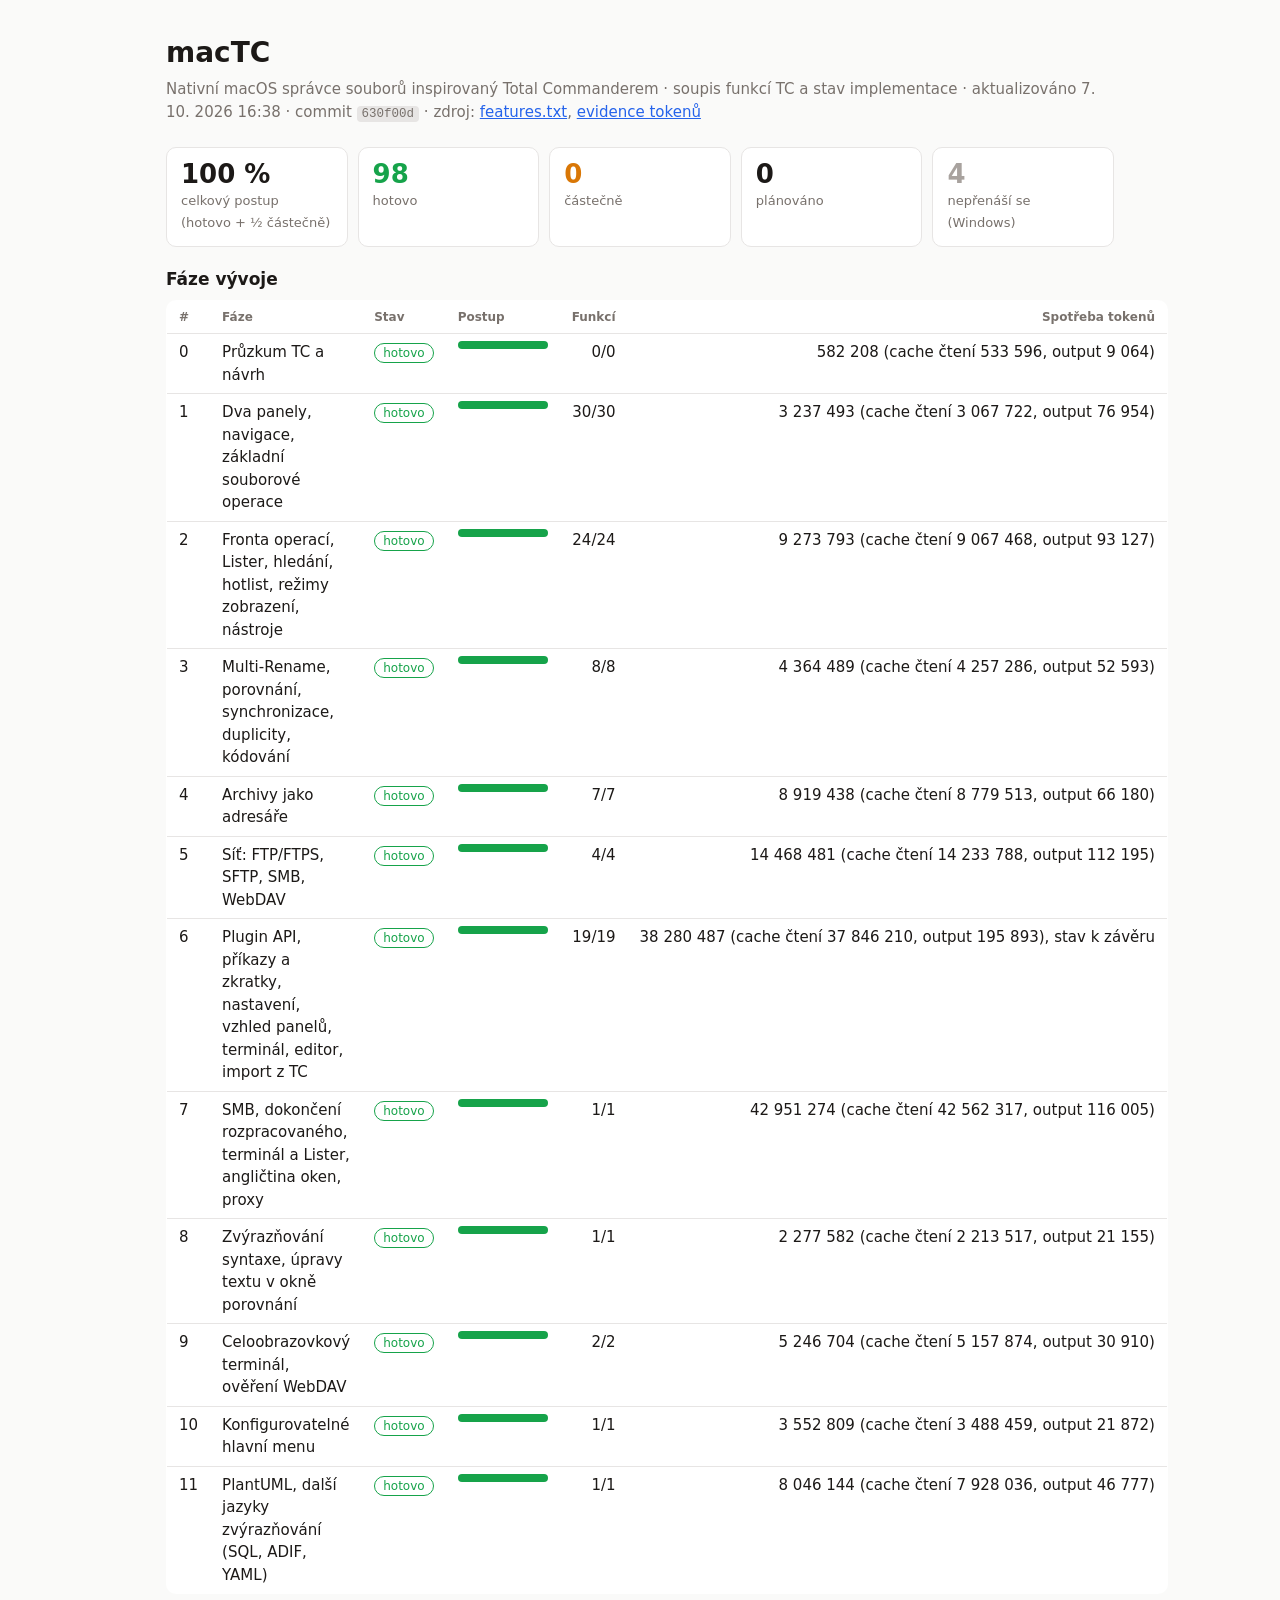
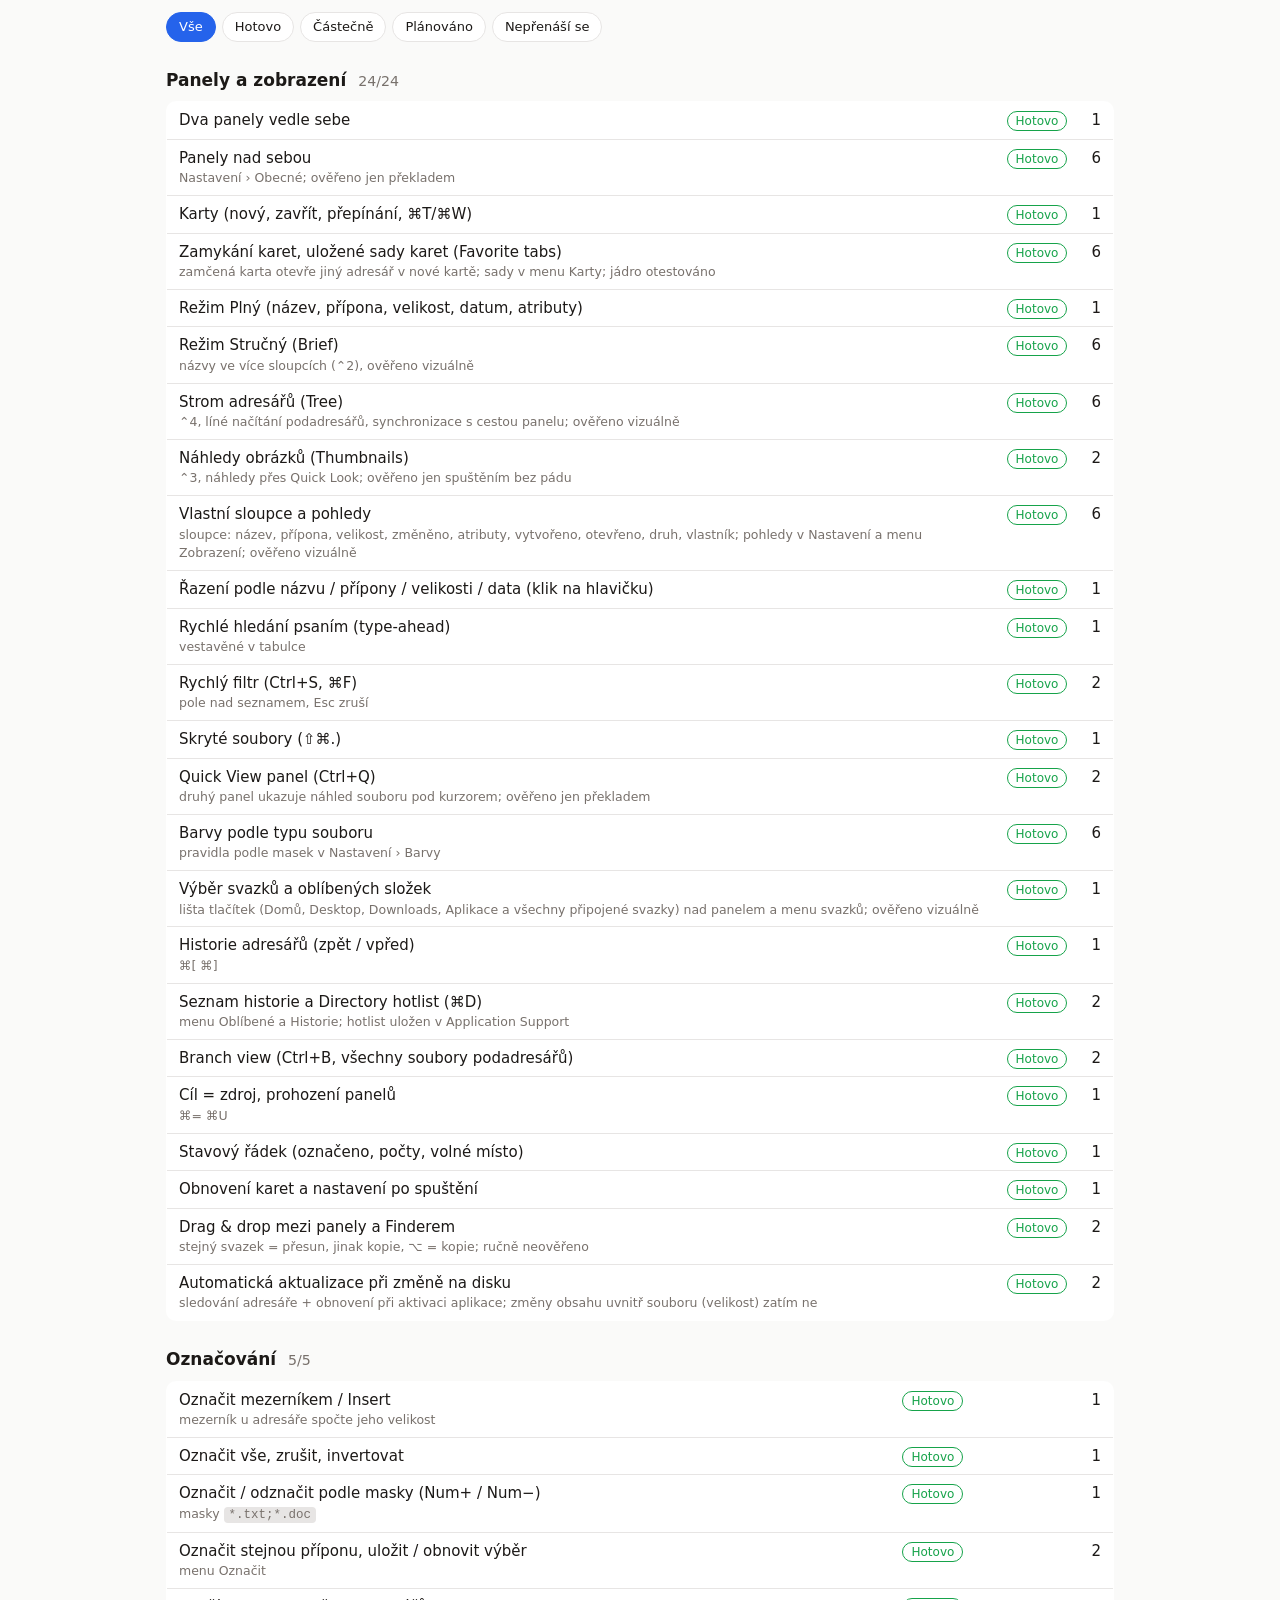
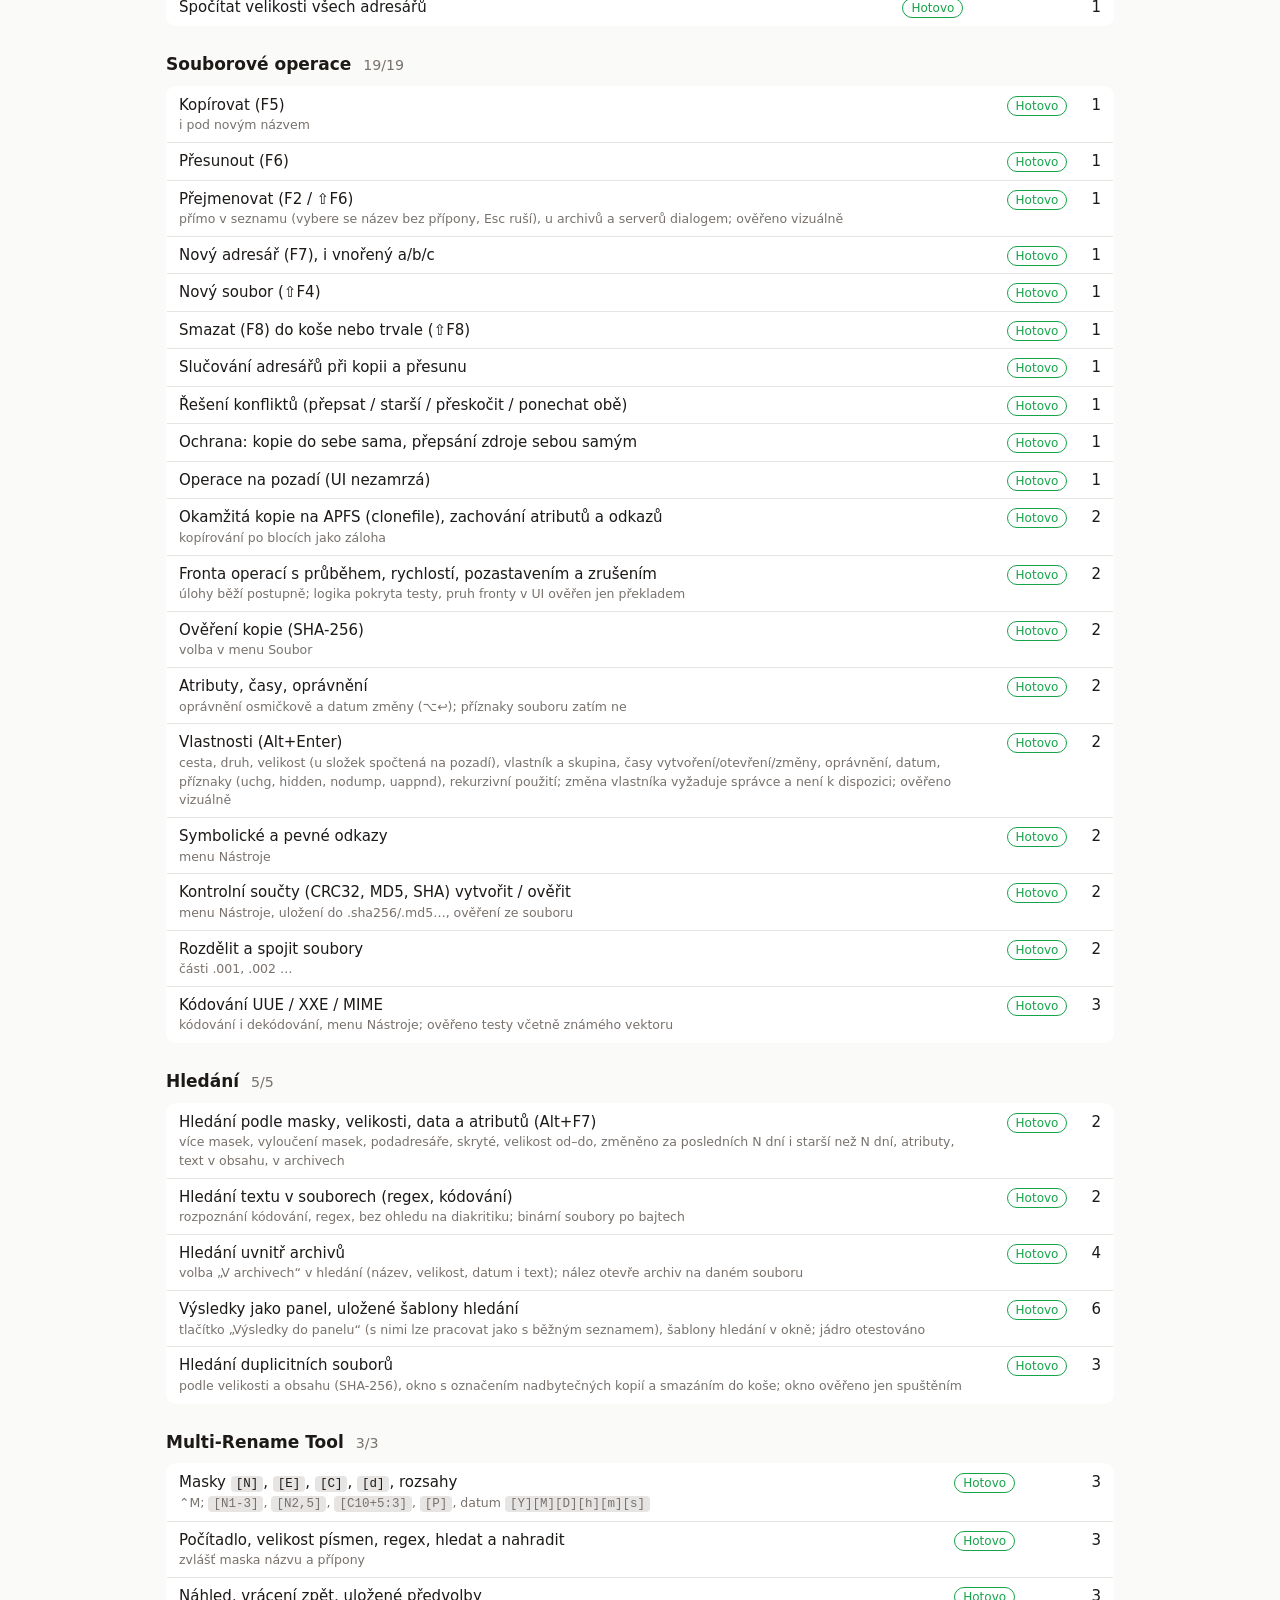
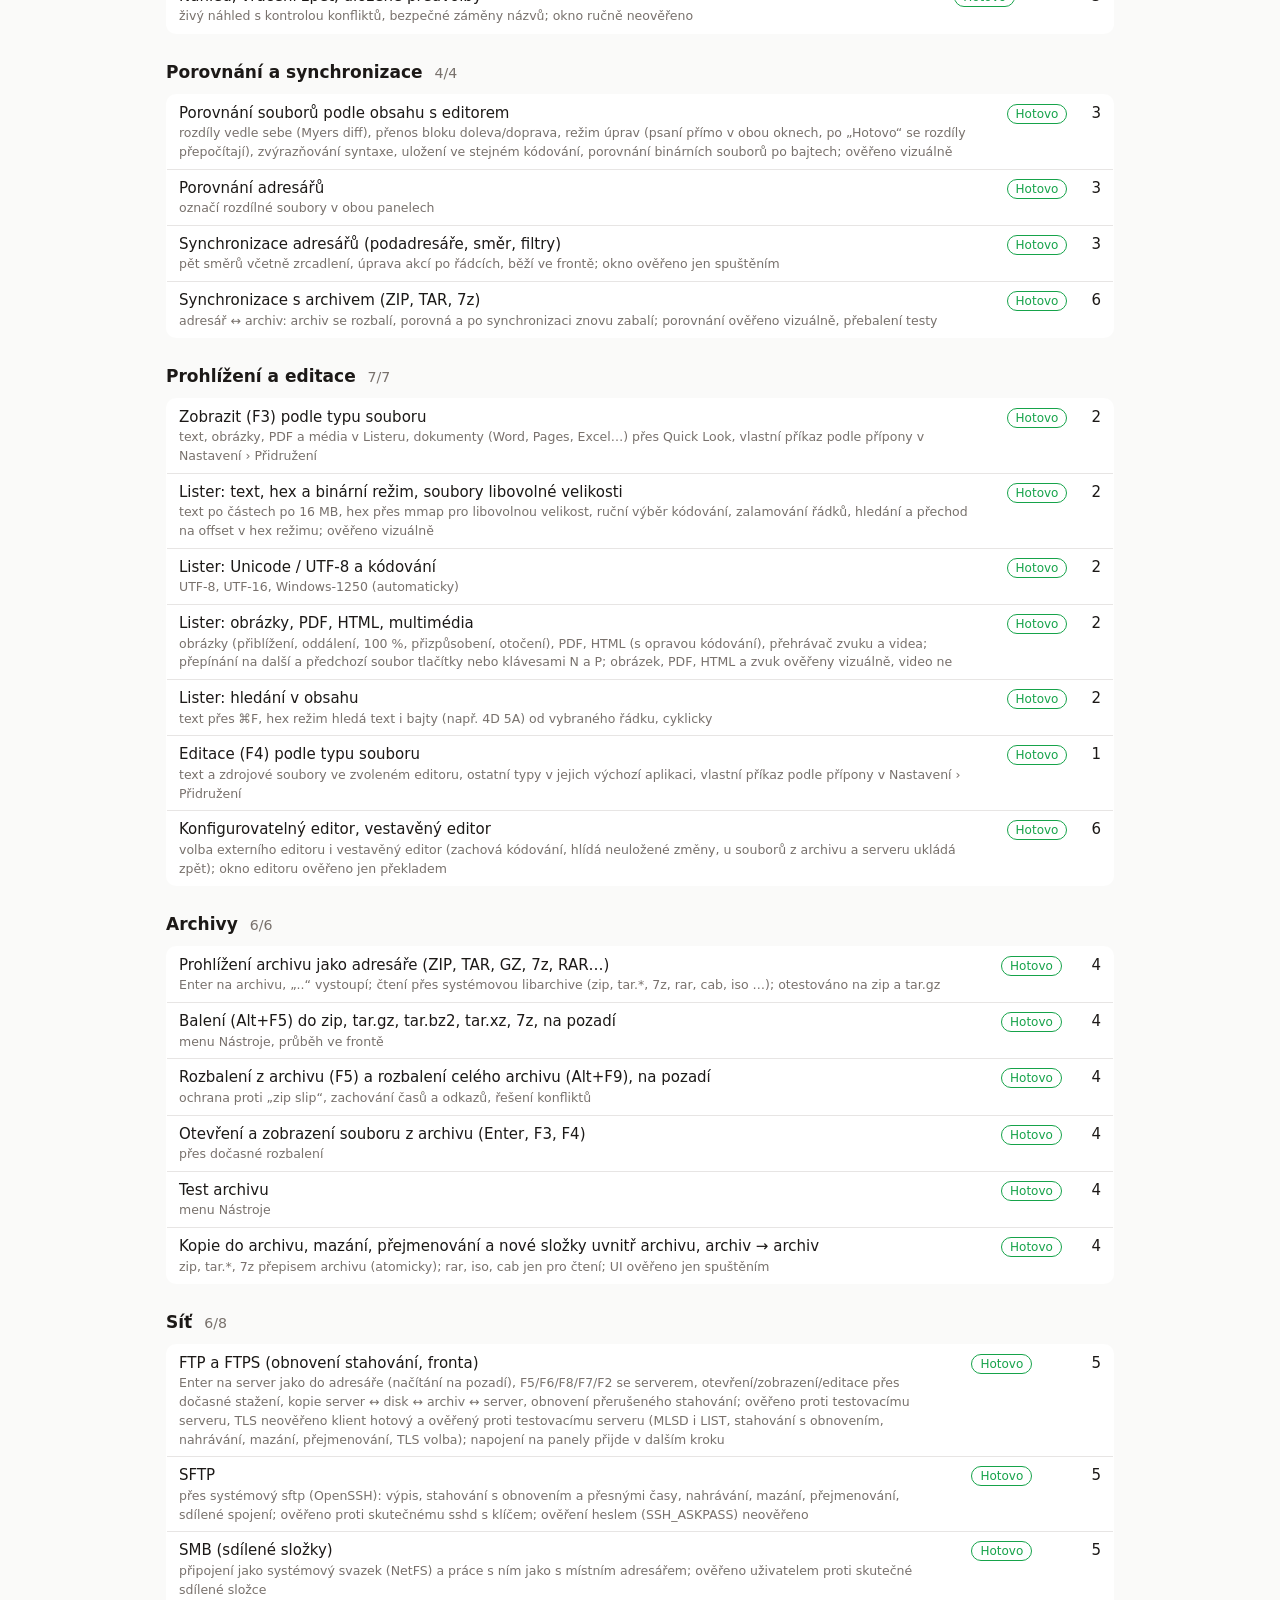
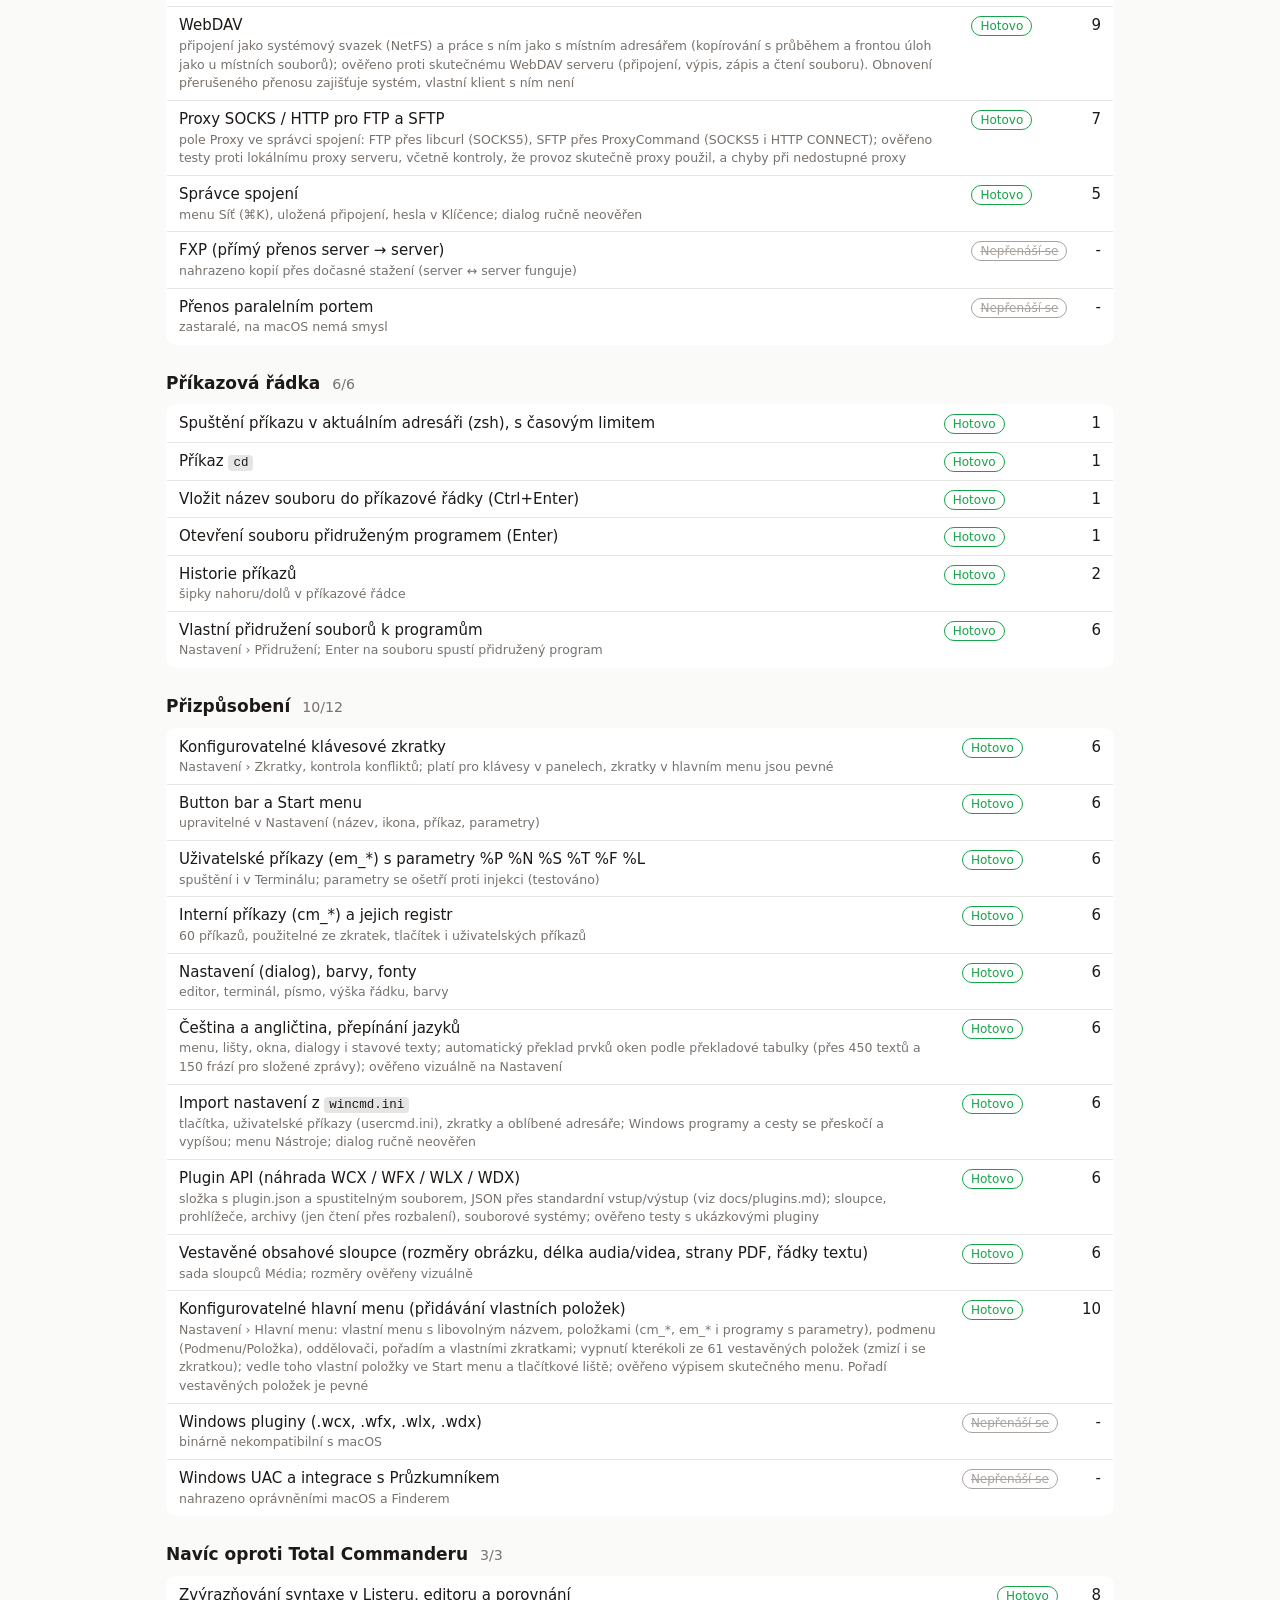
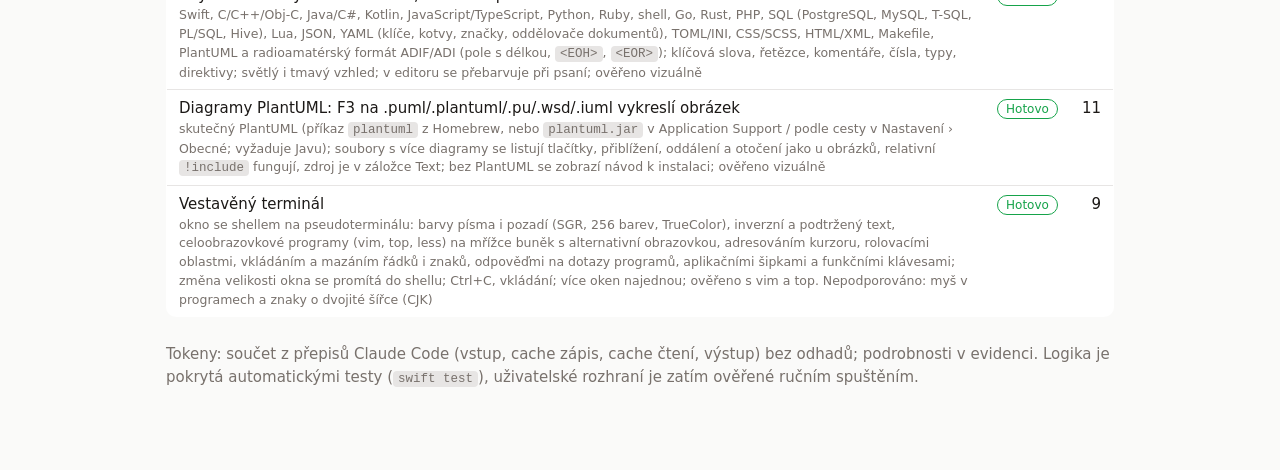
==== docs/index.html @ fba2b9b3 "Token ledger for phase 11; sync phases 7-11 into the features page Co-Authored-By: Claude Sonnet 5.5" ====
<!doctype html>
<html lang="cs"><head><meta charset="utf-8"><meta name="viewport" content="width=device-width,initial-scale=1">
<title>macTC – funkce a stav</title>
<style>
:root{--bg:#fafaf9;--fg:#1c1917;--mut:#78716c;--card:#fff;--line:#e7e5e4;--acc:#2563eb;--d:#16a34a;--p:#d97706;--t:#78716c;--x:#a8a29e}
@media(prefers-color-scheme:dark){:root{--bg:#141413;--fg:#f5f5f4;--mut:#a8a29e;--card:#1c1b1a;--line:#2e2c2a;--acc:#60a5fa;--d:#4ade80;--p:#fbbf24;--t:#a8a29e;--x:#78716c}}
*{box-sizing:border-box}body{margin:0;background:var(--bg);color:var(--fg);font:15px/1.5 -apple-system,system-ui,sans-serif}
main{max-width:980px;margin:0 auto;padding:32px 16px 64px}
h1{font-size:28px;margin:0 0 4px}h2{font-size:17px;margin:0 0 8px}h2 small{color:var(--mut);font-weight:400;margin-left:6px}
.sub{color:var(--mut);margin:0 0 24px}.sub a{color:var(--acc)}
.cards{display:grid;grid-template-columns:repeat(auto-fit,minmax(150px,1fr));gap:10px;margin-bottom:20px}
.card{background:var(--card);border:1px solid var(--line);border-radius:10px;padding:12px 14px}
.card b{display:block;font-size:26px;line-height:1.1}.card span{color:var(--mut);font-size:13px}
.bar{height:8px;background:var(--line);border-radius:4px;overflow:hidden;min-width:90px}.bar i{display:block;height:100%;background:var(--d)}
table{width:100%;border-collapse:collapse;background:var(--card);border:1px solid var(--line);border-radius:10px;overflow:hidden}
td,th{padding:7px 12px;border-bottom:1px solid var(--line);text-align:left;vertical-align:top}tr:last-child td{border-bottom:0}
th{font-size:12px;color:var(--mut);font-weight:600}.num{text-align:right;white-space:nowrap;font-variant-numeric:tabular-nums}
.note{color:var(--mut);font-size:12.5px}.note.ok b{color:var(--d)}.note.miss b{color:var(--p)}code{background:var(--line);padding:1px 5px;border-radius:4px;font-size:12.5px}
.tag,.pill{font-size:12px;padding:2px 8px;border-radius:99px;border:1px solid currentColor;white-space:nowrap}
.tag.D,.pill.hotovo{color:var(--d)}.tag.P,.pill.probíhá{color:var(--p)}.tag.T,.pill.plán{color:var(--t)}.tag.X{color:var(--x);text-decoration:line-through}
section{margin:26px 0}.filters{display:flex;gap:6px;flex-wrap:wrap;margin:18px 0 0}
button{font:inherit;font-size:13px;padding:4px 12px;border-radius:99px;border:1px solid var(--line);background:var(--card);color:var(--fg);cursor:pointer}
button[aria-pressed=true]{background:var(--acc);border-color:var(--acc);color:#fff}
@media(max-width:600px){td:nth-child(3),th:nth-child(3){display:none}}
</style></head><body><main>
<h1>macTC</h1>
<p class="sub">Nativní macOS správce souborů inspirovaný Total Commanderem · soupis funkcí TC a stav implementace ·
aktualizováno 7. 10. 2026 16:38 · commit <code>630f00d</code> · zdroj: <a href="features.txt">features.txt</a>, <a href="token-ledger.md">evidence tokenů</a></p>
<div class="cards">
<div class="card"><b>100 %</b><span>celkový postup (hotovo + ½ částečně)</span></div>
<div class="card"><b style="color:var(--d)">98</b><span>hotovo</span></div>
<div class="card"><b style="color:var(--p)">0</b><span>částečně</span></div>
<div class="card"><b>0</b><span>plánováno</span></div>
<div class="card"><b style="color:var(--x)">4</b><span>nepřenáší se (Windows)</span></div>
</div>
<h2>Fáze vývoje</h2>
<table><tr><th>#</th><th>Fáze</th><th>Stav</th><th>Postup</th><th class="num">Funkcí</th><th class="num">Spotřeba tokenů</th></tr><tr><td>0</td><td>Průzkum TC a návrh</td><td><span class="pill hotovo">hotovo</span></td><td><div class="bar"><i style="width:100%"></i></div></td><td class="num">0/0</td><td class="num">582 208 (cache čtení 533 596, output 9 064)</td></tr><tr><td>1</td><td>Dva panely, navigace, základní souborové operace</td><td><span class="pill hotovo">hotovo</span></td><td><div class="bar"><i style="width:100%"></i></div></td><td class="num">30/30</td><td class="num">3 237 493 (cache čtení 3 067 722, output 76 954)</td></tr><tr><td>2</td><td>Fronta operací, Lister, hledání, hotlist, režimy zobrazení, nástroje</td><td><span class="pill hotovo">hotovo</span></td><td><div class="bar"><i style="width:100%"></i></div></td><td class="num">24/24</td><td class="num">9 273 793 (cache čtení 9 067 468, output 93 127)</td></tr><tr><td>3</td><td>Multi-Rename, porovnání, synchronizace, duplicity, kódování</td><td><span class="pill hotovo">hotovo</span></td><td><div class="bar"><i style="width:100%"></i></div></td><td class="num">8/8</td><td class="num">4 364 489 (cache čtení 4 257 286, output 52 593)</td></tr><tr><td>4</td><td>Archivy jako adresáře</td><td><span class="pill hotovo">hotovo</span></td><td><div class="bar"><i style="width:100%"></i></div></td><td class="num">7/7</td><td class="num">8 919 438 (cache čtení 8 779 513, output 66 180)</td></tr><tr><td>5</td><td>Síť: FTP/FTPS, SFTP, SMB, WebDAV</td><td><span class="pill hotovo">hotovo</span></td><td><div class="bar"><i style="width:100%"></i></div></td><td class="num">4/4</td><td class="num">14 468 481 (cache čtení 14 233 788, output 112 195)</td></tr><tr><td>6</td><td>Plugin API, příkazy a zkratky, nastavení, vzhled panelů, terminál, editor, import z TC</td><td><span class="pill hotovo">hotovo</span></td><td><div class="bar"><i style="width:100%"></i></div></td><td class="num">19/19</td><td class="num">38 280 487 (cache čtení 37 846 210, output 195 893), stav k závěru</td></tr><tr><td>7</td><td>SMB, dokončení rozpracovaného, terminál a Lister, angličtina oken, proxy</td><td><span class="pill hotovo">hotovo</span></td><td><div class="bar"><i style="width:100%"></i></div></td><td class="num">1/1</td><td class="num">42 951 274 (cache čtení 42 562 317, output 116 005)</td></tr><tr><td>8</td><td>Zvýrazňování syntaxe, úpravy textu v okně porovnání</td><td><span class="pill hotovo">hotovo</span></td><td><div class="bar"><i style="width:100%"></i></div></td><td class="num">1/1</td><td class="num">2 277 582 (cache čtení 2 213 517, output 21 155)</td></tr><tr><td>9</td><td>Celoobrazovkový terminál, ověření WebDAV</td><td><span class="pill hotovo">hotovo</span></td><td><div class="bar"><i style="width:100%"></i></div></td><td class="num">2/2</td><td class="num">5 246 704 (cache čtení 5 157 874, output 30 910)</td></tr><tr><td>10</td><td>Konfigurovatelné hlavní menu</td><td><span class="pill hotovo">hotovo</span></td><td><div class="bar"><i style="width:100%"></i></div></td><td class="num">1/1</td><td class="num">3 552 809 (cache čtení 3 488 459, output 21 872)</td></tr><tr><td>11</td><td>PlantUML, další jazyky zvýrazňování (SQL, ADIF, YAML)</td><td><span class="pill hotovo">hotovo</span></td><td><div class="bar"><i style="width:100%"></i></div></td><td class="num">1/1</td><td class="num">8 046 144 (cache čtení 7 928 036, output 46 777)</td></tr></table>
<div class="filters" id="f"><button data-f="" aria-pressed="true">Vše</button>
<button data-f="D" aria-pressed="false">Hotovo</button><button data-f="P" aria-pressed="false">Částečně</button>
<button data-f="T" aria-pressed="false">Plánováno</button><button data-f="X" aria-pressed="false">Nepřenáší se</button></div>
<section><h2>Panely a zobrazení <small>24/24</small></h2><table><tr data-st="D"><td>Dva panely vedle sebe</td><td><span class="tag D">Hotovo</span></td><td class="num">1</td></tr><tr data-st="D"><td>Panely nad sebou<div class=note>Nastavení › Obecné; ověřeno jen překladem</div></td><td><span class="tag D">Hotovo</span></td><td class="num">6</td></tr><tr data-st="D"><td>Karty (nový, zavřít, přepínání, ⌘T/⌘W)</td><td><span class="tag D">Hotovo</span></td><td class="num">1</td></tr><tr data-st="D"><td>Zamykání karet, uložené sady karet (Favorite tabs)<div class=note>zamčená karta otevře jiný adresář v nové kartě; sady v menu Karty; jádro otestováno</div></td><td><span class="tag D">Hotovo</span></td><td class="num">6</td></tr><tr data-st="D"><td>Režim Plný (název, přípona, velikost, datum, atributy)</td><td><span class="tag D">Hotovo</span></td><td class="num">1</td></tr><tr data-st="D"><td>Režim Stručný (Brief)<div class=note>názvy ve více sloupcích (⌃2), ověřeno vizuálně</div></td><td><span class="tag D">Hotovo</span></td><td class="num">6</td></tr><tr data-st="D"><td>Strom adresářů (Tree)<div class=note>⌃4, líné načítání podadresářů, synchronizace s cestou panelu; ověřeno vizuálně</div></td><td><span class="tag D">Hotovo</span></td><td class="num">6</td></tr><tr data-st="D"><td>Náhledy obrázků (Thumbnails)<div class=note>⌃3, náhledy přes Quick Look; ověřeno jen spuštěním bez pádu</div></td><td><span class="tag D">Hotovo</span></td><td class="num">2</td></tr><tr data-st="D"><td>Vlastní sloupce a pohledy<div class=note>sloupce: název, přípona, velikost, změněno, atributy, vytvořeno, otevřeno, druh, vlastník; pohledy v Nastavení a menu Zobrazení; ověřeno vizuálně</div></td><td><span class="tag D">Hotovo</span></td><td class="num">6</td></tr><tr data-st="D"><td>Řazení podle názvu / přípony / velikosti / data (klik na hlavičku)</td><td><span class="tag D">Hotovo</span></td><td class="num">1</td></tr><tr data-st="D"><td>Rychlé hledání psaním (type-ahead)<div class=note>vestavěné v tabulce</div></td><td><span class="tag D">Hotovo</span></td><td class="num">1</td></tr><tr data-st="D"><td>Rychlý filtr (Ctrl+S, ⌘F)<div class=note>pole nad seznamem, Esc zruší</div></td><td><span class="tag D">Hotovo</span></td><td class="num">2</td></tr><tr data-st="D"><td>Skryté soubory (⇧⌘.)</td><td><span class="tag D">Hotovo</span></td><td class="num">1</td></tr><tr data-st="D"><td>Quick View panel (Ctrl+Q)<div class=note>druhý panel ukazuje náhled souboru pod kurzorem; ověřeno jen překladem</div></td><td><span class="tag D">Hotovo</span></td><td class="num">2</td></tr><tr data-st="D"><td>Barvy podle typu souboru<div class=note>pravidla podle masek v Nastavení › Barvy</div></td><td><span class="tag D">Hotovo</span></td><td class="num">6</td></tr><tr data-st="D"><td>Výběr svazků a oblíbených složek<div class=note>lišta tlačítek (Domů, Desktop, Downloads, Aplikace a všechny připojené svazky) nad panelem a menu svazků; ověřeno vizuálně</div></td><td><span class="tag D">Hotovo</span></td><td class="num">1</td></tr><tr data-st="D"><td>Historie adresářů (zpět / vpřed)<div class=note>⌘[ ⌘]</div></td><td><span class="tag D">Hotovo</span></td><td class="num">1</td></tr><tr data-st="D"><td>Seznam historie a Directory hotlist (⌘D)<div class=note>menu Oblíbené a Historie; hotlist uložen v Application Support</div></td><td><span class="tag D">Hotovo</span></td><td class="num">2</td></tr><tr data-st="D"><td>Branch view (Ctrl+B, všechny soubory podadresářů)</td><td><span class="tag D">Hotovo</span></td><td class="num">2</td></tr><tr data-st="D"><td>Cíl = zdroj, prohození panelů<div class=note>⌘=  ⌘U</div></td><td><span class="tag D">Hotovo</span></td><td class="num">1</td></tr><tr data-st="D"><td>Stavový řádek (označeno, počty, volné místo)</td><td><span class="tag D">Hotovo</span></td><td class="num">1</td></tr><tr data-st="D"><td>Obnovení karet a nastavení po spuštění</td><td><span class="tag D">Hotovo</span></td><td class="num">1</td></tr><tr data-st="D"><td>Drag &amp; drop mezi panely a Finderem<div class=note>stejný svazek = přesun, jinak kopie, ⌥ = kopie; ručně neověřeno</div></td><td><span class="tag D">Hotovo</span></td><td class="num">2</td></tr><tr data-st="D"><td>Automatická aktualizace při změně na disku<div class=note>sledování adresáře + obnovení při aktivaci aplikace; změny obsahu uvnitř souboru (velikost) zatím ne</div></td><td><span class="tag D">Hotovo</span></td><td class="num">2</td></tr></table></section><section><h2>Označování <small>5/5</small></h2><table><tr data-st="D"><td>Označit mezerníkem / Insert<div class=note>mezerník u adresáře spočte jeho velikost</div></td><td><span class="tag D">Hotovo</span></td><td class="num">1</td></tr><tr data-st="D"><td>Označit vše, zrušit, invertovat</td><td><span class="tag D">Hotovo</span></td><td class="num">1</td></tr><tr data-st="D"><td>Označit / odznačit podle masky (Num+ / Num−)<div class=note>masky <code>*.txt;*.doc</code></div></td><td><span class="tag D">Hotovo</span></td><td class="num">1</td></tr><tr data-st="D"><td>Označit stejnou příponu, uložit / obnovit výběr<div class=note>menu Označit</div></td><td><span class="tag D">Hotovo</span></td><td class="num">2</td></tr><tr data-st="D"><td>Spočítat velikosti všech adresářů</td><td><span class="tag D">Hotovo</span></td><td class="num">1</td></tr></table></section><section><h2>Souborové operace <small>19/19</small></h2><table><tr data-st="D"><td>Kopírovat (F5)<div class=note>i pod novým názvem</div></td><td><span class="tag D">Hotovo</span></td><td class="num">1</td></tr><tr data-st="D"><td>Přesunout (F6)</td><td><span class="tag D">Hotovo</span></td><td class="num">1</td></tr><tr data-st="D"><td>Přejmenovat (F2 / ⇧F6)<div class=note>přímo v seznamu (vybere se název bez přípony, Esc ruší), u archivů a serverů dialogem; ověřeno vizuálně</div></td><td><span class="tag D">Hotovo</span></td><td class="num">1</td></tr><tr data-st="D"><td>Nový adresář (F7), i vnořený a/b/c</td><td><span class="tag D">Hotovo</span></td><td class="num">1</td></tr><tr data-st="D"><td>Nový soubor (⇧F4)</td><td><span class="tag D">Hotovo</span></td><td class="num">1</td></tr><tr data-st="D"><td>Smazat (F8) do koše nebo trvale (⇧F8)</td><td><span class="tag D">Hotovo</span></td><td class="num">1</td></tr><tr data-st="D"><td>Slučování adresářů při kopii a přesunu</td><td><span class="tag D">Hotovo</span></td><td class="num">1</td></tr><tr data-st="D"><td>Řešení konfliktů (přepsat / starší / přeskočit / ponechat obě)</td><td><span class="tag D">Hotovo</span></td><td class="num">1</td></tr><tr data-st="D"><td>Ochrana: kopie do sebe sama, přepsání zdroje sebou samým</td><td><span class="tag D">Hotovo</span></td><td class="num">1</td></tr><tr data-st="D"><td>Operace na pozadí (UI nezamrzá)</td><td><span class="tag D">Hotovo</span></td><td class="num">1</td></tr><tr data-st="D"><td>Okamžitá kopie na APFS (clonefile), zachování atributů a odkazů<div class=note>kopírování po blocích jako záloha</div></td><td><span class="tag D">Hotovo</span></td><td class="num">2</td></tr><tr data-st="D"><td>Fronta operací s průběhem, rychlostí, pozastavením a zrušením<div class=note>úlohy běží postupně; logika pokryta testy, pruh fronty v UI ověřen jen překladem</div></td><td><span class="tag D">Hotovo</span></td><td class="num">2</td></tr><tr data-st="D"><td>Ověření kopie (SHA-256)<div class=note>volba v menu Soubor</div></td><td><span class="tag D">Hotovo</span></td><td class="num">2</td></tr><tr data-st="D"><td>Atributy, časy, oprávnění<div class=note>oprávnění osmičkově a datum změny (⌥↩); příznaky souboru zatím ne</div></td><td><span class="tag D">Hotovo</span></td><td class="num">2</td></tr><tr data-st="D"><td>Vlastnosti (Alt+Enter)<div class=note>cesta, druh, velikost (u složek spočtená na pozadí), vlastník a skupina, časy vytvoření/otevření/změny, oprávnění, datum, příznaky (uchg, hidden, nodump, uappnd), rekurzivní použití; změna vlastníka vyžaduje správce a není k dispozici; ověřeno vizuálně</div></td><td><span class="tag D">Hotovo</span></td><td class="num">2</td></tr><tr data-st="D"><td>Symbolické a pevné odkazy<div class=note>menu Nástroje</div></td><td><span class="tag D">Hotovo</span></td><td class="num">2</td></tr><tr data-st="D"><td>Kontrolní součty (CRC32, MD5, SHA) vytvořit / ověřit<div class=note>menu Nástroje, uložení do .sha256/.md5…, ověření ze souboru</div></td><td><span class="tag D">Hotovo</span></td><td class="num">2</td></tr><tr data-st="D"><td>Rozdělit a spojit soubory<div class=note>části .001, .002 …</div></td><td><span class="tag D">Hotovo</span></td><td class="num">2</td></tr><tr data-st="D"><td>Kódování UUE / XXE / MIME<div class=note>kódování i dekódování, menu Nástroje; ověřeno testy včetně známého vektoru</div></td><td><span class="tag D">Hotovo</span></td><td class="num">3</td></tr></table></section><section><h2>Hledání <small>5/5</small></h2><table><tr data-st="D"><td>Hledání podle masky, velikosti, data a atributů (Alt+F7)<div class=note>více masek, vyloučení masek, podadresáře, skryté, velikost od–do, změněno za posledních N dní i starší než N dní, atributy, text v obsahu, v archivech</div></td><td><span class="tag D">Hotovo</span></td><td class="num">2</td></tr><tr data-st="D"><td>Hledání textu v souborech (regex, kódování)<div class=note>rozpoznání kódování, regex, bez ohledu na diakritiku; binární soubory po bajtech</div></td><td><span class="tag D">Hotovo</span></td><td class="num">2</td></tr><tr data-st="D"><td>Hledání uvnitř archivů<div class=note>volba „V archivech“ v hledání (název, velikost, datum i text); nález otevře archiv na daném souboru</div></td><td><span class="tag D">Hotovo</span></td><td class="num">4</td></tr><tr data-st="D"><td>Výsledky jako panel, uložené šablony hledání<div class=note>tlačítko „Výsledky do panelu“ (s nimi lze pracovat jako s běžným seznamem), šablony hledání v okně; jádro otestováno</div></td><td><span class="tag D">Hotovo</span></td><td class="num">6</td></tr><tr data-st="D"><td>Hledání duplicitních souborů<div class=note>podle velikosti a obsahu (SHA-256), okno s označením nadbytečných kopií a smazáním do koše; okno ověřeno jen spuštěním</div></td><td><span class="tag D">Hotovo</span></td><td class="num">3</td></tr></table></section><section><h2>Multi-Rename Tool <small>3/3</small></h2><table><tr data-st="D"><td>Masky <code>[N]</code>, <code>[E]</code>, <code>[C]</code>, <code>[d]</code>, rozsahy<div class=note>⌃M; <code>[N1-3]</code>, <code>[N2,5]</code>, <code>[C10+5:3]</code>, <code>[P]</code>, datum <code>[Y][M][D][h][m][s]</code></div></td><td><span class="tag D">Hotovo</span></td><td class="num">3</td></tr><tr data-st="D"><td>Počítadlo, velikost písmen, regex, hledat a nahradit<div class=note>zvlášť maska názvu a přípony</div></td><td><span class="tag D">Hotovo</span></td><td class="num">3</td></tr><tr data-st="D"><td>Náhled, vrácení zpět, uložené předvolby<div class=note>živý náhled s kontrolou konfliktů, bezpečné záměny názvů; okno ručně neověřeno</div></td><td><span class="tag D">Hotovo</span></td><td class="num">3</td></tr></table></section><section><h2>Porovnání a synchronizace <small>4/4</small></h2><table><tr data-st="D"><td>Porovnání souborů podle obsahu s editorem<div class=note>rozdíly vedle sebe (Myers diff), přenos bloku doleva/doprava, režim úprav (psaní přímo v obou oknech, po „Hotovo“ se rozdíly přepočítají), zvýrazňování syntaxe, uložení ve stejném kódování, porovnání binárních souborů po bajtech; ověřeno vizuálně</div></td><td><span class="tag D">Hotovo</span></td><td class="num">3</td></tr><tr data-st="D"><td>Porovnání adresářů<div class=note>označí rozdílné soubory v obou panelech</div></td><td><span class="tag D">Hotovo</span></td><td class="num">3</td></tr><tr data-st="D"><td>Synchronizace adresářů (podadresáře, směr, filtry)<div class=note>pět směrů včetně zrcadlení, úprava akcí po řádcích, běží ve frontě; okno ověřeno jen spuštěním</div></td><td><span class="tag D">Hotovo</span></td><td class="num">3</td></tr><tr data-st="D"><td>Synchronizace s archivem (ZIP, TAR, 7z)<div class=note>adresář ↔ archiv: archiv se rozbalí, porovná a po synchronizaci znovu zabalí; porovnání ověřeno vizuálně, přebalení testy</div></td><td><span class="tag D">Hotovo</span></td><td class="num">6</td></tr></table></section><section><h2>Prohlížení a editace <small>7/7</small></h2><table><tr data-st="D"><td>Zobrazit (F3) podle typu souboru<div class=note>text, obrázky, PDF a média v Listeru, dokumenty (Word, Pages, Excel…) přes Quick Look, vlastní příkaz podle přípony v Nastavení › Přidružení</div></td><td><span class="tag D">Hotovo</span></td><td class="num">2</td></tr><tr data-st="D"><td>Lister: text, hex a binární režim, soubory libovolné velikosti<div class=note>text po částech po 16 MB, hex přes mmap pro libovolnou velikost, ruční výběr kódování, zalamování řádků, hledání a přechod na offset v hex režimu; ověřeno vizuálně</div></td><td><span class="tag D">Hotovo</span></td><td class="num">2</td></tr><tr data-st="D"><td>Lister: Unicode / UTF-8 a kódování<div class=note>UTF-8, UTF-16, Windows-1250 (automaticky)</div></td><td><span class="tag D">Hotovo</span></td><td class="num">2</td></tr><tr data-st="D"><td>Lister: obrázky, PDF, HTML, multimédia<div class=note>obrázky (přiblížení, oddálení, 100 %, přizpůsobení, otočení), PDF, HTML (s opravou kódování), přehrávač zvuku a videa; přepínání na další a předchozí soubor tlačítky nebo klávesami N a P; obrázek, PDF, HTML a zvuk ověřeny vizuálně, video ne</div></td><td><span class="tag D">Hotovo</span></td><td class="num">2</td></tr><tr data-st="D"><td>Lister: hledání v obsahu<div class=note>text přes ⌘F, hex režim hledá text i bajty (např. 4D 5A) od vybraného řádku, cyklicky</div></td><td><span class="tag D">Hotovo</span></td><td class="num">2</td></tr><tr data-st="D"><td>Editace (F4) podle typu souboru<div class=note>text a zdrojové soubory ve zvoleném editoru, ostatní typy v jejich výchozí aplikaci, vlastní příkaz podle přípony v Nastavení › Přidružení</div></td><td><span class="tag D">Hotovo</span></td><td class="num">1</td></tr><tr data-st="D"><td>Konfigurovatelný editor, vestavěný editor<div class=note>volba externího editoru i vestavěný editor (zachová kódování, hlídá neuložené změny, u souborů z archivu a serveru ukládá zpět); okno editoru ověřeno jen překladem</div></td><td><span class="tag D">Hotovo</span></td><td class="num">6</td></tr></table></section><section><h2>Archivy <small>6/6</small></h2><table><tr data-st="D"><td>Prohlížení archivu jako adresáře (ZIP, TAR, GZ, 7z, RAR…)<div class=note>Enter na archivu, „..“ vystoupí; čtení přes systémovou libarchive (zip, tar.*, 7z, rar, cab, iso …); otestováno na zip a tar.gz</div></td><td><span class="tag D">Hotovo</span></td><td class="num">4</td></tr><tr data-st="D"><td>Balení (Alt+F5) do zip, tar.gz, tar.bz2, tar.xz, 7z, na pozadí<div class=note>menu Nástroje, průběh ve frontě</div></td><td><span class="tag D">Hotovo</span></td><td class="num">4</td></tr><tr data-st="D"><td>Rozbalení z archivu (F5) a rozbalení celého archivu (Alt+F9), na pozadí<div class=note>ochrana proti „zip slip“, zachování časů a odkazů, řešení konfliktů</div></td><td><span class="tag D">Hotovo</span></td><td class="num">4</td></tr><tr data-st="D"><td>Otevření a zobrazení souboru z archivu (Enter, F3, F4)<div class=note>přes dočasné rozbalení</div></td><td><span class="tag D">Hotovo</span></td><td class="num">4</td></tr><tr data-st="D"><td>Test archivu<div class=note>menu Nástroje</div></td><td><span class="tag D">Hotovo</span></td><td class="num">4</td></tr><tr data-st="D"><td>Kopie do archivu, mazání, přejmenování a nové složky uvnitř archivu, archiv → archiv<div class=note>zip, tar.*, 7z přepisem archivu (atomicky); rar, iso, cab jen pro čtení; UI ověřeno jen spuštěním</div></td><td><span class="tag D">Hotovo</span></td><td class="num">4</td></tr></table></section><section><h2>Síť <small>6/8</small></h2><table><tr data-st="D"><td>FTP a FTPS (obnovení stahování, fronta)<div class=note>Enter na server jako do adresáře (načítání na pozadí), F5/F6/F8/F7/F2 se serverem, otevření/zobrazení/editace přes dočasné stažení, kopie server ↔ disk ↔ archiv ↔ server, obnovení přerušeného stahování; ověřeno proti testovacímu serveru, TLS neověřeno klient hotový a ověřený proti testovacímu serveru (MLSD i LIST, stahování s obnovením, nahrávání, mazání, přejmenování, TLS volba); napojení na panely přijde v dalším kroku</div></td><td><span class="tag D">Hotovo</span></td><td class="num">5</td></tr><tr data-st="D"><td>SFTP<div class=note>přes systémový sftp (OpenSSH): výpis, stahování s obnovením a přesnými časy, nahrávání, mazání, přejmenování, sdílené spojení; ověřeno proti skutečnému sshd s klíčem; ověření heslem (SSH_ASKPASS) neověřeno</div></td><td><span class="tag D">Hotovo</span></td><td class="num">5</td></tr><tr data-st="D"><td>SMB (sdílené složky)<div class=note>připojení jako systémový svazek (NetFS) a práce s ním jako s místním adresářem; ověřeno uživatelem proti skutečné sdílené složce</div></td><td><span class="tag D">Hotovo</span></td><td class="num">5</td></tr><tr data-st="D"><td>WebDAV<div class=note>připojení jako systémový svazek (NetFS) a práce s ním jako s místním adresářem (kopírování s průběhem a frontou úloh jako u místních souborů); ověřeno proti skutečnému WebDAV serveru (připojení, výpis, zápis a čtení souboru). Obnovení přerušeného přenosu zajišťuje systém, vlastní klient s ním není</div></td><td><span class="tag D">Hotovo</span></td><td class="num">9</td></tr><tr data-st="D"><td>Proxy SOCKS / HTTP pro FTP a SFTP<div class=note>pole Proxy ve správci spojení: FTP přes libcurl (SOCKS5), SFTP přes ProxyCommand (SOCKS5 i HTTP CONNECT); ověřeno testy proti lokálnímu proxy serveru, včetně kontroly, že provoz skutečně proxy použil, a chyby při nedostupné proxy</div></td><td><span class="tag D">Hotovo</span></td><td class="num">7</td></tr><tr data-st="D"><td>Správce spojení<div class=note>menu Síť (⌘K), uložená připojení, hesla v Klíčence; dialog ručně neověřen</div></td><td><span class="tag D">Hotovo</span></td><td class="num">5</td></tr><tr data-st="X"><td>FXP (přímý přenos server → server)<div class=note>nahrazeno kopií přes dočasné stažení (server ↔ server funguje)</div></td><td><span class="tag X">Nepřenáší se</span></td><td class="num">-</td></tr><tr data-st="X"><td>Přenos paralelním portem<div class=note>zastaralé, na macOS nemá smysl</div></td><td><span class="tag X">Nepřenáší se</span></td><td class="num">-</td></tr></table></section><section><h2>Příkazová řádka <small>6/6</small></h2><table><tr data-st="D"><td>Spuštění příkazu v aktuálním adresáři (zsh), s časovým limitem</td><td><span class="tag D">Hotovo</span></td><td class="num">1</td></tr><tr data-st="D"><td>Příkaz <code>cd</code></td><td><span class="tag D">Hotovo</span></td><td class="num">1</td></tr><tr data-st="D"><td>Vložit název souboru do příkazové řádky (Ctrl+Enter)</td><td><span class="tag D">Hotovo</span></td><td class="num">1</td></tr><tr data-st="D"><td>Otevření souboru přidruženým programem (Enter)</td><td><span class="tag D">Hotovo</span></td><td class="num">1</td></tr><tr data-st="D"><td>Historie příkazů<div class=note>šipky nahoru/dolů v příkazové řádce</div></td><td><span class="tag D">Hotovo</span></td><td class="num">2</td></tr><tr data-st="D"><td>Vlastní přidružení souborů k programům<div class=note>Nastavení › Přidružení; Enter na souboru spustí přidružený program</div></td><td><span class="tag D">Hotovo</span></td><td class="num">6</td></tr></table></section><section><h2>Přizpůsobení <small>10/12</small></h2><table><tr data-st="D"><td>Konfigurovatelné klávesové zkratky<div class=note>Nastavení › Zkratky, kontrola konfliktů; platí pro klávesy v panelech, zkratky v hlavním menu jsou pevné</div></td><td><span class="tag D">Hotovo</span></td><td class="num">6</td></tr><tr data-st="D"><td>Button bar a Start menu<div class=note>upravitelné v Nastavení (název, ikona, příkaz, parametry)</div></td><td><span class="tag D">Hotovo</span></td><td class="num">6</td></tr><tr data-st="D"><td>Uživatelské příkazy (em_*) s parametry %P %N %S %T %F %L<div class=note>spuštění i v Terminálu; parametry se ošetří proti injekci (testováno)</div></td><td><span class="tag D">Hotovo</span></td><td class="num">6</td></tr><tr data-st="D"><td>Interní příkazy (cm_*) a jejich registr<div class=note>60 příkazů, použitelné ze zkratek, tlačítek i uživatelských příkazů</div></td><td><span class="tag D">Hotovo</span></td><td class="num">6</td></tr><tr data-st="D"><td>Nastavení (dialog), barvy, fonty<div class=note>editor, terminál, písmo, výška řádku, barvy</div></td><td><span class="tag D">Hotovo</span></td><td class="num">6</td></tr><tr data-st="D"><td>Čeština a angličtina, přepínání jazyků<div class=note>menu, lišty, okna, dialogy i stavové texty; automatický překlad prvků oken podle překladové tabulky (přes 450 textů a 150 frází pro složené zprávy); ověřeno vizuálně na Nastavení</div></td><td><span class="tag D">Hotovo</span></td><td class="num">6</td></tr><tr data-st="D"><td>Import nastavení z <code>wincmd.ini</code><div class=note>tlačítka, uživatelské příkazy (usercmd.ini), zkratky a oblíbené adresáře; Windows programy a cesty se přeskočí a vypíšou; menu Nástroje; dialog ručně neověřen</div></td><td><span class="tag D">Hotovo</span></td><td class="num">6</td></tr><tr data-st="D"><td>Plugin API (náhrada WCX / WFX / WLX / WDX)<div class=note>složka s plugin.json a spustitelným souborem, JSON přes standardní vstup/výstup (viz docs/plugins.md); sloupce, prohlížeče, archivy (jen čtení přes rozbalení), souborové systémy; ověřeno testy s ukázkovými pluginy</div></td><td><span class="tag D">Hotovo</span></td><td class="num">6</td></tr><tr data-st="D"><td>Vestavěné obsahové sloupce (rozměry obrázku, délka audia/videa, strany PDF, řádky textu)<div class=note>sada sloupců Média; rozměry ověřeny vizuálně</div></td><td><span class="tag D">Hotovo</span></td><td class="num">6</td></tr><tr data-st="D"><td>Konfigurovatelné hlavní menu (přidávání vlastních položek)<div class=note>Nastavení › Hlavní menu: vlastní menu s libovolným názvem, položkami (cm_*, em_* i programy s parametry), podmenu (Podmenu/Položka), oddělovači, pořadím a vlastními zkratkami; vypnutí kterékoli ze 61 vestavěných položek (zmizí i se zkratkou); vedle toho vlastní položky ve Start menu a tlačítkové liště; ověřeno výpisem skutečného menu. Pořadí vestavěných položek je pevné</div></td><td><span class="tag D">Hotovo</span></td><td class="num">10</td></tr><tr data-st="X"><td>Windows pluginy (.wcx, .wfx, .wlx, .wdx)<div class=note>binárně nekompatibilní s macOS</div></td><td><span class="tag X">Nepřenáší se</span></td><td class="num">-</td></tr><tr data-st="X"><td>Windows UAC a integrace s Průzkumníkem<div class=note>nahrazeno oprávněními macOS a Finderem</div></td><td><span class="tag X">Nepřenáší se</span></td><td class="num">-</td></tr></table></section><section><h2>Navíc oproti Total Commanderu <small>3/3</small></h2><table><tr data-st="D"><td>Zvýrazňování syntaxe v Listeru, editoru a porovnání<div class=note>Swift, C/C++/Obj-C, Java/C#, Kotlin, JavaScript/TypeScript, Python, Ruby, shell, Go, Rust, PHP, SQL (PostgreSQL, MySQL, T-SQL, PL/SQL, Hive), Lua, JSON, YAML (klíče, kotvy, značky, oddělovače dokumentů), TOML/INI, CSS/SCSS, HTML/XML, Makefile, PlantUML a radioamatérský formát ADIF/ADI (pole s délkou, <code>&lt;EOH&gt;</code>, <code>&lt;EOR&gt;</code>); klíčová slova, řetězce, komentáře, čísla, typy, direktivy; světlý i tmavý vzhled; v editoru se přebarvuje při psaní; ověřeno vizuálně</div></td><td><span class="tag D">Hotovo</span></td><td class="num">8</td></tr><tr data-st="D"><td>Diagramy PlantUML: F3 na .puml/.plantuml/.pu/.wsd/.iuml vykreslí obrázek<div class=note>skutečný PlantUML (příkaz <code>plantuml</code> z Homebrew, nebo <code>plantuml.jar</code> v Application Support / podle cesty v Nastavení › Obecné; vyžaduje Javu); soubory s více diagramy se listují tlačítky, přiblížení, oddálení a otočení jako u obrázků, relativní <code>!include</code> fungují, zdroj je v záložce Text; bez PlantUML se zobrazí návod k instalaci; ověřeno vizuálně</div></td><td><span class="tag D">Hotovo</span></td><td class="num">11</td></tr><tr data-st="D"><td>Vestavěný terminál<div class=note>okno se shellem na pseudoterminálu: barvy písma i pozadí (SGR, 256 barev, TrueColor), inverzní a podtržený text, celoobrazovkové programy (vim, top, less) na mřížce buněk s alternativní obrazovkou, adresováním kurzoru, rolovacími oblastmi, vkládáním a mazáním řádků i znaků, odpověďmi na dotazy programů, aplikačními šipkami a funkčními klávesami; změna velikosti okna se promítá do shellu; Ctrl+C, vkládání; více oken najednou; ověřeno s vim a top. Nepodporováno: myš v programech a znaky o dvojité šířce (CJK)</div></td><td><span class="tag D">Hotovo</span></td><td class="num">9</td></tr></table></section>
<p class="sub">Tokeny: součet z přepisů Claude Code (vstup, cache zápis, cache čtení, výstup) bez odhadů; podrobnosti v evidenci.
Logika je pokrytá automatickými testy (<code>swift test</code>), uživatelské rozhraní je zatím ověřené ručním spuštěním.</p>
</main><script>
document.getElementById('f').onclick=e=>{const b=e.target.closest('button');if(!b)return;
document.querySelectorAll('#f button').forEach(x=>x.setAttribute('aria-pressed',x===b));
document.querySelectorAll('tr[data-st]').forEach(r=>r.style.display=!b.dataset.f||r.dataset.st===b.dataset.f?'':'none');
document.querySelectorAll('section').forEach(s=>s.style.display=[...s.querySelectorAll('tr[data-st]')].some(r=>r.style.display!=='none')?'':'none')};
</script></body></html>
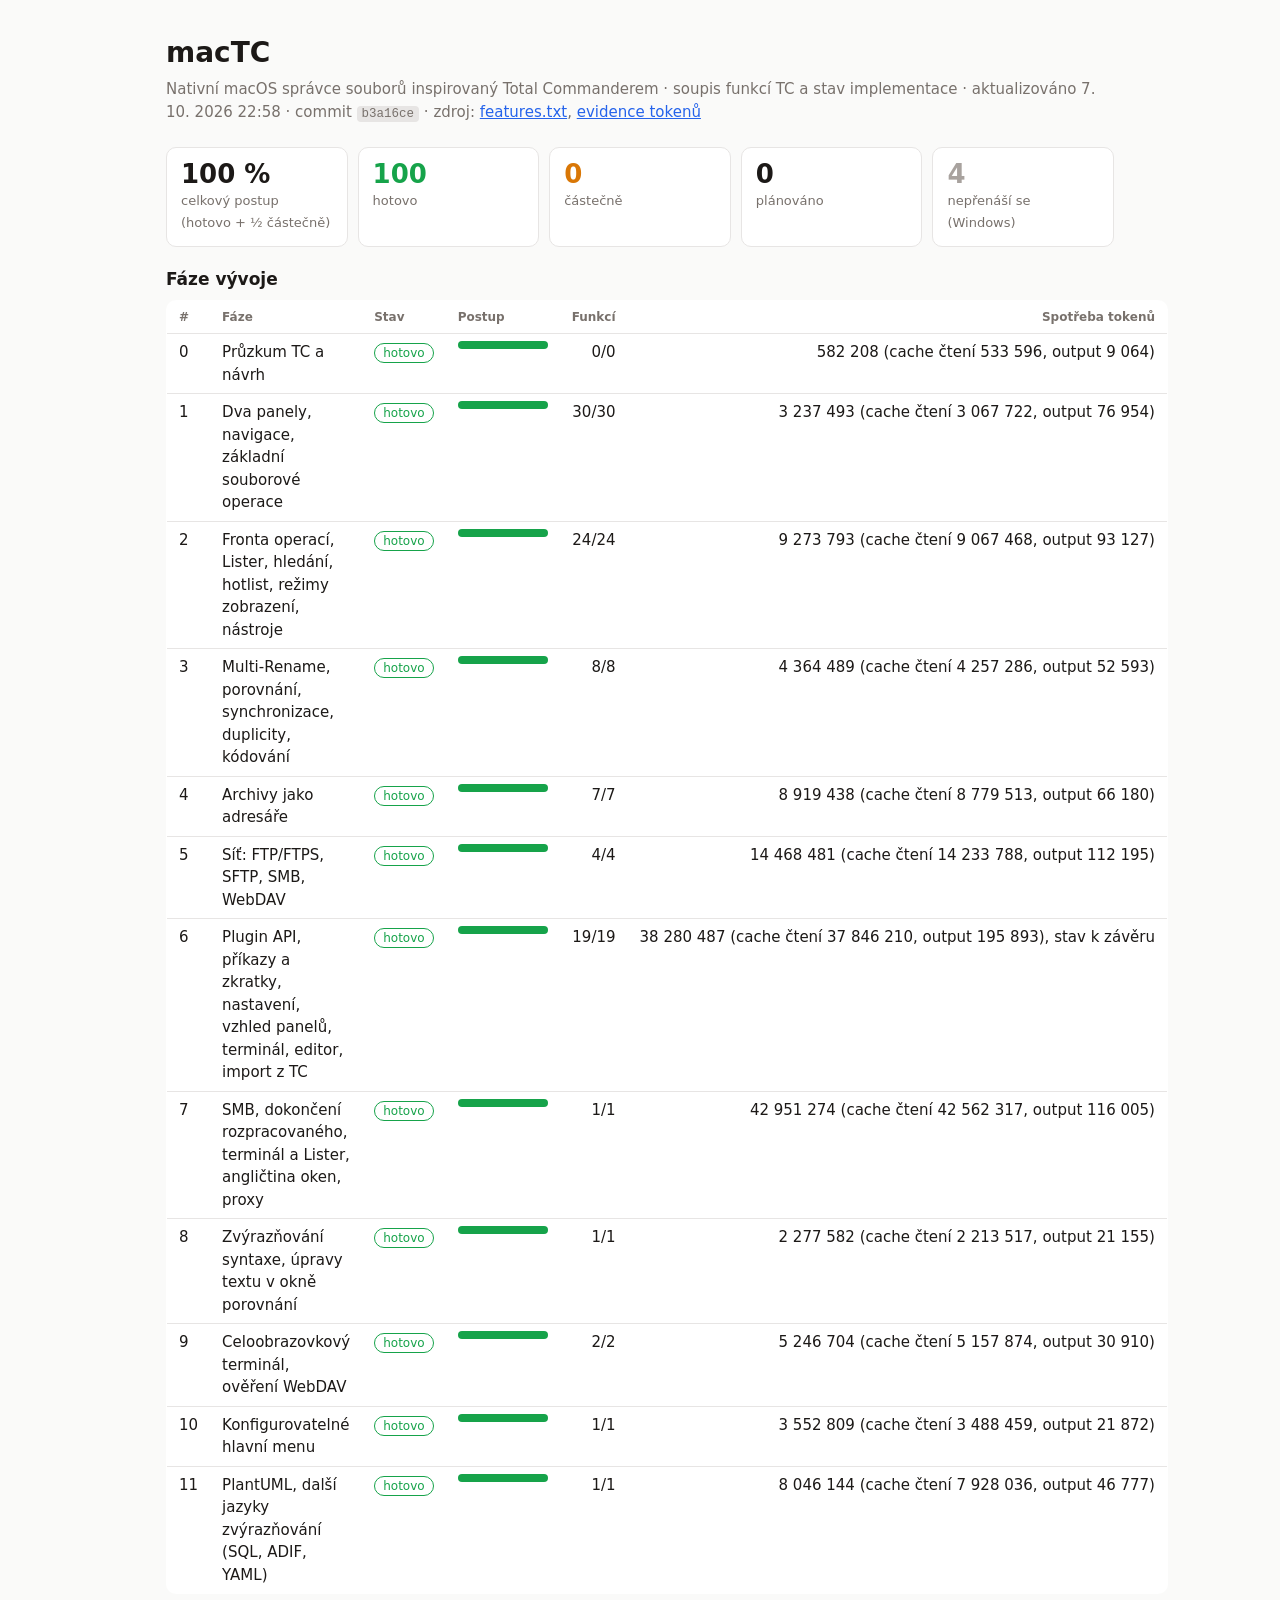
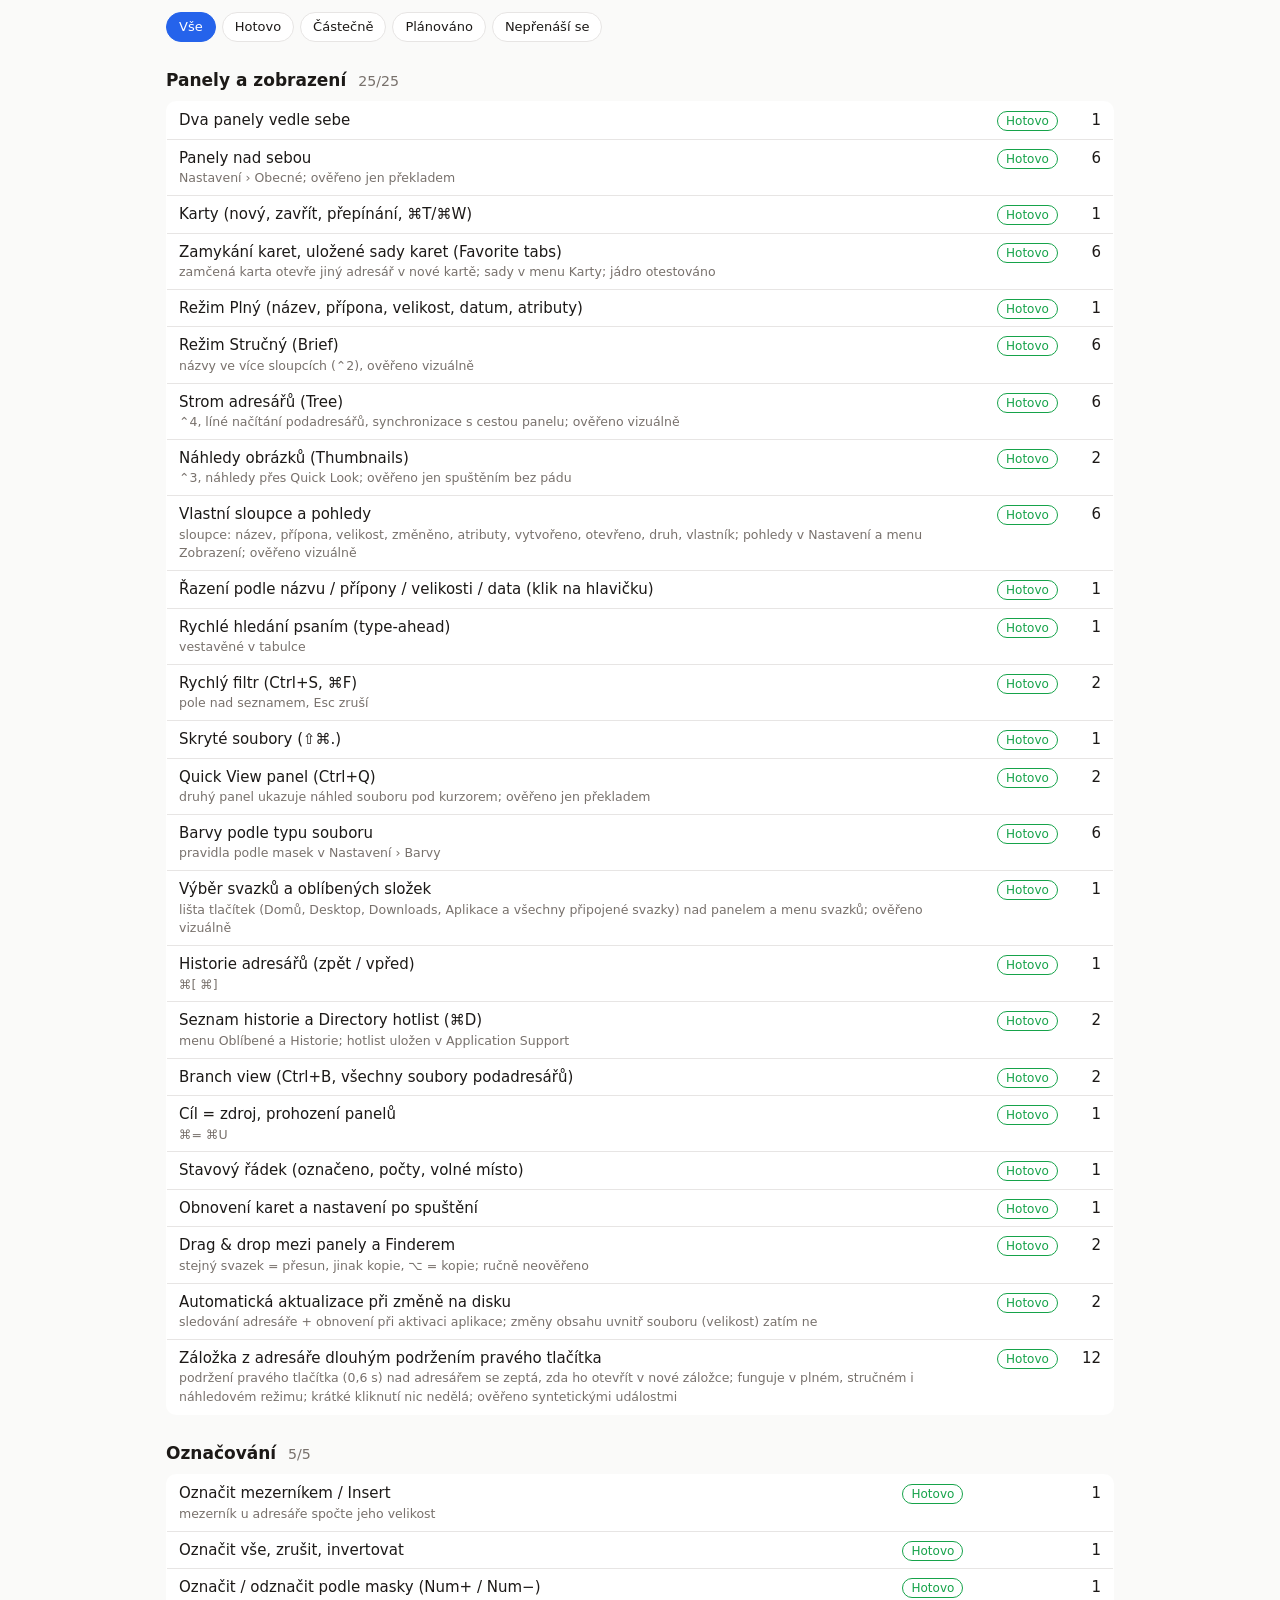
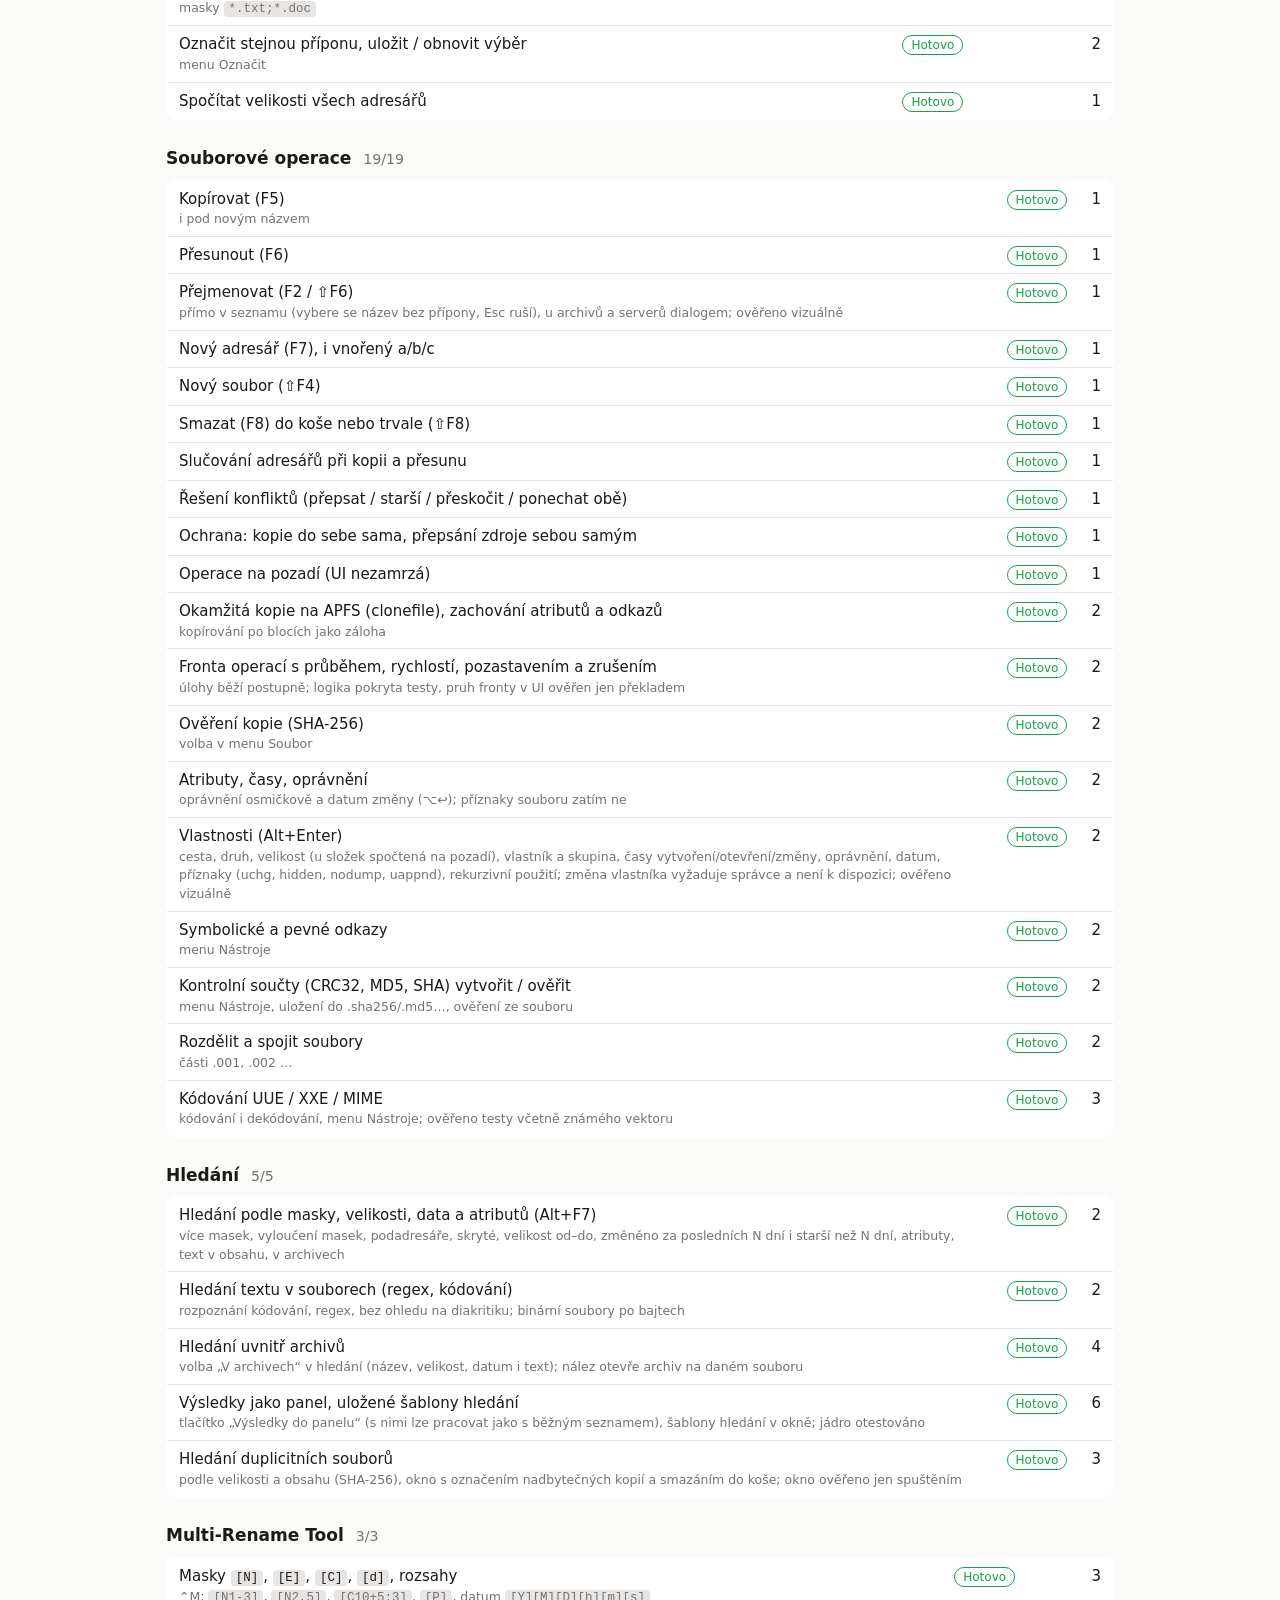
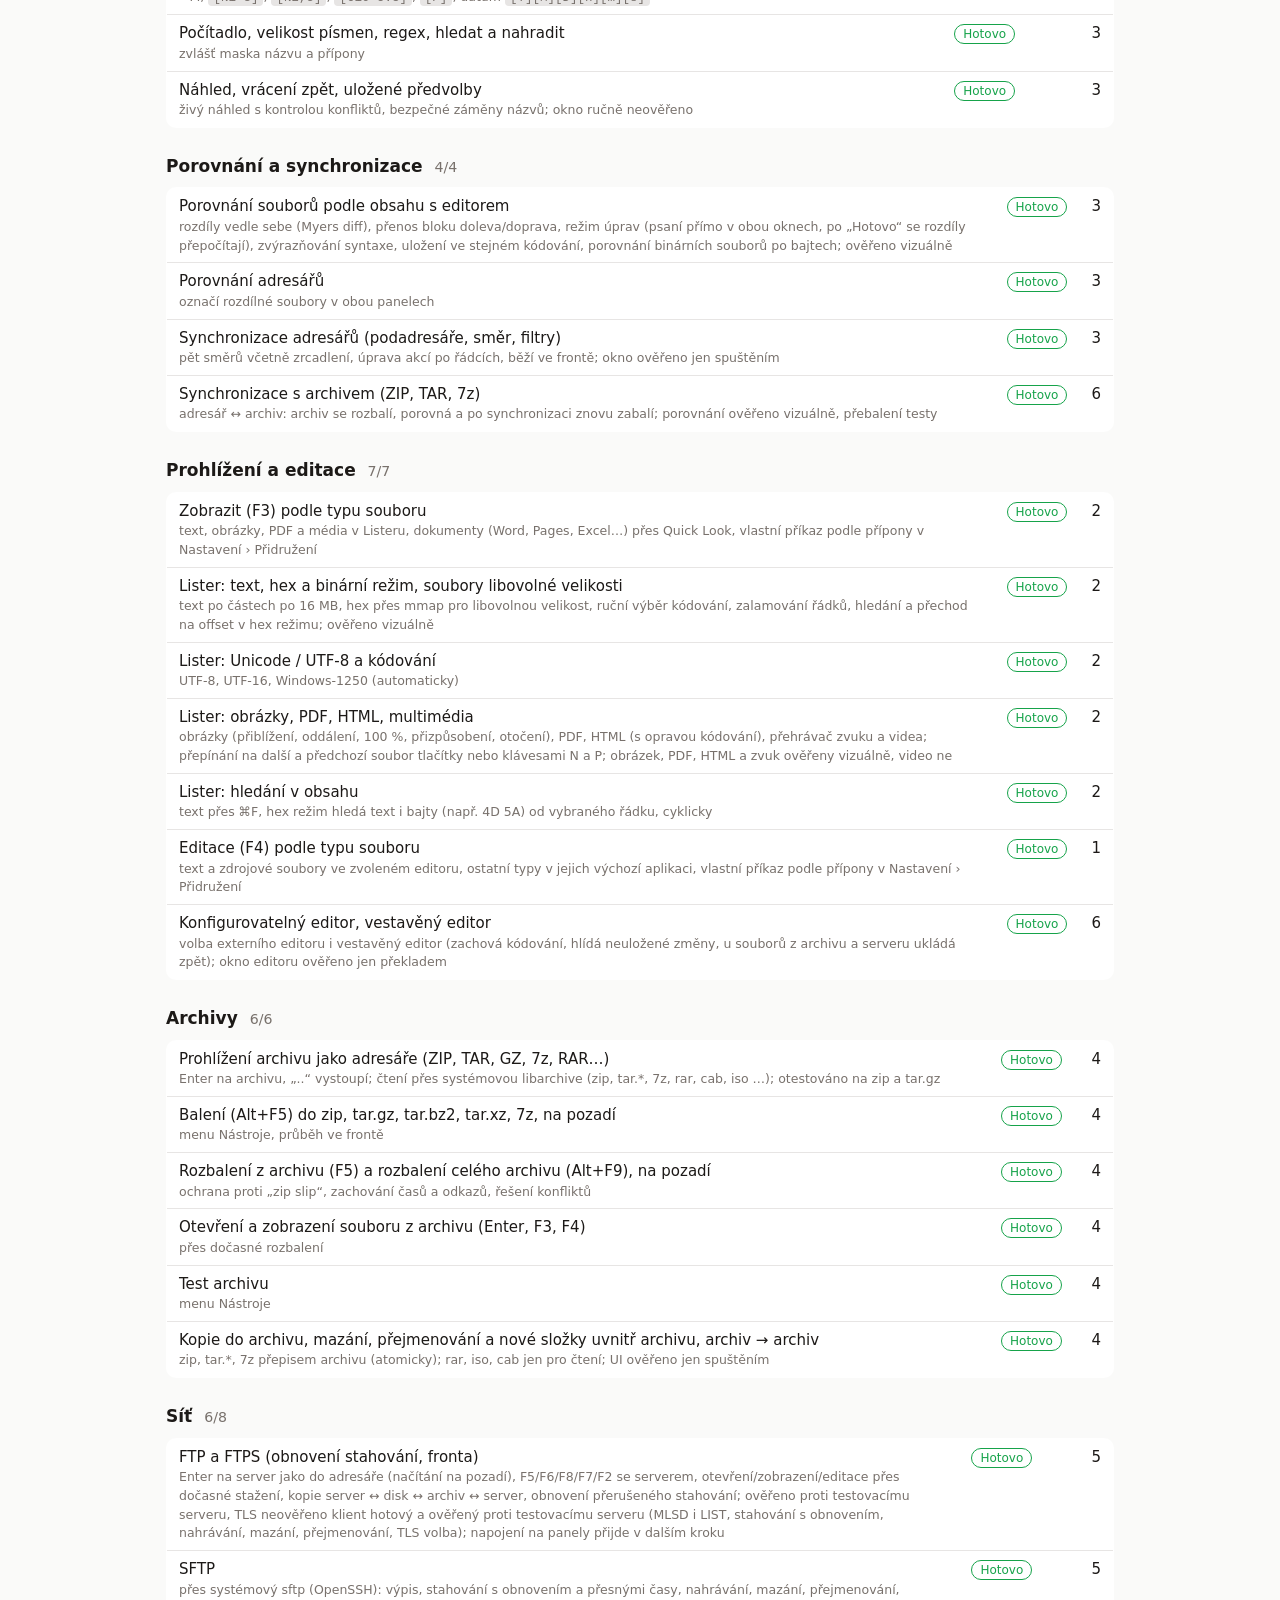
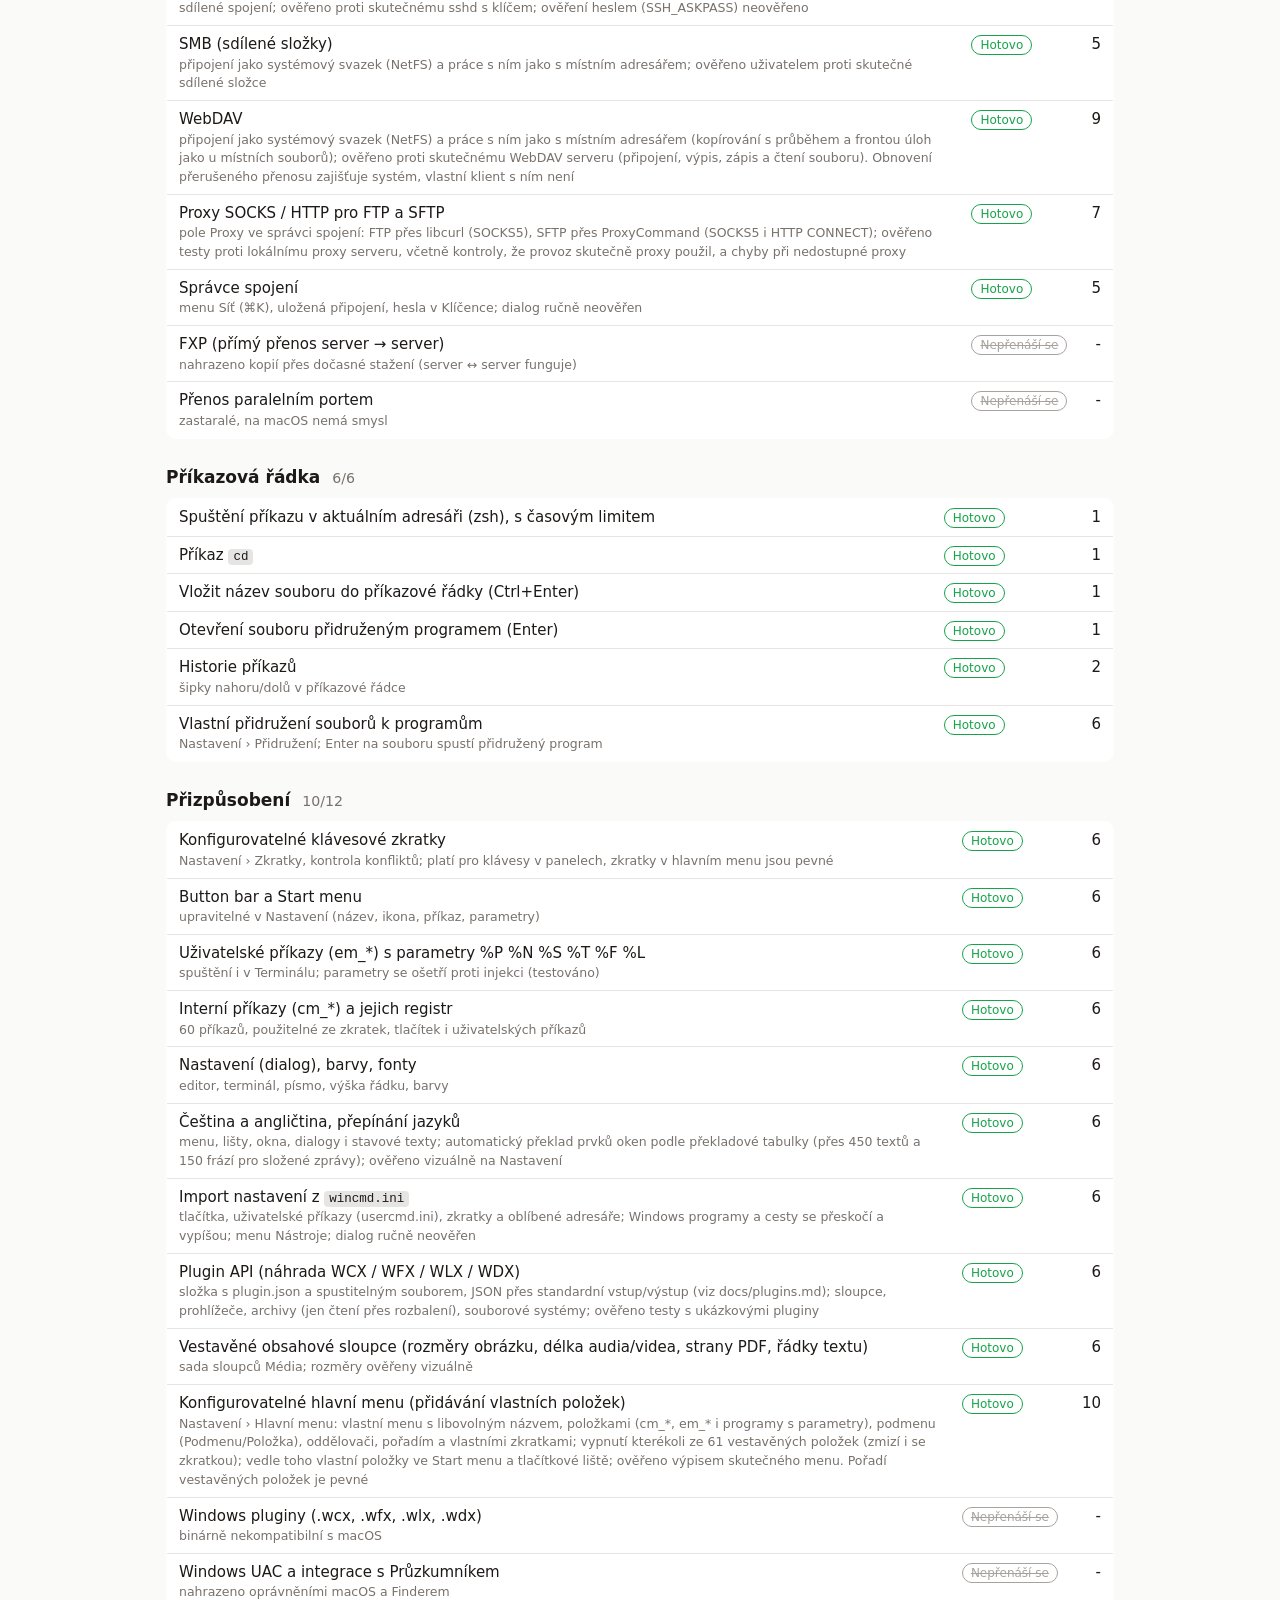
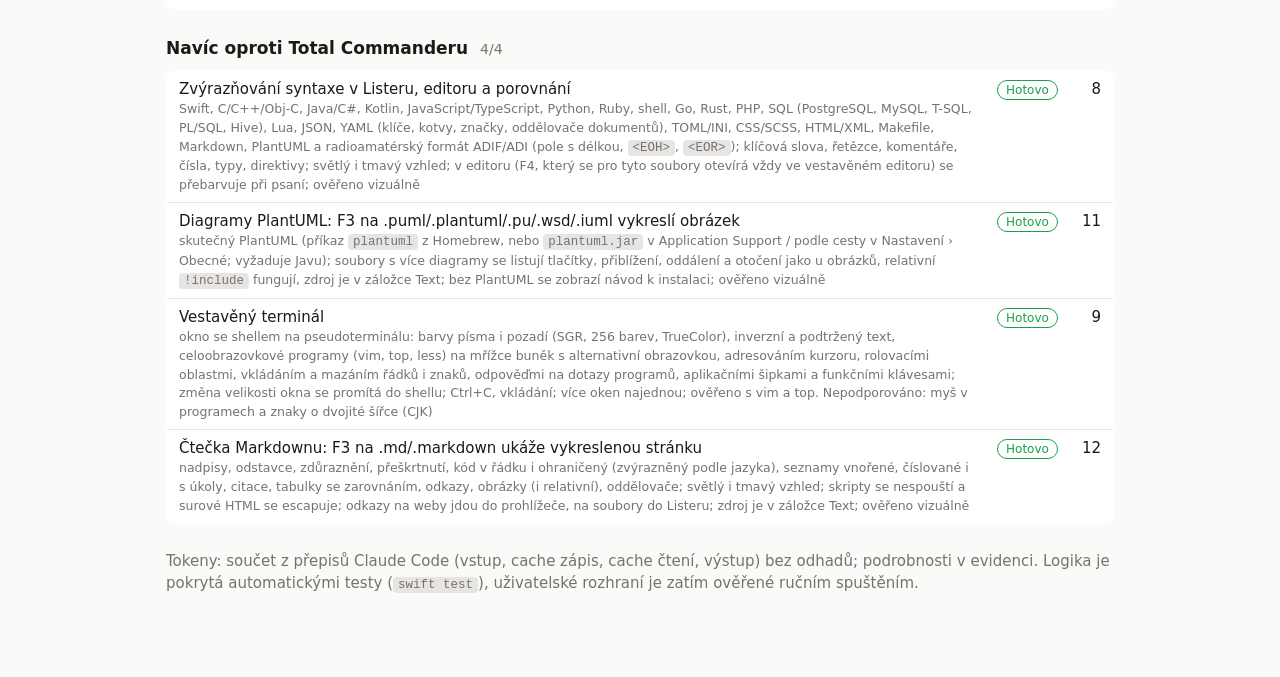
==== commit 3fdca804: "Phase 12: Markdown reader in Lister, Markdown syntax highlighting, F4 opens highlighted files in the" ====
--- a/docs/index.html
+++ b/docs/index.html
@@ -25,10 +25,10 @@
 </style></head><body><main>
 <h1>macTC</h1>
 <p class="sub">Nativní macOS správce souborů inspirovaný Total Commanderem · soupis funkcí TC a stav implementace ·
-aktualizováno 7. 10. 2026 16:38 · commit <code>630f00d</code> · zdroj: <a href="features.txt">features.txt</a>, <a href="token-ledger.md">evidence tokenů</a></p>
+aktualizováno 7. 10. 2026 22:58 · commit <code>b3a16ce</code> · zdroj: <a href="features.txt">features.txt</a>, <a href="token-ledger.md">evidence tokenů</a></p>
 <div class="cards">
 <div class="card"><b>100 %</b><span>celkový postup (hotovo + ½ částečně)</span></div>
-<div class="card"><b style="color:var(--d)">98</b><span>hotovo</span></div>
+<div class="card"><b style="color:var(--d)">100</b><span>hotovo</span></div>
 <div class="card"><b style="color:var(--p)">0</b><span>částečně</span></div>
 <div class="card"><b>0</b><span>plánováno</span></div>
 <div class="card"><b style="color:var(--x)">4</b><span>nepřenáší se (Windows)</span></div>
@@ -38,7 +38,7 @@
 <div class="filters" id="f"><button data-f="" aria-pressed="true">Vše</button>
 <button data-f="D" aria-pressed="false">Hotovo</button><button data-f="P" aria-pressed="false">Částečně</button>
 <button data-f="T" aria-pressed="false">Plánováno</button><button data-f="X" aria-pressed="false">Nepřenáší se</button></div>
-<section><h2>Panely a zobrazení <small>24/24</small></h2><table><tr data-st="D"><td>Dva panely vedle sebe</td><td><span class="tag D">Hotovo</span></td><td class="num">1</td></tr><tr data-st="D"><td>Panely nad sebou<div class=note>Nastavení › Obecné; ověřeno jen překladem</div></td><td><span class="tag D">Hotovo</span></td><td class="num">6</td></tr><tr data-st="D"><td>Karty (nový, zavřít, přepínání, ⌘T/⌘W)</td><td><span class="tag D">Hotovo</span></td><td class="num">1</td></tr><tr data-st="D"><td>Zamykání karet, uložené sady karet (Favorite tabs)<div class=note>zamčená karta otevře jiný adresář v nové kartě; sady v menu Karty; jádro otestováno</div></td><td><span class="tag D">Hotovo</span></td><td class="num">6</td></tr><tr data-st="D"><td>Režim Plný (název, přípona, velikost, datum, atributy)</td><td><span class="tag D">Hotovo</span></td><td class="num">1</td></tr><tr data-st="D"><td>Režim Stručný (Brief)<div class=note>názvy ve více sloupcích (⌃2), ověřeno vizuálně</div></td><td><span class="tag D">Hotovo</span></td><td class="num">6</td></tr><tr data-st="D"><td>Strom adresářů (Tree)<div class=note>⌃4, líné načítání podadresářů, synchronizace s cestou panelu; ověřeno vizuálně</div></td><td><span class="tag D">Hotovo</span></td><td class="num">6</td></tr><tr data-st="D"><td>Náhledy obrázků (Thumbnails)<div class=note>⌃3, náhledy přes Quick Look; ověřeno jen spuštěním bez pádu</div></td><td><span class="tag D">Hotovo</span></td><td class="num">2</td></tr><tr data-st="D"><td>Vlastní sloupce a pohledy<div class=note>sloupce: název, přípona, velikost, změněno, atributy, vytvořeno, otevřeno, druh, vlastník; pohledy v Nastavení a menu Zobrazení; ověřeno vizuálně</div></td><td><span class="tag D">Hotovo</span></td><td class="num">6</td></tr><tr data-st="D"><td>Řazení podle názvu / přípony / velikosti / data (klik na hlavičku)</td><td><span class="tag D">Hotovo</span></td><td class="num">1</td></tr><tr data-st="D"><td>Rychlé hledání psaním (type-ahead)<div class=note>vestavěné v tabulce</div></td><td><span class="tag D">Hotovo</span></td><td class="num">1</td></tr><tr data-st="D"><td>Rychlý filtr (Ctrl+S, ⌘F)<div class=note>pole nad seznamem, Esc zruší</div></td><td><span class="tag D">Hotovo</span></td><td class="num">2</td></tr><tr data-st="D"><td>Skryté soubory (⇧⌘.)</td><td><span class="tag D">Hotovo</span></td><td class="num">1</td></tr><tr data-st="D"><td>Quick View panel (Ctrl+Q)<div class=note>druhý panel ukazuje náhled souboru pod kurzorem; ověřeno jen překladem</div></td><td><span class="tag D">Hotovo</span></td><td class="num">2</td></tr><tr data-st="D"><td>Barvy podle typu souboru<div class=note>pravidla podle masek v Nastavení › Barvy</div></td><td><span class="tag D">Hotovo</span></td><td class="num">6</td></tr><tr data-st="D"><td>Výběr svazků a oblíbených složek<div class=note>lišta tlačítek (Domů, Desktop, Downloads, Aplikace a všechny připojené svazky) nad panelem a menu svazků; ověřeno vizuálně</div></td><td><span class="tag D">Hotovo</span></td><td class="num">1</td></tr><tr data-st="D"><td>Historie adresářů (zpět / vpřed)<div class=note>⌘[ ⌘]</div></td><td><span class="tag D">Hotovo</span></td><td class="num">1</td></tr><tr data-st="D"><td>Seznam historie a Directory hotlist (⌘D)<div class=note>menu Oblíbené a Historie; hotlist uložen v Application Support</div></td><td><span class="tag D">Hotovo</span></td><td class="num">2</td></tr><tr data-st="D"><td>Branch view (Ctrl+B, všechny soubory podadresářů)</td><td><span class="tag D">Hotovo</span></td><td class="num">2</td></tr><tr data-st="D"><td>Cíl = zdroj, prohození panelů<div class=note>⌘=  ⌘U</div></td><td><span class="tag D">Hotovo</span></td><td class="num">1</td></tr><tr data-st="D"><td>Stavový řádek (označeno, počty, volné místo)</td><td><span class="tag D">Hotovo</span></td><td class="num">1</td></tr><tr data-st="D"><td>Obnovení karet a nastavení po spuštění</td><td><span class="tag D">Hotovo</span></td><td class="num">1</td></tr><tr data-st="D"><td>Drag &amp; drop mezi panely a Finderem<div class=note>stejný svazek = přesun, jinak kopie, ⌥ = kopie; ručně neověřeno</div></td><td><span class="tag D">Hotovo</span></td><td class="num">2</td></tr><tr data-st="D"><td>Automatická aktualizace při změně na disku<div class=note>sledování adresáře + obnovení při aktivaci aplikace; změny obsahu uvnitř souboru (velikost) zatím ne</div></td><td><span class="tag D">Hotovo</span></td><td class="num">2</td></tr></table></section><section><h2>Označování <small>5/5</small></h2><table><tr data-st="D"><td>Označit mezerníkem / Insert<div class=note>mezerník u adresáře spočte jeho velikost</div></td><td><span class="tag D">Hotovo</span></td><td class="num">1</td></tr><tr data-st="D"><td>Označit vše, zrušit, invertovat</td><td><span class="tag D">Hotovo</span></td><td class="num">1</td></tr><tr data-st="D"><td>Označit / odznačit podle masky (Num+ / Num−)<div class=note>masky <code>*.txt;*.doc</code></div></td><td><span class="tag D">Hotovo</span></td><td class="num">1</td></tr><tr data-st="D"><td>Označit stejnou příponu, uložit / obnovit výběr<div class=note>menu Označit</div></td><td><span class="tag D">Hotovo</span></td><td class="num">2</td></tr><tr data-st="D"><td>Spočítat velikosti všech adresářů</td><td><span class="tag D">Hotovo</span></td><td class="num">1</td></tr></table></section><section><h2>Souborové operace <small>19/19</small></h2><table><tr data-st="D"><td>Kopírovat (F5)<div class=note>i pod novým názvem</div></td><td><span class="tag D">Hotovo</span></td><td class="num">1</td></tr><tr data-st="D"><td>Přesunout (F6)</td><td><span class="tag D">Hotovo</span></td><td class="num">1</td></tr><tr data-st="D"><td>Přejmenovat (F2 / ⇧F6)<div class=note>přímo v seznamu (vybere se název bez přípony, Esc ruší), u archivů a serverů dialogem; ověřeno vizuálně</div></td><td><span class="tag D">Hotovo</span></td><td class="num">1</td></tr><tr data-st="D"><td>Nový adresář (F7), i vnořený a/b/c</td><td><span class="tag D">Hotovo</span></td><td class="num">1</td></tr><tr data-st="D"><td>Nový soubor (⇧F4)</td><td><span class="tag D">Hotovo</span></td><td class="num">1</td></tr><tr data-st="D"><td>Smazat (F8) do koše nebo trvale (⇧F8)</td><td><span class="tag D">Hotovo</span></td><td class="num">1</td></tr><tr data-st="D"><td>Slučování adresářů při kopii a přesunu</td><td><span class="tag D">Hotovo</span></td><td class="num">1</td></tr><tr data-st="D"><td>Řešení konfliktů (přepsat / starší / přeskočit / ponechat obě)</td><td><span class="tag D">Hotovo</span></td><td class="num">1</td></tr><tr data-st="D"><td>Ochrana: kopie do sebe sama, přepsání zdroje sebou samým</td><td><span class="tag D">Hotovo</span></td><td class="num">1</td></tr><tr data-st="D"><td>Operace na pozadí (UI nezamrzá)</td><td><span class="tag D">Hotovo</span></td><td class="num">1</td></tr><tr data-st="D"><td>Okamžitá kopie na APFS (clonefile), zachování atributů a odkazů<div class=note>kopírování po blocích jako záloha</div></td><td><span class="tag D">Hotovo</span></td><td class="num">2</td></tr><tr data-st="D"><td>Fronta operací s průběhem, rychlostí, pozastavením a zrušením<div class=note>úlohy běží postupně; logika pokryta testy, pruh fronty v UI ověřen jen překladem</div></td><td><span class="tag D">Hotovo</span></td><td class="num">2</td></tr><tr data-st="D"><td>Ověření kopie (SHA-256)<div class=note>volba v menu Soubor</div></td><td><span class="tag D">Hotovo</span></td><td class="num">2</td></tr><tr data-st="D"><td>Atributy, časy, oprávnění<div class=note>oprávnění osmičkově a datum změny (⌥↩); příznaky souboru zatím ne</div></td><td><span class="tag D">Hotovo</span></td><td class="num">2</td></tr><tr data-st="D"><td>Vlastnosti (Alt+Enter)<div class=note>cesta, druh, velikost (u složek spočtená na pozadí), vlastník a skupina, časy vytvoření/otevření/změny, oprávnění, datum, příznaky (uchg, hidden, nodump, uappnd), rekurzivní použití; změna vlastníka vyžaduje správce a není k dispozici; ověřeno vizuálně</div></td><td><span class="tag D">Hotovo</span></td><td class="num">2</td></tr><tr data-st="D"><td>Symbolické a pevné odkazy<div class=note>menu Nástroje</div></td><td><span class="tag D">Hotovo</span></td><td class="num">2</td></tr><tr data-st="D"><td>Kontrolní součty (CRC32, MD5, SHA) vytvořit / ověřit<div class=note>menu Nástroje, uložení do .sha256/.md5…, ověření ze souboru</div></td><td><span class="tag D">Hotovo</span></td><td class="num">2</td></tr><tr data-st="D"><td>Rozdělit a spojit soubory<div class=note>části .001, .002 …</div></td><td><span class="tag D">Hotovo</span></td><td class="num">2</td></tr><tr data-st="D"><td>Kódování UUE / XXE / MIME<div class=note>kódování i dekódování, menu Nástroje; ověřeno testy včetně známého vektoru</div></td><td><span class="tag D">Hotovo</span></td><td class="num">3</td></tr></table></section><section><h2>Hledání <small>5/5</small></h2><table><tr data-st="D"><td>Hledání podle masky, velikosti, data a atributů (Alt+F7)<div class=note>více masek, vyloučení masek, podadresáře, skryté, velikost od–do, změněno za posledních N dní i starší než N dní, atributy, text v obsahu, v archivech</div></td><td><span class="tag D">Hotovo</span></td><td class="num">2</td></tr><tr data-st="D"><td>Hledání textu v souborech (regex, kódování)<div class=note>rozpoznání kódování, regex, bez ohledu na diakritiku; binární soubory po bajtech</div></td><td><span class="tag D">Hotovo</span></td><td class="num">2</td></tr><tr data-st="D"><td>Hledání uvnitř archivů<div class=note>volba „V archivech“ v hledání (název, velikost, datum i text); nález otevře archiv na daném souboru</div></td><td><span class="tag D">Hotovo</span></td><td class="num">4</td></tr><tr data-st="D"><td>Výsledky jako panel, uložené šablony hledání<div class=note>tlačítko „Výsledky do panelu“ (s nimi lze pracovat jako s běžným seznamem), šablony hledání v okně; jádro otestováno</div></td><td><span class="tag D">Hotovo</span></td><td class="num">6</td></tr><tr data-st="D"><td>Hledání duplicitních souborů<div class=note>podle velikosti a obsahu (SHA-256), okno s označením nadbytečných kopií a smazáním do koše; okno ověřeno jen spuštěním</div></td><td><span class="tag D">Hotovo</span></td><td class="num">3</td></tr></table></section><section><h2>Multi-Rename Tool <small>3/3</small></h2><table><tr data-st="D"><td>Masky <code>[N]</code>, <code>[E]</code>, <code>[C]</code>, <code>[d]</code>, rozsahy<div class=note>⌃M; <code>[N1-3]</code>, <code>[N2,5]</code>, <code>[C10+5:3]</code>, <code>[P]</code>, datum <code>[Y][M][D][h][m][s]</code></div></td><td><span class="tag D">Hotovo</span></td><td class="num">3</td></tr><tr data-st="D"><td>Počítadlo, velikost písmen, regex, hledat a nahradit<div class=note>zvlášť maska názvu a přípony</div></td><td><span class="tag D">Hotovo</span></td><td class="num">3</td></tr><tr data-st="D"><td>Náhled, vrácení zpět, uložené předvolby<div class=note>živý náhled s kontrolou konfliktů, bezpečné záměny názvů; okno ručně neověřeno</div></td><td><span class="tag D">Hotovo</span></td><td class="num">3</td></tr></table></section><section><h2>Porovnání a synchronizace <small>4/4</small></h2><table><tr data-st="D"><td>Porovnání souborů podle obsahu s editorem<div class=note>rozdíly vedle sebe (Myers diff), přenos bloku doleva/doprava, režim úprav (psaní přímo v obou oknech, po „Hotovo“ se rozdíly přepočítají), zvýrazňování syntaxe, uložení ve stejném kódování, porovnání binárních souborů po bajtech; ověřeno vizuálně</div></td><td><span class="tag D">Hotovo</span></td><td class="num">3</td></tr><tr data-st="D"><td>Porovnání adresářů<div class=note>označí rozdílné soubory v obou panelech</div></td><td><span class="tag D">Hotovo</span></td><td class="num">3</td></tr><tr data-st="D"><td>Synchronizace adresářů (podadresáře, směr, filtry)<div class=note>pět směrů včetně zrcadlení, úprava akcí po řádcích, běží ve frontě; okno ověřeno jen spuštěním</div></td><td><span class="tag D">Hotovo</span></td><td class="num">3</td></tr><tr data-st="D"><td>Synchronizace s archivem (ZIP, TAR, 7z)<div class=note>adresář ↔ archiv: archiv se rozbalí, porovná a po synchronizaci znovu zabalí; porovnání ověřeno vizuálně, přebalení testy</div></td><td><span class="tag D">Hotovo</span></td><td class="num">6</td></tr></table></section><section><h2>Prohlížení a editace <small>7/7</small></h2><table><tr data-st="D"><td>Zobrazit (F3) podle typu souboru<div class=note>text, obrázky, PDF a média v Listeru, dokumenty (Word, Pages, Excel…) přes Quick Look, vlastní příkaz podle přípony v Nastavení › Přidružení</div></td><td><span class="tag D">Hotovo</span></td><td class="num">2</td></tr><tr data-st="D"><td>Lister: text, hex a binární režim, soubory libovolné velikosti<div class=note>text po částech po 16 MB, hex přes mmap pro libovolnou velikost, ruční výběr kódování, zalamování řádků, hledání a přechod na offset v hex režimu; ověřeno vizuálně</div></td><td><span class="tag D">Hotovo</span></td><td class="num">2</td></tr><tr data-st="D"><td>Lister: Unicode / UTF-8 a kódování<div class=note>UTF-8, UTF-16, Windows-1250 (automaticky)</div></td><td><span class="tag D">Hotovo</span></td><td class="num">2</td></tr><tr data-st="D"><td>Lister: obrázky, PDF, HTML, multimédia<div class=note>obrázky (přiblížení, oddálení, 100 %, přizpůsobení, otočení), PDF, HTML (s opravou kódování), přehrávač zvuku a videa; přepínání na další a předchozí soubor tlačítky nebo klávesami N a P; obrázek, PDF, HTML a zvuk ověřeny vizuálně, video ne</div></td><td><span class="tag D">Hotovo</span></td><td class="num">2</td></tr><tr data-st="D"><td>Lister: hledání v obsahu<div class=note>text přes ⌘F, hex režim hledá text i bajty (např. 4D 5A) od vybraného řádku, cyklicky</div></td><td><span class="tag D">Hotovo</span></td><td class="num">2</td></tr><tr data-st="D"><td>Editace (F4) podle typu souboru<div class=note>text a zdrojové soubory ve zvoleném editoru, ostatní typy v jejich výchozí aplikaci, vlastní příkaz podle přípony v Nastavení › Přidružení</div></td><td><span class="tag D">Hotovo</span></td><td class="num">1</td></tr><tr data-st="D"><td>Konfigurovatelný editor, vestavěný editor<div class=note>volba externího editoru i vestavěný editor (zachová kódování, hlídá neuložené změny, u souborů z archivu a serveru ukládá zpět); okno editoru ověřeno jen překladem</div></td><td><span class="tag D">Hotovo</span></td><td class="num">6</td></tr></table></section><section><h2>Archivy <small>6/6</small></h2><table><tr data-st="D"><td>Prohlížení archivu jako adresáře (ZIP, TAR, GZ, 7z, RAR…)<div class=note>Enter na archivu, „..“ vystoupí; čtení přes systémovou libarchive (zip, tar.*, 7z, rar, cab, iso …); otestováno na zip a tar.gz</div></td><td><span class="tag D">Hotovo</span></td><td class="num">4</td></tr><tr data-st="D"><td>Balení (Alt+F5) do zip, tar.gz, tar.bz2, tar.xz, 7z, na pozadí<div class=note>menu Nástroje, průběh ve frontě</div></td><td><span class="tag D">Hotovo</span></td><td class="num">4</td></tr><tr data-st="D"><td>Rozbalení z archivu (F5) a rozbalení celého archivu (Alt+F9), na pozadí<div class=note>ochrana proti „zip slip“, zachování časů a odkazů, řešení konfliktů</div></td><td><span class="tag D">Hotovo</span></td><td class="num">4</td></tr><tr data-st="D"><td>Otevření a zobrazení souboru z archivu (Enter, F3, F4)<div class=note>přes dočasné rozbalení</div></td><td><span class="tag D">Hotovo</span></td><td class="num">4</td></tr><tr data-st="D"><td>Test archivu<div class=note>menu Nástroje</div></td><td><span class="tag D">Hotovo</span></td><td class="num">4</td></tr><tr data-st="D"><td>Kopie do archivu, mazání, přejmenování a nové složky uvnitř archivu, archiv → archiv<div class=note>zip, tar.*, 7z přepisem archivu (atomicky); rar, iso, cab jen pro čtení; UI ověřeno jen spuštěním</div></td><td><span class="tag D">Hotovo</span></td><td class="num">4</td></tr></table></section><section><h2>Síť <small>6/8</small></h2><table><tr data-st="D"><td>FTP a FTPS (obnovení stahování, fronta)<div class=note>Enter na server jako do adresáře (načítání na pozadí), F5/F6/F8/F7/F2 se serverem, otevření/zobrazení/editace přes dočasné stažení, kopie server ↔ disk ↔ archiv ↔ server, obnovení přerušeného stahování; ověřeno proti testovacímu serveru, TLS neověřeno klient hotový a ověřený proti testovacímu serveru (MLSD i LIST, stahování s obnovením, nahrávání, mazání, přejmenování, TLS volba); napojení na panely přijde v dalším kroku</div></td><td><span class="tag D">Hotovo</span></td><td class="num">5</td></tr><tr data-st="D"><td>SFTP<div class=note>přes systémový sftp (OpenSSH): výpis, stahování s obnovením a přesnými časy, nahrávání, mazání, přejmenování, sdílené spojení; ověřeno proti skutečnému sshd s klíčem; ověření heslem (SSH_ASKPASS) neověřeno</div></td><td><span class="tag D">Hotovo</span></td><td class="num">5</td></tr><tr data-st="D"><td>SMB (sdílené složky)<div class=note>připojení jako systémový svazek (NetFS) a práce s ním jako s místním adresářem; ověřeno uživatelem proti skutečné sdílené složce</div></td><td><span class="tag D">Hotovo</span></td><td class="num">5</td></tr><tr data-st="D"><td>WebDAV<div class=note>připojení jako systémový svazek (NetFS) a práce s ním jako s místním adresářem (kopírování s průběhem a frontou úloh jako u místních souborů); ověřeno proti skutečnému WebDAV serveru (připojení, výpis, zápis a čtení souboru). Obnovení přerušeného přenosu zajišťuje systém, vlastní klient s ním není</div></td><td><span class="tag D">Hotovo</span></td><td class="num">9</td></tr><tr data-st="D"><td>Proxy SOCKS / HTTP pro FTP a SFTP<div class=note>pole Proxy ve správci spojení: FTP přes libcurl (SOCKS5), SFTP přes ProxyCommand (SOCKS5 i HTTP CONNECT); ověřeno testy proti lokálnímu proxy serveru, včetně kontroly, že provoz skutečně proxy použil, a chyby při nedostupné proxy</div></td><td><span class="tag D">Hotovo</span></td><td class="num">7</td></tr><tr data-st="D"><td>Správce spojení<div class=note>menu Síť (⌘K), uložená připojení, hesla v Klíčence; dialog ručně neověřen</div></td><td><span class="tag D">Hotovo</span></td><td class="num">5</td></tr><tr data-st="X"><td>FXP (přímý přenos server → server)<div class=note>nahrazeno kopií přes dočasné stažení (server ↔ server funguje)</div></td><td><span class="tag X">Nepřenáší se</span></td><td class="num">-</td></tr><tr data-st="X"><td>Přenos paralelním portem<div class=note>zastaralé, na macOS nemá smysl</div></td><td><span class="tag X">Nepřenáší se</span></td><td class="num">-</td></tr></table></section><section><h2>Příkazová řádka <small>6/6</small></h2><table><tr data-st="D"><td>Spuštění příkazu v aktuálním adresáři (zsh), s časovým limitem</td><td><span class="tag D">Hotovo</span></td><td class="num">1</td></tr><tr data-st="D"><td>Příkaz <code>cd</code></td><td><span class="tag D">Hotovo</span></td><td class="num">1</td></tr><tr data-st="D"><td>Vložit název souboru do příkazové řádky (Ctrl+Enter)</td><td><span class="tag D">Hotovo</span></td><td class="num">1</td></tr><tr data-st="D"><td>Otevření souboru přidruženým programem (Enter)</td><td><span class="tag D">Hotovo</span></td><td class="num">1</td></tr><tr data-st="D"><td>Historie příkazů<div class=note>šipky nahoru/dolů v příkazové řádce</div></td><td><span class="tag D">Hotovo</span></td><td class="num">2</td></tr><tr data-st="D"><td>Vlastní přidružení souborů k programům<div class=note>Nastavení › Přidružení; Enter na souboru spustí přidružený program</div></td><td><span class="tag D">Hotovo</span></td><td class="num">6</td></tr></table></section><section><h2>Přizpůsobení <small>10/12</small></h2><table><tr data-st="D"><td>Konfigurovatelné klávesové zkratky<div class=note>Nastavení › Zkratky, kontrola konfliktů; platí pro klávesy v panelech, zkratky v hlavním menu jsou pevné</div></td><td><span class="tag D">Hotovo</span></td><td class="num">6</td></tr><tr data-st="D"><td>Button bar a Start menu<div class=note>upravitelné v Nastavení (název, ikona, příkaz, parametry)</div></td><td><span class="tag D">Hotovo</span></td><td class="num">6</td></tr><tr data-st="D"><td>Uživatelské příkazy (em_*) s parametry %P %N %S %T %F %L<div class=note>spuštění i v Terminálu; parametry se ošetří proti injekci (testováno)</div></td><td><span class="tag D">Hotovo</span></td><td class="num">6</td></tr><tr data-st="D"><td>Interní příkazy (cm_*) a jejich registr<div class=note>60 příkazů, použitelné ze zkratek, tlačítek i uživatelských příkazů</div></td><td><span class="tag D">Hotovo</span></td><td class="num">6</td></tr><tr data-st="D"><td>Nastavení (dialog), barvy, fonty<div class=note>editor, terminál, písmo, výška řádku, barvy</div></td><td><span class="tag D">Hotovo</span></td><td class="num">6</td></tr><tr data-st="D"><td>Čeština a angličtina, přepínání jazyků<div class=note>menu, lišty, okna, dialogy i stavové texty; automatický překlad prvků oken podle překladové tabulky (přes 450 textů a 150 frází pro složené zprávy); ověřeno vizuálně na Nastavení</div></td><td><span class="tag D">Hotovo</span></td><td class="num">6</td></tr><tr data-st="D"><td>Import nastavení z <code>wincmd.ini</code><div class=note>tlačítka, uživatelské příkazy (usercmd.ini), zkratky a oblíbené adresáře; Windows programy a cesty se přeskočí a vypíšou; menu Nástroje; dialog ručně neověřen</div></td><td><span class="tag D">Hotovo</span></td><td class="num">6</td></tr><tr data-st="D"><td>Plugin API (náhrada WCX / WFX / WLX / WDX)<div class=note>složka s plugin.json a spustitelným souborem, JSON přes standardní vstup/výstup (viz docs/plugins.md); sloupce, prohlížeče, archivy (jen čtení přes rozbalení), souborové systémy; ověřeno testy s ukázkovými pluginy</div></td><td><span class="tag D">Hotovo</span></td><td class="num">6</td></tr><tr data-st="D"><td>Vestavěné obsahové sloupce (rozměry obrázku, délka audia/videa, strany PDF, řádky textu)<div class=note>sada sloupců Média; rozměry ověřeny vizuálně</div></td><td><span class="tag D">Hotovo</span></td><td class="num">6</td></tr><tr data-st="D"><td>Konfigurovatelné hlavní menu (přidávání vlastních položek)<div class=note>Nastavení › Hlavní menu: vlastní menu s libovolným názvem, položkami (cm_*, em_* i programy s parametry), podmenu (Podmenu/Položka), oddělovači, pořadím a vlastními zkratkami; vypnutí kterékoli ze 61 vestavěných položek (zmizí i se zkratkou); vedle toho vlastní položky ve Start menu a tlačítkové liště; ověřeno výpisem skutečného menu. Pořadí vestavěných položek je pevné</div></td><td><span class="tag D">Hotovo</span></td><td class="num">10</td></tr><tr data-st="X"><td>Windows pluginy (.wcx, .wfx, .wlx, .wdx)<div class=note>binárně nekompatibilní s macOS</div></td><td><span class="tag X">Nepřenáší se</span></td><td class="num">-</td></tr><tr data-st="X"><td>Windows UAC a integrace s Průzkumníkem<div class=note>nahrazeno oprávněními macOS a Finderem</div></td><td><span class="tag X">Nepřenáší se</span></td><td class="num">-</td></tr></table></section><section><h2>Navíc oproti Total Commanderu <small>3/3</small></h2><table><tr data-st="D"><td>Zvýrazňování syntaxe v Listeru, editoru a porovnání<div class=note>Swift, C/C++/Obj-C, Java/C#, Kotlin, JavaScript/TypeScript, Python, Ruby, shell, Go, Rust, PHP, SQL (PostgreSQL, MySQL, T-SQL, PL/SQL, Hive), Lua, JSON, YAML (klíče, kotvy, značky, oddělovače dokumentů), TOML/INI, CSS/SCSS, HTML/XML, Makefile, PlantUML a radioamatérský formát ADIF/ADI (pole s délkou, <code>&lt;EOH&gt;</code>, <code>&lt;EOR&gt;</code>); klíčová slova, řetězce, komentáře, čísla, typy, direktivy; světlý i tmavý vzhled; v editoru se přebarvuje při psaní; ověřeno vizuálně</div></td><td><span class="tag D">Hotovo</span></td><td class="num">8</td></tr><tr data-st="D"><td>Diagramy PlantUML: F3 na .puml/.plantuml/.pu/.wsd/.iuml vykreslí obrázek<div class=note>skutečný PlantUML (příkaz <code>plantuml</code> z Homebrew, nebo <code>plantuml.jar</code> v Application Support / podle cesty v Nastavení › Obecné; vyžaduje Javu); soubory s více diagramy se listují tlačítky, přiblížení, oddálení a otočení jako u obrázků, relativní <code>!include</code> fungují, zdroj je v záložce Text; bez PlantUML se zobrazí návod k instalaci; ověřeno vizuálně</div></td><td><span class="tag D">Hotovo</span></td><td class="num">11</td></tr><tr data-st="D"><td>Vestavěný terminál<div class=note>okno se shellem na pseudoterminálu: barvy písma i pozadí (SGR, 256 barev, TrueColor), inverzní a podtržený text, celoobrazovkové programy (vim, top, less) na mřížce buněk s alternativní obrazovkou, adresováním kurzoru, rolovacími oblastmi, vkládáním a mazáním řádků i znaků, odpověďmi na dotazy programů, aplikačními šipkami a funkčními klávesami; změna velikosti okna se promítá do shellu; Ctrl+C, vkládání; více oken najednou; ověřeno s vim a top. Nepodporováno: myš v programech a znaky o dvojité šířce (CJK)</div></td><td><span class="tag D">Hotovo</span></td><td class="num">9</td></tr></table></section>
+<section><h2>Panely a zobrazení <small>25/25</small></h2><table><tr data-st="D"><td>Dva panely vedle sebe</td><td><span class="tag D">Hotovo</span></td><td class="num">1</td></tr><tr data-st="D"><td>Panely nad sebou<div class=note>Nastavení › Obecné; ověřeno jen překladem</div></td><td><span class="tag D">Hotovo</span></td><td class="num">6</td></tr><tr data-st="D"><td>Karty (nový, zavřít, přepínání, ⌘T/⌘W)</td><td><span class="tag D">Hotovo</span></td><td class="num">1</td></tr><tr data-st="D"><td>Zamykání karet, uložené sady karet (Favorite tabs)<div class=note>zamčená karta otevře jiný adresář v nové kartě; sady v menu Karty; jádro otestováno</div></td><td><span class="tag D">Hotovo</span></td><td class="num">6</td></tr><tr data-st="D"><td>Režim Plný (název, přípona, velikost, datum, atributy)</td><td><span class="tag D">Hotovo</span></td><td class="num">1</td></tr><tr data-st="D"><td>Režim Stručný (Brief)<div class=note>názvy ve více sloupcích (⌃2), ověřeno vizuálně</div></td><td><span class="tag D">Hotovo</span></td><td class="num">6</td></tr><tr data-st="D"><td>Strom adresářů (Tree)<div class=note>⌃4, líné načítání podadresářů, synchronizace s cestou panelu; ověřeno vizuálně</div></td><td><span class="tag D">Hotovo</span></td><td class="num">6</td></tr><tr data-st="D"><td>Náhledy obrázků (Thumbnails)<div class=note>⌃3, náhledy přes Quick Look; ověřeno jen spuštěním bez pádu</div></td><td><span class="tag D">Hotovo</span></td><td class="num">2</td></tr><tr data-st="D"><td>Vlastní sloupce a pohledy<div class=note>sloupce: název, přípona, velikost, změněno, atributy, vytvořeno, otevřeno, druh, vlastník; pohledy v Nastavení a menu Zobrazení; ověřeno vizuálně</div></td><td><span class="tag D">Hotovo</span></td><td class="num">6</td></tr><tr data-st="D"><td>Řazení podle názvu / přípony / velikosti / data (klik na hlavičku)</td><td><span class="tag D">Hotovo</span></td><td class="num">1</td></tr><tr data-st="D"><td>Rychlé hledání psaním (type-ahead)<div class=note>vestavěné v tabulce</div></td><td><span class="tag D">Hotovo</span></td><td class="num">1</td></tr><tr data-st="D"><td>Rychlý filtr (Ctrl+S, ⌘F)<div class=note>pole nad seznamem, Esc zruší</div></td><td><span class="tag D">Hotovo</span></td><td class="num">2</td></tr><tr data-st="D"><td>Skryté soubory (⇧⌘.)</td><td><span class="tag D">Hotovo</span></td><td class="num">1</td></tr><tr data-st="D"><td>Quick View panel (Ctrl+Q)<div class=note>druhý panel ukazuje náhled souboru pod kurzorem; ověřeno jen překladem</div></td><td><span class="tag D">Hotovo</span></td><td class="num">2</td></tr><tr data-st="D"><td>Barvy podle typu souboru<div class=note>pravidla podle masek v Nastavení › Barvy</div></td><td><span class="tag D">Hotovo</span></td><td class="num">6</td></tr><tr data-st="D"><td>Výběr svazků a oblíbených složek<div class=note>lišta tlačítek (Domů, Desktop, Downloads, Aplikace a všechny připojené svazky) nad panelem a menu svazků; ověřeno vizuálně</div></td><td><span class="tag D">Hotovo</span></td><td class="num">1</td></tr><tr data-st="D"><td>Historie adresářů (zpět / vpřed)<div class=note>⌘[ ⌘]</div></td><td><span class="tag D">Hotovo</span></td><td class="num">1</td></tr><tr data-st="D"><td>Seznam historie a Directory hotlist (⌘D)<div class=note>menu Oblíbené a Historie; hotlist uložen v Application Support</div></td><td><span class="tag D">Hotovo</span></td><td class="num">2</td></tr><tr data-st="D"><td>Branch view (Ctrl+B, všechny soubory podadresářů)</td><td><span class="tag D">Hotovo</span></td><td class="num">2</td></tr><tr data-st="D"><td>Cíl = zdroj, prohození panelů<div class=note>⌘=  ⌘U</div></td><td><span class="tag D">Hotovo</span></td><td class="num">1</td></tr><tr data-st="D"><td>Stavový řádek (označeno, počty, volné místo)</td><td><span class="tag D">Hotovo</span></td><td class="num">1</td></tr><tr data-st="D"><td>Obnovení karet a nastavení po spuštění</td><td><span class="tag D">Hotovo</span></td><td class="num">1</td></tr><tr data-st="D"><td>Drag &amp; drop mezi panely a Finderem<div class=note>stejný svazek = přesun, jinak kopie, ⌥ = kopie; ručně neověřeno</div></td><td><span class="tag D">Hotovo</span></td><td class="num">2</td></tr><tr data-st="D"><td>Automatická aktualizace při změně na disku<div class=note>sledování adresáře + obnovení při aktivaci aplikace; změny obsahu uvnitř souboru (velikost) zatím ne</div></td><td><span class="tag D">Hotovo</span></td><td class="num">2</td></tr><tr data-st="D"><td>Záložka z adresáře dlouhým podržením pravého tlačítka<div class=note>podržení pravého tlačítka (0,6 s) nad adresářem se zeptá, zda ho otevřít v nové záložce; funguje v plném, stručném i náhledovém režimu; krátké kliknutí nic nedělá; ověřeno syntetickými událostmi</div></td><td><span class="tag D">Hotovo</span></td><td class="num">12</td></tr></table></section><section><h2>Označování <small>5/5</small></h2><table><tr data-st="D"><td>Označit mezerníkem / Insert<div class=note>mezerník u adresáře spočte jeho velikost</div></td><td><span class="tag D">Hotovo</span></td><td class="num">1</td></tr><tr data-st="D"><td>Označit vše, zrušit, invertovat</td><td><span class="tag D">Hotovo</span></td><td class="num">1</td></tr><tr data-st="D"><td>Označit / odznačit podle masky (Num+ / Num−)<div class=note>masky <code>*.txt;*.doc</code></div></td><td><span class="tag D">Hotovo</span></td><td class="num">1</td></tr><tr data-st="D"><td>Označit stejnou příponu, uložit / obnovit výběr<div class=note>menu Označit</div></td><td><span class="tag D">Hotovo</span></td><td class="num">2</td></tr><tr data-st="D"><td>Spočítat velikosti všech adresářů</td><td><span class="tag D">Hotovo</span></td><td class="num">1</td></tr></table></section><section><h2>Souborové operace <small>19/19</small></h2><table><tr data-st="D"><td>Kopírovat (F5)<div class=note>i pod novým názvem</div></td><td><span class="tag D">Hotovo</span></td><td class="num">1</td></tr><tr data-st="D"><td>Přesunout (F6)</td><td><span class="tag D">Hotovo</span></td><td class="num">1</td></tr><tr data-st="D"><td>Přejmenovat (F2 / ⇧F6)<div class=note>přímo v seznamu (vybere se název bez přípony, Esc ruší), u archivů a serverů dialogem; ověřeno vizuálně</div></td><td><span class="tag D">Hotovo</span></td><td class="num">1</td></tr><tr data-st="D"><td>Nový adresář (F7), i vnořený a/b/c</td><td><span class="tag D">Hotovo</span></td><td class="num">1</td></tr><tr data-st="D"><td>Nový soubor (⇧F4)</td><td><span class="tag D">Hotovo</span></td><td class="num">1</td></tr><tr data-st="D"><td>Smazat (F8) do koše nebo trvale (⇧F8)</td><td><span class="tag D">Hotovo</span></td><td class="num">1</td></tr><tr data-st="D"><td>Slučování adresářů při kopii a přesunu</td><td><span class="tag D">Hotovo</span></td><td class="num">1</td></tr><tr data-st="D"><td>Řešení konfliktů (přepsat / starší / přeskočit / ponechat obě)</td><td><span class="tag D">Hotovo</span></td><td class="num">1</td></tr><tr data-st="D"><td>Ochrana: kopie do sebe sama, přepsání zdroje sebou samým</td><td><span class="tag D">Hotovo</span></td><td class="num">1</td></tr><tr data-st="D"><td>Operace na pozadí (UI nezamrzá)</td><td><span class="tag D">Hotovo</span></td><td class="num">1</td></tr><tr data-st="D"><td>Okamžitá kopie na APFS (clonefile), zachování atributů a odkazů<div class=note>kopírování po blocích jako záloha</div></td><td><span class="tag D">Hotovo</span></td><td class="num">2</td></tr><tr data-st="D"><td>Fronta operací s průběhem, rychlostí, pozastavením a zrušením<div class=note>úlohy běží postupně; logika pokryta testy, pruh fronty v UI ověřen jen překladem</div></td><td><span class="tag D">Hotovo</span></td><td class="num">2</td></tr><tr data-st="D"><td>Ověření kopie (SHA-256)<div class=note>volba v menu Soubor</div></td><td><span class="tag D">Hotovo</span></td><td class="num">2</td></tr><tr data-st="D"><td>Atributy, časy, oprávnění<div class=note>oprávnění osmičkově a datum změny (⌥↩); příznaky souboru zatím ne</div></td><td><span class="tag D">Hotovo</span></td><td class="num">2</td></tr><tr data-st="D"><td>Vlastnosti (Alt+Enter)<div class=note>cesta, druh, velikost (u složek spočtená na pozadí), vlastník a skupina, časy vytvoření/otevření/změny, oprávnění, datum, příznaky (uchg, hidden, nodump, uappnd), rekurzivní použití; změna vlastníka vyžaduje správce a není k dispozici; ověřeno vizuálně</div></td><td><span class="tag D">Hotovo</span></td><td class="num">2</td></tr><tr data-st="D"><td>Symbolické a pevné odkazy<div class=note>menu Nástroje</div></td><td><span class="tag D">Hotovo</span></td><td class="num">2</td></tr><tr data-st="D"><td>Kontrolní součty (CRC32, MD5, SHA) vytvořit / ověřit<div class=note>menu Nástroje, uložení do .sha256/.md5…, ověření ze souboru</div></td><td><span class="tag D">Hotovo</span></td><td class="num">2</td></tr><tr data-st="D"><td>Rozdělit a spojit soubory<div class=note>části .001, .002 …</div></td><td><span class="tag D">Hotovo</span></td><td class="num">2</td></tr><tr data-st="D"><td>Kódování UUE / XXE / MIME<div class=note>kódování i dekódování, menu Nástroje; ověřeno testy včetně známého vektoru</div></td><td><span class="tag D">Hotovo</span></td><td class="num">3</td></tr></table></section><section><h2>Hledání <small>5/5</small></h2><table><tr data-st="D"><td>Hledání podle masky, velikosti, data a atributů (Alt+F7)<div class=note>více masek, vyloučení masek, podadresáře, skryté, velikost od–do, změněno za posledních N dní i starší než N dní, atributy, text v obsahu, v archivech</div></td><td><span class="tag D">Hotovo</span></td><td class="num">2</td></tr><tr data-st="D"><td>Hledání textu v souborech (regex, kódování)<div class=note>rozpoznání kódování, regex, bez ohledu na diakritiku; binární soubory po bajtech</div></td><td><span class="tag D">Hotovo</span></td><td class="num">2</td></tr><tr data-st="D"><td>Hledání uvnitř archivů<div class=note>volba „V archivech“ v hledání (název, velikost, datum i text); nález otevře archiv na daném souboru</div></td><td><span class="tag D">Hotovo</span></td><td class="num">4</td></tr><tr data-st="D"><td>Výsledky jako panel, uložené šablony hledání<div class=note>tlačítko „Výsledky do panelu“ (s nimi lze pracovat jako s běžným seznamem), šablony hledání v okně; jádro otestováno</div></td><td><span class="tag D">Hotovo</span></td><td class="num">6</td></tr><tr data-st="D"><td>Hledání duplicitních souborů<div class=note>podle velikosti a obsahu (SHA-256), okno s označením nadbytečných kopií a smazáním do koše; okno ověřeno jen spuštěním</div></td><td><span class="tag D">Hotovo</span></td><td class="num">3</td></tr></table></section><section><h2>Multi-Rename Tool <small>3/3</small></h2><table><tr data-st="D"><td>Masky <code>[N]</code>, <code>[E]</code>, <code>[C]</code>, <code>[d]</code>, rozsahy<div class=note>⌃M; <code>[N1-3]</code>, <code>[N2,5]</code>, <code>[C10+5:3]</code>, <code>[P]</code>, datum <code>[Y][M][D][h][m][s]</code></div></td><td><span class="tag D">Hotovo</span></td><td class="num">3</td></tr><tr data-st="D"><td>Počítadlo, velikost písmen, regex, hledat a nahradit<div class=note>zvlášť maska názvu a přípony</div></td><td><span class="tag D">Hotovo</span></td><td class="num">3</td></tr><tr data-st="D"><td>Náhled, vrácení zpět, uložené předvolby<div class=note>živý náhled s kontrolou konfliktů, bezpečné záměny názvů; okno ručně neověřeno</div></td><td><span class="tag D">Hotovo</span></td><td class="num">3</td></tr></table></section><section><h2>Porovnání a synchronizace <small>4/4</small></h2><table><tr data-st="D"><td>Porovnání souborů podle obsahu s editorem<div class=note>rozdíly vedle sebe (Myers diff), přenos bloku doleva/doprava, režim úprav (psaní přímo v obou oknech, po „Hotovo“ se rozdíly přepočítají), zvýrazňování syntaxe, uložení ve stejném kódování, porovnání binárních souborů po bajtech; ověřeno vizuálně</div></td><td><span class="tag D">Hotovo</span></td><td class="num">3</td></tr><tr data-st="D"><td>Porovnání adresářů<div class=note>označí rozdílné soubory v obou panelech</div></td><td><span class="tag D">Hotovo</span></td><td class="num">3</td></tr><tr data-st="D"><td>Synchronizace adresářů (podadresáře, směr, filtry)<div class=note>pět směrů včetně zrcadlení, úprava akcí po řádcích, běží ve frontě; okno ověřeno jen spuštěním</div></td><td><span class="tag D">Hotovo</span></td><td class="num">3</td></tr><tr data-st="D"><td>Synchronizace s archivem (ZIP, TAR, 7z)<div class=note>adresář ↔ archiv: archiv se rozbalí, porovná a po synchronizaci znovu zabalí; porovnání ověřeno vizuálně, přebalení testy</div></td><td><span class="tag D">Hotovo</span></td><td class="num">6</td></tr></table></section><section><h2>Prohlížení a editace <small>7/7</small></h2><table><tr data-st="D"><td>Zobrazit (F3) podle typu souboru<div class=note>text, obrázky, PDF a média v Listeru, dokumenty (Word, Pages, Excel…) přes Quick Look, vlastní příkaz podle přípony v Nastavení › Přidružení</div></td><td><span class="tag D">Hotovo</span></td><td class="num">2</td></tr><tr data-st="D"><td>Lister: text, hex a binární režim, soubory libovolné velikosti<div class=note>text po částech po 16 MB, hex přes mmap pro libovolnou velikost, ruční výběr kódování, zalamování řádků, hledání a přechod na offset v hex režimu; ověřeno vizuálně</div></td><td><span class="tag D">Hotovo</span></td><td class="num">2</td></tr><tr data-st="D"><td>Lister: Unicode / UTF-8 a kódování<div class=note>UTF-8, UTF-16, Windows-1250 (automaticky)</div></td><td><span class="tag D">Hotovo</span></td><td class="num">2</td></tr><tr data-st="D"><td>Lister: obrázky, PDF, HTML, multimédia<div class=note>obrázky (přiblížení, oddálení, 100 %, přizpůsobení, otočení), PDF, HTML (s opravou kódování), přehrávač zvuku a videa; přepínání na další a předchozí soubor tlačítky nebo klávesami N a P; obrázek, PDF, HTML a zvuk ověřeny vizuálně, video ne</div></td><td><span class="tag D">Hotovo</span></td><td class="num">2</td></tr><tr data-st="D"><td>Lister: hledání v obsahu<div class=note>text přes ⌘F, hex režim hledá text i bajty (např. 4D 5A) od vybraného řádku, cyklicky</div></td><td><span class="tag D">Hotovo</span></td><td class="num">2</td></tr><tr data-st="D"><td>Editace (F4) podle typu souboru<div class=note>text a zdrojové soubory ve zvoleném editoru, ostatní typy v jejich výchozí aplikaci, vlastní příkaz podle přípony v Nastavení › Přidružení</div></td><td><span class="tag D">Hotovo</span></td><td class="num">1</td></tr><tr data-st="D"><td>Konfigurovatelný editor, vestavěný editor<div class=note>volba externího editoru i vestavěný editor (zachová kódování, hlídá neuložené změny, u souborů z archivu a serveru ukládá zpět); okno editoru ověřeno jen překladem</div></td><td><span class="tag D">Hotovo</span></td><td class="num">6</td></tr></table></section><section><h2>Archivy <small>6/6</small></h2><table><tr data-st="D"><td>Prohlížení archivu jako adresáře (ZIP, TAR, GZ, 7z, RAR…)<div class=note>Enter na archivu, „..“ vystoupí; čtení přes systémovou libarchive (zip, tar.*, 7z, rar, cab, iso …); otestováno na zip a tar.gz</div></td><td><span class="tag D">Hotovo</span></td><td class="num">4</td></tr><tr data-st="D"><td>Balení (Alt+F5) do zip, tar.gz, tar.bz2, tar.xz, 7z, na pozadí<div class=note>menu Nástroje, průběh ve frontě</div></td><td><span class="tag D">Hotovo</span></td><td class="num">4</td></tr><tr data-st="D"><td>Rozbalení z archivu (F5) a rozbalení celého archivu (Alt+F9), na pozadí<div class=note>ochrana proti „zip slip“, zachování časů a odkazů, řešení konfliktů</div></td><td><span class="tag D">Hotovo</span></td><td class="num">4</td></tr><tr data-st="D"><td>Otevření a zobrazení souboru z archivu (Enter, F3, F4)<div class=note>přes dočasné rozbalení</div></td><td><span class="tag D">Hotovo</span></td><td class="num">4</td></tr><tr data-st="D"><td>Test archivu<div class=note>menu Nástroje</div></td><td><span class="tag D">Hotovo</span></td><td class="num">4</td></tr><tr data-st="D"><td>Kopie do archivu, mazání, přejmenování a nové složky uvnitř archivu, archiv → archiv<div class=note>zip, tar.*, 7z přepisem archivu (atomicky); rar, iso, cab jen pro čtení; UI ověřeno jen spuštěním</div></td><td><span class="tag D">Hotovo</span></td><td class="num">4</td></tr></table></section><section><h2>Síť <small>6/8</small></h2><table><tr data-st="D"><td>FTP a FTPS (obnovení stahování, fronta)<div class=note>Enter na server jako do adresáře (načítání na pozadí), F5/F6/F8/F7/F2 se serverem, otevření/zobrazení/editace přes dočasné stažení, kopie server ↔ disk ↔ archiv ↔ server, obnovení přerušeného stahování; ověřeno proti testovacímu serveru, TLS neověřeno klient hotový a ověřený proti testovacímu serveru (MLSD i LIST, stahování s obnovením, nahrávání, mazání, přejmenování, TLS volba); napojení na panely přijde v dalším kroku</div></td><td><span class="tag D">Hotovo</span></td><td class="num">5</td></tr><tr data-st="D"><td>SFTP<div class=note>přes systémový sftp (OpenSSH): výpis, stahování s obnovením a přesnými časy, nahrávání, mazání, přejmenování, sdílené spojení; ověřeno proti skutečnému sshd s klíčem; ověření heslem (SSH_ASKPASS) neověřeno</div></td><td><span class="tag D">Hotovo</span></td><td class="num">5</td></tr><tr data-st="D"><td>SMB (sdílené složky)<div class=note>připojení jako systémový svazek (NetFS) a práce s ním jako s místním adresářem; ověřeno uživatelem proti skutečné sdílené složce</div></td><td><span class="tag D">Hotovo</span></td><td class="num">5</td></tr><tr data-st="D"><td>WebDAV<div class=note>připojení jako systémový svazek (NetFS) a práce s ním jako s místním adresářem (kopírování s průběhem a frontou úloh jako u místních souborů); ověřeno proti skutečnému WebDAV serveru (připojení, výpis, zápis a čtení souboru). Obnovení přerušeného přenosu zajišťuje systém, vlastní klient s ním není</div></td><td><span class="tag D">Hotovo</span></td><td class="num">9</td></tr><tr data-st="D"><td>Proxy SOCKS / HTTP pro FTP a SFTP<div class=note>pole Proxy ve správci spojení: FTP přes libcurl (SOCKS5), SFTP přes ProxyCommand (SOCKS5 i HTTP CONNECT); ověřeno testy proti lokálnímu proxy serveru, včetně kontroly, že provoz skutečně proxy použil, a chyby při nedostupné proxy</div></td><td><span class="tag D">Hotovo</span></td><td class="num">7</td></tr><tr data-st="D"><td>Správce spojení<div class=note>menu Síť (⌘K), uložená připojení, hesla v Klíčence; dialog ručně neověřen</div></td><td><span class="tag D">Hotovo</span></td><td class="num">5</td></tr><tr data-st="X"><td>FXP (přímý přenos server → server)<div class=note>nahrazeno kopií přes dočasné stažení (server ↔ server funguje)</div></td><td><span class="tag X">Nepřenáší se</span></td><td class="num">-</td></tr><tr data-st="X"><td>Přenos paralelním portem<div class=note>zastaralé, na macOS nemá smysl</div></td><td><span class="tag X">Nepřenáší se</span></td><td class="num">-</td></tr></table></section><section><h2>Příkazová řádka <small>6/6</small></h2><table><tr data-st="D"><td>Spuštění příkazu v aktuálním adresáři (zsh), s časovým limitem</td><td><span class="tag D">Hotovo</span></td><td class="num">1</td></tr><tr data-st="D"><td>Příkaz <code>cd</code></td><td><span class="tag D">Hotovo</span></td><td class="num">1</td></tr><tr data-st="D"><td>Vložit název souboru do příkazové řádky (Ctrl+Enter)</td><td><span class="tag D">Hotovo</span></td><td class="num">1</td></tr><tr data-st="D"><td>Otevření souboru přidruženým programem (Enter)</td><td><span class="tag D">Hotovo</span></td><td class="num">1</td></tr><tr data-st="D"><td>Historie příkazů<div class=note>šipky nahoru/dolů v příkazové řádce</div></td><td><span class="tag D">Hotovo</span></td><td class="num">2</td></tr><tr data-st="D"><td>Vlastní přidružení souborů k programům<div class=note>Nastavení › Přidružení; Enter na souboru spustí přidružený program</div></td><td><span class="tag D">Hotovo</span></td><td class="num">6</td></tr></table></section><section><h2>Přizpůsobení <small>10/12</small></h2><table><tr data-st="D"><td>Konfigurovatelné klávesové zkratky<div class=note>Nastavení › Zkratky, kontrola konfliktů; platí pro klávesy v panelech, zkratky v hlavním menu jsou pevné</div></td><td><span class="tag D">Hotovo</span></td><td class="num">6</td></tr><tr data-st="D"><td>Button bar a Start menu<div class=note>upravitelné v Nastavení (název, ikona, příkaz, parametry)</div></td><td><span class="tag D">Hotovo</span></td><td class="num">6</td></tr><tr data-st="D"><td>Uživatelské příkazy (em_*) s parametry %P %N %S %T %F %L<div class=note>spuštění i v Terminálu; parametry se ošetří proti injekci (testováno)</div></td><td><span class="tag D">Hotovo</span></td><td class="num">6</td></tr><tr data-st="D"><td>Interní příkazy (cm_*) a jejich registr<div class=note>60 příkazů, použitelné ze zkratek, tlačítek i uživatelských příkazů</div></td><td><span class="tag D">Hotovo</span></td><td class="num">6</td></tr><tr data-st="D"><td>Nastavení (dialog), barvy, fonty<div class=note>editor, terminál, písmo, výška řádku, barvy</div></td><td><span class="tag D">Hotovo</span></td><td class="num">6</td></tr><tr data-st="D"><td>Čeština a angličtina, přepínání jazyků<div class=note>menu, lišty, okna, dialogy i stavové texty; automatický překlad prvků oken podle překladové tabulky (přes 450 textů a 150 frází pro složené zprávy); ověřeno vizuálně na Nastavení</div></td><td><span class="tag D">Hotovo</span></td><td class="num">6</td></tr><tr data-st="D"><td>Import nastavení z <code>wincmd.ini</code><div class=note>tlačítka, uživatelské příkazy (usercmd.ini), zkratky a oblíbené adresáře; Windows programy a cesty se přeskočí a vypíšou; menu Nástroje; dialog ručně neověřen</div></td><td><span class="tag D">Hotovo</span></td><td class="num">6</td></tr><tr data-st="D"><td>Plugin API (náhrada WCX / WFX / WLX / WDX)<div class=note>složka s plugin.json a spustitelným souborem, JSON přes standardní vstup/výstup (viz docs/plugins.md); sloupce, prohlížeče, archivy (jen čtení přes rozbalení), souborové systémy; ověřeno testy s ukázkovými pluginy</div></td><td><span class="tag D">Hotovo</span></td><td class="num">6</td></tr><tr data-st="D"><td>Vestavěné obsahové sloupce (rozměry obrázku, délka audia/videa, strany PDF, řádky textu)<div class=note>sada sloupců Média; rozměry ověřeny vizuálně</div></td><td><span class="tag D">Hotovo</span></td><td class="num">6</td></tr><tr data-st="D"><td>Konfigurovatelné hlavní menu (přidávání vlastních položek)<div class=note>Nastavení › Hlavní menu: vlastní menu s libovolným názvem, položkami (cm_*, em_* i programy s parametry), podmenu (Podmenu/Položka), oddělovači, pořadím a vlastními zkratkami; vypnutí kterékoli ze 61 vestavěných položek (zmizí i se zkratkou); vedle toho vlastní položky ve Start menu a tlačítkové liště; ověřeno výpisem skutečného menu. Pořadí vestavěných položek je pevné</div></td><td><span class="tag D">Hotovo</span></td><td class="num">10</td></tr><tr data-st="X"><td>Windows pluginy (.wcx, .wfx, .wlx, .wdx)<div class=note>binárně nekompatibilní s macOS</div></td><td><span class="tag X">Nepřenáší se</span></td><td class="num">-</td></tr><tr data-st="X"><td>Windows UAC a integrace s Průzkumníkem<div class=note>nahrazeno oprávněními macOS a Finderem</div></td><td><span class="tag X">Nepřenáší se</span></td><td class="num">-</td></tr></table></section><section><h2>Navíc oproti Total Commanderu <small>4/4</small></h2><table><tr data-st="D"><td>Zvýrazňování syntaxe v Listeru, editoru a porovnání<div class=note>Swift, C/C++/Obj-C, Java/C#, Kotlin, JavaScript/TypeScript, Python, Ruby, shell, Go, Rust, PHP, SQL (PostgreSQL, MySQL, T-SQL, PL/SQL, Hive), Lua, JSON, YAML (klíče, kotvy, značky, oddělovače dokumentů), TOML/INI, CSS/SCSS, HTML/XML, Makefile, Markdown, PlantUML a radioamatérský formát ADIF/ADI (pole s délkou, <code>&lt;EOH&gt;</code>, <code>&lt;EOR&gt;</code>); klíčová slova, řetězce, komentáře, čísla, typy, direktivy; světlý i tmavý vzhled; v editoru (F4, který se pro tyto soubory otevírá vždy ve vestavěném editoru) se přebarvuje při psaní; ověřeno vizuálně</div></td><td><span class="tag D">Hotovo</span></td><td class="num">8</td></tr><tr data-st="D"><td>Diagramy PlantUML: F3 na .puml/.plantuml/.pu/.wsd/.iuml vykreslí obrázek<div class=note>skutečný PlantUML (příkaz <code>plantuml</code> z Homebrew, nebo <code>plantuml.jar</code> v Application Support / podle cesty v Nastavení › Obecné; vyžaduje Javu); soubory s více diagramy se listují tlačítky, přiblížení, oddálení a otočení jako u obrázků, relativní <code>!include</code> fungují, zdroj je v záložce Text; bez PlantUML se zobrazí návod k instalaci; ověřeno vizuálně</div></td><td><span class="tag D">Hotovo</span></td><td class="num">11</td></tr><tr data-st="D"><td>Vestavěný terminál<div class=note>okno se shellem na pseudoterminálu: barvy písma i pozadí (SGR, 256 barev, TrueColor), inverzní a podtržený text, celoobrazovkové programy (vim, top, less) na mřížce buněk s alternativní obrazovkou, adresováním kurzoru, rolovacími oblastmi, vkládáním a mazáním řádků i znaků, odpověďmi na dotazy programů, aplikačními šipkami a funkčními klávesami; změna velikosti okna se promítá do shellu; Ctrl+C, vkládání; více oken najednou; ověřeno s vim a top. Nepodporováno: myš v programech a znaky o dvojité šířce (CJK)</div></td><td><span class="tag D">Hotovo</span></td><td class="num">9</td></tr><tr data-st="D"><td>Čtečka Markdownu: F3 na .md/.markdown ukáže vykreslenou stránku<div class=note>nadpisy, odstavce, zdůraznění, přeškrtnutí, kód v řádku i ohraničený (zvýrazněný podle jazyka), seznamy vnořené, číslované i s úkoly, citace, tabulky se zarovnáním, odkazy, obrázky (i relativní), oddělovače; světlý i tmavý vzhled; skripty se nespouští a surové HTML se escapuje; odkazy na weby jdou do prohlížeče, na soubory do Listeru; zdroj je v záložce Text; ověřeno vizuálně</div></td><td><span class="tag D">Hotovo</span></td><td class="num">12</td></tr></table></section>
 <p class="sub">Tokeny: součet z přepisů Claude Code (vstup, cache zápis, cache čtení, výstup) bez odhadů; podrobnosti v evidenci.
 Logika je pokrytá automatickými testy (<code>swift test</code>), uživatelské rozhraní je zatím ověřené ručním spuštěním.</p>
 </main><script>
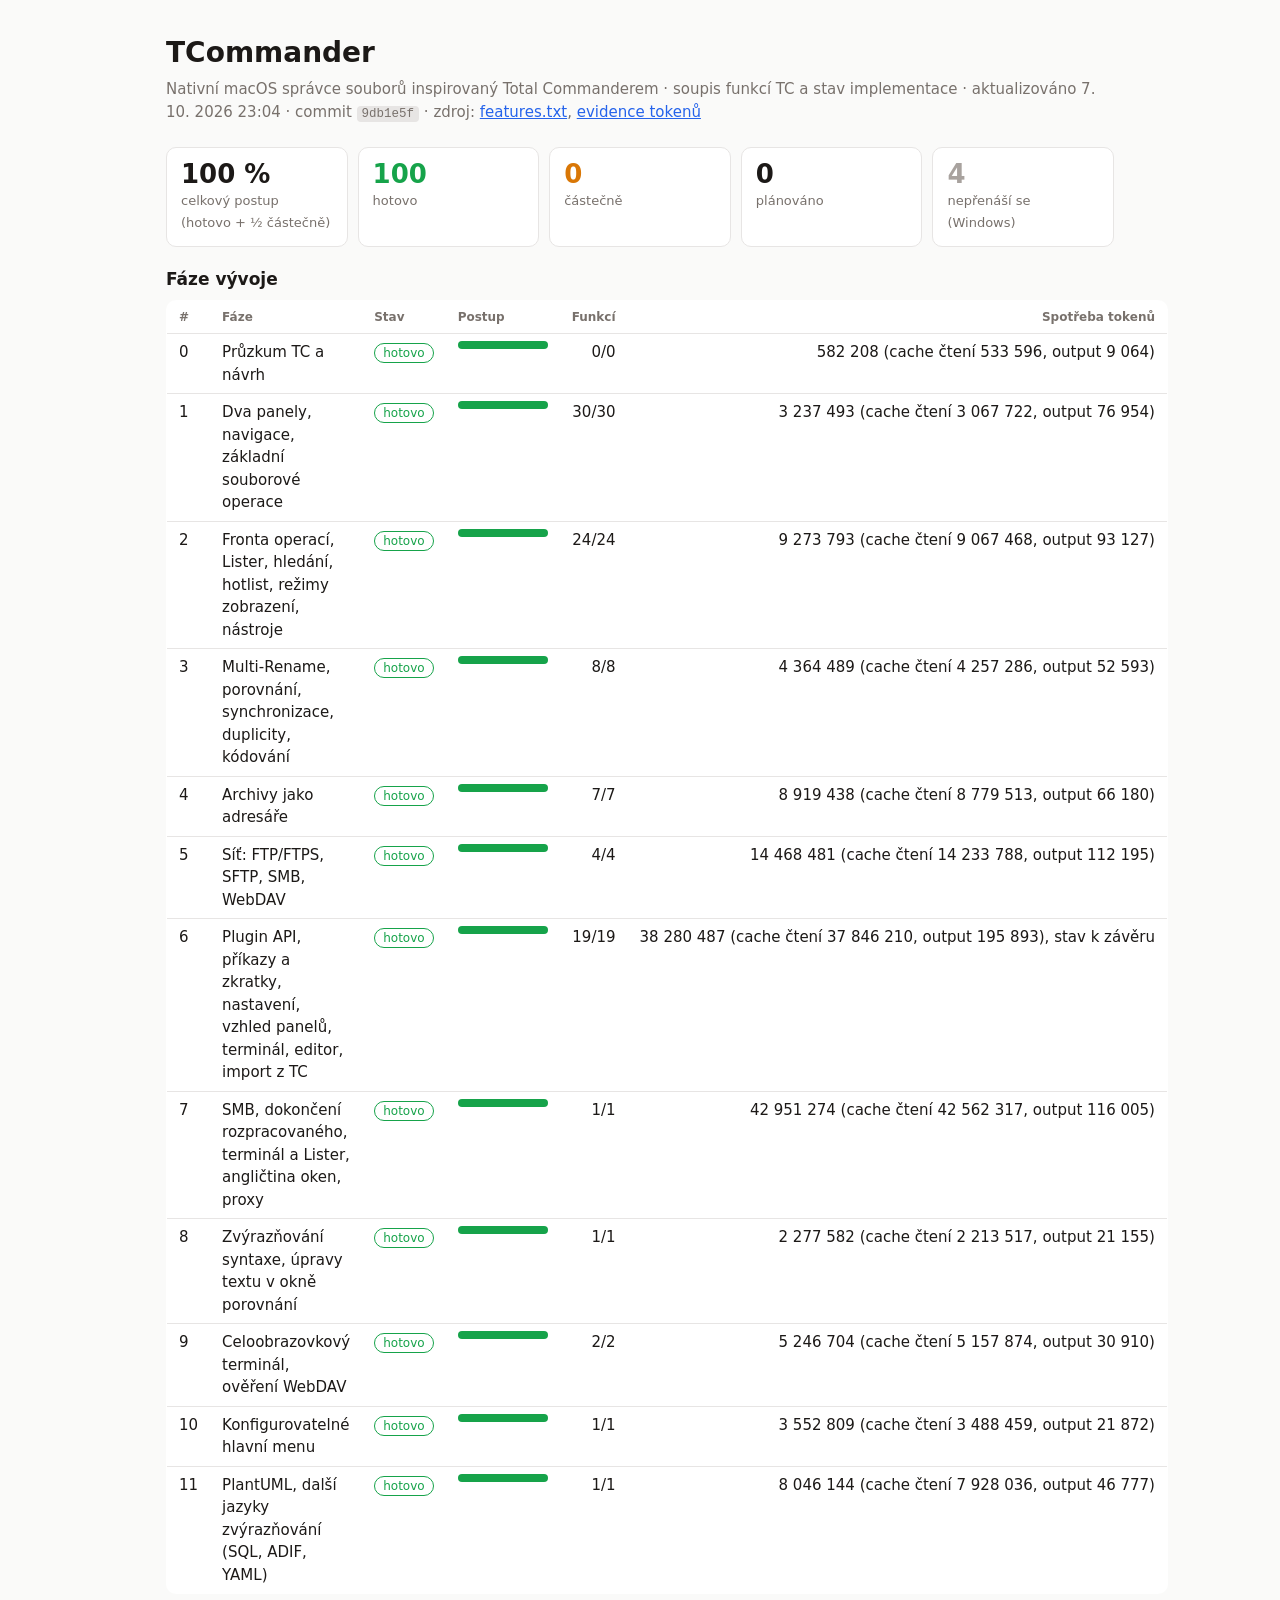
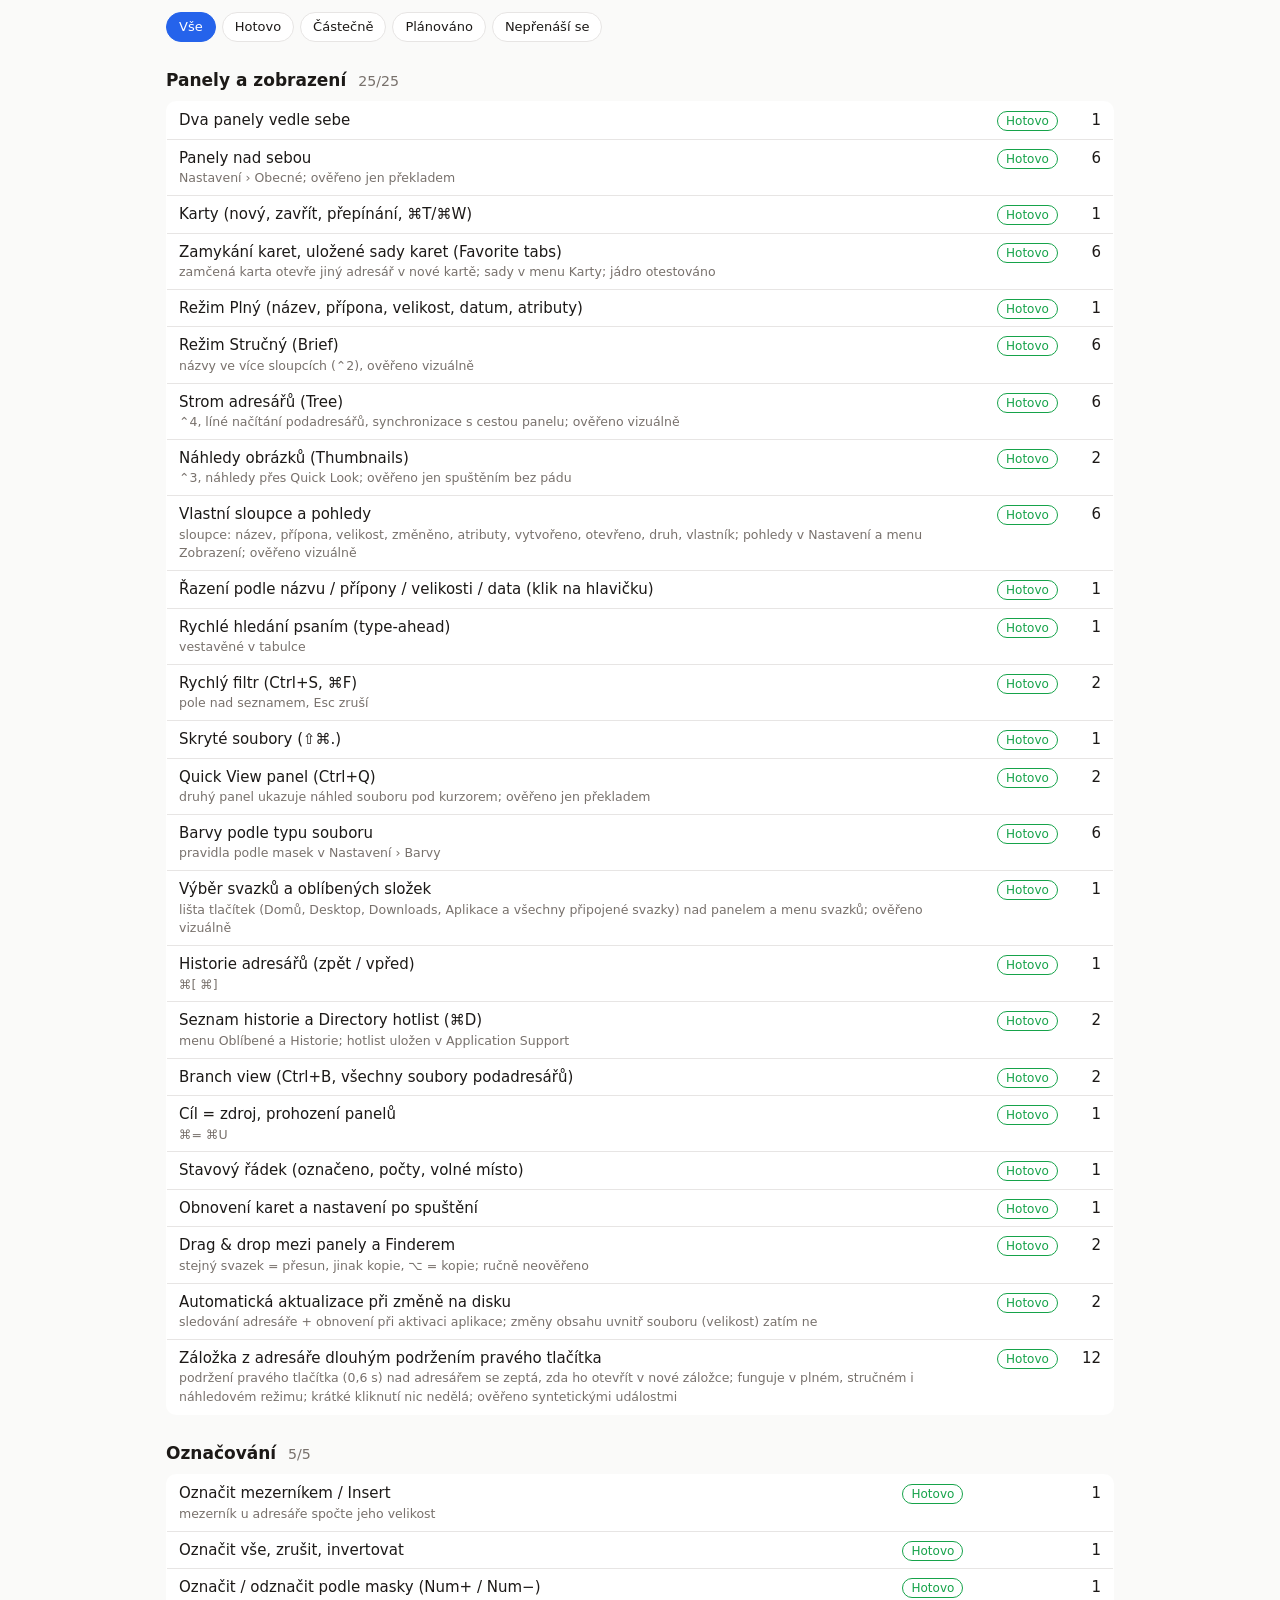
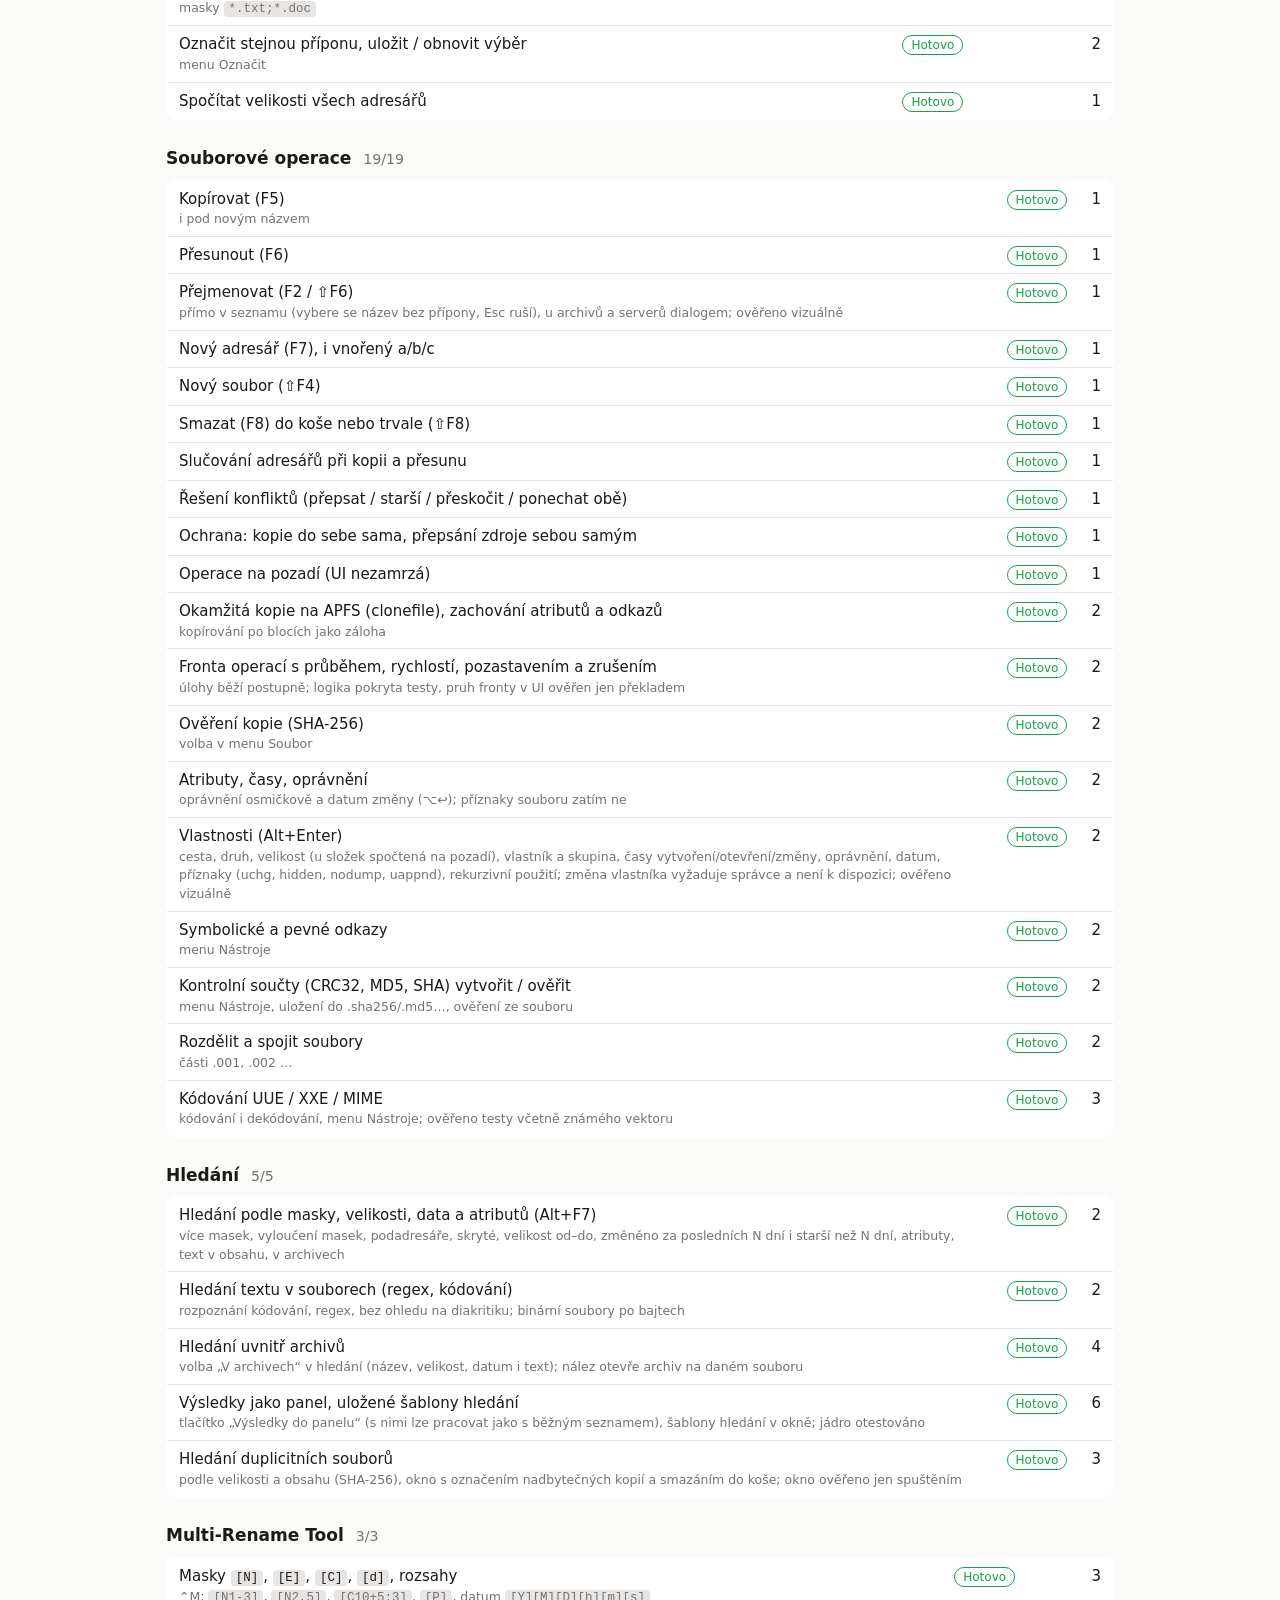
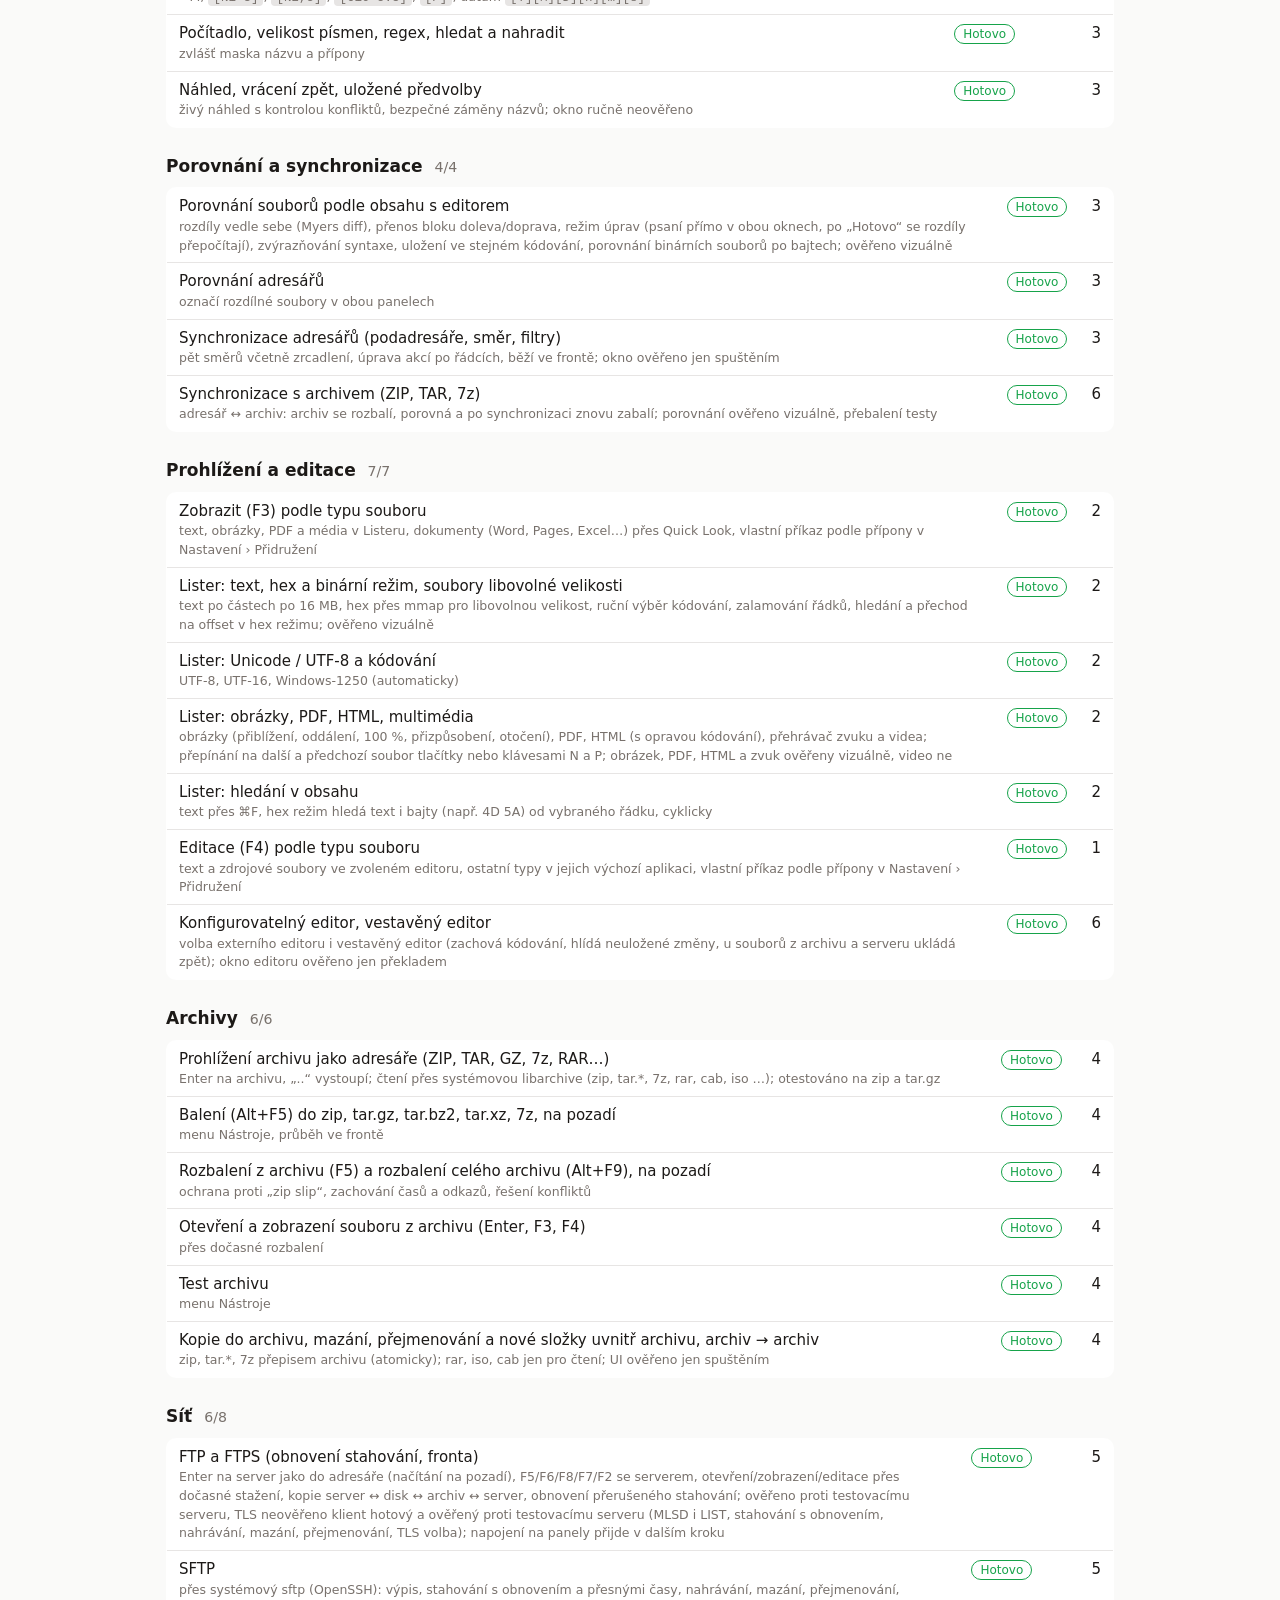
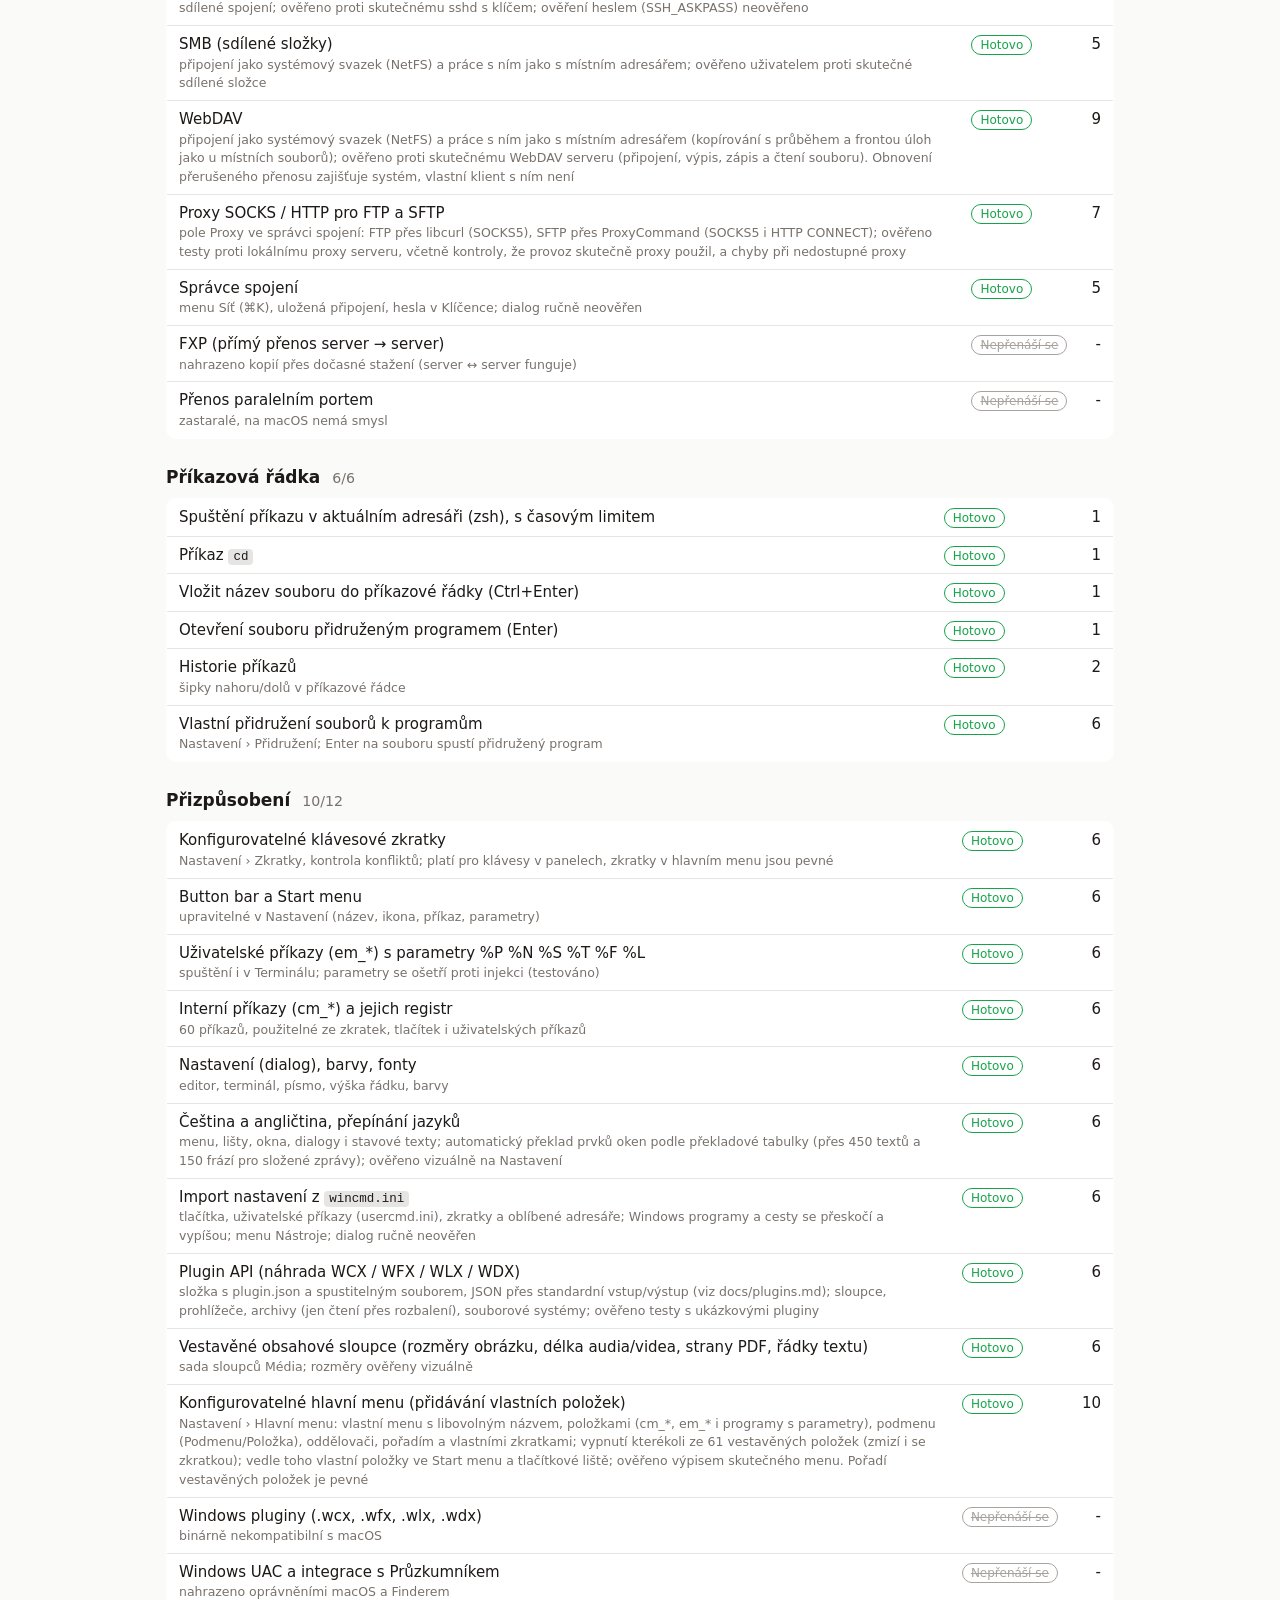
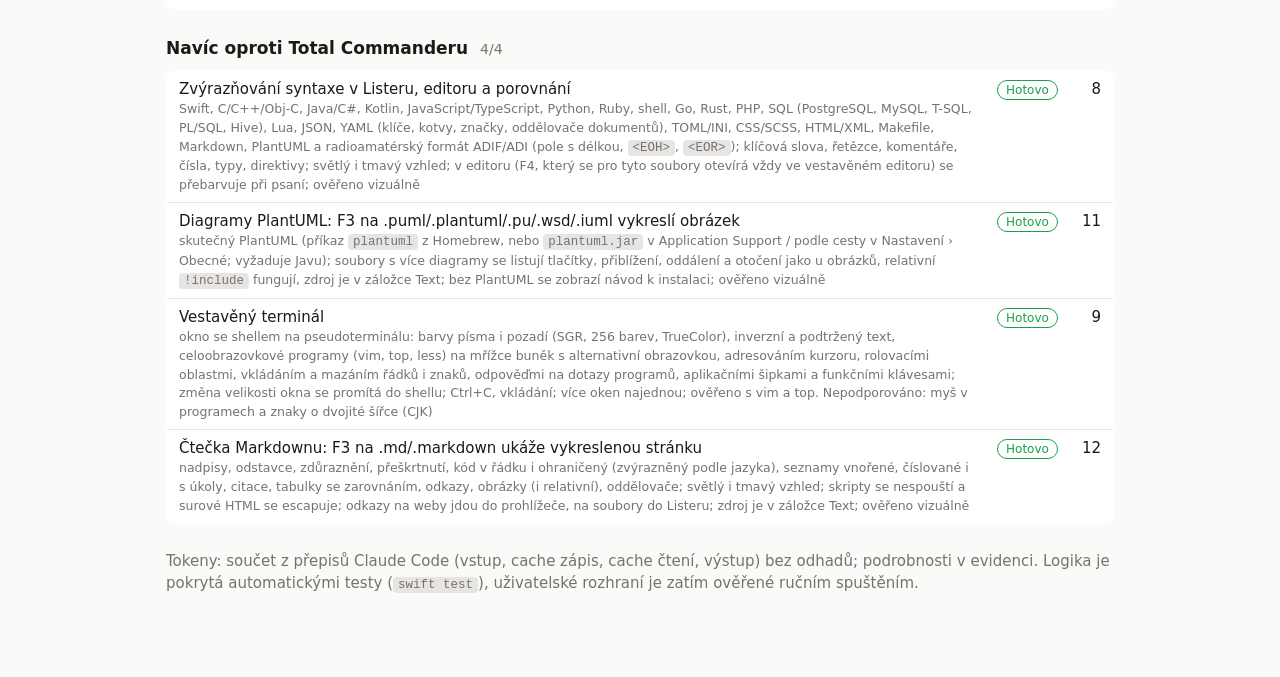
==== commit 1c71667c: "Rename the app from macTC to TCommander (bundle, product, paths with one-time settings migration, do" ====
--- a/docs/index.html
+++ b/docs/index.html
@@ -1,6 +1,6 @@
 <!doctype html>
 <html lang="cs"><head><meta charset="utf-8"><meta name="viewport" content="width=device-width,initial-scale=1">
-<title>macTC – funkce a stav</title>
+<title>TCommander – funkce a stav</title>
 <style>
 :root{--bg:#fafaf9;--fg:#1c1917;--mut:#78716c;--card:#fff;--line:#e7e5e4;--acc:#2563eb;--d:#16a34a;--p:#d97706;--t:#78716c;--x:#a8a29e}
 @media(prefers-color-scheme:dark){:root{--bg:#141413;--fg:#f5f5f4;--mut:#a8a29e;--card:#1c1b1a;--line:#2e2c2a;--acc:#60a5fa;--d:#4ade80;--p:#fbbf24;--t:#a8a29e;--x:#78716c}}
@@ -23,9 +23,9 @@
 button[aria-pressed=true]{background:var(--acc);border-color:var(--acc);color:#fff}
 @media(max-width:600px){td:nth-child(3),th:nth-child(3){display:none}}
 </style></head><body><main>
-<h1>macTC</h1>
+<h1>TCommander</h1>
 <p class="sub">Nativní macOS správce souborů inspirovaný Total Commanderem · soupis funkcí TC a stav implementace ·
-aktualizováno 7. 10. 2026 22:58 · commit <code>b3a16ce</code> · zdroj: <a href="features.txt">features.txt</a>, <a href="token-ledger.md">evidence tokenů</a></p>
+aktualizováno 7. 10. 2026 23:04 · commit <code>9db1e5f</code> · zdroj: <a href="features.txt">features.txt</a>, <a href="token-ledger.md">evidence tokenů</a></p>
 <div class="cards">
 <div class="card"><b>100 %</b><span>celkový postup (hotovo + ½ částečně)</span></div>
 <div class="card"><b style="color:var(--d)">100</b><span>hotovo</span></div>
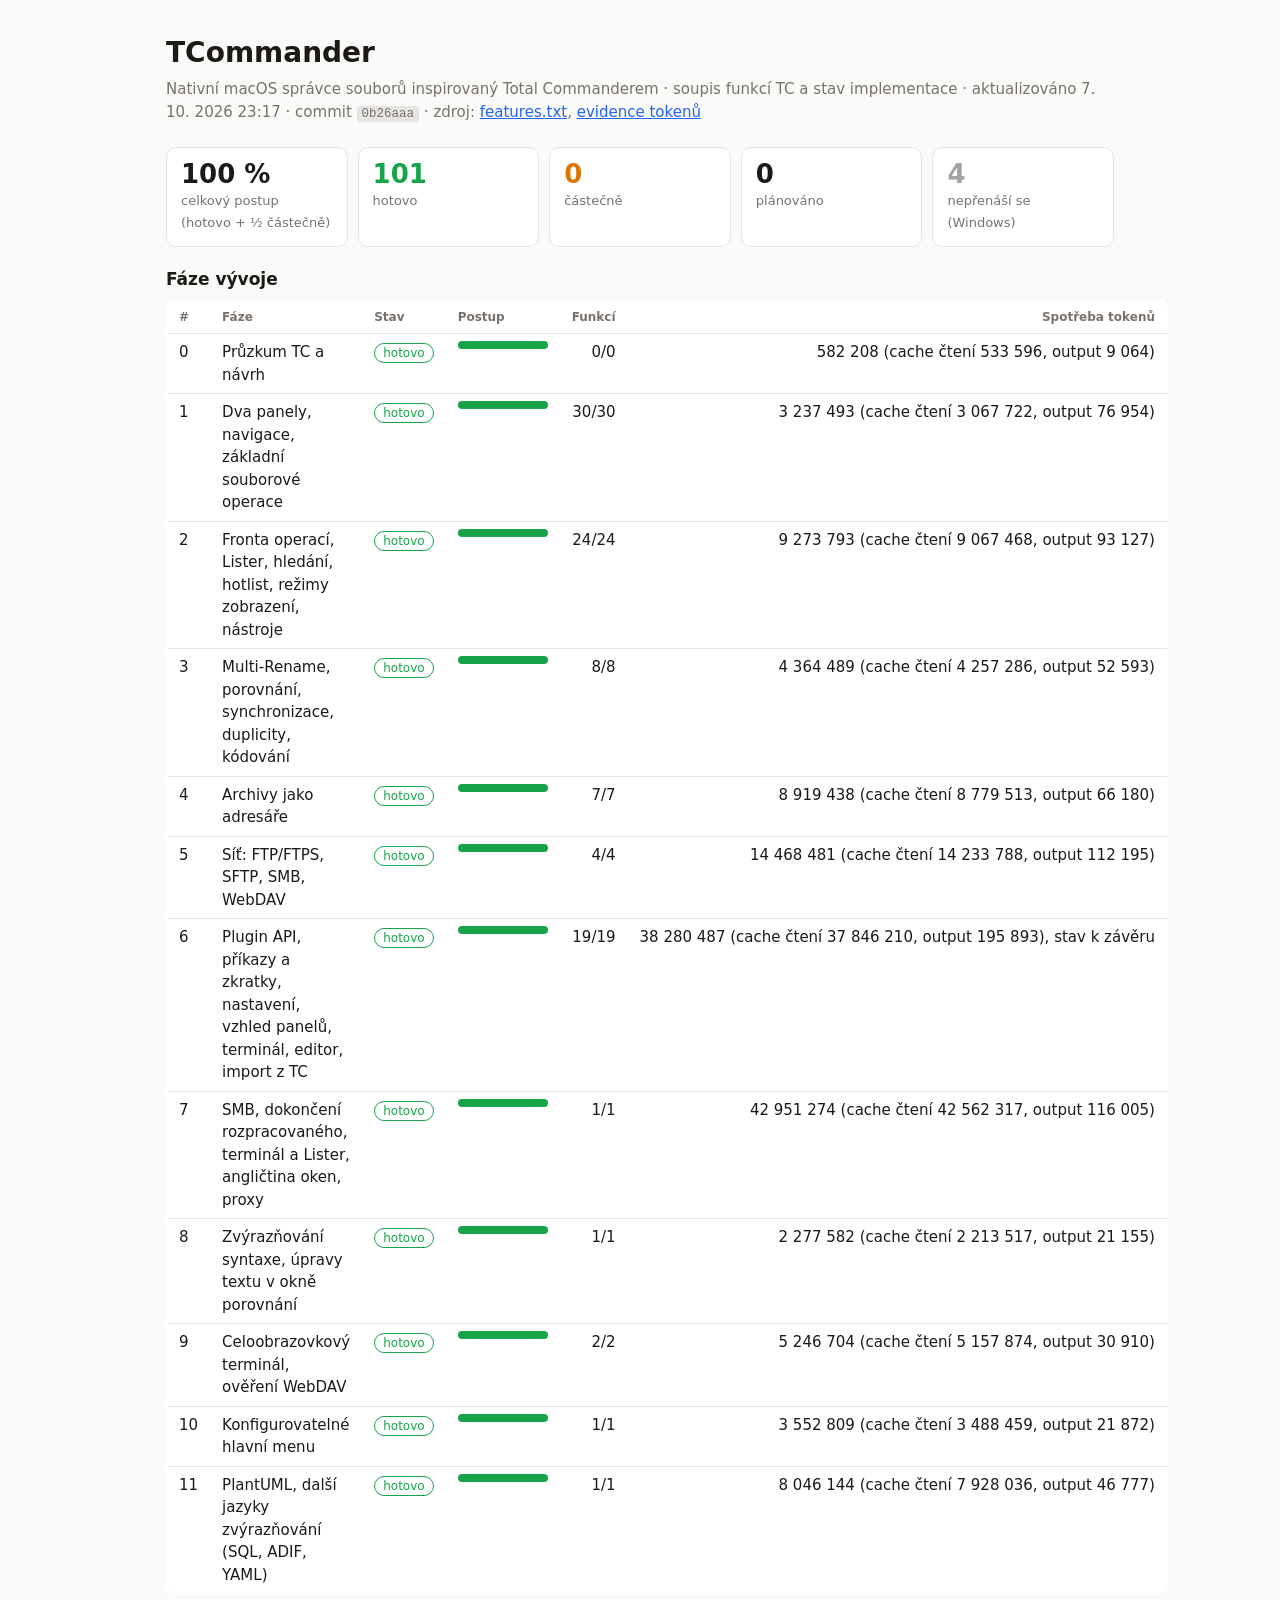
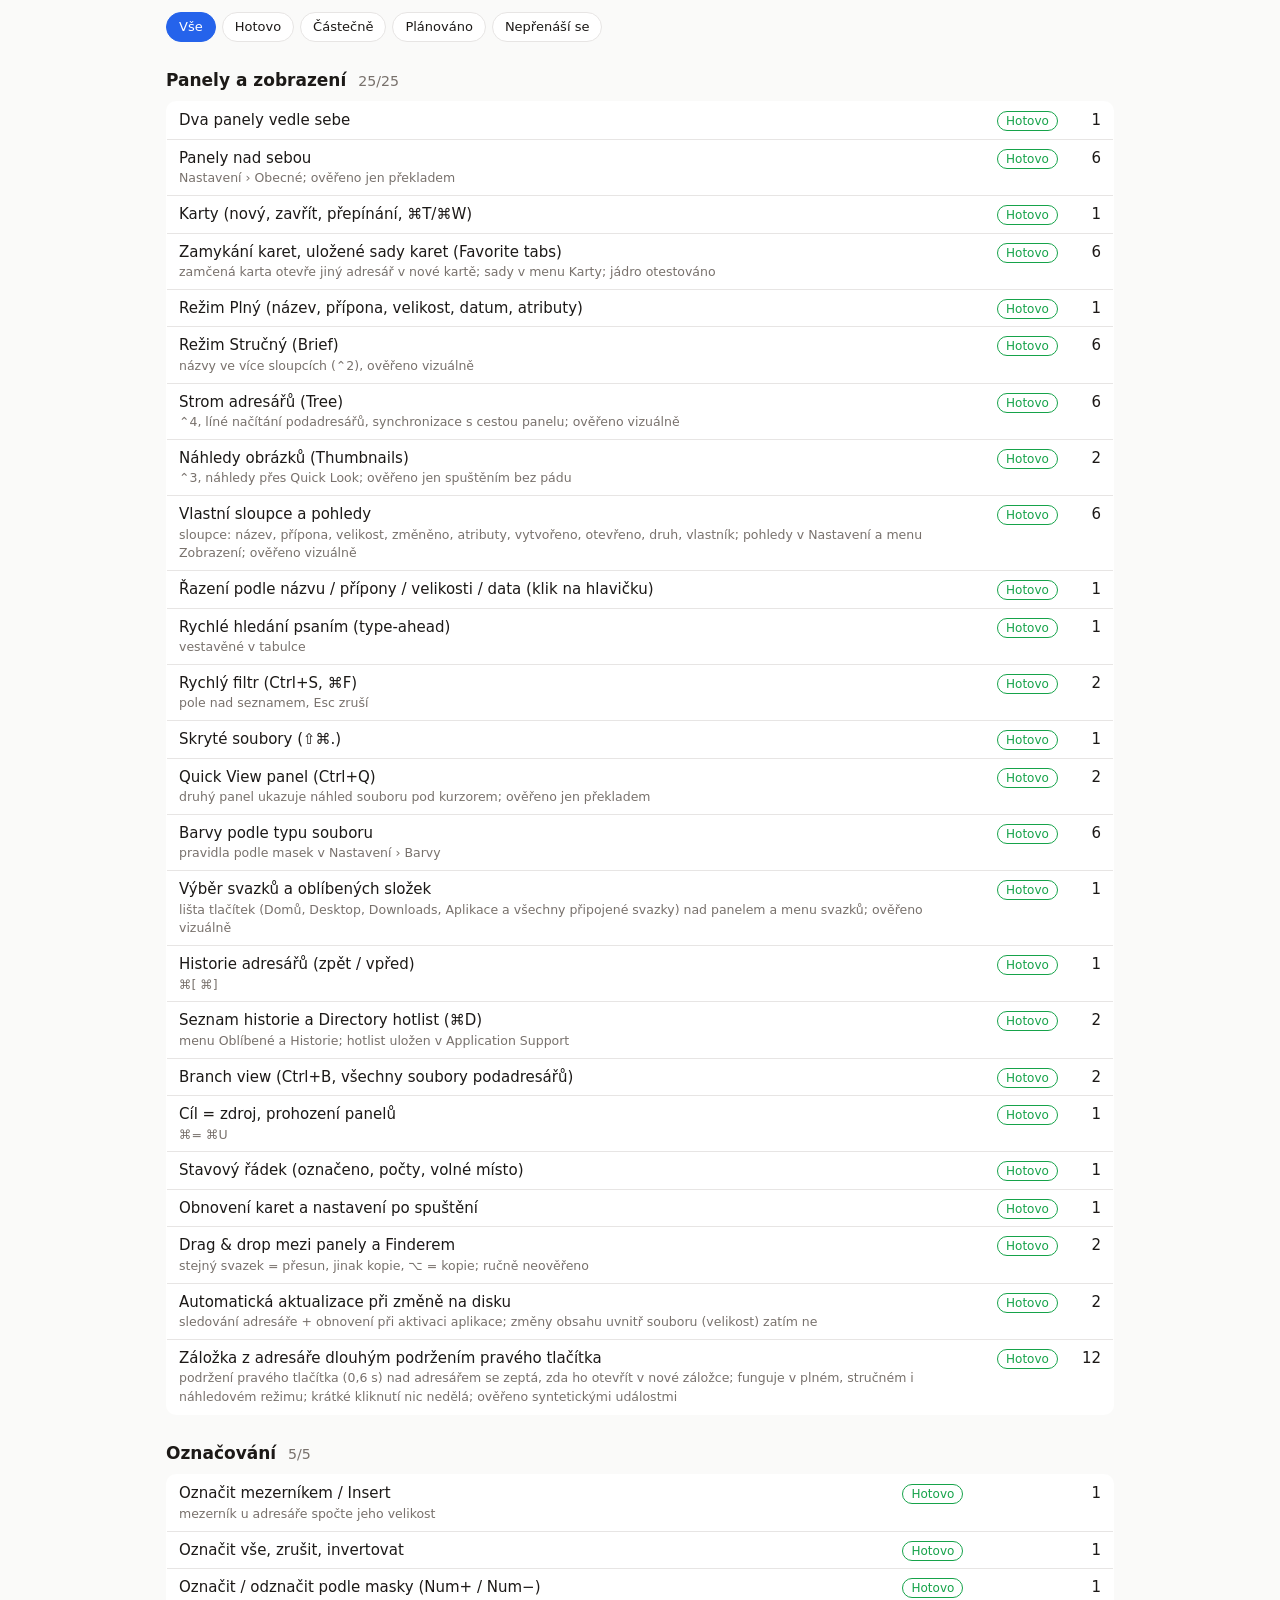
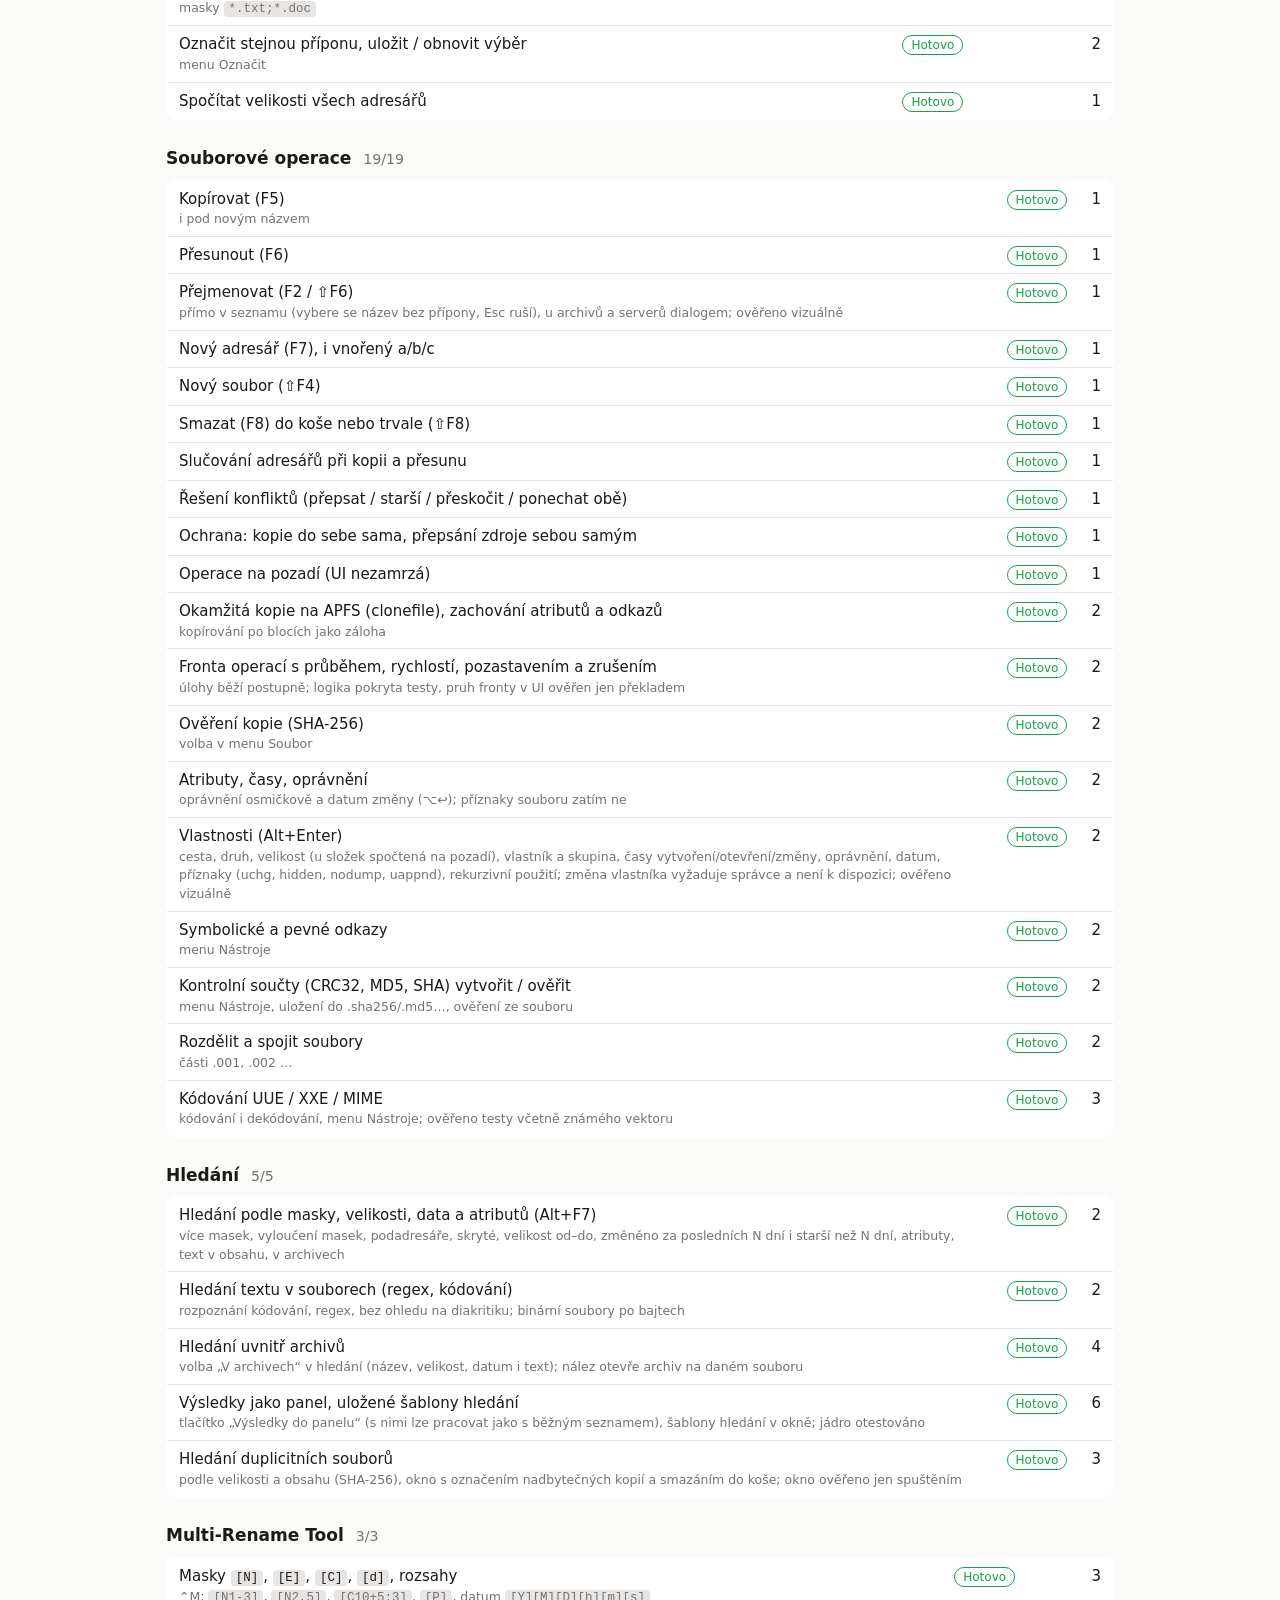
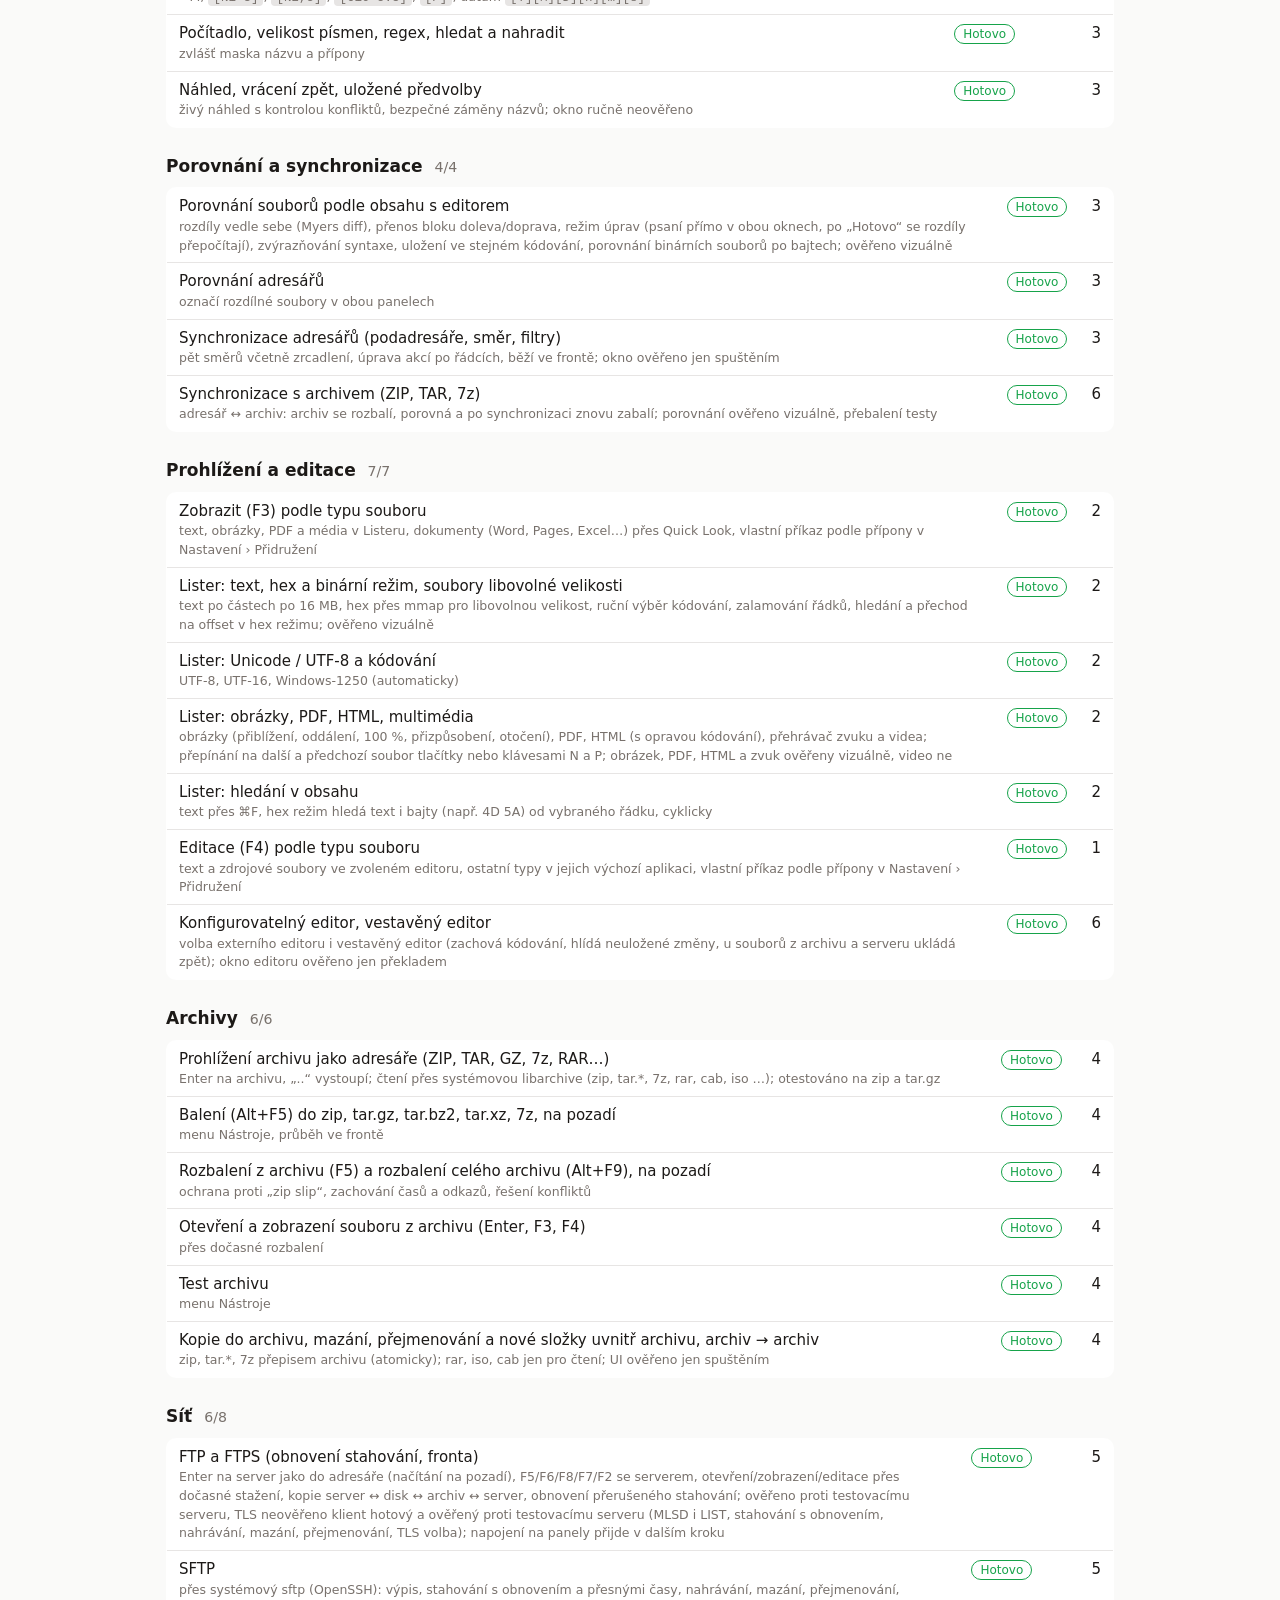
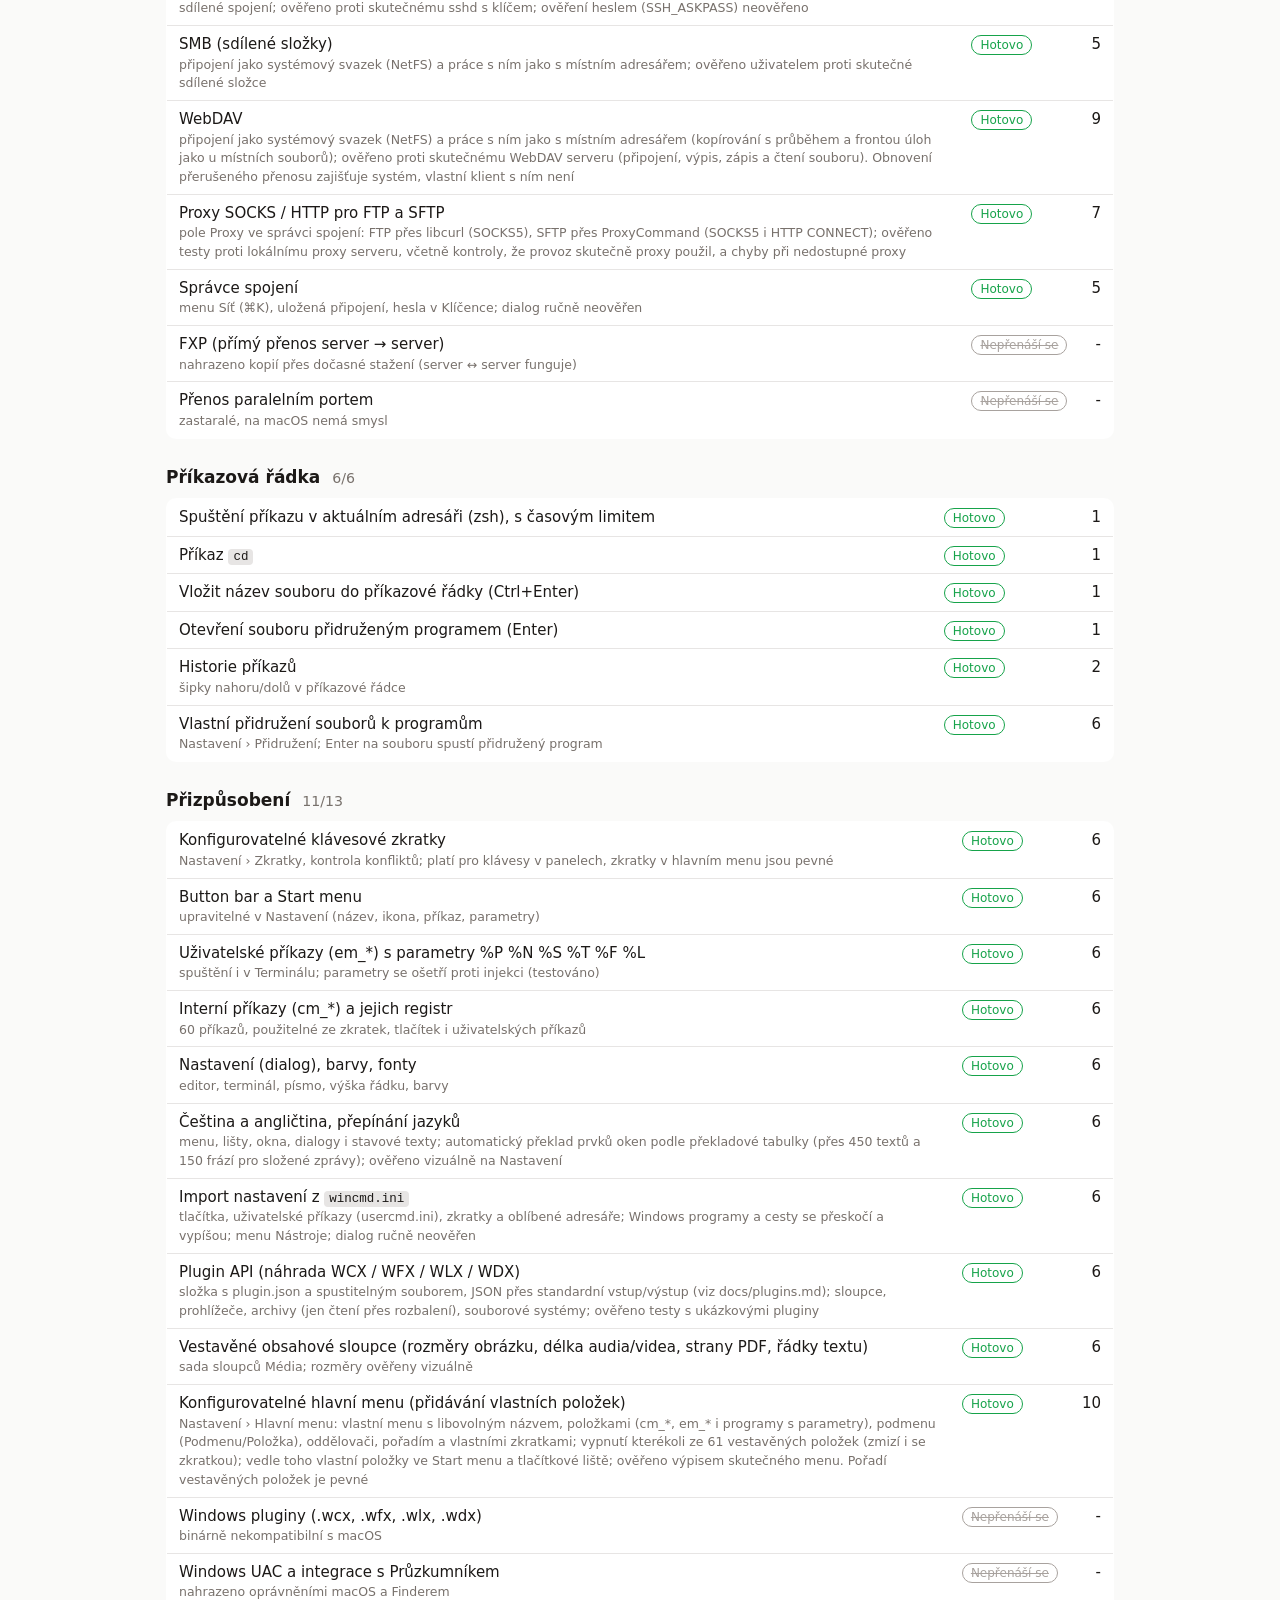
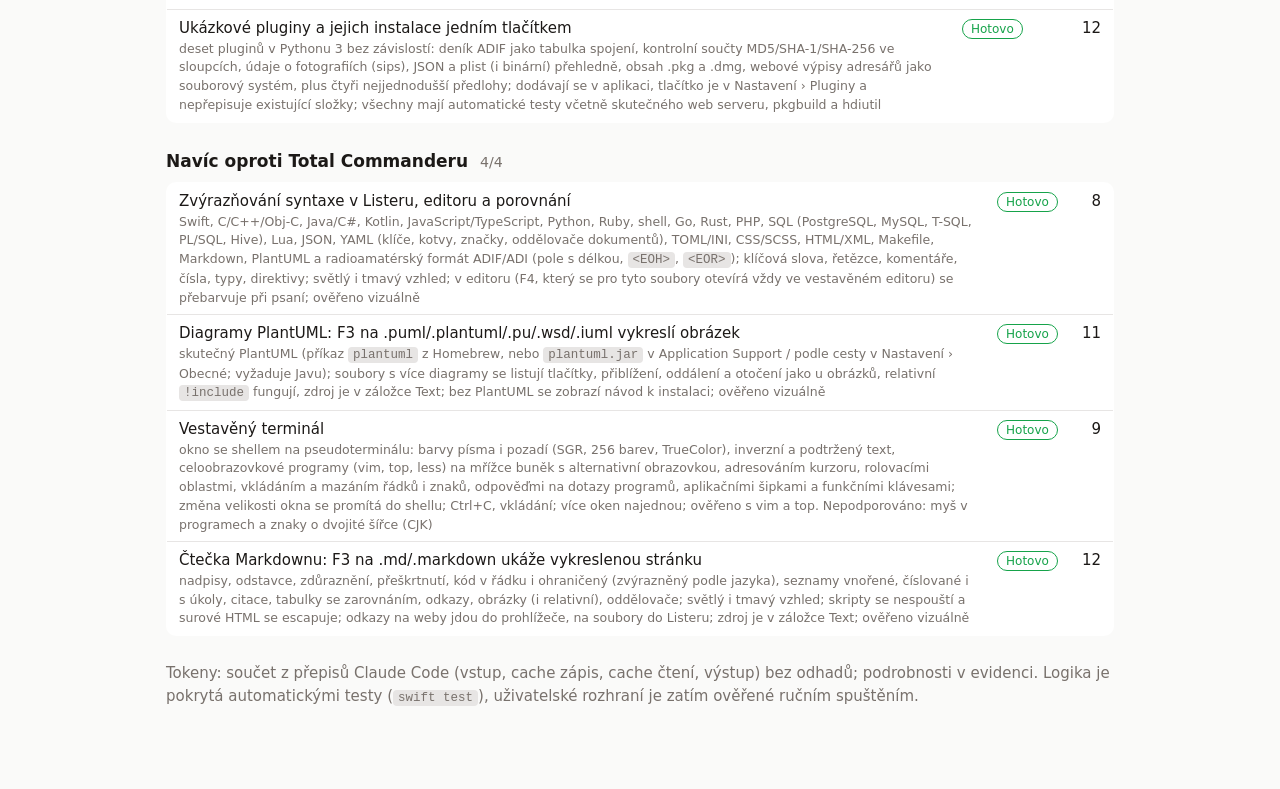
==== commit 579baaca: "Sample plugins: adifview, filehash, photoinfo, structview, macpackages, httpindex (+ installer butto" ====
--- a/docs/index.html
+++ b/docs/index.html
@@ -25,10 +25,10 @@
 </style></head><body><main>
 <h1>TCommander</h1>
 <p class="sub">Nativní macOS správce souborů inspirovaný Total Commanderem · soupis funkcí TC a stav implementace ·
-aktualizováno 7. 10. 2026 23:04 · commit <code>9db1e5f</code> · zdroj: <a href="features.txt">features.txt</a>, <a href="token-ledger.md">evidence tokenů</a></p>
+aktualizováno 7. 10. 2026 23:17 · commit <code>0b26aaa</code> · zdroj: <a href="features.txt">features.txt</a>, <a href="token-ledger.md">evidence tokenů</a></p>
 <div class="cards">
 <div class="card"><b>100 %</b><span>celkový postup (hotovo + ½ částečně)</span></div>
-<div class="card"><b style="color:var(--d)">100</b><span>hotovo</span></div>
+<div class="card"><b style="color:var(--d)">101</b><span>hotovo</span></div>
 <div class="card"><b style="color:var(--p)">0</b><span>částečně</span></div>
 <div class="card"><b>0</b><span>plánováno</span></div>
 <div class="card"><b style="color:var(--x)">4</b><span>nepřenáší se (Windows)</span></div>
@@ -38,7 +38,7 @@
 <div class="filters" id="f"><button data-f="" aria-pressed="true">Vše</button>
 <button data-f="D" aria-pressed="false">Hotovo</button><button data-f="P" aria-pressed="false">Částečně</button>
 <button data-f="T" aria-pressed="false">Plánováno</button><button data-f="X" aria-pressed="false">Nepřenáší se</button></div>
-<section><h2>Panely a zobrazení <small>25/25</small></h2><table><tr data-st="D"><td>Dva panely vedle sebe</td><td><span class="tag D">Hotovo</span></td><td class="num">1</td></tr><tr data-st="D"><td>Panely nad sebou<div class=note>Nastavení › Obecné; ověřeno jen překladem</div></td><td><span class="tag D">Hotovo</span></td><td class="num">6</td></tr><tr data-st="D"><td>Karty (nový, zavřít, přepínání, ⌘T/⌘W)</td><td><span class="tag D">Hotovo</span></td><td class="num">1</td></tr><tr data-st="D"><td>Zamykání karet, uložené sady karet (Favorite tabs)<div class=note>zamčená karta otevře jiný adresář v nové kartě; sady v menu Karty; jádro otestováno</div></td><td><span class="tag D">Hotovo</span></td><td class="num">6</td></tr><tr data-st="D"><td>Režim Plný (název, přípona, velikost, datum, atributy)</td><td><span class="tag D">Hotovo</span></td><td class="num">1</td></tr><tr data-st="D"><td>Režim Stručný (Brief)<div class=note>názvy ve více sloupcích (⌃2), ověřeno vizuálně</div></td><td><span class="tag D">Hotovo</span></td><td class="num">6</td></tr><tr data-st="D"><td>Strom adresářů (Tree)<div class=note>⌃4, líné načítání podadresářů, synchronizace s cestou panelu; ověřeno vizuálně</div></td><td><span class="tag D">Hotovo</span></td><td class="num">6</td></tr><tr data-st="D"><td>Náhledy obrázků (Thumbnails)<div class=note>⌃3, náhledy přes Quick Look; ověřeno jen spuštěním bez pádu</div></td><td><span class="tag D">Hotovo</span></td><td class="num">2</td></tr><tr data-st="D"><td>Vlastní sloupce a pohledy<div class=note>sloupce: název, přípona, velikost, změněno, atributy, vytvořeno, otevřeno, druh, vlastník; pohledy v Nastavení a menu Zobrazení; ověřeno vizuálně</div></td><td><span class="tag D">Hotovo</span></td><td class="num">6</td></tr><tr data-st="D"><td>Řazení podle názvu / přípony / velikosti / data (klik na hlavičku)</td><td><span class="tag D">Hotovo</span></td><td class="num">1</td></tr><tr data-st="D"><td>Rychlé hledání psaním (type-ahead)<div class=note>vestavěné v tabulce</div></td><td><span class="tag D">Hotovo</span></td><td class="num">1</td></tr><tr data-st="D"><td>Rychlý filtr (Ctrl+S, ⌘F)<div class=note>pole nad seznamem, Esc zruší</div></td><td><span class="tag D">Hotovo</span></td><td class="num">2</td></tr><tr data-st="D"><td>Skryté soubory (⇧⌘.)</td><td><span class="tag D">Hotovo</span></td><td class="num">1</td></tr><tr data-st="D"><td>Quick View panel (Ctrl+Q)<div class=note>druhý panel ukazuje náhled souboru pod kurzorem; ověřeno jen překladem</div></td><td><span class="tag D">Hotovo</span></td><td class="num">2</td></tr><tr data-st="D"><td>Barvy podle typu souboru<div class=note>pravidla podle masek v Nastavení › Barvy</div></td><td><span class="tag D">Hotovo</span></td><td class="num">6</td></tr><tr data-st="D"><td>Výběr svazků a oblíbených složek<div class=note>lišta tlačítek (Domů, Desktop, Downloads, Aplikace a všechny připojené svazky) nad panelem a menu svazků; ověřeno vizuálně</div></td><td><span class="tag D">Hotovo</span></td><td class="num">1</td></tr><tr data-st="D"><td>Historie adresářů (zpět / vpřed)<div class=note>⌘[ ⌘]</div></td><td><span class="tag D">Hotovo</span></td><td class="num">1</td></tr><tr data-st="D"><td>Seznam historie a Directory hotlist (⌘D)<div class=note>menu Oblíbené a Historie; hotlist uložen v Application Support</div></td><td><span class="tag D">Hotovo</span></td><td class="num">2</td></tr><tr data-st="D"><td>Branch view (Ctrl+B, všechny soubory podadresářů)</td><td><span class="tag D">Hotovo</span></td><td class="num">2</td></tr><tr data-st="D"><td>Cíl = zdroj, prohození panelů<div class=note>⌘=  ⌘U</div></td><td><span class="tag D">Hotovo</span></td><td class="num">1</td></tr><tr data-st="D"><td>Stavový řádek (označeno, počty, volné místo)</td><td><span class="tag D">Hotovo</span></td><td class="num">1</td></tr><tr data-st="D"><td>Obnovení karet a nastavení po spuštění</td><td><span class="tag D">Hotovo</span></td><td class="num">1</td></tr><tr data-st="D"><td>Drag &amp; drop mezi panely a Finderem<div class=note>stejný svazek = přesun, jinak kopie, ⌥ = kopie; ručně neověřeno</div></td><td><span class="tag D">Hotovo</span></td><td class="num">2</td></tr><tr data-st="D"><td>Automatická aktualizace při změně na disku<div class=note>sledování adresáře + obnovení při aktivaci aplikace; změny obsahu uvnitř souboru (velikost) zatím ne</div></td><td><span class="tag D">Hotovo</span></td><td class="num">2</td></tr><tr data-st="D"><td>Záložka z adresáře dlouhým podržením pravého tlačítka<div class=note>podržení pravého tlačítka (0,6 s) nad adresářem se zeptá, zda ho otevřít v nové záložce; funguje v plném, stručném i náhledovém režimu; krátké kliknutí nic nedělá; ověřeno syntetickými událostmi</div></td><td><span class="tag D">Hotovo</span></td><td class="num">12</td></tr></table></section><section><h2>Označování <small>5/5</small></h2><table><tr data-st="D"><td>Označit mezerníkem / Insert<div class=note>mezerník u adresáře spočte jeho velikost</div></td><td><span class="tag D">Hotovo</span></td><td class="num">1</td></tr><tr data-st="D"><td>Označit vše, zrušit, invertovat</td><td><span class="tag D">Hotovo</span></td><td class="num">1</td></tr><tr data-st="D"><td>Označit / odznačit podle masky (Num+ / Num−)<div class=note>masky <code>*.txt;*.doc</code></div></td><td><span class="tag D">Hotovo</span></td><td class="num">1</td></tr><tr data-st="D"><td>Označit stejnou příponu, uložit / obnovit výběr<div class=note>menu Označit</div></td><td><span class="tag D">Hotovo</span></td><td class="num">2</td></tr><tr data-st="D"><td>Spočítat velikosti všech adresářů</td><td><span class="tag D">Hotovo</span></td><td class="num">1</td></tr></table></section><section><h2>Souborové operace <small>19/19</small></h2><table><tr data-st="D"><td>Kopírovat (F5)<div class=note>i pod novým názvem</div></td><td><span class="tag D">Hotovo</span></td><td class="num">1</td></tr><tr data-st="D"><td>Přesunout (F6)</td><td><span class="tag D">Hotovo</span></td><td class="num">1</td></tr><tr data-st="D"><td>Přejmenovat (F2 / ⇧F6)<div class=note>přímo v seznamu (vybere se název bez přípony, Esc ruší), u archivů a serverů dialogem; ověřeno vizuálně</div></td><td><span class="tag D">Hotovo</span></td><td class="num">1</td></tr><tr data-st="D"><td>Nový adresář (F7), i vnořený a/b/c</td><td><span class="tag D">Hotovo</span></td><td class="num">1</td></tr><tr data-st="D"><td>Nový soubor (⇧F4)</td><td><span class="tag D">Hotovo</span></td><td class="num">1</td></tr><tr data-st="D"><td>Smazat (F8) do koše nebo trvale (⇧F8)</td><td><span class="tag D">Hotovo</span></td><td class="num">1</td></tr><tr data-st="D"><td>Slučování adresářů při kopii a přesunu</td><td><span class="tag D">Hotovo</span></td><td class="num">1</td></tr><tr data-st="D"><td>Řešení konfliktů (přepsat / starší / přeskočit / ponechat obě)</td><td><span class="tag D">Hotovo</span></td><td class="num">1</td></tr><tr data-st="D"><td>Ochrana: kopie do sebe sama, přepsání zdroje sebou samým</td><td><span class="tag D">Hotovo</span></td><td class="num">1</td></tr><tr data-st="D"><td>Operace na pozadí (UI nezamrzá)</td><td><span class="tag D">Hotovo</span></td><td class="num">1</td></tr><tr data-st="D"><td>Okamžitá kopie na APFS (clonefile), zachování atributů a odkazů<div class=note>kopírování po blocích jako záloha</div></td><td><span class="tag D">Hotovo</span></td><td class="num">2</td></tr><tr data-st="D"><td>Fronta operací s průběhem, rychlostí, pozastavením a zrušením<div class=note>úlohy běží postupně; logika pokryta testy, pruh fronty v UI ověřen jen překladem</div></td><td><span class="tag D">Hotovo</span></td><td class="num">2</td></tr><tr data-st="D"><td>Ověření kopie (SHA-256)<div class=note>volba v menu Soubor</div></td><td><span class="tag D">Hotovo</span></td><td class="num">2</td></tr><tr data-st="D"><td>Atributy, časy, oprávnění<div class=note>oprávnění osmičkově a datum změny (⌥↩); příznaky souboru zatím ne</div></td><td><span class="tag D">Hotovo</span></td><td class="num">2</td></tr><tr data-st="D"><td>Vlastnosti (Alt+Enter)<div class=note>cesta, druh, velikost (u složek spočtená na pozadí), vlastník a skupina, časy vytvoření/otevření/změny, oprávnění, datum, příznaky (uchg, hidden, nodump, uappnd), rekurzivní použití; změna vlastníka vyžaduje správce a není k dispozici; ověřeno vizuálně</div></td><td><span class="tag D">Hotovo</span></td><td class="num">2</td></tr><tr data-st="D"><td>Symbolické a pevné odkazy<div class=note>menu Nástroje</div></td><td><span class="tag D">Hotovo</span></td><td class="num">2</td></tr><tr data-st="D"><td>Kontrolní součty (CRC32, MD5, SHA) vytvořit / ověřit<div class=note>menu Nástroje, uložení do .sha256/.md5…, ověření ze souboru</div></td><td><span class="tag D">Hotovo</span></td><td class="num">2</td></tr><tr data-st="D"><td>Rozdělit a spojit soubory<div class=note>části .001, .002 …</div></td><td><span class="tag D">Hotovo</span></td><td class="num">2</td></tr><tr data-st="D"><td>Kódování UUE / XXE / MIME<div class=note>kódování i dekódování, menu Nástroje; ověřeno testy včetně známého vektoru</div></td><td><span class="tag D">Hotovo</span></td><td class="num">3</td></tr></table></section><section><h2>Hledání <small>5/5</small></h2><table><tr data-st="D"><td>Hledání podle masky, velikosti, data a atributů (Alt+F7)<div class=note>více masek, vyloučení masek, podadresáře, skryté, velikost od–do, změněno za posledních N dní i starší než N dní, atributy, text v obsahu, v archivech</div></td><td><span class="tag D">Hotovo</span></td><td class="num">2</td></tr><tr data-st="D"><td>Hledání textu v souborech (regex, kódování)<div class=note>rozpoznání kódování, regex, bez ohledu na diakritiku; binární soubory po bajtech</div></td><td><span class="tag D">Hotovo</span></td><td class="num">2</td></tr><tr data-st="D"><td>Hledání uvnitř archivů<div class=note>volba „V archivech“ v hledání (název, velikost, datum i text); nález otevře archiv na daném souboru</div></td><td><span class="tag D">Hotovo</span></td><td class="num">4</td></tr><tr data-st="D"><td>Výsledky jako panel, uložené šablony hledání<div class=note>tlačítko „Výsledky do panelu“ (s nimi lze pracovat jako s běžným seznamem), šablony hledání v okně; jádro otestováno</div></td><td><span class="tag D">Hotovo</span></td><td class="num">6</td></tr><tr data-st="D"><td>Hledání duplicitních souborů<div class=note>podle velikosti a obsahu (SHA-256), okno s označením nadbytečných kopií a smazáním do koše; okno ověřeno jen spuštěním</div></td><td><span class="tag D">Hotovo</span></td><td class="num">3</td></tr></table></section><section><h2>Multi-Rename Tool <small>3/3</small></h2><table><tr data-st="D"><td>Masky <code>[N]</code>, <code>[E]</code>, <code>[C]</code>, <code>[d]</code>, rozsahy<div class=note>⌃M; <code>[N1-3]</code>, <code>[N2,5]</code>, <code>[C10+5:3]</code>, <code>[P]</code>, datum <code>[Y][M][D][h][m][s]</code></div></td><td><span class="tag D">Hotovo</span></td><td class="num">3</td></tr><tr data-st="D"><td>Počítadlo, velikost písmen, regex, hledat a nahradit<div class=note>zvlášť maska názvu a přípony</div></td><td><span class="tag D">Hotovo</span></td><td class="num">3</td></tr><tr data-st="D"><td>Náhled, vrácení zpět, uložené předvolby<div class=note>živý náhled s kontrolou konfliktů, bezpečné záměny názvů; okno ručně neověřeno</div></td><td><span class="tag D">Hotovo</span></td><td class="num">3</td></tr></table></section><section><h2>Porovnání a synchronizace <small>4/4</small></h2><table><tr data-st="D"><td>Porovnání souborů podle obsahu s editorem<div class=note>rozdíly vedle sebe (Myers diff), přenos bloku doleva/doprava, režim úprav (psaní přímo v obou oknech, po „Hotovo“ se rozdíly přepočítají), zvýrazňování syntaxe, uložení ve stejném kódování, porovnání binárních souborů po bajtech; ověřeno vizuálně</div></td><td><span class="tag D">Hotovo</span></td><td class="num">3</td></tr><tr data-st="D"><td>Porovnání adresářů<div class=note>označí rozdílné soubory v obou panelech</div></td><td><span class="tag D">Hotovo</span></td><td class="num">3</td></tr><tr data-st="D"><td>Synchronizace adresářů (podadresáře, směr, filtry)<div class=note>pět směrů včetně zrcadlení, úprava akcí po řádcích, běží ve frontě; okno ověřeno jen spuštěním</div></td><td><span class="tag D">Hotovo</span></td><td class="num">3</td></tr><tr data-st="D"><td>Synchronizace s archivem (ZIP, TAR, 7z)<div class=note>adresář ↔ archiv: archiv se rozbalí, porovná a po synchronizaci znovu zabalí; porovnání ověřeno vizuálně, přebalení testy</div></td><td><span class="tag D">Hotovo</span></td><td class="num">6</td></tr></table></section><section><h2>Prohlížení a editace <small>7/7</small></h2><table><tr data-st="D"><td>Zobrazit (F3) podle typu souboru<div class=note>text, obrázky, PDF a média v Listeru, dokumenty (Word, Pages, Excel…) přes Quick Look, vlastní příkaz podle přípony v Nastavení › Přidružení</div></td><td><span class="tag D">Hotovo</span></td><td class="num">2</td></tr><tr data-st="D"><td>Lister: text, hex a binární režim, soubory libovolné velikosti<div class=note>text po částech po 16 MB, hex přes mmap pro libovolnou velikost, ruční výběr kódování, zalamování řádků, hledání a přechod na offset v hex režimu; ověřeno vizuálně</div></td><td><span class="tag D">Hotovo</span></td><td class="num">2</td></tr><tr data-st="D"><td>Lister: Unicode / UTF-8 a kódování<div class=note>UTF-8, UTF-16, Windows-1250 (automaticky)</div></td><td><span class="tag D">Hotovo</span></td><td class="num">2</td></tr><tr data-st="D"><td>Lister: obrázky, PDF, HTML, multimédia<div class=note>obrázky (přiblížení, oddálení, 100 %, přizpůsobení, otočení), PDF, HTML (s opravou kódování), přehrávač zvuku a videa; přepínání na další a předchozí soubor tlačítky nebo klávesami N a P; obrázek, PDF, HTML a zvuk ověřeny vizuálně, video ne</div></td><td><span class="tag D">Hotovo</span></td><td class="num">2</td></tr><tr data-st="D"><td>Lister: hledání v obsahu<div class=note>text přes ⌘F, hex režim hledá text i bajty (např. 4D 5A) od vybraného řádku, cyklicky</div></td><td><span class="tag D">Hotovo</span></td><td class="num">2</td></tr><tr data-st="D"><td>Editace (F4) podle typu souboru<div class=note>text a zdrojové soubory ve zvoleném editoru, ostatní typy v jejich výchozí aplikaci, vlastní příkaz podle přípony v Nastavení › Přidružení</div></td><td><span class="tag D">Hotovo</span></td><td class="num">1</td></tr><tr data-st="D"><td>Konfigurovatelný editor, vestavěný editor<div class=note>volba externího editoru i vestavěný editor (zachová kódování, hlídá neuložené změny, u souborů z archivu a serveru ukládá zpět); okno editoru ověřeno jen překladem</div></td><td><span class="tag D">Hotovo</span></td><td class="num">6</td></tr></table></section><section><h2>Archivy <small>6/6</small></h2><table><tr data-st="D"><td>Prohlížení archivu jako adresáře (ZIP, TAR, GZ, 7z, RAR…)<div class=note>Enter na archivu, „..“ vystoupí; čtení přes systémovou libarchive (zip, tar.*, 7z, rar, cab, iso …); otestováno na zip a tar.gz</div></td><td><span class="tag D">Hotovo</span></td><td class="num">4</td></tr><tr data-st="D"><td>Balení (Alt+F5) do zip, tar.gz, tar.bz2, tar.xz, 7z, na pozadí<div class=note>menu Nástroje, průběh ve frontě</div></td><td><span class="tag D">Hotovo</span></td><td class="num">4</td></tr><tr data-st="D"><td>Rozbalení z archivu (F5) a rozbalení celého archivu (Alt+F9), na pozadí<div class=note>ochrana proti „zip slip“, zachování časů a odkazů, řešení konfliktů</div></td><td><span class="tag D">Hotovo</span></td><td class="num">4</td></tr><tr data-st="D"><td>Otevření a zobrazení souboru z archivu (Enter, F3, F4)<div class=note>přes dočasné rozbalení</div></td><td><span class="tag D">Hotovo</span></td><td class="num">4</td></tr><tr data-st="D"><td>Test archivu<div class=note>menu Nástroje</div></td><td><span class="tag D">Hotovo</span></td><td class="num">4</td></tr><tr data-st="D"><td>Kopie do archivu, mazání, přejmenování a nové složky uvnitř archivu, archiv → archiv<div class=note>zip, tar.*, 7z přepisem archivu (atomicky); rar, iso, cab jen pro čtení; UI ověřeno jen spuštěním</div></td><td><span class="tag D">Hotovo</span></td><td class="num">4</td></tr></table></section><section><h2>Síť <small>6/8</small></h2><table><tr data-st="D"><td>FTP a FTPS (obnovení stahování, fronta)<div class=note>Enter na server jako do adresáře (načítání na pozadí), F5/F6/F8/F7/F2 se serverem, otevření/zobrazení/editace přes dočasné stažení, kopie server ↔ disk ↔ archiv ↔ server, obnovení přerušeného stahování; ověřeno proti testovacímu serveru, TLS neověřeno klient hotový a ověřený proti testovacímu serveru (MLSD i LIST, stahování s obnovením, nahrávání, mazání, přejmenování, TLS volba); napojení na panely přijde v dalším kroku</div></td><td><span class="tag D">Hotovo</span></td><td class="num">5</td></tr><tr data-st="D"><td>SFTP<div class=note>přes systémový sftp (OpenSSH): výpis, stahování s obnovením a přesnými časy, nahrávání, mazání, přejmenování, sdílené spojení; ověřeno proti skutečnému sshd s klíčem; ověření heslem (SSH_ASKPASS) neověřeno</div></td><td><span class="tag D">Hotovo</span></td><td class="num">5</td></tr><tr data-st="D"><td>SMB (sdílené složky)<div class=note>připojení jako systémový svazek (NetFS) a práce s ním jako s místním adresářem; ověřeno uživatelem proti skutečné sdílené složce</div></td><td><span class="tag D">Hotovo</span></td><td class="num">5</td></tr><tr data-st="D"><td>WebDAV<div class=note>připojení jako systémový svazek (NetFS) a práce s ním jako s místním adresářem (kopírování s průběhem a frontou úloh jako u místních souborů); ověřeno proti skutečnému WebDAV serveru (připojení, výpis, zápis a čtení souboru). Obnovení přerušeného přenosu zajišťuje systém, vlastní klient s ním není</div></td><td><span class="tag D">Hotovo</span></td><td class="num">9</td></tr><tr data-st="D"><td>Proxy SOCKS / HTTP pro FTP a SFTP<div class=note>pole Proxy ve správci spojení: FTP přes libcurl (SOCKS5), SFTP přes ProxyCommand (SOCKS5 i HTTP CONNECT); ověřeno testy proti lokálnímu proxy serveru, včetně kontroly, že provoz skutečně proxy použil, a chyby při nedostupné proxy</div></td><td><span class="tag D">Hotovo</span></td><td class="num">7</td></tr><tr data-st="D"><td>Správce spojení<div class=note>menu Síť (⌘K), uložená připojení, hesla v Klíčence; dialog ručně neověřen</div></td><td><span class="tag D">Hotovo</span></td><td class="num">5</td></tr><tr data-st="X"><td>FXP (přímý přenos server → server)<div class=note>nahrazeno kopií přes dočasné stažení (server ↔ server funguje)</div></td><td><span class="tag X">Nepřenáší se</span></td><td class="num">-</td></tr><tr data-st="X"><td>Přenos paralelním portem<div class=note>zastaralé, na macOS nemá smysl</div></td><td><span class="tag X">Nepřenáší se</span></td><td class="num">-</td></tr></table></section><section><h2>Příkazová řádka <small>6/6</small></h2><table><tr data-st="D"><td>Spuštění příkazu v aktuálním adresáři (zsh), s časovým limitem</td><td><span class="tag D">Hotovo</span></td><td class="num">1</td></tr><tr data-st="D"><td>Příkaz <code>cd</code></td><td><span class="tag D">Hotovo</span></td><td class="num">1</td></tr><tr data-st="D"><td>Vložit název souboru do příkazové řádky (Ctrl+Enter)</td><td><span class="tag D">Hotovo</span></td><td class="num">1</td></tr><tr data-st="D"><td>Otevření souboru přidruženým programem (Enter)</td><td><span class="tag D">Hotovo</span></td><td class="num">1</td></tr><tr data-st="D"><td>Historie příkazů<div class=note>šipky nahoru/dolů v příkazové řádce</div></td><td><span class="tag D">Hotovo</span></td><td class="num">2</td></tr><tr data-st="D"><td>Vlastní přidružení souborů k programům<div class=note>Nastavení › Přidružení; Enter na souboru spustí přidružený program</div></td><td><span class="tag D">Hotovo</span></td><td class="num">6</td></tr></table></section><section><h2>Přizpůsobení <small>10/12</small></h2><table><tr data-st="D"><td>Konfigurovatelné klávesové zkratky<div class=note>Nastavení › Zkratky, kontrola konfliktů; platí pro klávesy v panelech, zkratky v hlavním menu jsou pevné</div></td><td><span class="tag D">Hotovo</span></td><td class="num">6</td></tr><tr data-st="D"><td>Button bar a Start menu<div class=note>upravitelné v Nastavení (název, ikona, příkaz, parametry)</div></td><td><span class="tag D">Hotovo</span></td><td class="num">6</td></tr><tr data-st="D"><td>Uživatelské příkazy (em_*) s parametry %P %N %S %T %F %L<div class=note>spuštění i v Terminálu; parametry se ošetří proti injekci (testováno)</div></td><td><span class="tag D">Hotovo</span></td><td class="num">6</td></tr><tr data-st="D"><td>Interní příkazy (cm_*) a jejich registr<div class=note>60 příkazů, použitelné ze zkratek, tlačítek i uživatelských příkazů</div></td><td><span class="tag D">Hotovo</span></td><td class="num">6</td></tr><tr data-st="D"><td>Nastavení (dialog), barvy, fonty<div class=note>editor, terminál, písmo, výška řádku, barvy</div></td><td><span class="tag D">Hotovo</span></td><td class="num">6</td></tr><tr data-st="D"><td>Čeština a angličtina, přepínání jazyků<div class=note>menu, lišty, okna, dialogy i stavové texty; automatický překlad prvků oken podle překladové tabulky (přes 450 textů a 150 frází pro složené zprávy); ověřeno vizuálně na Nastavení</div></td><td><span class="tag D">Hotovo</span></td><td class="num">6</td></tr><tr data-st="D"><td>Import nastavení z <code>wincmd.ini</code><div class=note>tlačítka, uživatelské příkazy (usercmd.ini), zkratky a oblíbené adresáře; Windows programy a cesty se přeskočí a vypíšou; menu Nástroje; dialog ručně neověřen</div></td><td><span class="tag D">Hotovo</span></td><td class="num">6</td></tr><tr data-st="D"><td>Plugin API (náhrada WCX / WFX / WLX / WDX)<div class=note>složka s plugin.json a spustitelným souborem, JSON přes standardní vstup/výstup (viz docs/plugins.md); sloupce, prohlížeče, archivy (jen čtení přes rozbalení), souborové systémy; ověřeno testy s ukázkovými pluginy</div></td><td><span class="tag D">Hotovo</span></td><td class="num">6</td></tr><tr data-st="D"><td>Vestavěné obsahové sloupce (rozměry obrázku, délka audia/videa, strany PDF, řádky textu)<div class=note>sada sloupců Média; rozměry ověřeny vizuálně</div></td><td><span class="tag D">Hotovo</span></td><td class="num">6</td></tr><tr data-st="D"><td>Konfigurovatelné hlavní menu (přidávání vlastních položek)<div class=note>Nastavení › Hlavní menu: vlastní menu s libovolným názvem, položkami (cm_*, em_* i programy s parametry), podmenu (Podmenu/Položka), oddělovači, pořadím a vlastními zkratkami; vypnutí kterékoli ze 61 vestavěných položek (zmizí i se zkratkou); vedle toho vlastní položky ve Start menu a tlačítkové liště; ověřeno výpisem skutečného menu. Pořadí vestavěných položek je pevné</div></td><td><span class="tag D">Hotovo</span></td><td class="num">10</td></tr><tr data-st="X"><td>Windows pluginy (.wcx, .wfx, .wlx, .wdx)<div class=note>binárně nekompatibilní s macOS</div></td><td><span class="tag X">Nepřenáší se</span></td><td class="num">-</td></tr><tr data-st="X"><td>Windows UAC a integrace s Průzkumníkem<div class=note>nahrazeno oprávněními macOS a Finderem</div></td><td><span class="tag X">Nepřenáší se</span></td><td class="num">-</td></tr></table></section><section><h2>Navíc oproti Total Commanderu <small>4/4</small></h2><table><tr data-st="D"><td>Zvýrazňování syntaxe v Listeru, editoru a porovnání<div class=note>Swift, C/C++/Obj-C, Java/C#, Kotlin, JavaScript/TypeScript, Python, Ruby, shell, Go, Rust, PHP, SQL (PostgreSQL, MySQL, T-SQL, PL/SQL, Hive), Lua, JSON, YAML (klíče, kotvy, značky, oddělovače dokumentů), TOML/INI, CSS/SCSS, HTML/XML, Makefile, Markdown, PlantUML a radioamatérský formát ADIF/ADI (pole s délkou, <code>&lt;EOH&gt;</code>, <code>&lt;EOR&gt;</code>); klíčová slova, řetězce, komentáře, čísla, typy, direktivy; světlý i tmavý vzhled; v editoru (F4, který se pro tyto soubory otevírá vždy ve vestavěném editoru) se přebarvuje při psaní; ověřeno vizuálně</div></td><td><span class="tag D">Hotovo</span></td><td class="num">8</td></tr><tr data-st="D"><td>Diagramy PlantUML: F3 na .puml/.plantuml/.pu/.wsd/.iuml vykreslí obrázek<div class=note>skutečný PlantUML (příkaz <code>plantuml</code> z Homebrew, nebo <code>plantuml.jar</code> v Application Support / podle cesty v Nastavení › Obecné; vyžaduje Javu); soubory s více diagramy se listují tlačítky, přiblížení, oddálení a otočení jako u obrázků, relativní <code>!include</code> fungují, zdroj je v záložce Text; bez PlantUML se zobrazí návod k instalaci; ověřeno vizuálně</div></td><td><span class="tag D">Hotovo</span></td><td class="num">11</td></tr><tr data-st="D"><td>Vestavěný terminál<div class=note>okno se shellem na pseudoterminálu: barvy písma i pozadí (SGR, 256 barev, TrueColor), inverzní a podtržený text, celoobrazovkové programy (vim, top, less) na mřížce buněk s alternativní obrazovkou, adresováním kurzoru, rolovacími oblastmi, vkládáním a mazáním řádků i znaků, odpověďmi na dotazy programů, aplikačními šipkami a funkčními klávesami; změna velikosti okna se promítá do shellu; Ctrl+C, vkládání; více oken najednou; ověřeno s vim a top. Nepodporováno: myš v programech a znaky o dvojité šířce (CJK)</div></td><td><span class="tag D">Hotovo</span></td><td class="num">9</td></tr><tr data-st="D"><td>Čtečka Markdownu: F3 na .md/.markdown ukáže vykreslenou stránku<div class=note>nadpisy, odstavce, zdůraznění, přeškrtnutí, kód v řádku i ohraničený (zvýrazněný podle jazyka), seznamy vnořené, číslované i s úkoly, citace, tabulky se zarovnáním, odkazy, obrázky (i relativní), oddělovače; světlý i tmavý vzhled; skripty se nespouští a surové HTML se escapuje; odkazy na weby jdou do prohlížeče, na soubory do Listeru; zdroj je v záložce Text; ověřeno vizuálně</div></td><td><span class="tag D">Hotovo</span></td><td class="num">12</td></tr></table></section>
+<section><h2>Panely a zobrazení <small>25/25</small></h2><table><tr data-st="D"><td>Dva panely vedle sebe</td><td><span class="tag D">Hotovo</span></td><td class="num">1</td></tr><tr data-st="D"><td>Panely nad sebou<div class=note>Nastavení › Obecné; ověřeno jen překladem</div></td><td><span class="tag D">Hotovo</span></td><td class="num">6</td></tr><tr data-st="D"><td>Karty (nový, zavřít, přepínání, ⌘T/⌘W)</td><td><span class="tag D">Hotovo</span></td><td class="num">1</td></tr><tr data-st="D"><td>Zamykání karet, uložené sady karet (Favorite tabs)<div class=note>zamčená karta otevře jiný adresář v nové kartě; sady v menu Karty; jádro otestováno</div></td><td><span class="tag D">Hotovo</span></td><td class="num">6</td></tr><tr data-st="D"><td>Režim Plný (název, přípona, velikost, datum, atributy)</td><td><span class="tag D">Hotovo</span></td><td class="num">1</td></tr><tr data-st="D"><td>Režim Stručný (Brief)<div class=note>názvy ve více sloupcích (⌃2), ověřeno vizuálně</div></td><td><span class="tag D">Hotovo</span></td><td class="num">6</td></tr><tr data-st="D"><td>Strom adresářů (Tree)<div class=note>⌃4, líné načítání podadresářů, synchronizace s cestou panelu; ověřeno vizuálně</div></td><td><span class="tag D">Hotovo</span></td><td class="num">6</td></tr><tr data-st="D"><td>Náhledy obrázků (Thumbnails)<div class=note>⌃3, náhledy přes Quick Look; ověřeno jen spuštěním bez pádu</div></td><td><span class="tag D">Hotovo</span></td><td class="num">2</td></tr><tr data-st="D"><td>Vlastní sloupce a pohledy<div class=note>sloupce: název, přípona, velikost, změněno, atributy, vytvořeno, otevřeno, druh, vlastník; pohledy v Nastavení a menu Zobrazení; ověřeno vizuálně</div></td><td><span class="tag D">Hotovo</span></td><td class="num">6</td></tr><tr data-st="D"><td>Řazení podle názvu / přípony / velikosti / data (klik na hlavičku)</td><td><span class="tag D">Hotovo</span></td><td class="num">1</td></tr><tr data-st="D"><td>Rychlé hledání psaním (type-ahead)<div class=note>vestavěné v tabulce</div></td><td><span class="tag D">Hotovo</span></td><td class="num">1</td></tr><tr data-st="D"><td>Rychlý filtr (Ctrl+S, ⌘F)<div class=note>pole nad seznamem, Esc zruší</div></td><td><span class="tag D">Hotovo</span></td><td class="num">2</td></tr><tr data-st="D"><td>Skryté soubory (⇧⌘.)</td><td><span class="tag D">Hotovo</span></td><td class="num">1</td></tr><tr data-st="D"><td>Quick View panel (Ctrl+Q)<div class=note>druhý panel ukazuje náhled souboru pod kurzorem; ověřeno jen překladem</div></td><td><span class="tag D">Hotovo</span></td><td class="num">2</td></tr><tr data-st="D"><td>Barvy podle typu souboru<div class=note>pravidla podle masek v Nastavení › Barvy</div></td><td><span class="tag D">Hotovo</span></td><td class="num">6</td></tr><tr data-st="D"><td>Výběr svazků a oblíbených složek<div class=note>lišta tlačítek (Domů, Desktop, Downloads, Aplikace a všechny připojené svazky) nad panelem a menu svazků; ověřeno vizuálně</div></td><td><span class="tag D">Hotovo</span></td><td class="num">1</td></tr><tr data-st="D"><td>Historie adresářů (zpět / vpřed)<div class=note>⌘[ ⌘]</div></td><td><span class="tag D">Hotovo</span></td><td class="num">1</td></tr><tr data-st="D"><td>Seznam historie a Directory hotlist (⌘D)<div class=note>menu Oblíbené a Historie; hotlist uložen v Application Support</div></td><td><span class="tag D">Hotovo</span></td><td class="num">2</td></tr><tr data-st="D"><td>Branch view (Ctrl+B, všechny soubory podadresářů)</td><td><span class="tag D">Hotovo</span></td><td class="num">2</td></tr><tr data-st="D"><td>Cíl = zdroj, prohození panelů<div class=note>⌘=  ⌘U</div></td><td><span class="tag D">Hotovo</span></td><td class="num">1</td></tr><tr data-st="D"><td>Stavový řádek (označeno, počty, volné místo)</td><td><span class="tag D">Hotovo</span></td><td class="num">1</td></tr><tr data-st="D"><td>Obnovení karet a nastavení po spuštění</td><td><span class="tag D">Hotovo</span></td><td class="num">1</td></tr><tr data-st="D"><td>Drag &amp; drop mezi panely a Finderem<div class=note>stejný svazek = přesun, jinak kopie, ⌥ = kopie; ručně neověřeno</div></td><td><span class="tag D">Hotovo</span></td><td class="num">2</td></tr><tr data-st="D"><td>Automatická aktualizace při změně na disku<div class=note>sledování adresáře + obnovení při aktivaci aplikace; změny obsahu uvnitř souboru (velikost) zatím ne</div></td><td><span class="tag D">Hotovo</span></td><td class="num">2</td></tr><tr data-st="D"><td>Záložka z adresáře dlouhým podržením pravého tlačítka<div class=note>podržení pravého tlačítka (0,6 s) nad adresářem se zeptá, zda ho otevřít v nové záložce; funguje v plném, stručném i náhledovém režimu; krátké kliknutí nic nedělá; ověřeno syntetickými událostmi</div></td><td><span class="tag D">Hotovo</span></td><td class="num">12</td></tr></table></section><section><h2>Označování <small>5/5</small></h2><table><tr data-st="D"><td>Označit mezerníkem / Insert<div class=note>mezerník u adresáře spočte jeho velikost</div></td><td><span class="tag D">Hotovo</span></td><td class="num">1</td></tr><tr data-st="D"><td>Označit vše, zrušit, invertovat</td><td><span class="tag D">Hotovo</span></td><td class="num">1</td></tr><tr data-st="D"><td>Označit / odznačit podle masky (Num+ / Num−)<div class=note>masky <code>*.txt;*.doc</code></div></td><td><span class="tag D">Hotovo</span></td><td class="num">1</td></tr><tr data-st="D"><td>Označit stejnou příponu, uložit / obnovit výběr<div class=note>menu Označit</div></td><td><span class="tag D">Hotovo</span></td><td class="num">2</td></tr><tr data-st="D"><td>Spočítat velikosti všech adresářů</td><td><span class="tag D">Hotovo</span></td><td class="num">1</td></tr></table></section><section><h2>Souborové operace <small>19/19</small></h2><table><tr data-st="D"><td>Kopírovat (F5)<div class=note>i pod novým názvem</div></td><td><span class="tag D">Hotovo</span></td><td class="num">1</td></tr><tr data-st="D"><td>Přesunout (F6)</td><td><span class="tag D">Hotovo</span></td><td class="num">1</td></tr><tr data-st="D"><td>Přejmenovat (F2 / ⇧F6)<div class=note>přímo v seznamu (vybere se název bez přípony, Esc ruší), u archivů a serverů dialogem; ověřeno vizuálně</div></td><td><span class="tag D">Hotovo</span></td><td class="num">1</td></tr><tr data-st="D"><td>Nový adresář (F7), i vnořený a/b/c</td><td><span class="tag D">Hotovo</span></td><td class="num">1</td></tr><tr data-st="D"><td>Nový soubor (⇧F4)</td><td><span class="tag D">Hotovo</span></td><td class="num">1</td></tr><tr data-st="D"><td>Smazat (F8) do koše nebo trvale (⇧F8)</td><td><span class="tag D">Hotovo</span></td><td class="num">1</td></tr><tr data-st="D"><td>Slučování adresářů při kopii a přesunu</td><td><span class="tag D">Hotovo</span></td><td class="num">1</td></tr><tr data-st="D"><td>Řešení konfliktů (přepsat / starší / přeskočit / ponechat obě)</td><td><span class="tag D">Hotovo</span></td><td class="num">1</td></tr><tr data-st="D"><td>Ochrana: kopie do sebe sama, přepsání zdroje sebou samým</td><td><span class="tag D">Hotovo</span></td><td class="num">1</td></tr><tr data-st="D"><td>Operace na pozadí (UI nezamrzá)</td><td><span class="tag D">Hotovo</span></td><td class="num">1</td></tr><tr data-st="D"><td>Okamžitá kopie na APFS (clonefile), zachování atributů a odkazů<div class=note>kopírování po blocích jako záloha</div></td><td><span class="tag D">Hotovo</span></td><td class="num">2</td></tr><tr data-st="D"><td>Fronta operací s průběhem, rychlostí, pozastavením a zrušením<div class=note>úlohy běží postupně; logika pokryta testy, pruh fronty v UI ověřen jen překladem</div></td><td><span class="tag D">Hotovo</span></td><td class="num">2</td></tr><tr data-st="D"><td>Ověření kopie (SHA-256)<div class=note>volba v menu Soubor</div></td><td><span class="tag D">Hotovo</span></td><td class="num">2</td></tr><tr data-st="D"><td>Atributy, časy, oprávnění<div class=note>oprávnění osmičkově a datum změny (⌥↩); příznaky souboru zatím ne</div></td><td><span class="tag D">Hotovo</span></td><td class="num">2</td></tr><tr data-st="D"><td>Vlastnosti (Alt+Enter)<div class=note>cesta, druh, velikost (u složek spočtená na pozadí), vlastník a skupina, časy vytvoření/otevření/změny, oprávnění, datum, příznaky (uchg, hidden, nodump, uappnd), rekurzivní použití; změna vlastníka vyžaduje správce a není k dispozici; ověřeno vizuálně</div></td><td><span class="tag D">Hotovo</span></td><td class="num">2</td></tr><tr data-st="D"><td>Symbolické a pevné odkazy<div class=note>menu Nástroje</div></td><td><span class="tag D">Hotovo</span></td><td class="num">2</td></tr><tr data-st="D"><td>Kontrolní součty (CRC32, MD5, SHA) vytvořit / ověřit<div class=note>menu Nástroje, uložení do .sha256/.md5…, ověření ze souboru</div></td><td><span class="tag D">Hotovo</span></td><td class="num">2</td></tr><tr data-st="D"><td>Rozdělit a spojit soubory<div class=note>části .001, .002 …</div></td><td><span class="tag D">Hotovo</span></td><td class="num">2</td></tr><tr data-st="D"><td>Kódování UUE / XXE / MIME<div class=note>kódování i dekódování, menu Nástroje; ověřeno testy včetně známého vektoru</div></td><td><span class="tag D">Hotovo</span></td><td class="num">3</td></tr></table></section><section><h2>Hledání <small>5/5</small></h2><table><tr data-st="D"><td>Hledání podle masky, velikosti, data a atributů (Alt+F7)<div class=note>více masek, vyloučení masek, podadresáře, skryté, velikost od–do, změněno za posledních N dní i starší než N dní, atributy, text v obsahu, v archivech</div></td><td><span class="tag D">Hotovo</span></td><td class="num">2</td></tr><tr data-st="D"><td>Hledání textu v souborech (regex, kódování)<div class=note>rozpoznání kódování, regex, bez ohledu na diakritiku; binární soubory po bajtech</div></td><td><span class="tag D">Hotovo</span></td><td class="num">2</td></tr><tr data-st="D"><td>Hledání uvnitř archivů<div class=note>volba „V archivech“ v hledání (název, velikost, datum i text); nález otevře archiv na daném souboru</div></td><td><span class="tag D">Hotovo</span></td><td class="num">4</td></tr><tr data-st="D"><td>Výsledky jako panel, uložené šablony hledání<div class=note>tlačítko „Výsledky do panelu“ (s nimi lze pracovat jako s běžným seznamem), šablony hledání v okně; jádro otestováno</div></td><td><span class="tag D">Hotovo</span></td><td class="num">6</td></tr><tr data-st="D"><td>Hledání duplicitních souborů<div class=note>podle velikosti a obsahu (SHA-256), okno s označením nadbytečných kopií a smazáním do koše; okno ověřeno jen spuštěním</div></td><td><span class="tag D">Hotovo</span></td><td class="num">3</td></tr></table></section><section><h2>Multi-Rename Tool <small>3/3</small></h2><table><tr data-st="D"><td>Masky <code>[N]</code>, <code>[E]</code>, <code>[C]</code>, <code>[d]</code>, rozsahy<div class=note>⌃M; <code>[N1-3]</code>, <code>[N2,5]</code>, <code>[C10+5:3]</code>, <code>[P]</code>, datum <code>[Y][M][D][h][m][s]</code></div></td><td><span class="tag D">Hotovo</span></td><td class="num">3</td></tr><tr data-st="D"><td>Počítadlo, velikost písmen, regex, hledat a nahradit<div class=note>zvlášť maska názvu a přípony</div></td><td><span class="tag D">Hotovo</span></td><td class="num">3</td></tr><tr data-st="D"><td>Náhled, vrácení zpět, uložené předvolby<div class=note>živý náhled s kontrolou konfliktů, bezpečné záměny názvů; okno ručně neověřeno</div></td><td><span class="tag D">Hotovo</span></td><td class="num">3</td></tr></table></section><section><h2>Porovnání a synchronizace <small>4/4</small></h2><table><tr data-st="D"><td>Porovnání souborů podle obsahu s editorem<div class=note>rozdíly vedle sebe (Myers diff), přenos bloku doleva/doprava, režim úprav (psaní přímo v obou oknech, po „Hotovo“ se rozdíly přepočítají), zvýrazňování syntaxe, uložení ve stejném kódování, porovnání binárních souborů po bajtech; ověřeno vizuálně</div></td><td><span class="tag D">Hotovo</span></td><td class="num">3</td></tr><tr data-st="D"><td>Porovnání adresářů<div class=note>označí rozdílné soubory v obou panelech</div></td><td><span class="tag D">Hotovo</span></td><td class="num">3</td></tr><tr data-st="D"><td>Synchronizace adresářů (podadresáře, směr, filtry)<div class=note>pět směrů včetně zrcadlení, úprava akcí po řádcích, běží ve frontě; okno ověřeno jen spuštěním</div></td><td><span class="tag D">Hotovo</span></td><td class="num">3</td></tr><tr data-st="D"><td>Synchronizace s archivem (ZIP, TAR, 7z)<div class=note>adresář ↔ archiv: archiv se rozbalí, porovná a po synchronizaci znovu zabalí; porovnání ověřeno vizuálně, přebalení testy</div></td><td><span class="tag D">Hotovo</span></td><td class="num">6</td></tr></table></section><section><h2>Prohlížení a editace <small>7/7</small></h2><table><tr data-st="D"><td>Zobrazit (F3) podle typu souboru<div class=note>text, obrázky, PDF a média v Listeru, dokumenty (Word, Pages, Excel…) přes Quick Look, vlastní příkaz podle přípony v Nastavení › Přidružení</div></td><td><span class="tag D">Hotovo</span></td><td class="num">2</td></tr><tr data-st="D"><td>Lister: text, hex a binární režim, soubory libovolné velikosti<div class=note>text po částech po 16 MB, hex přes mmap pro libovolnou velikost, ruční výběr kódování, zalamování řádků, hledání a přechod na offset v hex režimu; ověřeno vizuálně</div></td><td><span class="tag D">Hotovo</span></td><td class="num">2</td></tr><tr data-st="D"><td>Lister: Unicode / UTF-8 a kódování<div class=note>UTF-8, UTF-16, Windows-1250 (automaticky)</div></td><td><span class="tag D">Hotovo</span></td><td class="num">2</td></tr><tr data-st="D"><td>Lister: obrázky, PDF, HTML, multimédia<div class=note>obrázky (přiblížení, oddálení, 100 %, přizpůsobení, otočení), PDF, HTML (s opravou kódování), přehrávač zvuku a videa; přepínání na další a předchozí soubor tlačítky nebo klávesami N a P; obrázek, PDF, HTML a zvuk ověřeny vizuálně, video ne</div></td><td><span class="tag D">Hotovo</span></td><td class="num">2</td></tr><tr data-st="D"><td>Lister: hledání v obsahu<div class=note>text přes ⌘F, hex režim hledá text i bajty (např. 4D 5A) od vybraného řádku, cyklicky</div></td><td><span class="tag D">Hotovo</span></td><td class="num">2</td></tr><tr data-st="D"><td>Editace (F4) podle typu souboru<div class=note>text a zdrojové soubory ve zvoleném editoru, ostatní typy v jejich výchozí aplikaci, vlastní příkaz podle přípony v Nastavení › Přidružení</div></td><td><span class="tag D">Hotovo</span></td><td class="num">1</td></tr><tr data-st="D"><td>Konfigurovatelný editor, vestavěný editor<div class=note>volba externího editoru i vestavěný editor (zachová kódování, hlídá neuložené změny, u souborů z archivu a serveru ukládá zpět); okno editoru ověřeno jen překladem</div></td><td><span class="tag D">Hotovo</span></td><td class="num">6</td></tr></table></section><section><h2>Archivy <small>6/6</small></h2><table><tr data-st="D"><td>Prohlížení archivu jako adresáře (ZIP, TAR, GZ, 7z, RAR…)<div class=note>Enter na archivu, „..“ vystoupí; čtení přes systémovou libarchive (zip, tar.*, 7z, rar, cab, iso …); otestováno na zip a tar.gz</div></td><td><span class="tag D">Hotovo</span></td><td class="num">4</td></tr><tr data-st="D"><td>Balení (Alt+F5) do zip, tar.gz, tar.bz2, tar.xz, 7z, na pozadí<div class=note>menu Nástroje, průběh ve frontě</div></td><td><span class="tag D">Hotovo</span></td><td class="num">4</td></tr><tr data-st="D"><td>Rozbalení z archivu (F5) a rozbalení celého archivu (Alt+F9), na pozadí<div class=note>ochrana proti „zip slip“, zachování časů a odkazů, řešení konfliktů</div></td><td><span class="tag D">Hotovo</span></td><td class="num">4</td></tr><tr data-st="D"><td>Otevření a zobrazení souboru z archivu (Enter, F3, F4)<div class=note>přes dočasné rozbalení</div></td><td><span class="tag D">Hotovo</span></td><td class="num">4</td></tr><tr data-st="D"><td>Test archivu<div class=note>menu Nástroje</div></td><td><span class="tag D">Hotovo</span></td><td class="num">4</td></tr><tr data-st="D"><td>Kopie do archivu, mazání, přejmenování a nové složky uvnitř archivu, archiv → archiv<div class=note>zip, tar.*, 7z přepisem archivu (atomicky); rar, iso, cab jen pro čtení; UI ověřeno jen spuštěním</div></td><td><span class="tag D">Hotovo</span></td><td class="num">4</td></tr></table></section><section><h2>Síť <small>6/8</small></h2><table><tr data-st="D"><td>FTP a FTPS (obnovení stahování, fronta)<div class=note>Enter na server jako do adresáře (načítání na pozadí), F5/F6/F8/F7/F2 se serverem, otevření/zobrazení/editace přes dočasné stažení, kopie server ↔ disk ↔ archiv ↔ server, obnovení přerušeného stahování; ověřeno proti testovacímu serveru, TLS neověřeno klient hotový a ověřený proti testovacímu serveru (MLSD i LIST, stahování s obnovením, nahrávání, mazání, přejmenování, TLS volba); napojení na panely přijde v dalším kroku</div></td><td><span class="tag D">Hotovo</span></td><td class="num">5</td></tr><tr data-st="D"><td>SFTP<div class=note>přes systémový sftp (OpenSSH): výpis, stahování s obnovením a přesnými časy, nahrávání, mazání, přejmenování, sdílené spojení; ověřeno proti skutečnému sshd s klíčem; ověření heslem (SSH_ASKPASS) neověřeno</div></td><td><span class="tag D">Hotovo</span></td><td class="num">5</td></tr><tr data-st="D"><td>SMB (sdílené složky)<div class=note>připojení jako systémový svazek (NetFS) a práce s ním jako s místním adresářem; ověřeno uživatelem proti skutečné sdílené složce</div></td><td><span class="tag D">Hotovo</span></td><td class="num">5</td></tr><tr data-st="D"><td>WebDAV<div class=note>připojení jako systémový svazek (NetFS) a práce s ním jako s místním adresářem (kopírování s průběhem a frontou úloh jako u místních souborů); ověřeno proti skutečnému WebDAV serveru (připojení, výpis, zápis a čtení souboru). Obnovení přerušeného přenosu zajišťuje systém, vlastní klient s ním není</div></td><td><span class="tag D">Hotovo</span></td><td class="num">9</td></tr><tr data-st="D"><td>Proxy SOCKS / HTTP pro FTP a SFTP<div class=note>pole Proxy ve správci spojení: FTP přes libcurl (SOCKS5), SFTP přes ProxyCommand (SOCKS5 i HTTP CONNECT); ověřeno testy proti lokálnímu proxy serveru, včetně kontroly, že provoz skutečně proxy použil, a chyby při nedostupné proxy</div></td><td><span class="tag D">Hotovo</span></td><td class="num">7</td></tr><tr data-st="D"><td>Správce spojení<div class=note>menu Síť (⌘K), uložená připojení, hesla v Klíčence; dialog ručně neověřen</div></td><td><span class="tag D">Hotovo</span></td><td class="num">5</td></tr><tr data-st="X"><td>FXP (přímý přenos server → server)<div class=note>nahrazeno kopií přes dočasné stažení (server ↔ server funguje)</div></td><td><span class="tag X">Nepřenáší se</span></td><td class="num">-</td></tr><tr data-st="X"><td>Přenos paralelním portem<div class=note>zastaralé, na macOS nemá smysl</div></td><td><span class="tag X">Nepřenáší se</span></td><td class="num">-</td></tr></table></section><section><h2>Příkazová řádka <small>6/6</small></h2><table><tr data-st="D"><td>Spuštění příkazu v aktuálním adresáři (zsh), s časovým limitem</td><td><span class="tag D">Hotovo</span></td><td class="num">1</td></tr><tr data-st="D"><td>Příkaz <code>cd</code></td><td><span class="tag D">Hotovo</span></td><td class="num">1</td></tr><tr data-st="D"><td>Vložit název souboru do příkazové řádky (Ctrl+Enter)</td><td><span class="tag D">Hotovo</span></td><td class="num">1</td></tr><tr data-st="D"><td>Otevření souboru přidruženým programem (Enter)</td><td><span class="tag D">Hotovo</span></td><td class="num">1</td></tr><tr data-st="D"><td>Historie příkazů<div class=note>šipky nahoru/dolů v příkazové řádce</div></td><td><span class="tag D">Hotovo</span></td><td class="num">2</td></tr><tr data-st="D"><td>Vlastní přidružení souborů k programům<div class=note>Nastavení › Přidružení; Enter na souboru spustí přidružený program</div></td><td><span class="tag D">Hotovo</span></td><td class="num">6</td></tr></table></section><section><h2>Přizpůsobení <small>11/13</small></h2><table><tr data-st="D"><td>Konfigurovatelné klávesové zkratky<div class=note>Nastavení › Zkratky, kontrola konfliktů; platí pro klávesy v panelech, zkratky v hlavním menu jsou pevné</div></td><td><span class="tag D">Hotovo</span></td><td class="num">6</td></tr><tr data-st="D"><td>Button bar a Start menu<div class=note>upravitelné v Nastavení (název, ikona, příkaz, parametry)</div></td><td><span class="tag D">Hotovo</span></td><td class="num">6</td></tr><tr data-st="D"><td>Uživatelské příkazy (em_*) s parametry %P %N %S %T %F %L<div class=note>spuštění i v Terminálu; parametry se ošetří proti injekci (testováno)</div></td><td><span class="tag D">Hotovo</span></td><td class="num">6</td></tr><tr data-st="D"><td>Interní příkazy (cm_*) a jejich registr<div class=note>60 příkazů, použitelné ze zkratek, tlačítek i uživatelských příkazů</div></td><td><span class="tag D">Hotovo</span></td><td class="num">6</td></tr><tr data-st="D"><td>Nastavení (dialog), barvy, fonty<div class=note>editor, terminál, písmo, výška řádku, barvy</div></td><td><span class="tag D">Hotovo</span></td><td class="num">6</td></tr><tr data-st="D"><td>Čeština a angličtina, přepínání jazyků<div class=note>menu, lišty, okna, dialogy i stavové texty; automatický překlad prvků oken podle překladové tabulky (přes 450 textů a 150 frází pro složené zprávy); ověřeno vizuálně na Nastavení</div></td><td><span class="tag D">Hotovo</span></td><td class="num">6</td></tr><tr data-st="D"><td>Import nastavení z <code>wincmd.ini</code><div class=note>tlačítka, uživatelské příkazy (usercmd.ini), zkratky a oblíbené adresáře; Windows programy a cesty se přeskočí a vypíšou; menu Nástroje; dialog ručně neověřen</div></td><td><span class="tag D">Hotovo</span></td><td class="num">6</td></tr><tr data-st="D"><td>Plugin API (náhrada WCX / WFX / WLX / WDX)<div class=note>složka s plugin.json a spustitelným souborem, JSON přes standardní vstup/výstup (viz docs/plugins.md); sloupce, prohlížeče, archivy (jen čtení přes rozbalení), souborové systémy; ověřeno testy s ukázkovými pluginy</div></td><td><span class="tag D">Hotovo</span></td><td class="num">6</td></tr><tr data-st="D"><td>Vestavěné obsahové sloupce (rozměry obrázku, délka audia/videa, strany PDF, řádky textu)<div class=note>sada sloupců Média; rozměry ověřeny vizuálně</div></td><td><span class="tag D">Hotovo</span></td><td class="num">6</td></tr><tr data-st="D"><td>Konfigurovatelné hlavní menu (přidávání vlastních položek)<div class=note>Nastavení › Hlavní menu: vlastní menu s libovolným názvem, položkami (cm_*, em_* i programy s parametry), podmenu (Podmenu/Položka), oddělovači, pořadím a vlastními zkratkami; vypnutí kterékoli ze 61 vestavěných položek (zmizí i se zkratkou); vedle toho vlastní položky ve Start menu a tlačítkové liště; ověřeno výpisem skutečného menu. Pořadí vestavěných položek je pevné</div></td><td><span class="tag D">Hotovo</span></td><td class="num">10</td></tr><tr data-st="X"><td>Windows pluginy (.wcx, .wfx, .wlx, .wdx)<div class=note>binárně nekompatibilní s macOS</div></td><td><span class="tag X">Nepřenáší se</span></td><td class="num">-</td></tr><tr data-st="X"><td>Windows UAC a integrace s Průzkumníkem<div class=note>nahrazeno oprávněními macOS a Finderem</div></td><td><span class="tag X">Nepřenáší se</span></td><td class="num">-</td></tr><tr data-st="D"><td>Ukázkové pluginy a jejich instalace jedním tlačítkem<div class=note>deset pluginů v Pythonu 3 bez závislostí: deník ADIF jako tabulka spojení, kontrolní součty MD5/SHA-1/SHA-256 ve sloupcích, údaje o fotografiích (sips), JSON a plist (i binární) přehledně, obsah .pkg a .dmg, webové výpisy adresářů jako souborový systém, plus čtyři nejjednodušší předlohy; dodávají se v aplikaci, tlačítko je v Nastavení › Pluginy a nepřepisuje existující složky; všechny mají automatické testy včetně skutečného web serveru, pkgbuild a hdiutil</div></td><td><span class="tag D">Hotovo</span></td><td class="num">12</td></tr></table></section><section><h2>Navíc oproti Total Commanderu <small>4/4</small></h2><table><tr data-st="D"><td>Zvýrazňování syntaxe v Listeru, editoru a porovnání<div class=note>Swift, C/C++/Obj-C, Java/C#, Kotlin, JavaScript/TypeScript, Python, Ruby, shell, Go, Rust, PHP, SQL (PostgreSQL, MySQL, T-SQL, PL/SQL, Hive), Lua, JSON, YAML (klíče, kotvy, značky, oddělovače dokumentů), TOML/INI, CSS/SCSS, HTML/XML, Makefile, Markdown, PlantUML a radioamatérský formát ADIF/ADI (pole s délkou, <code>&lt;EOH&gt;</code>, <code>&lt;EOR&gt;</code>); klíčová slova, řetězce, komentáře, čísla, typy, direktivy; světlý i tmavý vzhled; v editoru (F4, který se pro tyto soubory otevírá vždy ve vestavěném editoru) se přebarvuje při psaní; ověřeno vizuálně</div></td><td><span class="tag D">Hotovo</span></td><td class="num">8</td></tr><tr data-st="D"><td>Diagramy PlantUML: F3 na .puml/.plantuml/.pu/.wsd/.iuml vykreslí obrázek<div class=note>skutečný PlantUML (příkaz <code>plantuml</code> z Homebrew, nebo <code>plantuml.jar</code> v Application Support / podle cesty v Nastavení › Obecné; vyžaduje Javu); soubory s více diagramy se listují tlačítky, přiblížení, oddálení a otočení jako u obrázků, relativní <code>!include</code> fungují, zdroj je v záložce Text; bez PlantUML se zobrazí návod k instalaci; ověřeno vizuálně</div></td><td><span class="tag D">Hotovo</span></td><td class="num">11</td></tr><tr data-st="D"><td>Vestavěný terminál<div class=note>okno se shellem na pseudoterminálu: barvy písma i pozadí (SGR, 256 barev, TrueColor), inverzní a podtržený text, celoobrazovkové programy (vim, top, less) na mřížce buněk s alternativní obrazovkou, adresováním kurzoru, rolovacími oblastmi, vkládáním a mazáním řádků i znaků, odpověďmi na dotazy programů, aplikačními šipkami a funkčními klávesami; změna velikosti okna se promítá do shellu; Ctrl+C, vkládání; více oken najednou; ověřeno s vim a top. Nepodporováno: myš v programech a znaky o dvojité šířce (CJK)</div></td><td><span class="tag D">Hotovo</span></td><td class="num">9</td></tr><tr data-st="D"><td>Čtečka Markdownu: F3 na .md/.markdown ukáže vykreslenou stránku<div class=note>nadpisy, odstavce, zdůraznění, přeškrtnutí, kód v řádku i ohraničený (zvýrazněný podle jazyka), seznamy vnořené, číslované i s úkoly, citace, tabulky se zarovnáním, odkazy, obrázky (i relativní), oddělovače; světlý i tmavý vzhled; skripty se nespouští a surové HTML se escapuje; odkazy na weby jdou do prohlížeče, na soubory do Listeru; zdroj je v záložce Text; ověřeno vizuálně</div></td><td><span class="tag D">Hotovo</span></td><td class="num">12</td></tr></table></section>
 <p class="sub">Tokeny: součet z přepisů Claude Code (vstup, cache zápis, cache čtení, výstup) bez odhadů; podrobnosti v evidenci.
 Logika je pokrytá automatickými testy (<code>swift test</code>), uživatelské rozhraní je zatím ověřené ručním spuštěním.</p>
 </main><script>
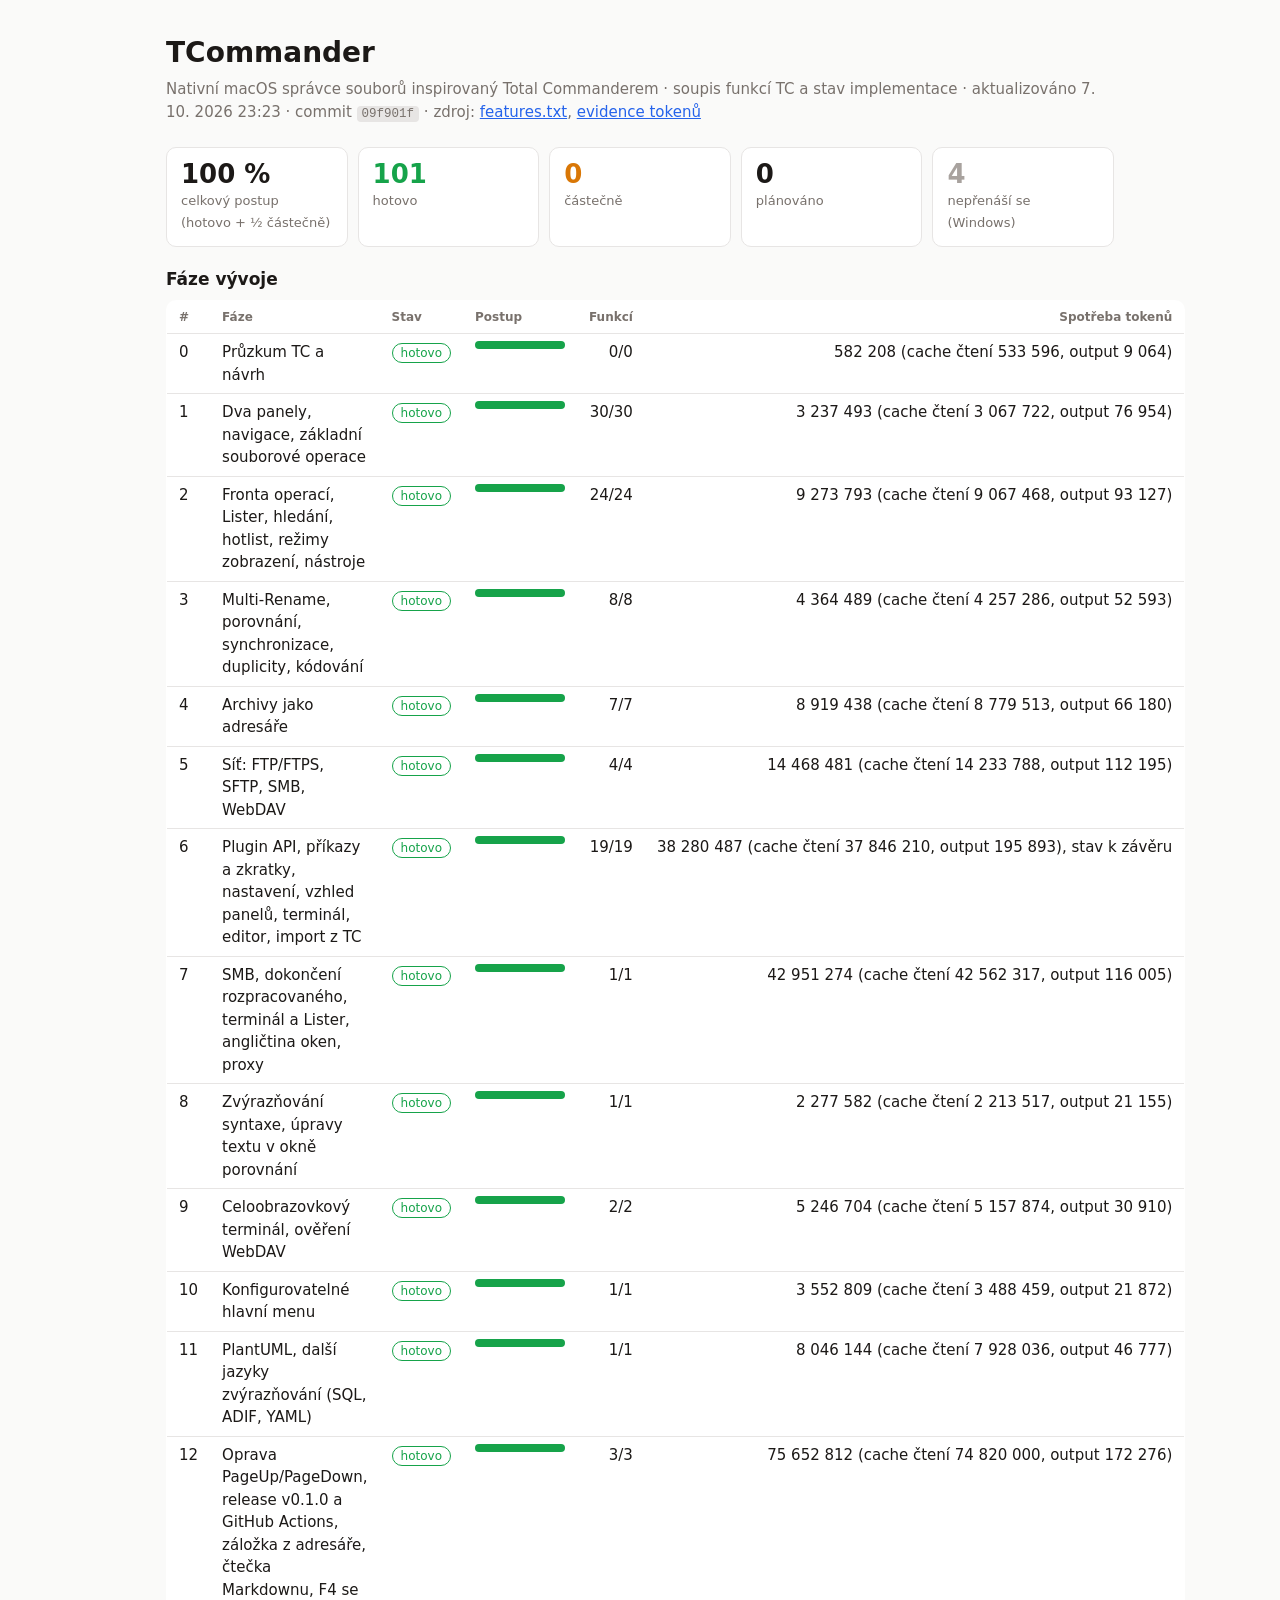
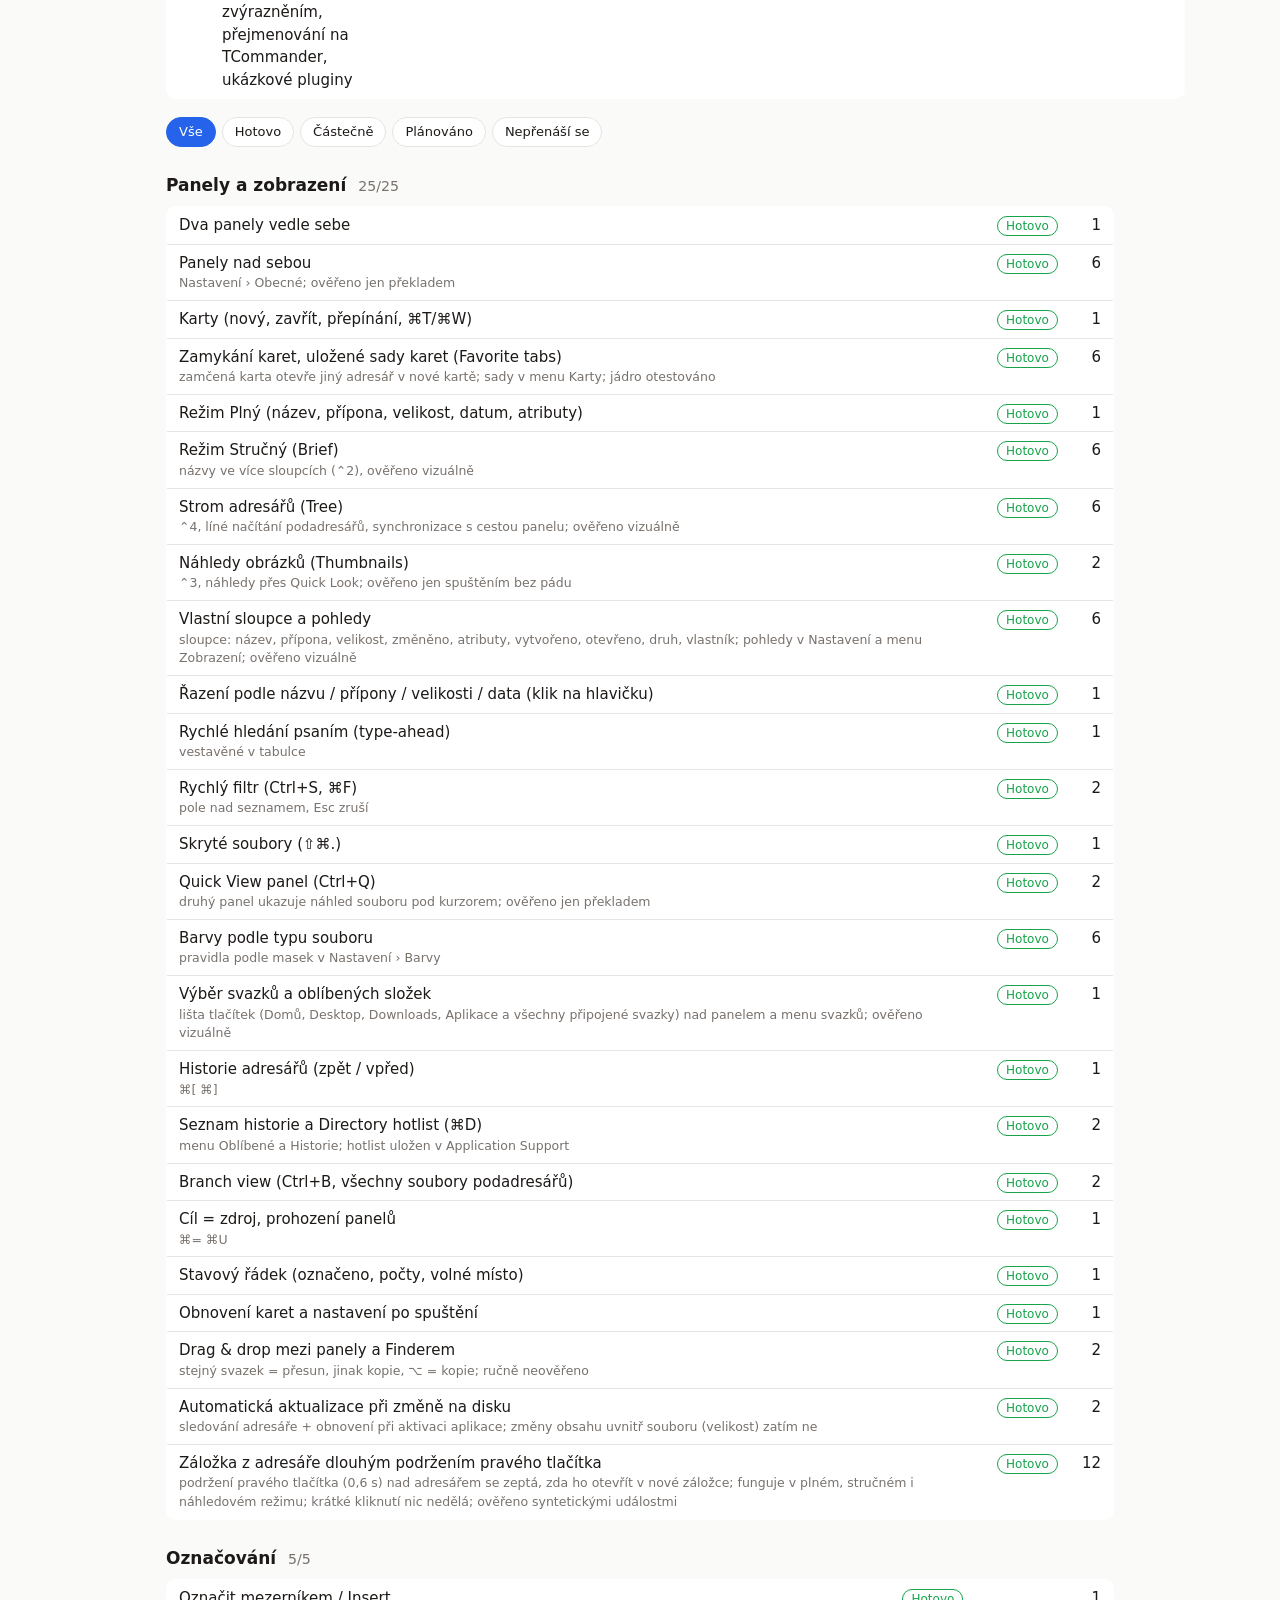
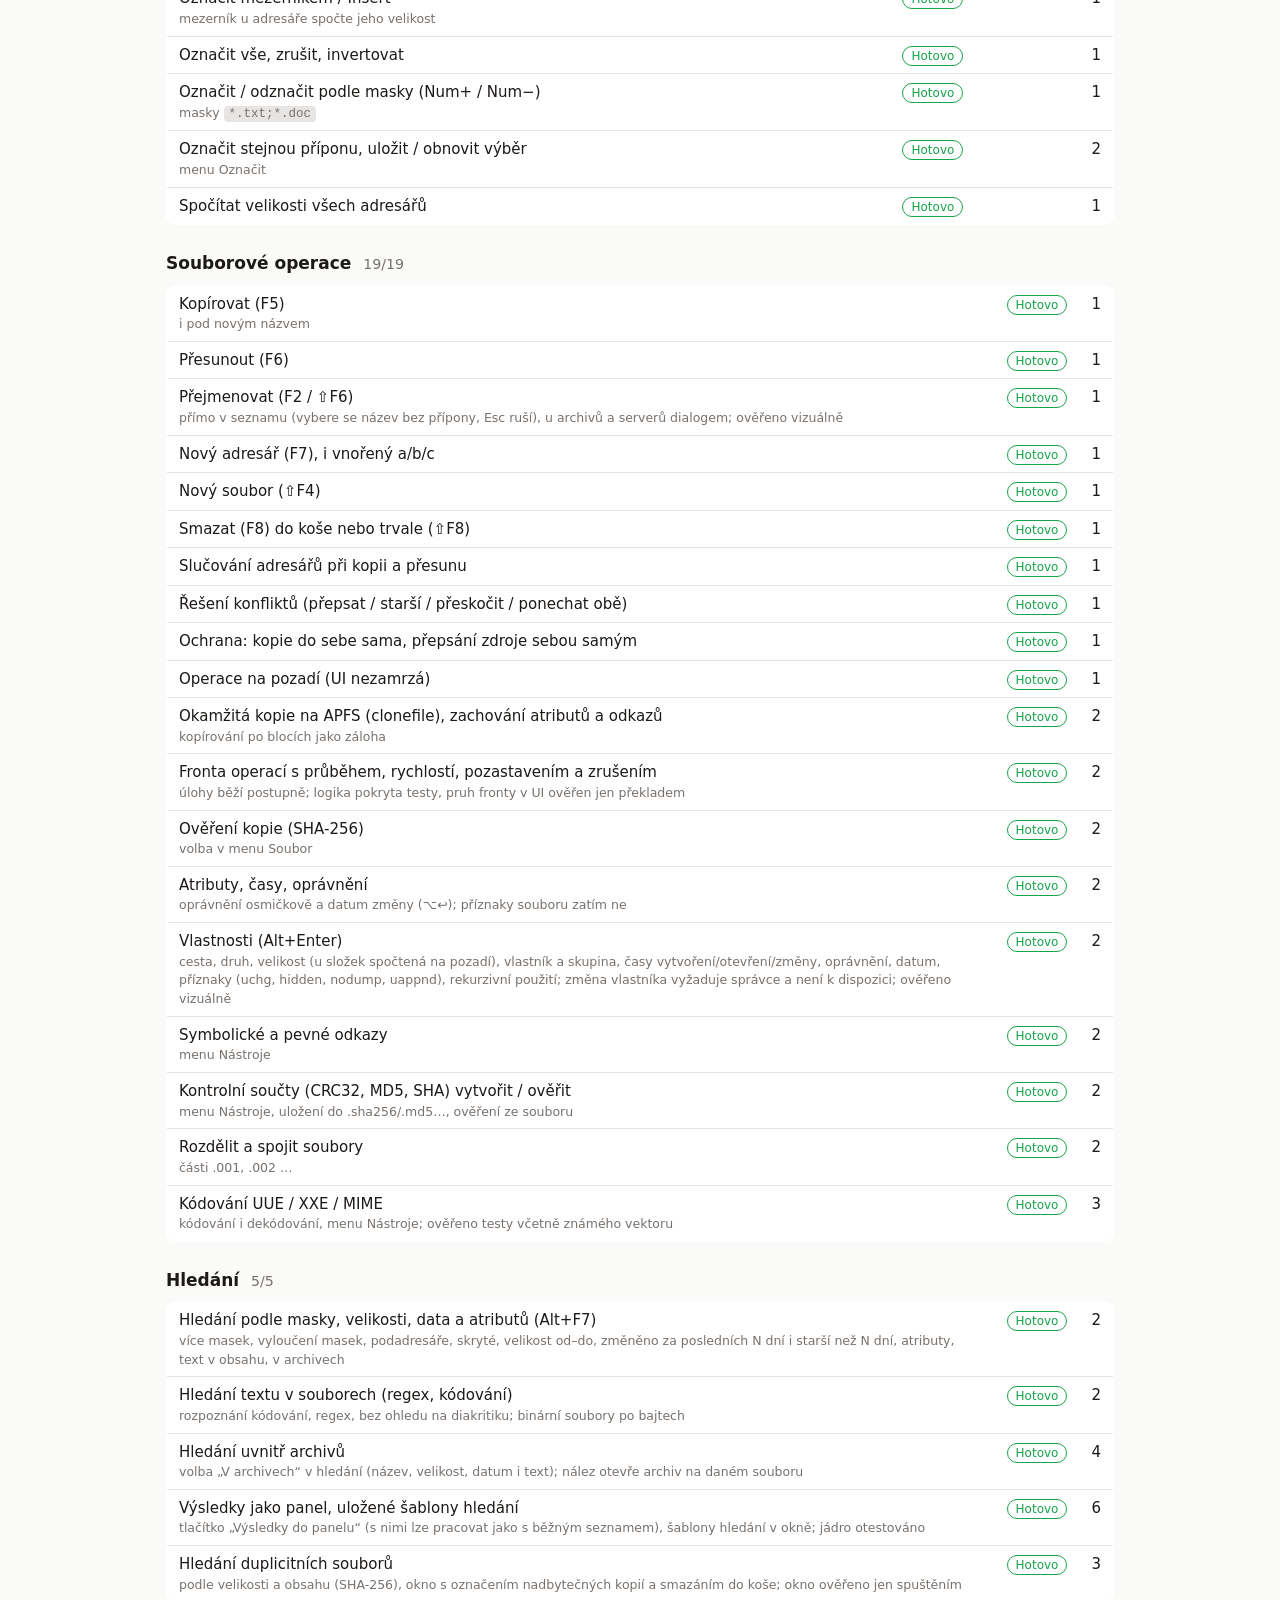
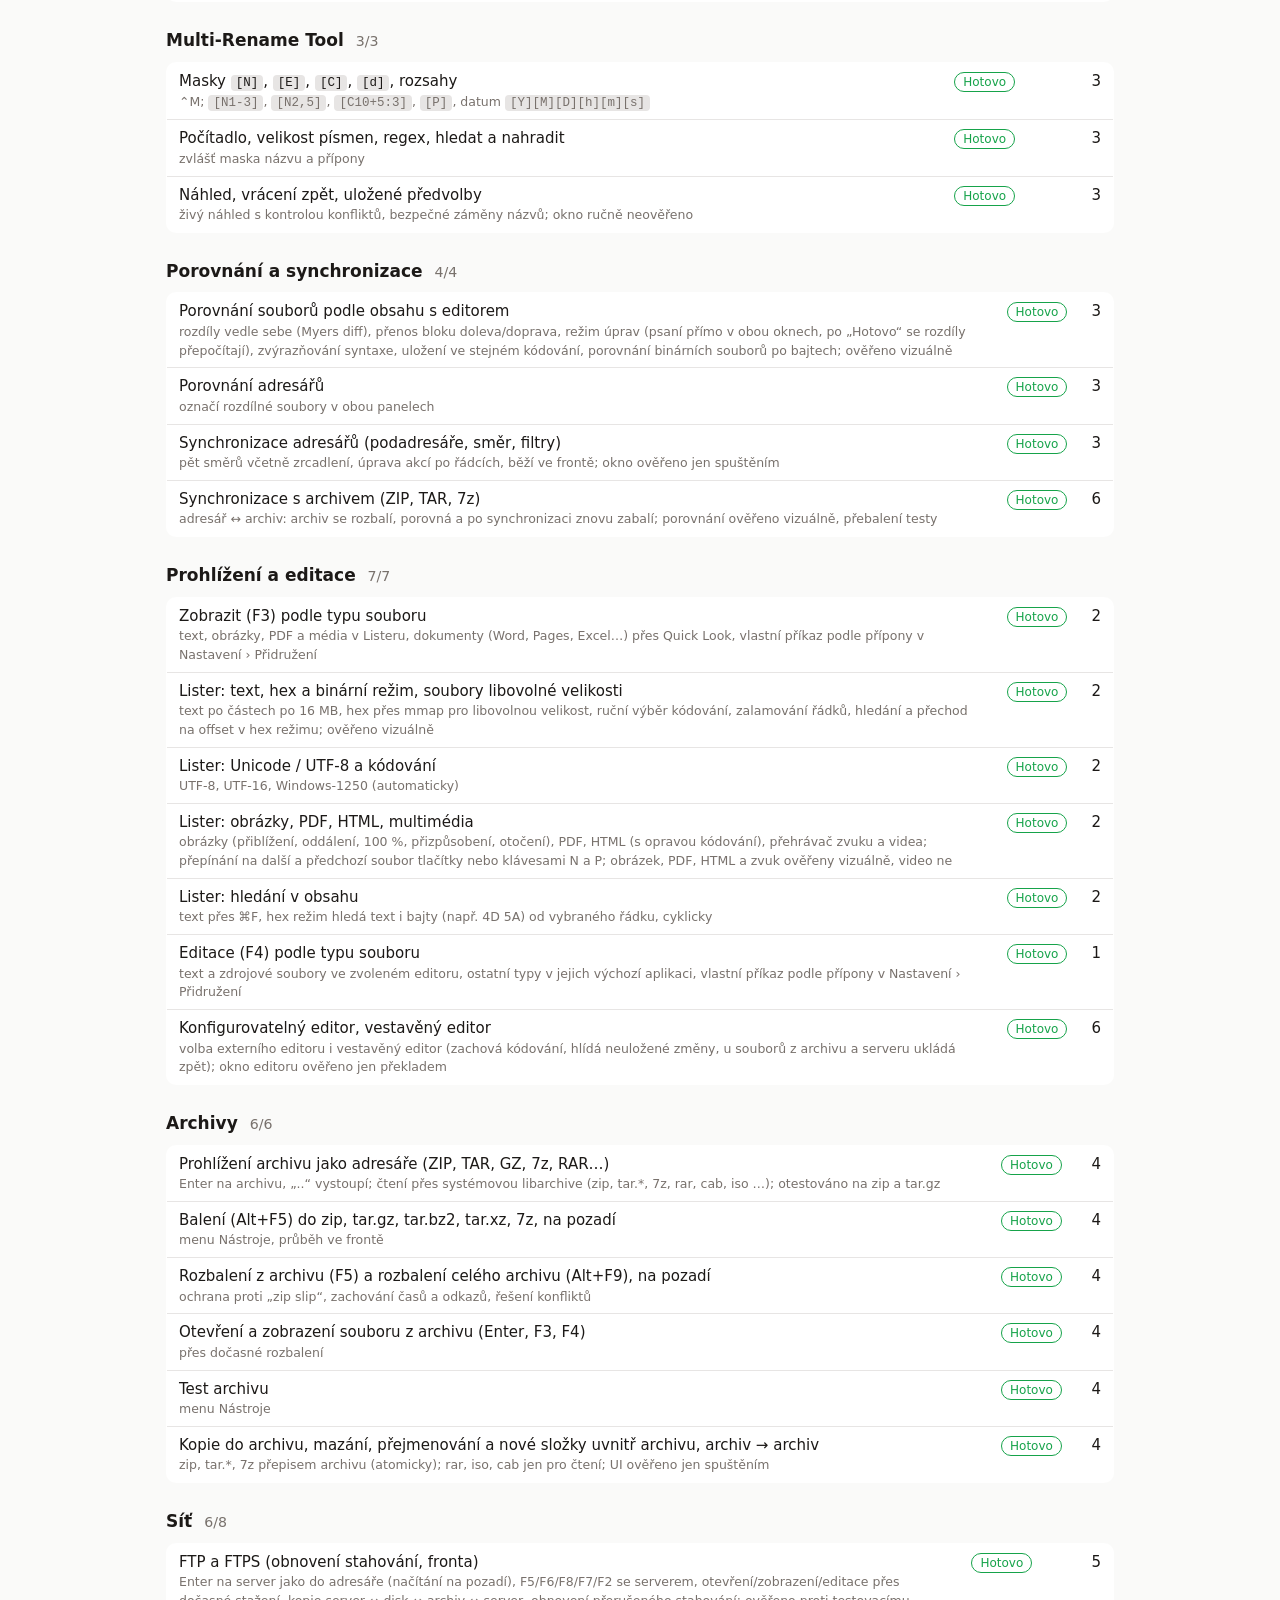
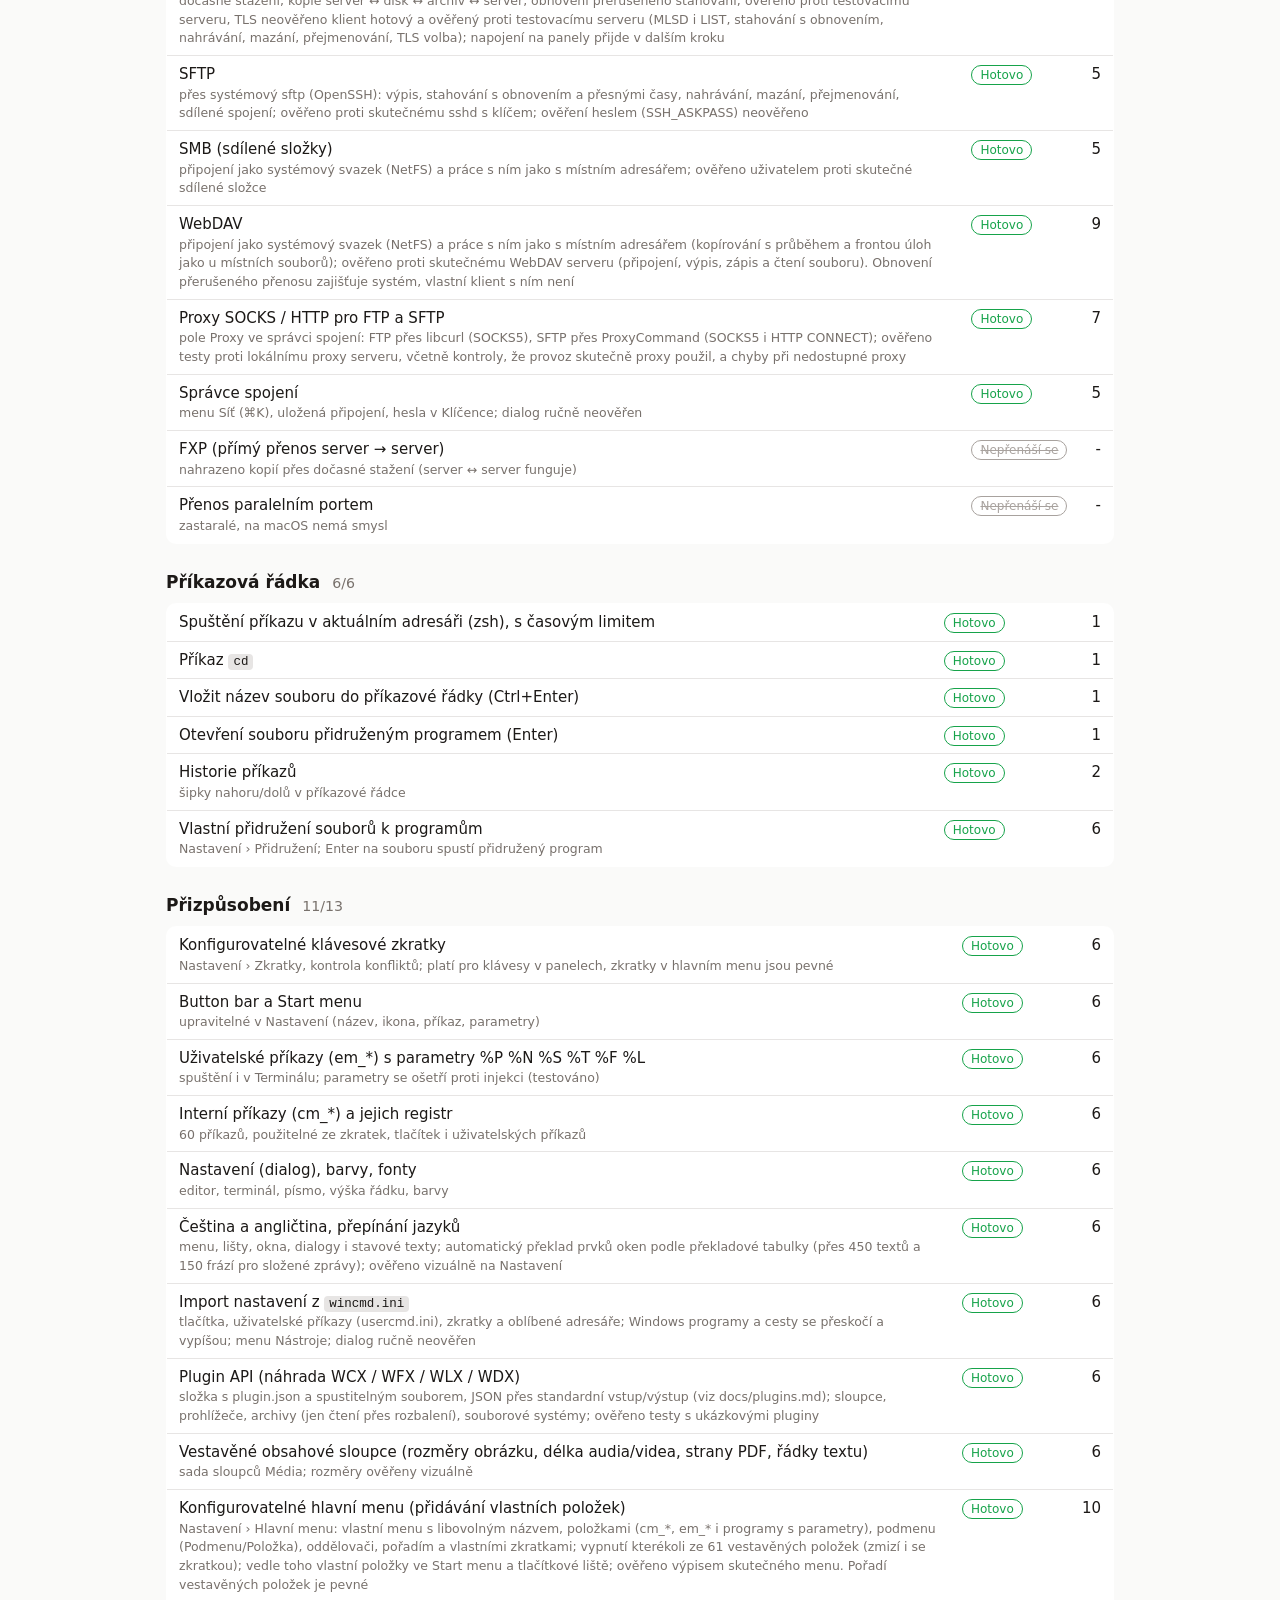
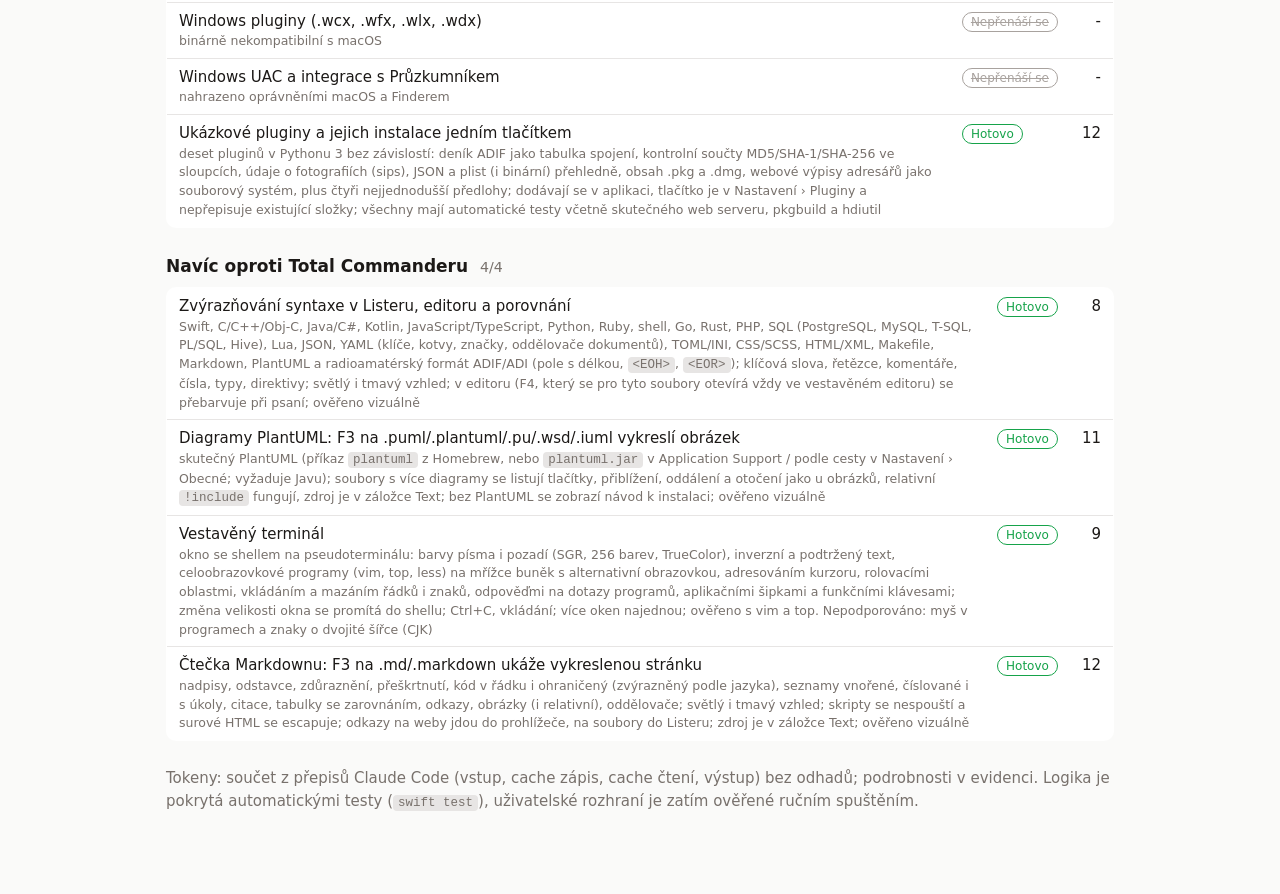
==== commit 3a8b3fa6: "Token ledger for phase 12 (12–12f) Co-Authored-By: Claude Sonnet 5.5 <noreply@anthropic.com>" ====
--- a/docs/index.html
+++ b/docs/index.html
@@ -25,7 +25,7 @@
 </style></head><body><main>
 <h1>TCommander</h1>
 <p class="sub">Nativní macOS správce souborů inspirovaný Total Commanderem · soupis funkcí TC a stav implementace ·
-aktualizováno 7. 10. 2026 23:17 · commit <code>0b26aaa</code> · zdroj: <a href="features.txt">features.txt</a>, <a href="token-ledger.md">evidence tokenů</a></p>
+aktualizováno 7. 10. 2026 23:23 · commit <code>09f901f</code> · zdroj: <a href="features.txt">features.txt</a>, <a href="token-ledger.md">evidence tokenů</a></p>
 <div class="cards">
 <div class="card"><b>100 %</b><span>celkový postup (hotovo + ½ částečně)</span></div>
 <div class="card"><b style="color:var(--d)">101</b><span>hotovo</span></div>
@@ -34,7 +34,7 @@
 <div class="card"><b style="color:var(--x)">4</b><span>nepřenáší se (Windows)</span></div>
 </div>
 <h2>Fáze vývoje</h2>
-<table><tr><th>#</th><th>Fáze</th><th>Stav</th><th>Postup</th><th class="num">Funkcí</th><th class="num">Spotřeba tokenů</th></tr><tr><td>0</td><td>Průzkum TC a návrh</td><td><span class="pill hotovo">hotovo</span></td><td><div class="bar"><i style="width:100%"></i></div></td><td class="num">0/0</td><td class="num">582 208 (cache čtení 533 596, output 9 064)</td></tr><tr><td>1</td><td>Dva panely, navigace, základní souborové operace</td><td><span class="pill hotovo">hotovo</span></td><td><div class="bar"><i style="width:100%"></i></div></td><td class="num">30/30</td><td class="num">3 237 493 (cache čtení 3 067 722, output 76 954)</td></tr><tr><td>2</td><td>Fronta operací, Lister, hledání, hotlist, režimy zobrazení, nástroje</td><td><span class="pill hotovo">hotovo</span></td><td><div class="bar"><i style="width:100%"></i></div></td><td class="num">24/24</td><td class="num">9 273 793 (cache čtení 9 067 468, output 93 127)</td></tr><tr><td>3</td><td>Multi-Rename, porovnání, synchronizace, duplicity, kódování</td><td><span class="pill hotovo">hotovo</span></td><td><div class="bar"><i style="width:100%"></i></div></td><td class="num">8/8</td><td class="num">4 364 489 (cache čtení 4 257 286, output 52 593)</td></tr><tr><td>4</td><td>Archivy jako adresáře</td><td><span class="pill hotovo">hotovo</span></td><td><div class="bar"><i style="width:100%"></i></div></td><td class="num">7/7</td><td class="num">8 919 438 (cache čtení 8 779 513, output 66 180)</td></tr><tr><td>5</td><td>Síť: FTP/FTPS, SFTP, SMB, WebDAV</td><td><span class="pill hotovo">hotovo</span></td><td><div class="bar"><i style="width:100%"></i></div></td><td class="num">4/4</td><td class="num">14 468 481 (cache čtení 14 233 788, output 112 195)</td></tr><tr><td>6</td><td>Plugin API, příkazy a zkratky, nastavení, vzhled panelů, terminál, editor, import z TC</td><td><span class="pill hotovo">hotovo</span></td><td><div class="bar"><i style="width:100%"></i></div></td><td class="num">19/19</td><td class="num">38 280 487 (cache čtení 37 846 210, output 195 893), stav k závěru</td></tr><tr><td>7</td><td>SMB, dokončení rozpracovaného, terminál a Lister, angličtina oken, proxy</td><td><span class="pill hotovo">hotovo</span></td><td><div class="bar"><i style="width:100%"></i></div></td><td class="num">1/1</td><td class="num">42 951 274 (cache čtení 42 562 317, output 116 005)</td></tr><tr><td>8</td><td>Zvýrazňování syntaxe, úpravy textu v okně porovnání</td><td><span class="pill hotovo">hotovo</span></td><td><div class="bar"><i style="width:100%"></i></div></td><td class="num">1/1</td><td class="num">2 277 582 (cache čtení 2 213 517, output 21 155)</td></tr><tr><td>9</td><td>Celoobrazovkový terminál, ověření WebDAV</td><td><span class="pill hotovo">hotovo</span></td><td><div class="bar"><i style="width:100%"></i></div></td><td class="num">2/2</td><td class="num">5 246 704 (cache čtení 5 157 874, output 30 910)</td></tr><tr><td>10</td><td>Konfigurovatelné hlavní menu</td><td><span class="pill hotovo">hotovo</span></td><td><div class="bar"><i style="width:100%"></i></div></td><td class="num">1/1</td><td class="num">3 552 809 (cache čtení 3 488 459, output 21 872)</td></tr><tr><td>11</td><td>PlantUML, další jazyky zvýrazňování (SQL, ADIF, YAML)</td><td><span class="pill hotovo">hotovo</span></td><td><div class="bar"><i style="width:100%"></i></div></td><td class="num">1/1</td><td class="num">8 046 144 (cache čtení 7 928 036, output 46 777)</td></tr></table>
+<table><tr><th>#</th><th>Fáze</th><th>Stav</th><th>Postup</th><th class="num">Funkcí</th><th class="num">Spotřeba tokenů</th></tr><tr><td>0</td><td>Průzkum TC a návrh</td><td><span class="pill hotovo">hotovo</span></td><td><div class="bar"><i style="width:100%"></i></div></td><td class="num">0/0</td><td class="num">582 208 (cache čtení 533 596, output 9 064)</td></tr><tr><td>1</td><td>Dva panely, navigace, základní souborové operace</td><td><span class="pill hotovo">hotovo</span></td><td><div class="bar"><i style="width:100%"></i></div></td><td class="num">30/30</td><td class="num">3 237 493 (cache čtení 3 067 722, output 76 954)</td></tr><tr><td>2</td><td>Fronta operací, Lister, hledání, hotlist, režimy zobrazení, nástroje</td><td><span class="pill hotovo">hotovo</span></td><td><div class="bar"><i style="width:100%"></i></div></td><td class="num">24/24</td><td class="num">9 273 793 (cache čtení 9 067 468, output 93 127)</td></tr><tr><td>3</td><td>Multi-Rename, porovnání, synchronizace, duplicity, kódování</td><td><span class="pill hotovo">hotovo</span></td><td><div class="bar"><i style="width:100%"></i></div></td><td class="num">8/8</td><td class="num">4 364 489 (cache čtení 4 257 286, output 52 593)</td></tr><tr><td>4</td><td>Archivy jako adresáře</td><td><span class="pill hotovo">hotovo</span></td><td><div class="bar"><i style="width:100%"></i></div></td><td class="num">7/7</td><td class="num">8 919 438 (cache čtení 8 779 513, output 66 180)</td></tr><tr><td>5</td><td>Síť: FTP/FTPS, SFTP, SMB, WebDAV</td><td><span class="pill hotovo">hotovo</span></td><td><div class="bar"><i style="width:100%"></i></div></td><td class="num">4/4</td><td class="num">14 468 481 (cache čtení 14 233 788, output 112 195)</td></tr><tr><td>6</td><td>Plugin API, příkazy a zkratky, nastavení, vzhled panelů, terminál, editor, import z TC</td><td><span class="pill hotovo">hotovo</span></td><td><div class="bar"><i style="width:100%"></i></div></td><td class="num">19/19</td><td class="num">38 280 487 (cache čtení 37 846 210, output 195 893), stav k závěru</td></tr><tr><td>7</td><td>SMB, dokončení rozpracovaného, terminál a Lister, angličtina oken, proxy</td><td><span class="pill hotovo">hotovo</span></td><td><div class="bar"><i style="width:100%"></i></div></td><td class="num">1/1</td><td class="num">42 951 274 (cache čtení 42 562 317, output 116 005)</td></tr><tr><td>8</td><td>Zvýrazňování syntaxe, úpravy textu v okně porovnání</td><td><span class="pill hotovo">hotovo</span></td><td><div class="bar"><i style="width:100%"></i></div></td><td class="num">1/1</td><td class="num">2 277 582 (cache čtení 2 213 517, output 21 155)</td></tr><tr><td>9</td><td>Celoobrazovkový terminál, ověření WebDAV</td><td><span class="pill hotovo">hotovo</span></td><td><div class="bar"><i style="width:100%"></i></div></td><td class="num">2/2</td><td class="num">5 246 704 (cache čtení 5 157 874, output 30 910)</td></tr><tr><td>10</td><td>Konfigurovatelné hlavní menu</td><td><span class="pill hotovo">hotovo</span></td><td><div class="bar"><i style="width:100%"></i></div></td><td class="num">1/1</td><td class="num">3 552 809 (cache čtení 3 488 459, output 21 872)</td></tr><tr><td>11</td><td>PlantUML, další jazyky zvýrazňování (SQL, ADIF, YAML)</td><td><span class="pill hotovo">hotovo</span></td><td><div class="bar"><i style="width:100%"></i></div></td><td class="num">1/1</td><td class="num">8 046 144 (cache čtení 7 928 036, output 46 777)</td></tr><tr><td>12</td><td>Oprava PageUp/PageDown, release v0.1.0 a GitHub Actions, záložka z adresáře, čtečka Markdownu, F4 se zvýrazněním, přejmenování na TCommander, ukázkové pluginy</td><td><span class="pill hotovo">hotovo</span></td><td><div class="bar"><i style="width:100%"></i></div></td><td class="num">3/3</td><td class="num">75 652 812 (cache čtení 74 820 000, output 172 276)</td></tr></table>
 <div class="filters" id="f"><button data-f="" aria-pressed="true">Vše</button>
 <button data-f="D" aria-pressed="false">Hotovo</button><button data-f="P" aria-pressed="false">Částečně</button>
 <button data-f="T" aria-pressed="false">Plánováno</button><button data-f="X" aria-pressed="false">Nepřenáší se</button></div>
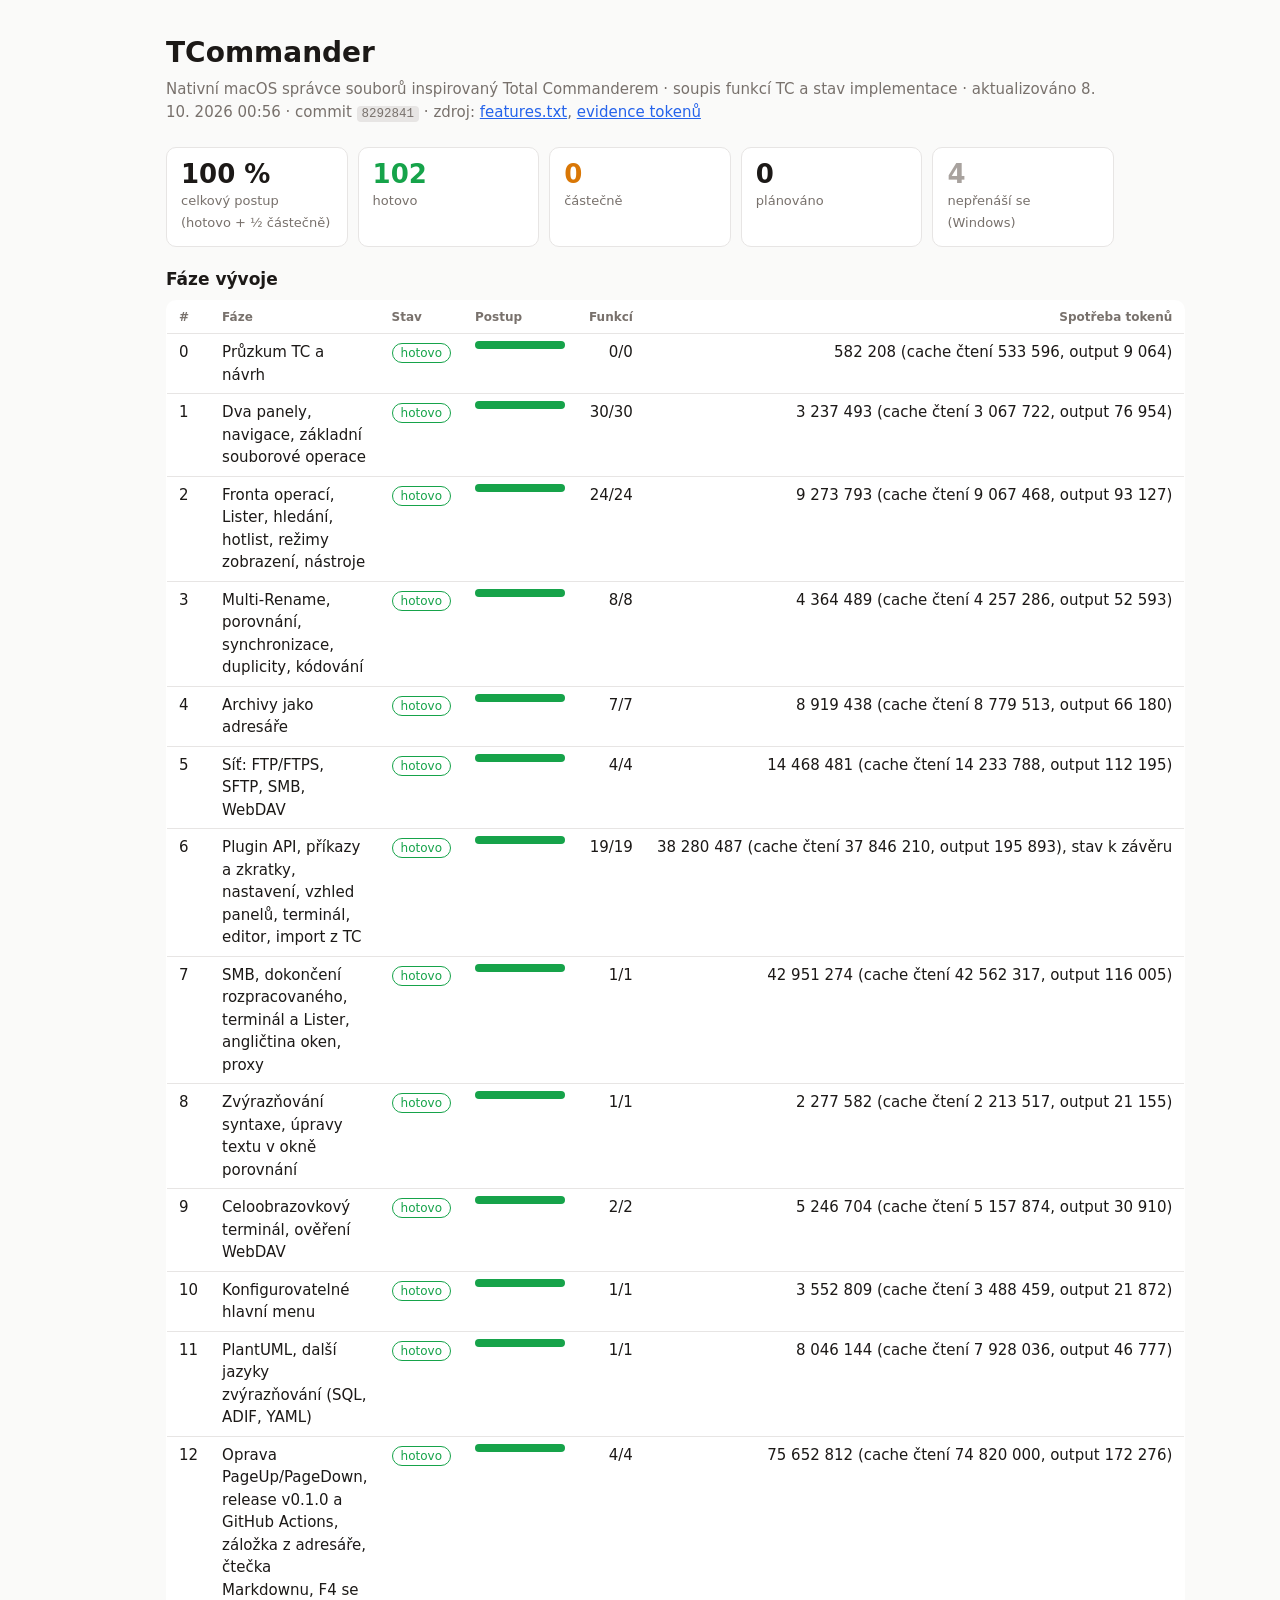
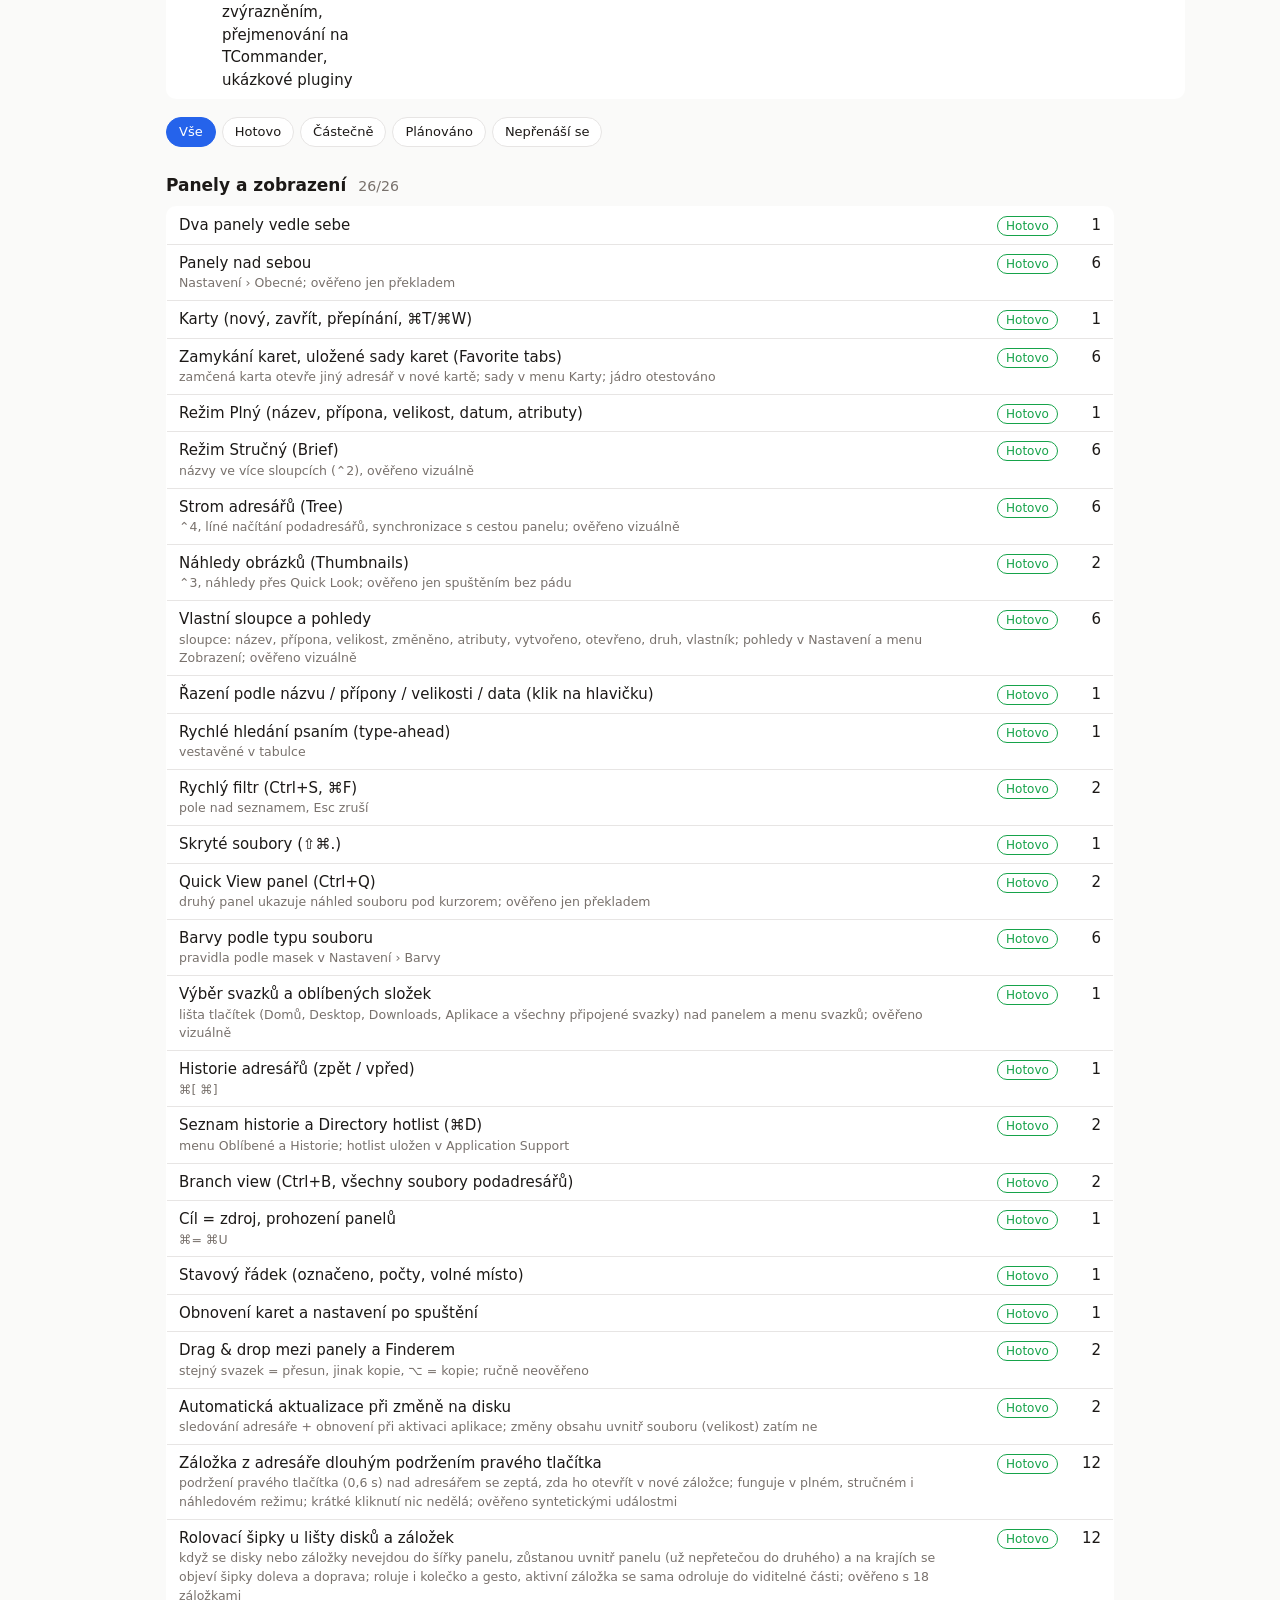
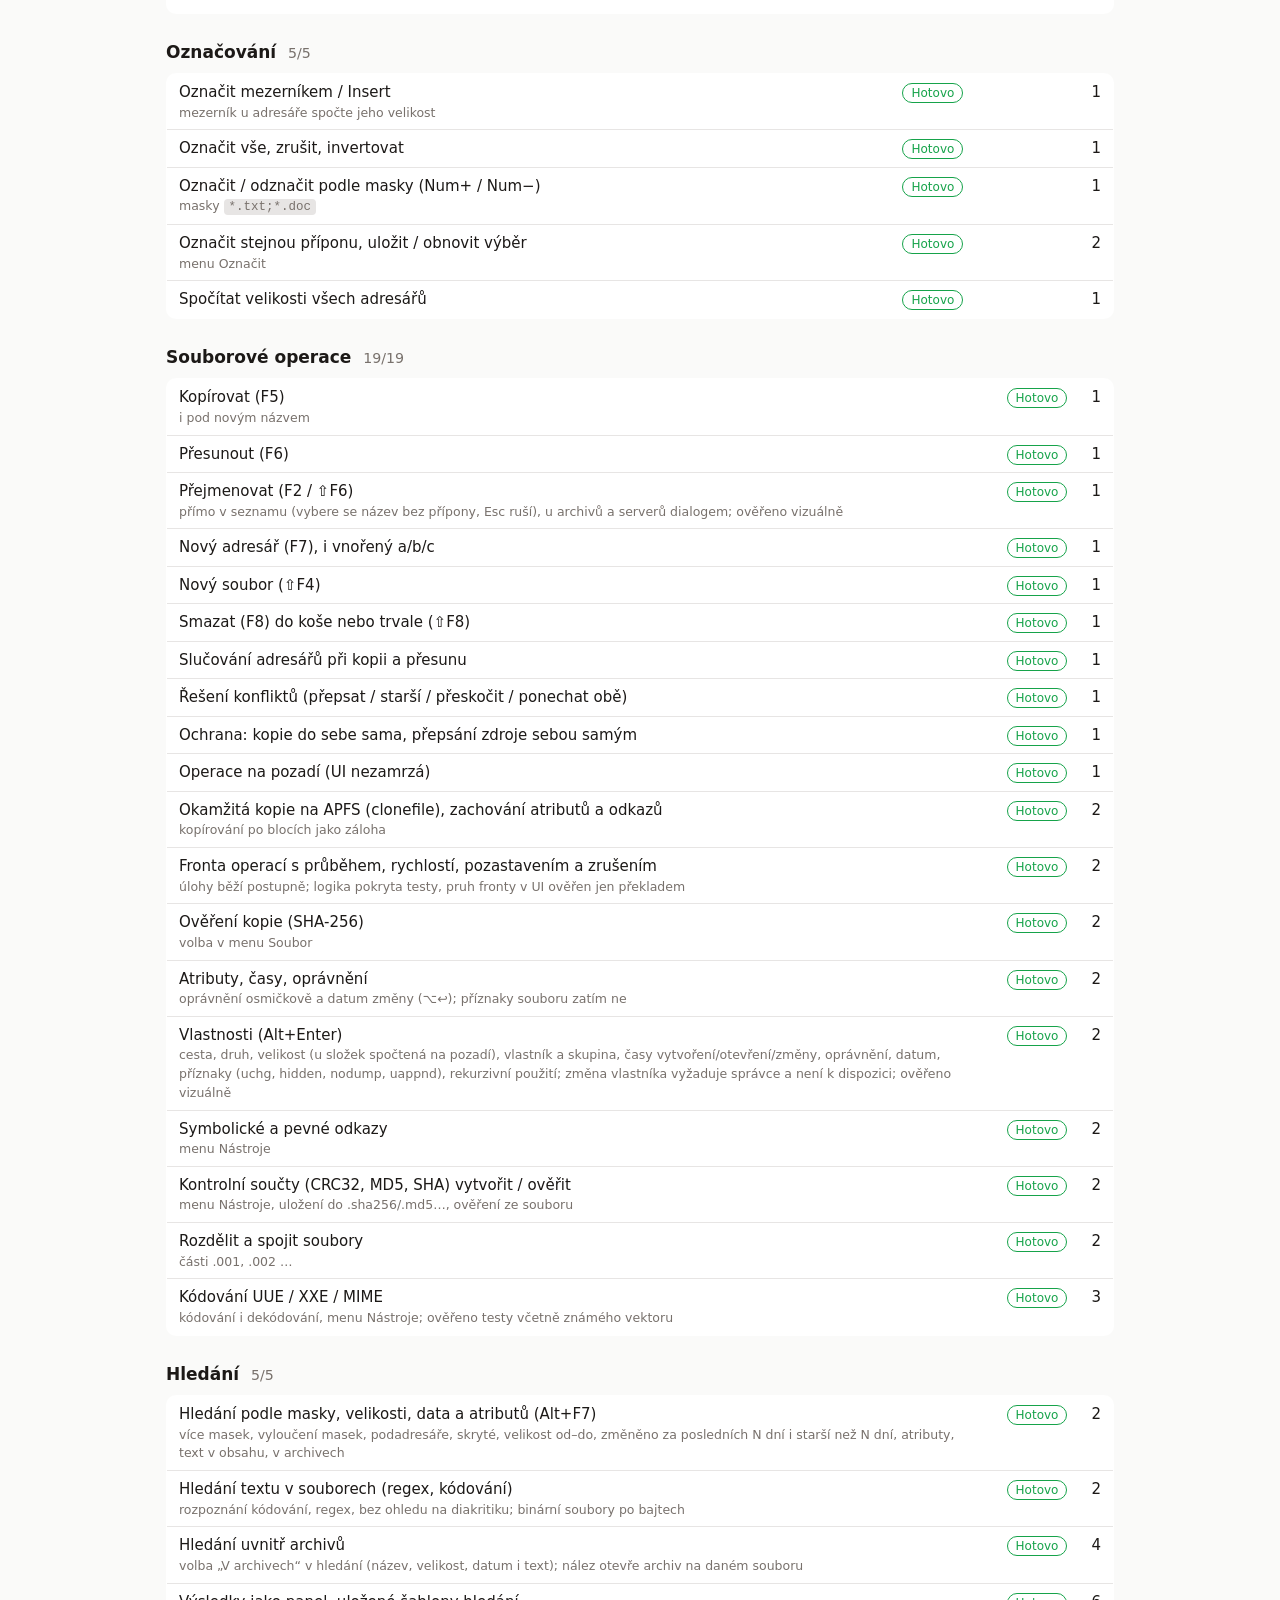
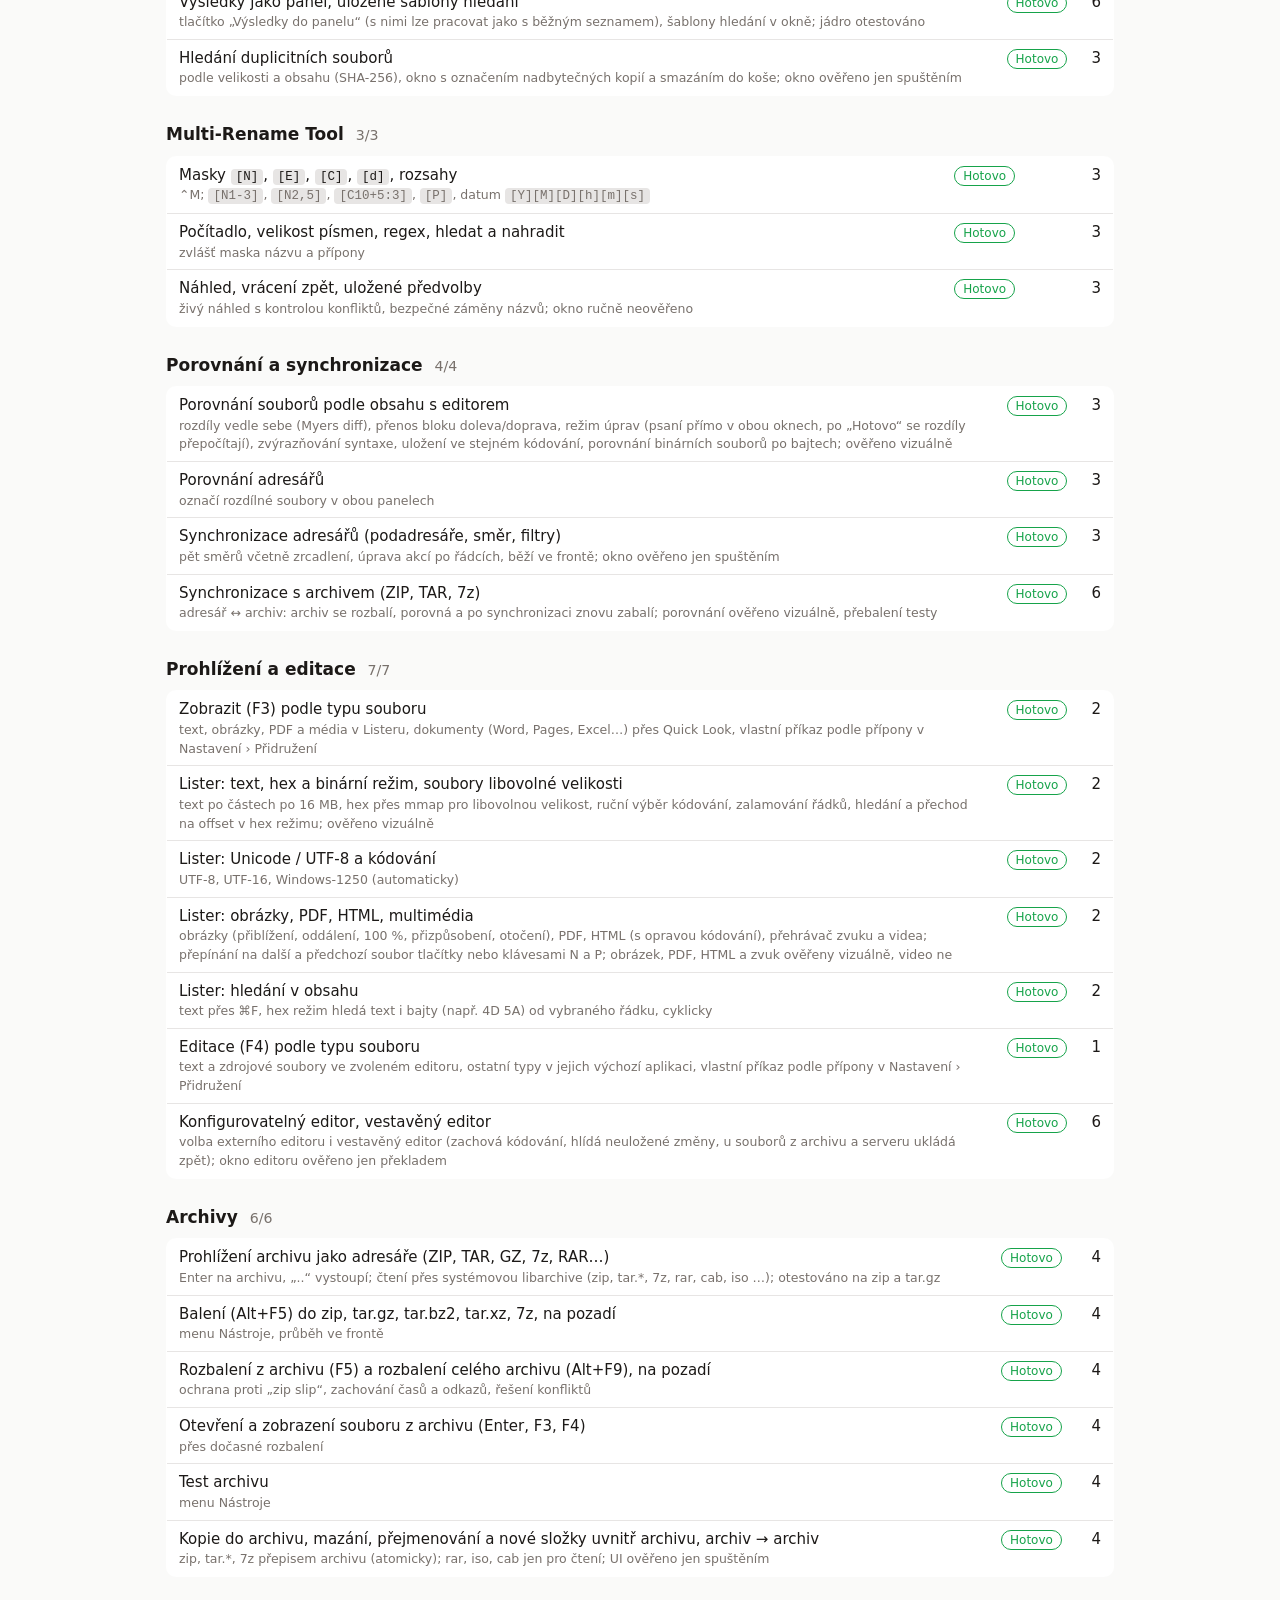
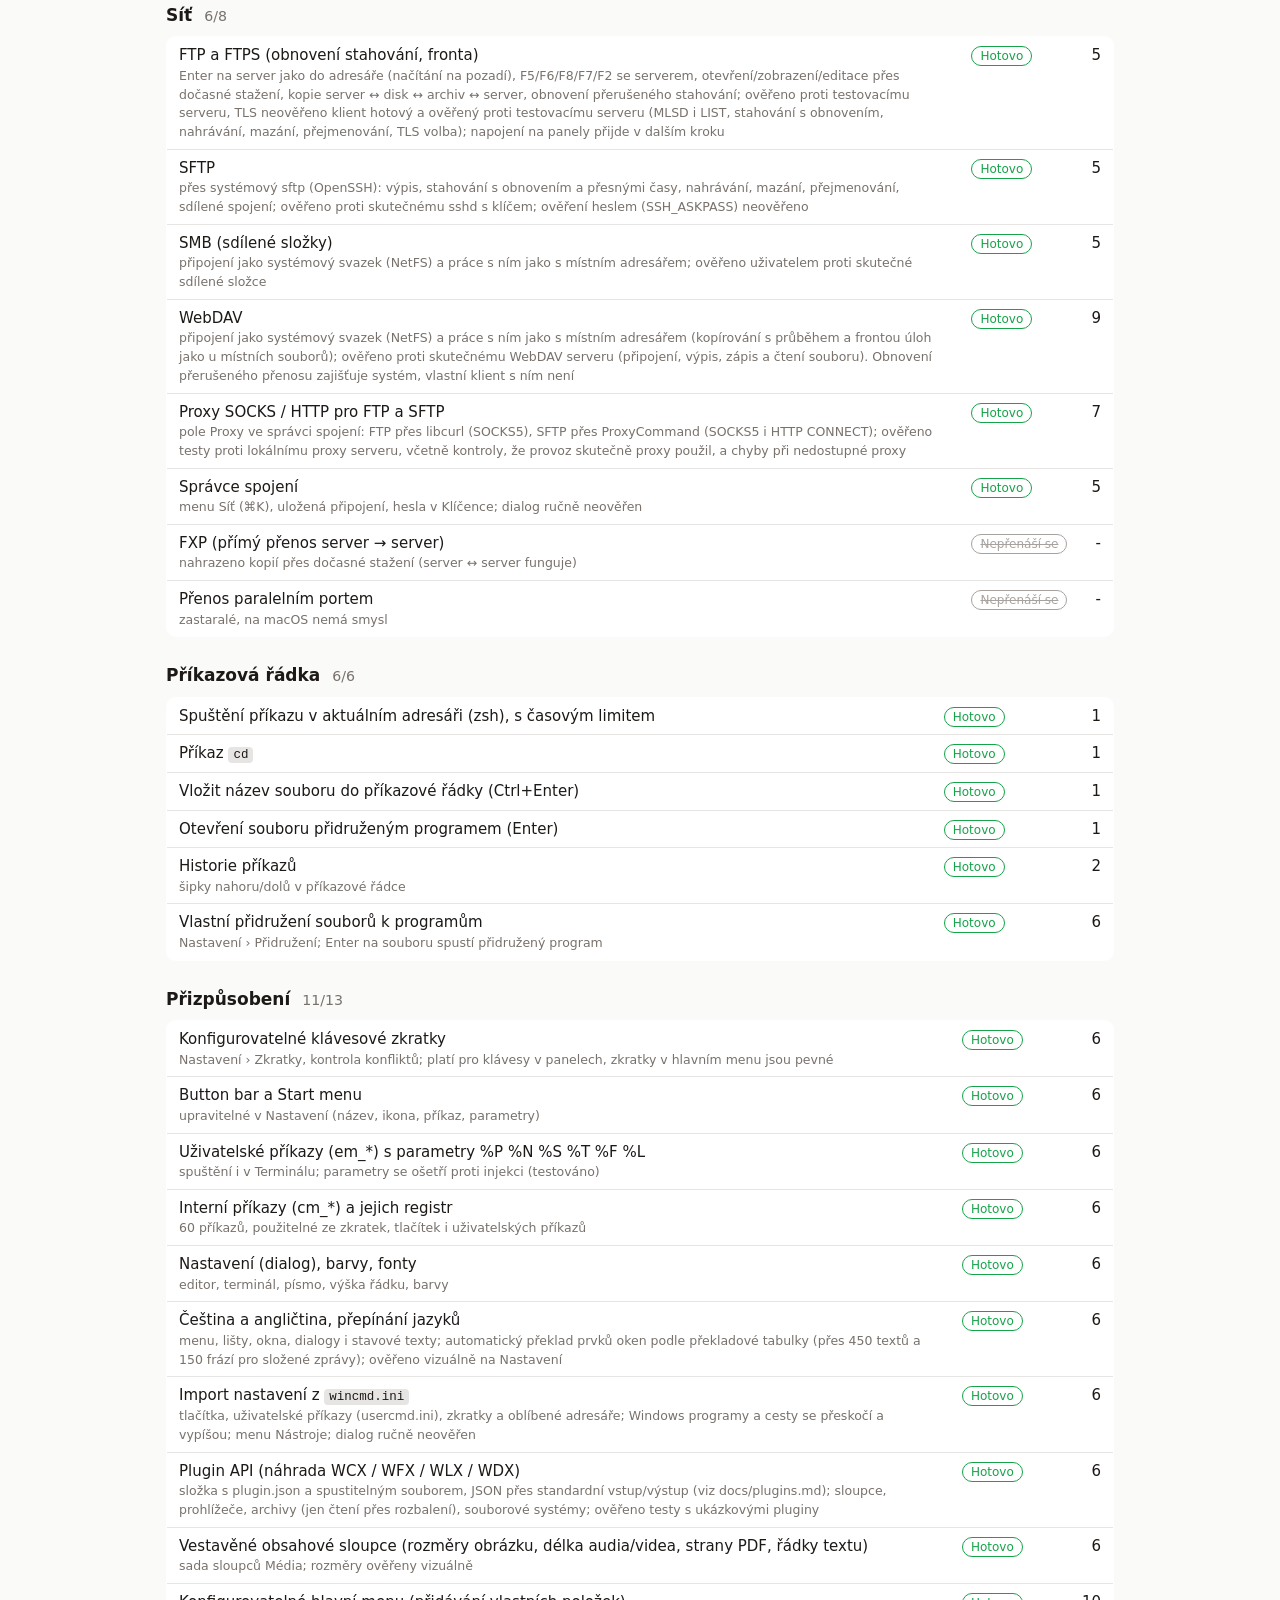
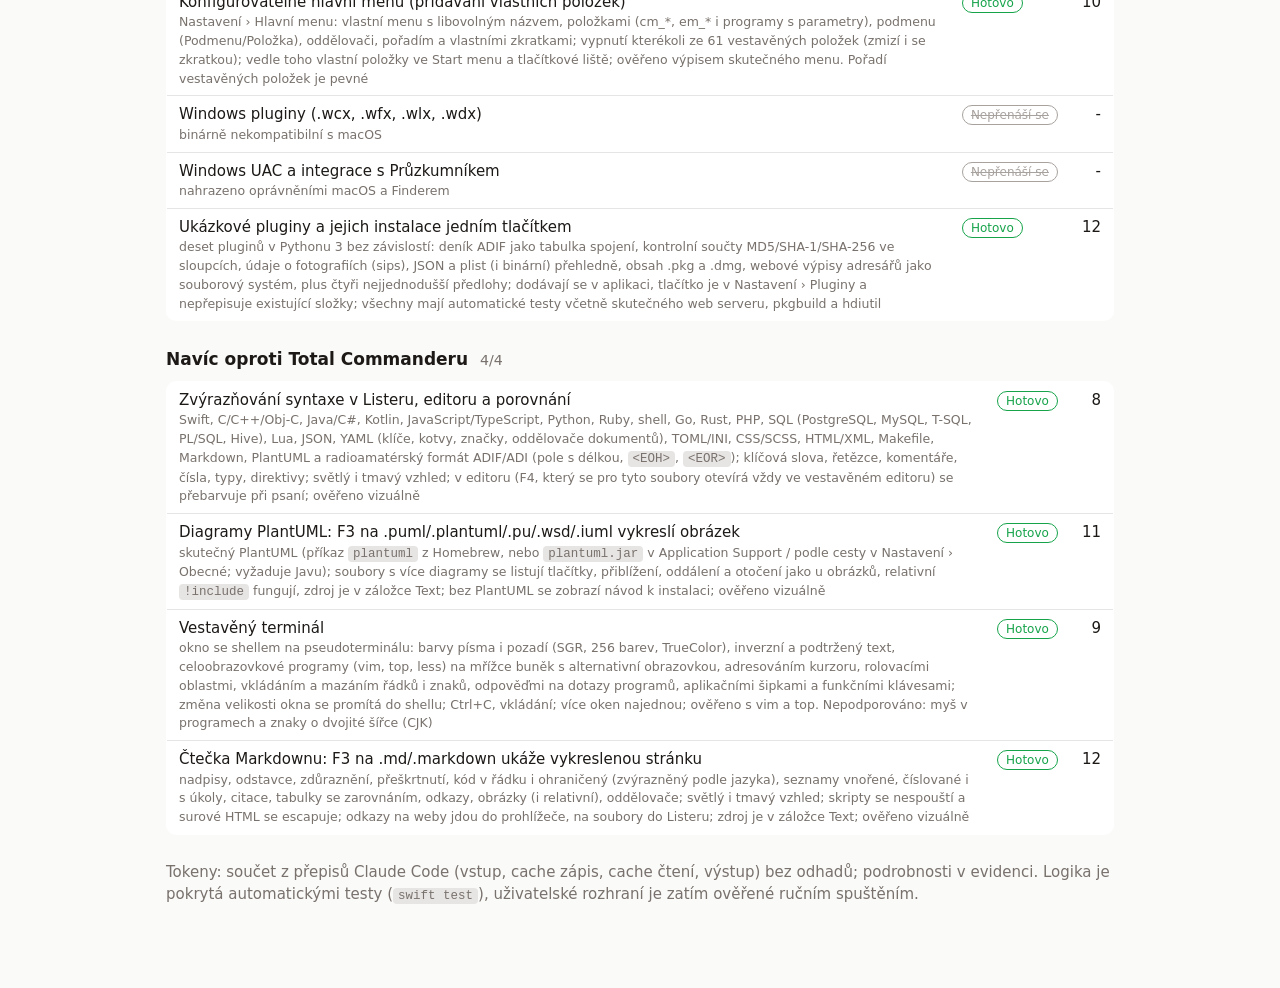
==== commit 69958230: "Scroll arrows for the drives bar and tabs row; strips no longer overflow into the other panel Co-Aut" ====
--- a/docs/index.html
+++ b/docs/index.html
@@ -25,20 +25,20 @@
 </style></head><body><main>
 <h1>TCommander</h1>
 <p class="sub">Nativní macOS správce souborů inspirovaný Total Commanderem · soupis funkcí TC a stav implementace ·
-aktualizováno 7. 10. 2026 23:23 · commit <code>09f901f</code> · zdroj: <a href="features.txt">features.txt</a>, <a href="token-ledger.md">evidence tokenů</a></p>
+aktualizováno 8. 10. 2026 00:56 · commit <code>8292841</code> · zdroj: <a href="features.txt">features.txt</a>, <a href="token-ledger.md">evidence tokenů</a></p>
 <div class="cards">
 <div class="card"><b>100 %</b><span>celkový postup (hotovo + ½ částečně)</span></div>
-<div class="card"><b style="color:var(--d)">101</b><span>hotovo</span></div>
+<div class="card"><b style="color:var(--d)">102</b><span>hotovo</span></div>
 <div class="card"><b style="color:var(--p)">0</b><span>částečně</span></div>
 <div class="card"><b>0</b><span>plánováno</span></div>
 <div class="card"><b style="color:var(--x)">4</b><span>nepřenáší se (Windows)</span></div>
 </div>
 <h2>Fáze vývoje</h2>
-<table><tr><th>#</th><th>Fáze</th><th>Stav</th><th>Postup</th><th class="num">Funkcí</th><th class="num">Spotřeba tokenů</th></tr><tr><td>0</td><td>Průzkum TC a návrh</td><td><span class="pill hotovo">hotovo</span></td><td><div class="bar"><i style="width:100%"></i></div></td><td class="num">0/0</td><td class="num">582 208 (cache čtení 533 596, output 9 064)</td></tr><tr><td>1</td><td>Dva panely, navigace, základní souborové operace</td><td><span class="pill hotovo">hotovo</span></td><td><div class="bar"><i style="width:100%"></i></div></td><td class="num">30/30</td><td class="num">3 237 493 (cache čtení 3 067 722, output 76 954)</td></tr><tr><td>2</td><td>Fronta operací, Lister, hledání, hotlist, režimy zobrazení, nástroje</td><td><span class="pill hotovo">hotovo</span></td><td><div class="bar"><i style="width:100%"></i></div></td><td class="num">24/24</td><td class="num">9 273 793 (cache čtení 9 067 468, output 93 127)</td></tr><tr><td>3</td><td>Multi-Rename, porovnání, synchronizace, duplicity, kódování</td><td><span class="pill hotovo">hotovo</span></td><td><div class="bar"><i style="width:100%"></i></div></td><td class="num">8/8</td><td class="num">4 364 489 (cache čtení 4 257 286, output 52 593)</td></tr><tr><td>4</td><td>Archivy jako adresáře</td><td><span class="pill hotovo">hotovo</span></td><td><div class="bar"><i style="width:100%"></i></div></td><td class="num">7/7</td><td class="num">8 919 438 (cache čtení 8 779 513, output 66 180)</td></tr><tr><td>5</td><td>Síť: FTP/FTPS, SFTP, SMB, WebDAV</td><td><span class="pill hotovo">hotovo</span></td><td><div class="bar"><i style="width:100%"></i></div></td><td class="num">4/4</td><td class="num">14 468 481 (cache čtení 14 233 788, output 112 195)</td></tr><tr><td>6</td><td>Plugin API, příkazy a zkratky, nastavení, vzhled panelů, terminál, editor, import z TC</td><td><span class="pill hotovo">hotovo</span></td><td><div class="bar"><i style="width:100%"></i></div></td><td class="num">19/19</td><td class="num">38 280 487 (cache čtení 37 846 210, output 195 893), stav k závěru</td></tr><tr><td>7</td><td>SMB, dokončení rozpracovaného, terminál a Lister, angličtina oken, proxy</td><td><span class="pill hotovo">hotovo</span></td><td><div class="bar"><i style="width:100%"></i></div></td><td class="num">1/1</td><td class="num">42 951 274 (cache čtení 42 562 317, output 116 005)</td></tr><tr><td>8</td><td>Zvýrazňování syntaxe, úpravy textu v okně porovnání</td><td><span class="pill hotovo">hotovo</span></td><td><div class="bar"><i style="width:100%"></i></div></td><td class="num">1/1</td><td class="num">2 277 582 (cache čtení 2 213 517, output 21 155)</td></tr><tr><td>9</td><td>Celoobrazovkový terminál, ověření WebDAV</td><td><span class="pill hotovo">hotovo</span></td><td><div class="bar"><i style="width:100%"></i></div></td><td class="num">2/2</td><td class="num">5 246 704 (cache čtení 5 157 874, output 30 910)</td></tr><tr><td>10</td><td>Konfigurovatelné hlavní menu</td><td><span class="pill hotovo">hotovo</span></td><td><div class="bar"><i style="width:100%"></i></div></td><td class="num">1/1</td><td class="num">3 552 809 (cache čtení 3 488 459, output 21 872)</td></tr><tr><td>11</td><td>PlantUML, další jazyky zvýrazňování (SQL, ADIF, YAML)</td><td><span class="pill hotovo">hotovo</span></td><td><div class="bar"><i style="width:100%"></i></div></td><td class="num">1/1</td><td class="num">8 046 144 (cache čtení 7 928 036, output 46 777)</td></tr><tr><td>12</td><td>Oprava PageUp/PageDown, release v0.1.0 a GitHub Actions, záložka z adresáře, čtečka Markdownu, F4 se zvýrazněním, přejmenování na TCommander, ukázkové pluginy</td><td><span class="pill hotovo">hotovo</span></td><td><div class="bar"><i style="width:100%"></i></div></td><td class="num">3/3</td><td class="num">75 652 812 (cache čtení 74 820 000, output 172 276)</td></tr></table>
+<table><tr><th>#</th><th>Fáze</th><th>Stav</th><th>Postup</th><th class="num">Funkcí</th><th class="num">Spotřeba tokenů</th></tr><tr><td>0</td><td>Průzkum TC a návrh</td><td><span class="pill hotovo">hotovo</span></td><td><div class="bar"><i style="width:100%"></i></div></td><td class="num">0/0</td><td class="num">582 208 (cache čtení 533 596, output 9 064)</td></tr><tr><td>1</td><td>Dva panely, navigace, základní souborové operace</td><td><span class="pill hotovo">hotovo</span></td><td><div class="bar"><i style="width:100%"></i></div></td><td class="num">30/30</td><td class="num">3 237 493 (cache čtení 3 067 722, output 76 954)</td></tr><tr><td>2</td><td>Fronta operací, Lister, hledání, hotlist, režimy zobrazení, nástroje</td><td><span class="pill hotovo">hotovo</span></td><td><div class="bar"><i style="width:100%"></i></div></td><td class="num">24/24</td><td class="num">9 273 793 (cache čtení 9 067 468, output 93 127)</td></tr><tr><td>3</td><td>Multi-Rename, porovnání, synchronizace, duplicity, kódování</td><td><span class="pill hotovo">hotovo</span></td><td><div class="bar"><i style="width:100%"></i></div></td><td class="num">8/8</td><td class="num">4 364 489 (cache čtení 4 257 286, output 52 593)</td></tr><tr><td>4</td><td>Archivy jako adresáře</td><td><span class="pill hotovo">hotovo</span></td><td><div class="bar"><i style="width:100%"></i></div></td><td class="num">7/7</td><td class="num">8 919 438 (cache čtení 8 779 513, output 66 180)</td></tr><tr><td>5</td><td>Síť: FTP/FTPS, SFTP, SMB, WebDAV</td><td><span class="pill hotovo">hotovo</span></td><td><div class="bar"><i style="width:100%"></i></div></td><td class="num">4/4</td><td class="num">14 468 481 (cache čtení 14 233 788, output 112 195)</td></tr><tr><td>6</td><td>Plugin API, příkazy a zkratky, nastavení, vzhled panelů, terminál, editor, import z TC</td><td><span class="pill hotovo">hotovo</span></td><td><div class="bar"><i style="width:100%"></i></div></td><td class="num">19/19</td><td class="num">38 280 487 (cache čtení 37 846 210, output 195 893), stav k závěru</td></tr><tr><td>7</td><td>SMB, dokončení rozpracovaného, terminál a Lister, angličtina oken, proxy</td><td><span class="pill hotovo">hotovo</span></td><td><div class="bar"><i style="width:100%"></i></div></td><td class="num">1/1</td><td class="num">42 951 274 (cache čtení 42 562 317, output 116 005)</td></tr><tr><td>8</td><td>Zvýrazňování syntaxe, úpravy textu v okně porovnání</td><td><span class="pill hotovo">hotovo</span></td><td><div class="bar"><i style="width:100%"></i></div></td><td class="num">1/1</td><td class="num">2 277 582 (cache čtení 2 213 517, output 21 155)</td></tr><tr><td>9</td><td>Celoobrazovkový terminál, ověření WebDAV</td><td><span class="pill hotovo">hotovo</span></td><td><div class="bar"><i style="width:100%"></i></div></td><td class="num">2/2</td><td class="num">5 246 704 (cache čtení 5 157 874, output 30 910)</td></tr><tr><td>10</td><td>Konfigurovatelné hlavní menu</td><td><span class="pill hotovo">hotovo</span></td><td><div class="bar"><i style="width:100%"></i></div></td><td class="num">1/1</td><td class="num">3 552 809 (cache čtení 3 488 459, output 21 872)</td></tr><tr><td>11</td><td>PlantUML, další jazyky zvýrazňování (SQL, ADIF, YAML)</td><td><span class="pill hotovo">hotovo</span></td><td><div class="bar"><i style="width:100%"></i></div></td><td class="num">1/1</td><td class="num">8 046 144 (cache čtení 7 928 036, output 46 777)</td></tr><tr><td>12</td><td>Oprava PageUp/PageDown, release v0.1.0 a GitHub Actions, záložka z adresáře, čtečka Markdownu, F4 se zvýrazněním, přejmenování na TCommander, ukázkové pluginy</td><td><span class="pill hotovo">hotovo</span></td><td><div class="bar"><i style="width:100%"></i></div></td><td class="num">4/4</td><td class="num">75 652 812 (cache čtení 74 820 000, output 172 276)</td></tr></table>
 <div class="filters" id="f"><button data-f="" aria-pressed="true">Vše</button>
 <button data-f="D" aria-pressed="false">Hotovo</button><button data-f="P" aria-pressed="false">Částečně</button>
 <button data-f="T" aria-pressed="false">Plánováno</button><button data-f="X" aria-pressed="false">Nepřenáší se</button></div>
-<section><h2>Panely a zobrazení <small>25/25</small></h2><table><tr data-st="D"><td>Dva panely vedle sebe</td><td><span class="tag D">Hotovo</span></td><td class="num">1</td></tr><tr data-st="D"><td>Panely nad sebou<div class=note>Nastavení › Obecné; ověřeno jen překladem</div></td><td><span class="tag D">Hotovo</span></td><td class="num">6</td></tr><tr data-st="D"><td>Karty (nový, zavřít, přepínání, ⌘T/⌘W)</td><td><span class="tag D">Hotovo</span></td><td class="num">1</td></tr><tr data-st="D"><td>Zamykání karet, uložené sady karet (Favorite tabs)<div class=note>zamčená karta otevře jiný adresář v nové kartě; sady v menu Karty; jádro otestováno</div></td><td><span class="tag D">Hotovo</span></td><td class="num">6</td></tr><tr data-st="D"><td>Režim Plný (název, přípona, velikost, datum, atributy)</td><td><span class="tag D">Hotovo</span></td><td class="num">1</td></tr><tr data-st="D"><td>Režim Stručný (Brief)<div class=note>názvy ve více sloupcích (⌃2), ověřeno vizuálně</div></td><td><span class="tag D">Hotovo</span></td><td class="num">6</td></tr><tr data-st="D"><td>Strom adresářů (Tree)<div class=note>⌃4, líné načítání podadresářů, synchronizace s cestou panelu; ověřeno vizuálně</div></td><td><span class="tag D">Hotovo</span></td><td class="num">6</td></tr><tr data-st="D"><td>Náhledy obrázků (Thumbnails)<div class=note>⌃3, náhledy přes Quick Look; ověřeno jen spuštěním bez pádu</div></td><td><span class="tag D">Hotovo</span></td><td class="num">2</td></tr><tr data-st="D"><td>Vlastní sloupce a pohledy<div class=note>sloupce: název, přípona, velikost, změněno, atributy, vytvořeno, otevřeno, druh, vlastník; pohledy v Nastavení a menu Zobrazení; ověřeno vizuálně</div></td><td><span class="tag D">Hotovo</span></td><td class="num">6</td></tr><tr data-st="D"><td>Řazení podle názvu / přípony / velikosti / data (klik na hlavičku)</td><td><span class="tag D">Hotovo</span></td><td class="num">1</td></tr><tr data-st="D"><td>Rychlé hledání psaním (type-ahead)<div class=note>vestavěné v tabulce</div></td><td><span class="tag D">Hotovo</span></td><td class="num">1</td></tr><tr data-st="D"><td>Rychlý filtr (Ctrl+S, ⌘F)<div class=note>pole nad seznamem, Esc zruší</div></td><td><span class="tag D">Hotovo</span></td><td class="num">2</td></tr><tr data-st="D"><td>Skryté soubory (⇧⌘.)</td><td><span class="tag D">Hotovo</span></td><td class="num">1</td></tr><tr data-st="D"><td>Quick View panel (Ctrl+Q)<div class=note>druhý panel ukazuje náhled souboru pod kurzorem; ověřeno jen překladem</div></td><td><span class="tag D">Hotovo</span></td><td class="num">2</td></tr><tr data-st="D"><td>Barvy podle typu souboru<div class=note>pravidla podle masek v Nastavení › Barvy</div></td><td><span class="tag D">Hotovo</span></td><td class="num">6</td></tr><tr data-st="D"><td>Výběr svazků a oblíbených složek<div class=note>lišta tlačítek (Domů, Desktop, Downloads, Aplikace a všechny připojené svazky) nad panelem a menu svazků; ověřeno vizuálně</div></td><td><span class="tag D">Hotovo</span></td><td class="num">1</td></tr><tr data-st="D"><td>Historie adresářů (zpět / vpřed)<div class=note>⌘[ ⌘]</div></td><td><span class="tag D">Hotovo</span></td><td class="num">1</td></tr><tr data-st="D"><td>Seznam historie a Directory hotlist (⌘D)<div class=note>menu Oblíbené a Historie; hotlist uložen v Application Support</div></td><td><span class="tag D">Hotovo</span></td><td class="num">2</td></tr><tr data-st="D"><td>Branch view (Ctrl+B, všechny soubory podadresářů)</td><td><span class="tag D">Hotovo</span></td><td class="num">2</td></tr><tr data-st="D"><td>Cíl = zdroj, prohození panelů<div class=note>⌘=  ⌘U</div></td><td><span class="tag D">Hotovo</span></td><td class="num">1</td></tr><tr data-st="D"><td>Stavový řádek (označeno, počty, volné místo)</td><td><span class="tag D">Hotovo</span></td><td class="num">1</td></tr><tr data-st="D"><td>Obnovení karet a nastavení po spuštění</td><td><span class="tag D">Hotovo</span></td><td class="num">1</td></tr><tr data-st="D"><td>Drag &amp; drop mezi panely a Finderem<div class=note>stejný svazek = přesun, jinak kopie, ⌥ = kopie; ručně neověřeno</div></td><td><span class="tag D">Hotovo</span></td><td class="num">2</td></tr><tr data-st="D"><td>Automatická aktualizace při změně na disku<div class=note>sledování adresáře + obnovení při aktivaci aplikace; změny obsahu uvnitř souboru (velikost) zatím ne</div></td><td><span class="tag D">Hotovo</span></td><td class="num">2</td></tr><tr data-st="D"><td>Záložka z adresáře dlouhým podržením pravého tlačítka<div class=note>podržení pravého tlačítka (0,6 s) nad adresářem se zeptá, zda ho otevřít v nové záložce; funguje v plném, stručném i náhledovém režimu; krátké kliknutí nic nedělá; ověřeno syntetickými událostmi</div></td><td><span class="tag D">Hotovo</span></td><td class="num">12</td></tr></table></section><section><h2>Označování <small>5/5</small></h2><table><tr data-st="D"><td>Označit mezerníkem / Insert<div class=note>mezerník u adresáře spočte jeho velikost</div></td><td><span class="tag D">Hotovo</span></td><td class="num">1</td></tr><tr data-st="D"><td>Označit vše, zrušit, invertovat</td><td><span class="tag D">Hotovo</span></td><td class="num">1</td></tr><tr data-st="D"><td>Označit / odznačit podle masky (Num+ / Num−)<div class=note>masky <code>*.txt;*.doc</code></div></td><td><span class="tag D">Hotovo</span></td><td class="num">1</td></tr><tr data-st="D"><td>Označit stejnou příponu, uložit / obnovit výběr<div class=note>menu Označit</div></td><td><span class="tag D">Hotovo</span></td><td class="num">2</td></tr><tr data-st="D"><td>Spočítat velikosti všech adresářů</td><td><span class="tag D">Hotovo</span></td><td class="num">1</td></tr></table></section><section><h2>Souborové operace <small>19/19</small></h2><table><tr data-st="D"><td>Kopírovat (F5)<div class=note>i pod novým názvem</div></td><td><span class="tag D">Hotovo</span></td><td class="num">1</td></tr><tr data-st="D"><td>Přesunout (F6)</td><td><span class="tag D">Hotovo</span></td><td class="num">1</td></tr><tr data-st="D"><td>Přejmenovat (F2 / ⇧F6)<div class=note>přímo v seznamu (vybere se název bez přípony, Esc ruší), u archivů a serverů dialogem; ověřeno vizuálně</div></td><td><span class="tag D">Hotovo</span></td><td class="num">1</td></tr><tr data-st="D"><td>Nový adresář (F7), i vnořený a/b/c</td><td><span class="tag D">Hotovo</span></td><td class="num">1</td></tr><tr data-st="D"><td>Nový soubor (⇧F4)</td><td><span class="tag D">Hotovo</span></td><td class="num">1</td></tr><tr data-st="D"><td>Smazat (F8) do koše nebo trvale (⇧F8)</td><td><span class="tag D">Hotovo</span></td><td class="num">1</td></tr><tr data-st="D"><td>Slučování adresářů při kopii a přesunu</td><td><span class="tag D">Hotovo</span></td><td class="num">1</td></tr><tr data-st="D"><td>Řešení konfliktů (přepsat / starší / přeskočit / ponechat obě)</td><td><span class="tag D">Hotovo</span></td><td class="num">1</td></tr><tr data-st="D"><td>Ochrana: kopie do sebe sama, přepsání zdroje sebou samým</td><td><span class="tag D">Hotovo</span></td><td class="num">1</td></tr><tr data-st="D"><td>Operace na pozadí (UI nezamrzá)</td><td><span class="tag D">Hotovo</span></td><td class="num">1</td></tr><tr data-st="D"><td>Okamžitá kopie na APFS (clonefile), zachování atributů a odkazů<div class=note>kopírování po blocích jako záloha</div></td><td><span class="tag D">Hotovo</span></td><td class="num">2</td></tr><tr data-st="D"><td>Fronta operací s průběhem, rychlostí, pozastavením a zrušením<div class=note>úlohy běží postupně; logika pokryta testy, pruh fronty v UI ověřen jen překladem</div></td><td><span class="tag D">Hotovo</span></td><td class="num">2</td></tr><tr data-st="D"><td>Ověření kopie (SHA-256)<div class=note>volba v menu Soubor</div></td><td><span class="tag D">Hotovo</span></td><td class="num">2</td></tr><tr data-st="D"><td>Atributy, časy, oprávnění<div class=note>oprávnění osmičkově a datum změny (⌥↩); příznaky souboru zatím ne</div></td><td><span class="tag D">Hotovo</span></td><td class="num">2</td></tr><tr data-st="D"><td>Vlastnosti (Alt+Enter)<div class=note>cesta, druh, velikost (u složek spočtená na pozadí), vlastník a skupina, časy vytvoření/otevření/změny, oprávnění, datum, příznaky (uchg, hidden, nodump, uappnd), rekurzivní použití; změna vlastníka vyžaduje správce a není k dispozici; ověřeno vizuálně</div></td><td><span class="tag D">Hotovo</span></td><td class="num">2</td></tr><tr data-st="D"><td>Symbolické a pevné odkazy<div class=note>menu Nástroje</div></td><td><span class="tag D">Hotovo</span></td><td class="num">2</td></tr><tr data-st="D"><td>Kontrolní součty (CRC32, MD5, SHA) vytvořit / ověřit<div class=note>menu Nástroje, uložení do .sha256/.md5…, ověření ze souboru</div></td><td><span class="tag D">Hotovo</span></td><td class="num">2</td></tr><tr data-st="D"><td>Rozdělit a spojit soubory<div class=note>části .001, .002 …</div></td><td><span class="tag D">Hotovo</span></td><td class="num">2</td></tr><tr data-st="D"><td>Kódování UUE / XXE / MIME<div class=note>kódování i dekódování, menu Nástroje; ověřeno testy včetně známého vektoru</div></td><td><span class="tag D">Hotovo</span></td><td class="num">3</td></tr></table></section><section><h2>Hledání <small>5/5</small></h2><table><tr data-st="D"><td>Hledání podle masky, velikosti, data a atributů (Alt+F7)<div class=note>více masek, vyloučení masek, podadresáře, skryté, velikost od–do, změněno za posledních N dní i starší než N dní, atributy, text v obsahu, v archivech</div></td><td><span class="tag D">Hotovo</span></td><td class="num">2</td></tr><tr data-st="D"><td>Hledání textu v souborech (regex, kódování)<div class=note>rozpoznání kódování, regex, bez ohledu na diakritiku; binární soubory po bajtech</div></td><td><span class="tag D">Hotovo</span></td><td class="num">2</td></tr><tr data-st="D"><td>Hledání uvnitř archivů<div class=note>volba „V archivech“ v hledání (název, velikost, datum i text); nález otevře archiv na daném souboru</div></td><td><span class="tag D">Hotovo</span></td><td class="num">4</td></tr><tr data-st="D"><td>Výsledky jako panel, uložené šablony hledání<div class=note>tlačítko „Výsledky do panelu“ (s nimi lze pracovat jako s běžným seznamem), šablony hledání v okně; jádro otestováno</div></td><td><span class="tag D">Hotovo</span></td><td class="num">6</td></tr><tr data-st="D"><td>Hledání duplicitních souborů<div class=note>podle velikosti a obsahu (SHA-256), okno s označením nadbytečných kopií a smazáním do koše; okno ověřeno jen spuštěním</div></td><td><span class="tag D">Hotovo</span></td><td class="num">3</td></tr></table></section><section><h2>Multi-Rename Tool <small>3/3</small></h2><table><tr data-st="D"><td>Masky <code>[N]</code>, <code>[E]</code>, <code>[C]</code>, <code>[d]</code>, rozsahy<div class=note>⌃M; <code>[N1-3]</code>, <code>[N2,5]</code>, <code>[C10+5:3]</code>, <code>[P]</code>, datum <code>[Y][M][D][h][m][s]</code></div></td><td><span class="tag D">Hotovo</span></td><td class="num">3</td></tr><tr data-st="D"><td>Počítadlo, velikost písmen, regex, hledat a nahradit<div class=note>zvlášť maska názvu a přípony</div></td><td><span class="tag D">Hotovo</span></td><td class="num">3</td></tr><tr data-st="D"><td>Náhled, vrácení zpět, uložené předvolby<div class=note>živý náhled s kontrolou konfliktů, bezpečné záměny názvů; okno ručně neověřeno</div></td><td><span class="tag D">Hotovo</span></td><td class="num">3</td></tr></table></section><section><h2>Porovnání a synchronizace <small>4/4</small></h2><table><tr data-st="D"><td>Porovnání souborů podle obsahu s editorem<div class=note>rozdíly vedle sebe (Myers diff), přenos bloku doleva/doprava, režim úprav (psaní přímo v obou oknech, po „Hotovo“ se rozdíly přepočítají), zvýrazňování syntaxe, uložení ve stejném kódování, porovnání binárních souborů po bajtech; ověřeno vizuálně</div></td><td><span class="tag D">Hotovo</span></td><td class="num">3</td></tr><tr data-st="D"><td>Porovnání adresářů<div class=note>označí rozdílné soubory v obou panelech</div></td><td><span class="tag D">Hotovo</span></td><td class="num">3</td></tr><tr data-st="D"><td>Synchronizace adresářů (podadresáře, směr, filtry)<div class=note>pět směrů včetně zrcadlení, úprava akcí po řádcích, běží ve frontě; okno ověřeno jen spuštěním</div></td><td><span class="tag D">Hotovo</span></td><td class="num">3</td></tr><tr data-st="D"><td>Synchronizace s archivem (ZIP, TAR, 7z)<div class=note>adresář ↔ archiv: archiv se rozbalí, porovná a po synchronizaci znovu zabalí; porovnání ověřeno vizuálně, přebalení testy</div></td><td><span class="tag D">Hotovo</span></td><td class="num">6</td></tr></table></section><section><h2>Prohlížení a editace <small>7/7</small></h2><table><tr data-st="D"><td>Zobrazit (F3) podle typu souboru<div class=note>text, obrázky, PDF a média v Listeru, dokumenty (Word, Pages, Excel…) přes Quick Look, vlastní příkaz podle přípony v Nastavení › Přidružení</div></td><td><span class="tag D">Hotovo</span></td><td class="num">2</td></tr><tr data-st="D"><td>Lister: text, hex a binární režim, soubory libovolné velikosti<div class=note>text po částech po 16 MB, hex přes mmap pro libovolnou velikost, ruční výběr kódování, zalamování řádků, hledání a přechod na offset v hex režimu; ověřeno vizuálně</div></td><td><span class="tag D">Hotovo</span></td><td class="num">2</td></tr><tr data-st="D"><td>Lister: Unicode / UTF-8 a kódování<div class=note>UTF-8, UTF-16, Windows-1250 (automaticky)</div></td><td><span class="tag D">Hotovo</span></td><td class="num">2</td></tr><tr data-st="D"><td>Lister: obrázky, PDF, HTML, multimédia<div class=note>obrázky (přiblížení, oddálení, 100 %, přizpůsobení, otočení), PDF, HTML (s opravou kódování), přehrávač zvuku a videa; přepínání na další a předchozí soubor tlačítky nebo klávesami N a P; obrázek, PDF, HTML a zvuk ověřeny vizuálně, video ne</div></td><td><span class="tag D">Hotovo</span></td><td class="num">2</td></tr><tr data-st="D"><td>Lister: hledání v obsahu<div class=note>text přes ⌘F, hex režim hledá text i bajty (např. 4D 5A) od vybraného řádku, cyklicky</div></td><td><span class="tag D">Hotovo</span></td><td class="num">2</td></tr><tr data-st="D"><td>Editace (F4) podle typu souboru<div class=note>text a zdrojové soubory ve zvoleném editoru, ostatní typy v jejich výchozí aplikaci, vlastní příkaz podle přípony v Nastavení › Přidružení</div></td><td><span class="tag D">Hotovo</span></td><td class="num">1</td></tr><tr data-st="D"><td>Konfigurovatelný editor, vestavěný editor<div class=note>volba externího editoru i vestavěný editor (zachová kódování, hlídá neuložené změny, u souborů z archivu a serveru ukládá zpět); okno editoru ověřeno jen překladem</div></td><td><span class="tag D">Hotovo</span></td><td class="num">6</td></tr></table></section><section><h2>Archivy <small>6/6</small></h2><table><tr data-st="D"><td>Prohlížení archivu jako adresáře (ZIP, TAR, GZ, 7z, RAR…)<div class=note>Enter na archivu, „..“ vystoupí; čtení přes systémovou libarchive (zip, tar.*, 7z, rar, cab, iso …); otestováno na zip a tar.gz</div></td><td><span class="tag D">Hotovo</span></td><td class="num">4</td></tr><tr data-st="D"><td>Balení (Alt+F5) do zip, tar.gz, tar.bz2, tar.xz, 7z, na pozadí<div class=note>menu Nástroje, průběh ve frontě</div></td><td><span class="tag D">Hotovo</span></td><td class="num">4</td></tr><tr data-st="D"><td>Rozbalení z archivu (F5) a rozbalení celého archivu (Alt+F9), na pozadí<div class=note>ochrana proti „zip slip“, zachování časů a odkazů, řešení konfliktů</div></td><td><span class="tag D">Hotovo</span></td><td class="num">4</td></tr><tr data-st="D"><td>Otevření a zobrazení souboru z archivu (Enter, F3, F4)<div class=note>přes dočasné rozbalení</div></td><td><span class="tag D">Hotovo</span></td><td class="num">4</td></tr><tr data-st="D"><td>Test archivu<div class=note>menu Nástroje</div></td><td><span class="tag D">Hotovo</span></td><td class="num">4</td></tr><tr data-st="D"><td>Kopie do archivu, mazání, přejmenování a nové složky uvnitř archivu, archiv → archiv<div class=note>zip, tar.*, 7z přepisem archivu (atomicky); rar, iso, cab jen pro čtení; UI ověřeno jen spuštěním</div></td><td><span class="tag D">Hotovo</span></td><td class="num">4</td></tr></table></section><section><h2>Síť <small>6/8</small></h2><table><tr data-st="D"><td>FTP a FTPS (obnovení stahování, fronta)<div class=note>Enter na server jako do adresáře (načítání na pozadí), F5/F6/F8/F7/F2 se serverem, otevření/zobrazení/editace přes dočasné stažení, kopie server ↔ disk ↔ archiv ↔ server, obnovení přerušeného stahování; ověřeno proti testovacímu serveru, TLS neověřeno klient hotový a ověřený proti testovacímu serveru (MLSD i LIST, stahování s obnovením, nahrávání, mazání, přejmenování, TLS volba); napojení na panely přijde v dalším kroku</div></td><td><span class="tag D">Hotovo</span></td><td class="num">5</td></tr><tr data-st="D"><td>SFTP<div class=note>přes systémový sftp (OpenSSH): výpis, stahování s obnovením a přesnými časy, nahrávání, mazání, přejmenování, sdílené spojení; ověřeno proti skutečnému sshd s klíčem; ověření heslem (SSH_ASKPASS) neověřeno</div></td><td><span class="tag D">Hotovo</span></td><td class="num">5</td></tr><tr data-st="D"><td>SMB (sdílené složky)<div class=note>připojení jako systémový svazek (NetFS) a práce s ním jako s místním adresářem; ověřeno uživatelem proti skutečné sdílené složce</div></td><td><span class="tag D">Hotovo</span></td><td class="num">5</td></tr><tr data-st="D"><td>WebDAV<div class=note>připojení jako systémový svazek (NetFS) a práce s ním jako s místním adresářem (kopírování s průběhem a frontou úloh jako u místních souborů); ověřeno proti skutečnému WebDAV serveru (připojení, výpis, zápis a čtení souboru). Obnovení přerušeného přenosu zajišťuje systém, vlastní klient s ním není</div></td><td><span class="tag D">Hotovo</span></td><td class="num">9</td></tr><tr data-st="D"><td>Proxy SOCKS / HTTP pro FTP a SFTP<div class=note>pole Proxy ve správci spojení: FTP přes libcurl (SOCKS5), SFTP přes ProxyCommand (SOCKS5 i HTTP CONNECT); ověřeno testy proti lokálnímu proxy serveru, včetně kontroly, že provoz skutečně proxy použil, a chyby při nedostupné proxy</div></td><td><span class="tag D">Hotovo</span></td><td class="num">7</td></tr><tr data-st="D"><td>Správce spojení<div class=note>menu Síť (⌘K), uložená připojení, hesla v Klíčence; dialog ručně neověřen</div></td><td><span class="tag D">Hotovo</span></td><td class="num">5</td></tr><tr data-st="X"><td>FXP (přímý přenos server → server)<div class=note>nahrazeno kopií přes dočasné stažení (server ↔ server funguje)</div></td><td><span class="tag X">Nepřenáší se</span></td><td class="num">-</td></tr><tr data-st="X"><td>Přenos paralelním portem<div class=note>zastaralé, na macOS nemá smysl</div></td><td><span class="tag X">Nepřenáší se</span></td><td class="num">-</td></tr></table></section><section><h2>Příkazová řádka <small>6/6</small></h2><table><tr data-st="D"><td>Spuštění příkazu v aktuálním adresáři (zsh), s časovým limitem</td><td><span class="tag D">Hotovo</span></td><td class="num">1</td></tr><tr data-st="D"><td>Příkaz <code>cd</code></td><td><span class="tag D">Hotovo</span></td><td class="num">1</td></tr><tr data-st="D"><td>Vložit název souboru do příkazové řádky (Ctrl+Enter)</td><td><span class="tag D">Hotovo</span></td><td class="num">1</td></tr><tr data-st="D"><td>Otevření souboru přidruženým programem (Enter)</td><td><span class="tag D">Hotovo</span></td><td class="num">1</td></tr><tr data-st="D"><td>Historie příkazů<div class=note>šipky nahoru/dolů v příkazové řádce</div></td><td><span class="tag D">Hotovo</span></td><td class="num">2</td></tr><tr data-st="D"><td>Vlastní přidružení souborů k programům<div class=note>Nastavení › Přidružení; Enter na souboru spustí přidružený program</div></td><td><span class="tag D">Hotovo</span></td><td class="num">6</td></tr></table></section><section><h2>Přizpůsobení <small>11/13</small></h2><table><tr data-st="D"><td>Konfigurovatelné klávesové zkratky<div class=note>Nastavení › Zkratky, kontrola konfliktů; platí pro klávesy v panelech, zkratky v hlavním menu jsou pevné</div></td><td><span class="tag D">Hotovo</span></td><td class="num">6</td></tr><tr data-st="D"><td>Button bar a Start menu<div class=note>upravitelné v Nastavení (název, ikona, příkaz, parametry)</div></td><td><span class="tag D">Hotovo</span></td><td class="num">6</td></tr><tr data-st="D"><td>Uživatelské příkazy (em_*) s parametry %P %N %S %T %F %L<div class=note>spuštění i v Terminálu; parametry se ošetří proti injekci (testováno)</div></td><td><span class="tag D">Hotovo</span></td><td class="num">6</td></tr><tr data-st="D"><td>Interní příkazy (cm_*) a jejich registr<div class=note>60 příkazů, použitelné ze zkratek, tlačítek i uživatelských příkazů</div></td><td><span class="tag D">Hotovo</span></td><td class="num">6</td></tr><tr data-st="D"><td>Nastavení (dialog), barvy, fonty<div class=note>editor, terminál, písmo, výška řádku, barvy</div></td><td><span class="tag D">Hotovo</span></td><td class="num">6</td></tr><tr data-st="D"><td>Čeština a angličtina, přepínání jazyků<div class=note>menu, lišty, okna, dialogy i stavové texty; automatický překlad prvků oken podle překladové tabulky (přes 450 textů a 150 frází pro složené zprávy); ověřeno vizuálně na Nastavení</div></td><td><span class="tag D">Hotovo</span></td><td class="num">6</td></tr><tr data-st="D"><td>Import nastavení z <code>wincmd.ini</code><div class=note>tlačítka, uživatelské příkazy (usercmd.ini), zkratky a oblíbené adresáře; Windows programy a cesty se přeskočí a vypíšou; menu Nástroje; dialog ručně neověřen</div></td><td><span class="tag D">Hotovo</span></td><td class="num">6</td></tr><tr data-st="D"><td>Plugin API (náhrada WCX / WFX / WLX / WDX)<div class=note>složka s plugin.json a spustitelným souborem, JSON přes standardní vstup/výstup (viz docs/plugins.md); sloupce, prohlížeče, archivy (jen čtení přes rozbalení), souborové systémy; ověřeno testy s ukázkovými pluginy</div></td><td><span class="tag D">Hotovo</span></td><td class="num">6</td></tr><tr data-st="D"><td>Vestavěné obsahové sloupce (rozměry obrázku, délka audia/videa, strany PDF, řádky textu)<div class=note>sada sloupců Média; rozměry ověřeny vizuálně</div></td><td><span class="tag D">Hotovo</span></td><td class="num">6</td></tr><tr data-st="D"><td>Konfigurovatelné hlavní menu (přidávání vlastních položek)<div class=note>Nastavení › Hlavní menu: vlastní menu s libovolným názvem, položkami (cm_*, em_* i programy s parametry), podmenu (Podmenu/Položka), oddělovači, pořadím a vlastními zkratkami; vypnutí kterékoli ze 61 vestavěných položek (zmizí i se zkratkou); vedle toho vlastní položky ve Start menu a tlačítkové liště; ověřeno výpisem skutečného menu. Pořadí vestavěných položek je pevné</div></td><td><span class="tag D">Hotovo</span></td><td class="num">10</td></tr><tr data-st="X"><td>Windows pluginy (.wcx, .wfx, .wlx, .wdx)<div class=note>binárně nekompatibilní s macOS</div></td><td><span class="tag X">Nepřenáší se</span></td><td class="num">-</td></tr><tr data-st="X"><td>Windows UAC a integrace s Průzkumníkem<div class=note>nahrazeno oprávněními macOS a Finderem</div></td><td><span class="tag X">Nepřenáší se</span></td><td class="num">-</td></tr><tr data-st="D"><td>Ukázkové pluginy a jejich instalace jedním tlačítkem<div class=note>deset pluginů v Pythonu 3 bez závislostí: deník ADIF jako tabulka spojení, kontrolní součty MD5/SHA-1/SHA-256 ve sloupcích, údaje o fotografiích (sips), JSON a plist (i binární) přehledně, obsah .pkg a .dmg, webové výpisy adresářů jako souborový systém, plus čtyři nejjednodušší předlohy; dodávají se v aplikaci, tlačítko je v Nastavení › Pluginy a nepřepisuje existující složky; všechny mají automatické testy včetně skutečného web serveru, pkgbuild a hdiutil</div></td><td><span class="tag D">Hotovo</span></td><td class="num">12</td></tr></table></section><section><h2>Navíc oproti Total Commanderu <small>4/4</small></h2><table><tr data-st="D"><td>Zvýrazňování syntaxe v Listeru, editoru a porovnání<div class=note>Swift, C/C++/Obj-C, Java/C#, Kotlin, JavaScript/TypeScript, Python, Ruby, shell, Go, Rust, PHP, SQL (PostgreSQL, MySQL, T-SQL, PL/SQL, Hive), Lua, JSON, YAML (klíče, kotvy, značky, oddělovače dokumentů), TOML/INI, CSS/SCSS, HTML/XML, Makefile, Markdown, PlantUML a radioamatérský formát ADIF/ADI (pole s délkou, <code>&lt;EOH&gt;</code>, <code>&lt;EOR&gt;</code>); klíčová slova, řetězce, komentáře, čísla, typy, direktivy; světlý i tmavý vzhled; v editoru (F4, který se pro tyto soubory otevírá vždy ve vestavěném editoru) se přebarvuje při psaní; ověřeno vizuálně</div></td><td><span class="tag D">Hotovo</span></td><td class="num">8</td></tr><tr data-st="D"><td>Diagramy PlantUML: F3 na .puml/.plantuml/.pu/.wsd/.iuml vykreslí obrázek<div class=note>skutečný PlantUML (příkaz <code>plantuml</code> z Homebrew, nebo <code>plantuml.jar</code> v Application Support / podle cesty v Nastavení › Obecné; vyžaduje Javu); soubory s více diagramy se listují tlačítky, přiblížení, oddálení a otočení jako u obrázků, relativní <code>!include</code> fungují, zdroj je v záložce Text; bez PlantUML se zobrazí návod k instalaci; ověřeno vizuálně</div></td><td><span class="tag D">Hotovo</span></td><td class="num">11</td></tr><tr data-st="D"><td>Vestavěný terminál<div class=note>okno se shellem na pseudoterminálu: barvy písma i pozadí (SGR, 256 barev, TrueColor), inverzní a podtržený text, celoobrazovkové programy (vim, top, less) na mřížce buněk s alternativní obrazovkou, adresováním kurzoru, rolovacími oblastmi, vkládáním a mazáním řádků i znaků, odpověďmi na dotazy programů, aplikačními šipkami a funkčními klávesami; změna velikosti okna se promítá do shellu; Ctrl+C, vkládání; více oken najednou; ověřeno s vim a top. Nepodporováno: myš v programech a znaky o dvojité šířce (CJK)</div></td><td><span class="tag D">Hotovo</span></td><td class="num">9</td></tr><tr data-st="D"><td>Čtečka Markdownu: F3 na .md/.markdown ukáže vykreslenou stránku<div class=note>nadpisy, odstavce, zdůraznění, přeškrtnutí, kód v řádku i ohraničený (zvýrazněný podle jazyka), seznamy vnořené, číslované i s úkoly, citace, tabulky se zarovnáním, odkazy, obrázky (i relativní), oddělovače; světlý i tmavý vzhled; skripty se nespouští a surové HTML se escapuje; odkazy na weby jdou do prohlížeče, na soubory do Listeru; zdroj je v záložce Text; ověřeno vizuálně</div></td><td><span class="tag D">Hotovo</span></td><td class="num">12</td></tr></table></section>
+<section><h2>Panely a zobrazení <small>26/26</small></h2><table><tr data-st="D"><td>Dva panely vedle sebe</td><td><span class="tag D">Hotovo</span></td><td class="num">1</td></tr><tr data-st="D"><td>Panely nad sebou<div class=note>Nastavení › Obecné; ověřeno jen překladem</div></td><td><span class="tag D">Hotovo</span></td><td class="num">6</td></tr><tr data-st="D"><td>Karty (nový, zavřít, přepínání, ⌘T/⌘W)</td><td><span class="tag D">Hotovo</span></td><td class="num">1</td></tr><tr data-st="D"><td>Zamykání karet, uložené sady karet (Favorite tabs)<div class=note>zamčená karta otevře jiný adresář v nové kartě; sady v menu Karty; jádro otestováno</div></td><td><span class="tag D">Hotovo</span></td><td class="num">6</td></tr><tr data-st="D"><td>Režim Plný (název, přípona, velikost, datum, atributy)</td><td><span class="tag D">Hotovo</span></td><td class="num">1</td></tr><tr data-st="D"><td>Režim Stručný (Brief)<div class=note>názvy ve více sloupcích (⌃2), ověřeno vizuálně</div></td><td><span class="tag D">Hotovo</span></td><td class="num">6</td></tr><tr data-st="D"><td>Strom adresářů (Tree)<div class=note>⌃4, líné načítání podadresářů, synchronizace s cestou panelu; ověřeno vizuálně</div></td><td><span class="tag D">Hotovo</span></td><td class="num">6</td></tr><tr data-st="D"><td>Náhledy obrázků (Thumbnails)<div class=note>⌃3, náhledy přes Quick Look; ověřeno jen spuštěním bez pádu</div></td><td><span class="tag D">Hotovo</span></td><td class="num">2</td></tr><tr data-st="D"><td>Vlastní sloupce a pohledy<div class=note>sloupce: název, přípona, velikost, změněno, atributy, vytvořeno, otevřeno, druh, vlastník; pohledy v Nastavení a menu Zobrazení; ověřeno vizuálně</div></td><td><span class="tag D">Hotovo</span></td><td class="num">6</td></tr><tr data-st="D"><td>Řazení podle názvu / přípony / velikosti / data (klik na hlavičku)</td><td><span class="tag D">Hotovo</span></td><td class="num">1</td></tr><tr data-st="D"><td>Rychlé hledání psaním (type-ahead)<div class=note>vestavěné v tabulce</div></td><td><span class="tag D">Hotovo</span></td><td class="num">1</td></tr><tr data-st="D"><td>Rychlý filtr (Ctrl+S, ⌘F)<div class=note>pole nad seznamem, Esc zruší</div></td><td><span class="tag D">Hotovo</span></td><td class="num">2</td></tr><tr data-st="D"><td>Skryté soubory (⇧⌘.)</td><td><span class="tag D">Hotovo</span></td><td class="num">1</td></tr><tr data-st="D"><td>Quick View panel (Ctrl+Q)<div class=note>druhý panel ukazuje náhled souboru pod kurzorem; ověřeno jen překladem</div></td><td><span class="tag D">Hotovo</span></td><td class="num">2</td></tr><tr data-st="D"><td>Barvy podle typu souboru<div class=note>pravidla podle masek v Nastavení › Barvy</div></td><td><span class="tag D">Hotovo</span></td><td class="num">6</td></tr><tr data-st="D"><td>Výběr svazků a oblíbených složek<div class=note>lišta tlačítek (Domů, Desktop, Downloads, Aplikace a všechny připojené svazky) nad panelem a menu svazků; ověřeno vizuálně</div></td><td><span class="tag D">Hotovo</span></td><td class="num">1</td></tr><tr data-st="D"><td>Historie adresářů (zpět / vpřed)<div class=note>⌘[ ⌘]</div></td><td><span class="tag D">Hotovo</span></td><td class="num">1</td></tr><tr data-st="D"><td>Seznam historie a Directory hotlist (⌘D)<div class=note>menu Oblíbené a Historie; hotlist uložen v Application Support</div></td><td><span class="tag D">Hotovo</span></td><td class="num">2</td></tr><tr data-st="D"><td>Branch view (Ctrl+B, všechny soubory podadresářů)</td><td><span class="tag D">Hotovo</span></td><td class="num">2</td></tr><tr data-st="D"><td>Cíl = zdroj, prohození panelů<div class=note>⌘=  ⌘U</div></td><td><span class="tag D">Hotovo</span></td><td class="num">1</td></tr><tr data-st="D"><td>Stavový řádek (označeno, počty, volné místo)</td><td><span class="tag D">Hotovo</span></td><td class="num">1</td></tr><tr data-st="D"><td>Obnovení karet a nastavení po spuštění</td><td><span class="tag D">Hotovo</span></td><td class="num">1</td></tr><tr data-st="D"><td>Drag &amp; drop mezi panely a Finderem<div class=note>stejný svazek = přesun, jinak kopie, ⌥ = kopie; ručně neověřeno</div></td><td><span class="tag D">Hotovo</span></td><td class="num">2</td></tr><tr data-st="D"><td>Automatická aktualizace při změně na disku<div class=note>sledování adresáře + obnovení při aktivaci aplikace; změny obsahu uvnitř souboru (velikost) zatím ne</div></td><td><span class="tag D">Hotovo</span></td><td class="num">2</td></tr><tr data-st="D"><td>Záložka z adresáře dlouhým podržením pravého tlačítka<div class=note>podržení pravého tlačítka (0,6 s) nad adresářem se zeptá, zda ho otevřít v nové záložce; funguje v plném, stručném i náhledovém režimu; krátké kliknutí nic nedělá; ověřeno syntetickými událostmi</div></td><td><span class="tag D">Hotovo</span></td><td class="num">12</td></tr><tr data-st="D"><td>Rolovací šipky u lišty disků a záložek<div class=note>když se disky nebo záložky nevejdou do šířky panelu, zůstanou uvnitř panelu (už nepřetečou do druhého) a na krajích se objeví šipky doleva a doprava; roluje i kolečko a gesto, aktivní záložka se sama odroluje do viditelné části; ověřeno s 18 záložkami</div></td><td><span class="tag D">Hotovo</span></td><td class="num">12</td></tr></table></section><section><h2>Označování <small>5/5</small></h2><table><tr data-st="D"><td>Označit mezerníkem / Insert<div class=note>mezerník u adresáře spočte jeho velikost</div></td><td><span class="tag D">Hotovo</span></td><td class="num">1</td></tr><tr data-st="D"><td>Označit vše, zrušit, invertovat</td><td><span class="tag D">Hotovo</span></td><td class="num">1</td></tr><tr data-st="D"><td>Označit / odznačit podle masky (Num+ / Num−)<div class=note>masky <code>*.txt;*.doc</code></div></td><td><span class="tag D">Hotovo</span></td><td class="num">1</td></tr><tr data-st="D"><td>Označit stejnou příponu, uložit / obnovit výběr<div class=note>menu Označit</div></td><td><span class="tag D">Hotovo</span></td><td class="num">2</td></tr><tr data-st="D"><td>Spočítat velikosti všech adresářů</td><td><span class="tag D">Hotovo</span></td><td class="num">1</td></tr></table></section><section><h2>Souborové operace <small>19/19</small></h2><table><tr data-st="D"><td>Kopírovat (F5)<div class=note>i pod novým názvem</div></td><td><span class="tag D">Hotovo</span></td><td class="num">1</td></tr><tr data-st="D"><td>Přesunout (F6)</td><td><span class="tag D">Hotovo</span></td><td class="num">1</td></tr><tr data-st="D"><td>Přejmenovat (F2 / ⇧F6)<div class=note>přímo v seznamu (vybere se název bez přípony, Esc ruší), u archivů a serverů dialogem; ověřeno vizuálně</div></td><td><span class="tag D">Hotovo</span></td><td class="num">1</td></tr><tr data-st="D"><td>Nový adresář (F7), i vnořený a/b/c</td><td><span class="tag D">Hotovo</span></td><td class="num">1</td></tr><tr data-st="D"><td>Nový soubor (⇧F4)</td><td><span class="tag D">Hotovo</span></td><td class="num">1</td></tr><tr data-st="D"><td>Smazat (F8) do koše nebo trvale (⇧F8)</td><td><span class="tag D">Hotovo</span></td><td class="num">1</td></tr><tr data-st="D"><td>Slučování adresářů při kopii a přesunu</td><td><span class="tag D">Hotovo</span></td><td class="num">1</td></tr><tr data-st="D"><td>Řešení konfliktů (přepsat / starší / přeskočit / ponechat obě)</td><td><span class="tag D">Hotovo</span></td><td class="num">1</td></tr><tr data-st="D"><td>Ochrana: kopie do sebe sama, přepsání zdroje sebou samým</td><td><span class="tag D">Hotovo</span></td><td class="num">1</td></tr><tr data-st="D"><td>Operace na pozadí (UI nezamrzá)</td><td><span class="tag D">Hotovo</span></td><td class="num">1</td></tr><tr data-st="D"><td>Okamžitá kopie na APFS (clonefile), zachování atributů a odkazů<div class=note>kopírování po blocích jako záloha</div></td><td><span class="tag D">Hotovo</span></td><td class="num">2</td></tr><tr data-st="D"><td>Fronta operací s průběhem, rychlostí, pozastavením a zrušením<div class=note>úlohy běží postupně; logika pokryta testy, pruh fronty v UI ověřen jen překladem</div></td><td><span class="tag D">Hotovo</span></td><td class="num">2</td></tr><tr data-st="D"><td>Ověření kopie (SHA-256)<div class=note>volba v menu Soubor</div></td><td><span class="tag D">Hotovo</span></td><td class="num">2</td></tr><tr data-st="D"><td>Atributy, časy, oprávnění<div class=note>oprávnění osmičkově a datum změny (⌥↩); příznaky souboru zatím ne</div></td><td><span class="tag D">Hotovo</span></td><td class="num">2</td></tr><tr data-st="D"><td>Vlastnosti (Alt+Enter)<div class=note>cesta, druh, velikost (u složek spočtená na pozadí), vlastník a skupina, časy vytvoření/otevření/změny, oprávnění, datum, příznaky (uchg, hidden, nodump, uappnd), rekurzivní použití; změna vlastníka vyžaduje správce a není k dispozici; ověřeno vizuálně</div></td><td><span class="tag D">Hotovo</span></td><td class="num">2</td></tr><tr data-st="D"><td>Symbolické a pevné odkazy<div class=note>menu Nástroje</div></td><td><span class="tag D">Hotovo</span></td><td class="num">2</td></tr><tr data-st="D"><td>Kontrolní součty (CRC32, MD5, SHA) vytvořit / ověřit<div class=note>menu Nástroje, uložení do .sha256/.md5…, ověření ze souboru</div></td><td><span class="tag D">Hotovo</span></td><td class="num">2</td></tr><tr data-st="D"><td>Rozdělit a spojit soubory<div class=note>části .001, .002 …</div></td><td><span class="tag D">Hotovo</span></td><td class="num">2</td></tr><tr data-st="D"><td>Kódování UUE / XXE / MIME<div class=note>kódování i dekódování, menu Nástroje; ověřeno testy včetně známého vektoru</div></td><td><span class="tag D">Hotovo</span></td><td class="num">3</td></tr></table></section><section><h2>Hledání <small>5/5</small></h2><table><tr data-st="D"><td>Hledání podle masky, velikosti, data a atributů (Alt+F7)<div class=note>více masek, vyloučení masek, podadresáře, skryté, velikost od–do, změněno za posledních N dní i starší než N dní, atributy, text v obsahu, v archivech</div></td><td><span class="tag D">Hotovo</span></td><td class="num">2</td></tr><tr data-st="D"><td>Hledání textu v souborech (regex, kódování)<div class=note>rozpoznání kódování, regex, bez ohledu na diakritiku; binární soubory po bajtech</div></td><td><span class="tag D">Hotovo</span></td><td class="num">2</td></tr><tr data-st="D"><td>Hledání uvnitř archivů<div class=note>volba „V archivech“ v hledání (název, velikost, datum i text); nález otevře archiv na daném souboru</div></td><td><span class="tag D">Hotovo</span></td><td class="num">4</td></tr><tr data-st="D"><td>Výsledky jako panel, uložené šablony hledání<div class=note>tlačítko „Výsledky do panelu“ (s nimi lze pracovat jako s běžným seznamem), šablony hledání v okně; jádro otestováno</div></td><td><span class="tag D">Hotovo</span></td><td class="num">6</td></tr><tr data-st="D"><td>Hledání duplicitních souborů<div class=note>podle velikosti a obsahu (SHA-256), okno s označením nadbytečných kopií a smazáním do koše; okno ověřeno jen spuštěním</div></td><td><span class="tag D">Hotovo</span></td><td class="num">3</td></tr></table></section><section><h2>Multi-Rename Tool <small>3/3</small></h2><table><tr data-st="D"><td>Masky <code>[N]</code>, <code>[E]</code>, <code>[C]</code>, <code>[d]</code>, rozsahy<div class=note>⌃M; <code>[N1-3]</code>, <code>[N2,5]</code>, <code>[C10+5:3]</code>, <code>[P]</code>, datum <code>[Y][M][D][h][m][s]</code></div></td><td><span class="tag D">Hotovo</span></td><td class="num">3</td></tr><tr data-st="D"><td>Počítadlo, velikost písmen, regex, hledat a nahradit<div class=note>zvlášť maska názvu a přípony</div></td><td><span class="tag D">Hotovo</span></td><td class="num">3</td></tr><tr data-st="D"><td>Náhled, vrácení zpět, uložené předvolby<div class=note>živý náhled s kontrolou konfliktů, bezpečné záměny názvů; okno ručně neověřeno</div></td><td><span class="tag D">Hotovo</span></td><td class="num">3</td></tr></table></section><section><h2>Porovnání a synchronizace <small>4/4</small></h2><table><tr data-st="D"><td>Porovnání souborů podle obsahu s editorem<div class=note>rozdíly vedle sebe (Myers diff), přenos bloku doleva/doprava, režim úprav (psaní přímo v obou oknech, po „Hotovo“ se rozdíly přepočítají), zvýrazňování syntaxe, uložení ve stejném kódování, porovnání binárních souborů po bajtech; ověřeno vizuálně</div></td><td><span class="tag D">Hotovo</span></td><td class="num">3</td></tr><tr data-st="D"><td>Porovnání adresářů<div class=note>označí rozdílné soubory v obou panelech</div></td><td><span class="tag D">Hotovo</span></td><td class="num">3</td></tr><tr data-st="D"><td>Synchronizace adresářů (podadresáře, směr, filtry)<div class=note>pět směrů včetně zrcadlení, úprava akcí po řádcích, běží ve frontě; okno ověřeno jen spuštěním</div></td><td><span class="tag D">Hotovo</span></td><td class="num">3</td></tr><tr data-st="D"><td>Synchronizace s archivem (ZIP, TAR, 7z)<div class=note>adresář ↔ archiv: archiv se rozbalí, porovná a po synchronizaci znovu zabalí; porovnání ověřeno vizuálně, přebalení testy</div></td><td><span class="tag D">Hotovo</span></td><td class="num">6</td></tr></table></section><section><h2>Prohlížení a editace <small>7/7</small></h2><table><tr data-st="D"><td>Zobrazit (F3) podle typu souboru<div class=note>text, obrázky, PDF a média v Listeru, dokumenty (Word, Pages, Excel…) přes Quick Look, vlastní příkaz podle přípony v Nastavení › Přidružení</div></td><td><span class="tag D">Hotovo</span></td><td class="num">2</td></tr><tr data-st="D"><td>Lister: text, hex a binární režim, soubory libovolné velikosti<div class=note>text po částech po 16 MB, hex přes mmap pro libovolnou velikost, ruční výběr kódování, zalamování řádků, hledání a přechod na offset v hex režimu; ověřeno vizuálně</div></td><td><span class="tag D">Hotovo</span></td><td class="num">2</td></tr><tr data-st="D"><td>Lister: Unicode / UTF-8 a kódování<div class=note>UTF-8, UTF-16, Windows-1250 (automaticky)</div></td><td><span class="tag D">Hotovo</span></td><td class="num">2</td></tr><tr data-st="D"><td>Lister: obrázky, PDF, HTML, multimédia<div class=note>obrázky (přiblížení, oddálení, 100 %, přizpůsobení, otočení), PDF, HTML (s opravou kódování), přehrávač zvuku a videa; přepínání na další a předchozí soubor tlačítky nebo klávesami N a P; obrázek, PDF, HTML a zvuk ověřeny vizuálně, video ne</div></td><td><span class="tag D">Hotovo</span></td><td class="num">2</td></tr><tr data-st="D"><td>Lister: hledání v obsahu<div class=note>text přes ⌘F, hex režim hledá text i bajty (např. 4D 5A) od vybraného řádku, cyklicky</div></td><td><span class="tag D">Hotovo</span></td><td class="num">2</td></tr><tr data-st="D"><td>Editace (F4) podle typu souboru<div class=note>text a zdrojové soubory ve zvoleném editoru, ostatní typy v jejich výchozí aplikaci, vlastní příkaz podle přípony v Nastavení › Přidružení</div></td><td><span class="tag D">Hotovo</span></td><td class="num">1</td></tr><tr data-st="D"><td>Konfigurovatelný editor, vestavěný editor<div class=note>volba externího editoru i vestavěný editor (zachová kódování, hlídá neuložené změny, u souborů z archivu a serveru ukládá zpět); okno editoru ověřeno jen překladem</div></td><td><span class="tag D">Hotovo</span></td><td class="num">6</td></tr></table></section><section><h2>Archivy <small>6/6</small></h2><table><tr data-st="D"><td>Prohlížení archivu jako adresáře (ZIP, TAR, GZ, 7z, RAR…)<div class=note>Enter na archivu, „..“ vystoupí; čtení přes systémovou libarchive (zip, tar.*, 7z, rar, cab, iso …); otestováno na zip a tar.gz</div></td><td><span class="tag D">Hotovo</span></td><td class="num">4</td></tr><tr data-st="D"><td>Balení (Alt+F5) do zip, tar.gz, tar.bz2, tar.xz, 7z, na pozadí<div class=note>menu Nástroje, průběh ve frontě</div></td><td><span class="tag D">Hotovo</span></td><td class="num">4</td></tr><tr data-st="D"><td>Rozbalení z archivu (F5) a rozbalení celého archivu (Alt+F9), na pozadí<div class=note>ochrana proti „zip slip“, zachování časů a odkazů, řešení konfliktů</div></td><td><span class="tag D">Hotovo</span></td><td class="num">4</td></tr><tr data-st="D"><td>Otevření a zobrazení souboru z archivu (Enter, F3, F4)<div class=note>přes dočasné rozbalení</div></td><td><span class="tag D">Hotovo</span></td><td class="num">4</td></tr><tr data-st="D"><td>Test archivu<div class=note>menu Nástroje</div></td><td><span class="tag D">Hotovo</span></td><td class="num">4</td></tr><tr data-st="D"><td>Kopie do archivu, mazání, přejmenování a nové složky uvnitř archivu, archiv → archiv<div class=note>zip, tar.*, 7z přepisem archivu (atomicky); rar, iso, cab jen pro čtení; UI ověřeno jen spuštěním</div></td><td><span class="tag D">Hotovo</span></td><td class="num">4</td></tr></table></section><section><h2>Síť <small>6/8</small></h2><table><tr data-st="D"><td>FTP a FTPS (obnovení stahování, fronta)<div class=note>Enter na server jako do adresáře (načítání na pozadí), F5/F6/F8/F7/F2 se serverem, otevření/zobrazení/editace přes dočasné stažení, kopie server ↔ disk ↔ archiv ↔ server, obnovení přerušeného stahování; ověřeno proti testovacímu serveru, TLS neověřeno klient hotový a ověřený proti testovacímu serveru (MLSD i LIST, stahování s obnovením, nahrávání, mazání, přejmenování, TLS volba); napojení na panely přijde v dalším kroku</div></td><td><span class="tag D">Hotovo</span></td><td class="num">5</td></tr><tr data-st="D"><td>SFTP<div class=note>přes systémový sftp (OpenSSH): výpis, stahování s obnovením a přesnými časy, nahrávání, mazání, přejmenování, sdílené spojení; ověřeno proti skutečnému sshd s klíčem; ověření heslem (SSH_ASKPASS) neověřeno</div></td><td><span class="tag D">Hotovo</span></td><td class="num">5</td></tr><tr data-st="D"><td>SMB (sdílené složky)<div class=note>připojení jako systémový svazek (NetFS) a práce s ním jako s místním adresářem; ověřeno uživatelem proti skutečné sdílené složce</div></td><td><span class="tag D">Hotovo</span></td><td class="num">5</td></tr><tr data-st="D"><td>WebDAV<div class=note>připojení jako systémový svazek (NetFS) a práce s ním jako s místním adresářem (kopírování s průběhem a frontou úloh jako u místních souborů); ověřeno proti skutečnému WebDAV serveru (připojení, výpis, zápis a čtení souboru). Obnovení přerušeného přenosu zajišťuje systém, vlastní klient s ním není</div></td><td><span class="tag D">Hotovo</span></td><td class="num">9</td></tr><tr data-st="D"><td>Proxy SOCKS / HTTP pro FTP a SFTP<div class=note>pole Proxy ve správci spojení: FTP přes libcurl (SOCKS5), SFTP přes ProxyCommand (SOCKS5 i HTTP CONNECT); ověřeno testy proti lokálnímu proxy serveru, včetně kontroly, že provoz skutečně proxy použil, a chyby při nedostupné proxy</div></td><td><span class="tag D">Hotovo</span></td><td class="num">7</td></tr><tr data-st="D"><td>Správce spojení<div class=note>menu Síť (⌘K), uložená připojení, hesla v Klíčence; dialog ručně neověřen</div></td><td><span class="tag D">Hotovo</span></td><td class="num">5</td></tr><tr data-st="X"><td>FXP (přímý přenos server → server)<div class=note>nahrazeno kopií přes dočasné stažení (server ↔ server funguje)</div></td><td><span class="tag X">Nepřenáší se</span></td><td class="num">-</td></tr><tr data-st="X"><td>Přenos paralelním portem<div class=note>zastaralé, na macOS nemá smysl</div></td><td><span class="tag X">Nepřenáší se</span></td><td class="num">-</td></tr></table></section><section><h2>Příkazová řádka <small>6/6</small></h2><table><tr data-st="D"><td>Spuštění příkazu v aktuálním adresáři (zsh), s časovým limitem</td><td><span class="tag D">Hotovo</span></td><td class="num">1</td></tr><tr data-st="D"><td>Příkaz <code>cd</code></td><td><span class="tag D">Hotovo</span></td><td class="num">1</td></tr><tr data-st="D"><td>Vložit název souboru do příkazové řádky (Ctrl+Enter)</td><td><span class="tag D">Hotovo</span></td><td class="num">1</td></tr><tr data-st="D"><td>Otevření souboru přidruženým programem (Enter)</td><td><span class="tag D">Hotovo</span></td><td class="num">1</td></tr><tr data-st="D"><td>Historie příkazů<div class=note>šipky nahoru/dolů v příkazové řádce</div></td><td><span class="tag D">Hotovo</span></td><td class="num">2</td></tr><tr data-st="D"><td>Vlastní přidružení souborů k programům<div class=note>Nastavení › Přidružení; Enter na souboru spustí přidružený program</div></td><td><span class="tag D">Hotovo</span></td><td class="num">6</td></tr></table></section><section><h2>Přizpůsobení <small>11/13</small></h2><table><tr data-st="D"><td>Konfigurovatelné klávesové zkratky<div class=note>Nastavení › Zkratky, kontrola konfliktů; platí pro klávesy v panelech, zkratky v hlavním menu jsou pevné</div></td><td><span class="tag D">Hotovo</span></td><td class="num">6</td></tr><tr data-st="D"><td>Button bar a Start menu<div class=note>upravitelné v Nastavení (název, ikona, příkaz, parametry)</div></td><td><span class="tag D">Hotovo</span></td><td class="num">6</td></tr><tr data-st="D"><td>Uživatelské příkazy (em_*) s parametry %P %N %S %T %F %L<div class=note>spuštění i v Terminálu; parametry se ošetří proti injekci (testováno)</div></td><td><span class="tag D">Hotovo</span></td><td class="num">6</td></tr><tr data-st="D"><td>Interní příkazy (cm_*) a jejich registr<div class=note>60 příkazů, použitelné ze zkratek, tlačítek i uživatelských příkazů</div></td><td><span class="tag D">Hotovo</span></td><td class="num">6</td></tr><tr data-st="D"><td>Nastavení (dialog), barvy, fonty<div class=note>editor, terminál, písmo, výška řádku, barvy</div></td><td><span class="tag D">Hotovo</span></td><td class="num">6</td></tr><tr data-st="D"><td>Čeština a angličtina, přepínání jazyků<div class=note>menu, lišty, okna, dialogy i stavové texty; automatický překlad prvků oken podle překladové tabulky (přes 450 textů a 150 frází pro složené zprávy); ověřeno vizuálně na Nastavení</div></td><td><span class="tag D">Hotovo</span></td><td class="num">6</td></tr><tr data-st="D"><td>Import nastavení z <code>wincmd.ini</code><div class=note>tlačítka, uživatelské příkazy (usercmd.ini), zkratky a oblíbené adresáře; Windows programy a cesty se přeskočí a vypíšou; menu Nástroje; dialog ručně neověřen</div></td><td><span class="tag D">Hotovo</span></td><td class="num">6</td></tr><tr data-st="D"><td>Plugin API (náhrada WCX / WFX / WLX / WDX)<div class=note>složka s plugin.json a spustitelným souborem, JSON přes standardní vstup/výstup (viz docs/plugins.md); sloupce, prohlížeče, archivy (jen čtení přes rozbalení), souborové systémy; ověřeno testy s ukázkovými pluginy</div></td><td><span class="tag D">Hotovo</span></td><td class="num">6</td></tr><tr data-st="D"><td>Vestavěné obsahové sloupce (rozměry obrázku, délka audia/videa, strany PDF, řádky textu)<div class=note>sada sloupců Média; rozměry ověřeny vizuálně</div></td><td><span class="tag D">Hotovo</span></td><td class="num">6</td></tr><tr data-st="D"><td>Konfigurovatelné hlavní menu (přidávání vlastních položek)<div class=note>Nastavení › Hlavní menu: vlastní menu s libovolným názvem, položkami (cm_*, em_* i programy s parametry), podmenu (Podmenu/Položka), oddělovači, pořadím a vlastními zkratkami; vypnutí kterékoli ze 61 vestavěných položek (zmizí i se zkratkou); vedle toho vlastní položky ve Start menu a tlačítkové liště; ověřeno výpisem skutečného menu. Pořadí vestavěných položek je pevné</div></td><td><span class="tag D">Hotovo</span></td><td class="num">10</td></tr><tr data-st="X"><td>Windows pluginy (.wcx, .wfx, .wlx, .wdx)<div class=note>binárně nekompatibilní s macOS</div></td><td><span class="tag X">Nepřenáší se</span></td><td class="num">-</td></tr><tr data-st="X"><td>Windows UAC a integrace s Průzkumníkem<div class=note>nahrazeno oprávněními macOS a Finderem</div></td><td><span class="tag X">Nepřenáší se</span></td><td class="num">-</td></tr><tr data-st="D"><td>Ukázkové pluginy a jejich instalace jedním tlačítkem<div class=note>deset pluginů v Pythonu 3 bez závislostí: deník ADIF jako tabulka spojení, kontrolní součty MD5/SHA-1/SHA-256 ve sloupcích, údaje o fotografiích (sips), JSON a plist (i binární) přehledně, obsah .pkg a .dmg, webové výpisy adresářů jako souborový systém, plus čtyři nejjednodušší předlohy; dodávají se v aplikaci, tlačítko je v Nastavení › Pluginy a nepřepisuje existující složky; všechny mají automatické testy včetně skutečného web serveru, pkgbuild a hdiutil</div></td><td><span class="tag D">Hotovo</span></td><td class="num">12</td></tr></table></section><section><h2>Navíc oproti Total Commanderu <small>4/4</small></h2><table><tr data-st="D"><td>Zvýrazňování syntaxe v Listeru, editoru a porovnání<div class=note>Swift, C/C++/Obj-C, Java/C#, Kotlin, JavaScript/TypeScript, Python, Ruby, shell, Go, Rust, PHP, SQL (PostgreSQL, MySQL, T-SQL, PL/SQL, Hive), Lua, JSON, YAML (klíče, kotvy, značky, oddělovače dokumentů), TOML/INI, CSS/SCSS, HTML/XML, Makefile, Markdown, PlantUML a radioamatérský formát ADIF/ADI (pole s délkou, <code>&lt;EOH&gt;</code>, <code>&lt;EOR&gt;</code>); klíčová slova, řetězce, komentáře, čísla, typy, direktivy; světlý i tmavý vzhled; v editoru (F4, který se pro tyto soubory otevírá vždy ve vestavěném editoru) se přebarvuje při psaní; ověřeno vizuálně</div></td><td><span class="tag D">Hotovo</span></td><td class="num">8</td></tr><tr data-st="D"><td>Diagramy PlantUML: F3 na .puml/.plantuml/.pu/.wsd/.iuml vykreslí obrázek<div class=note>skutečný PlantUML (příkaz <code>plantuml</code> z Homebrew, nebo <code>plantuml.jar</code> v Application Support / podle cesty v Nastavení › Obecné; vyžaduje Javu); soubory s více diagramy se listují tlačítky, přiblížení, oddálení a otočení jako u obrázků, relativní <code>!include</code> fungují, zdroj je v záložce Text; bez PlantUML se zobrazí návod k instalaci; ověřeno vizuálně</div></td><td><span class="tag D">Hotovo</span></td><td class="num">11</td></tr><tr data-st="D"><td>Vestavěný terminál<div class=note>okno se shellem na pseudoterminálu: barvy písma i pozadí (SGR, 256 barev, TrueColor), inverzní a podtržený text, celoobrazovkové programy (vim, top, less) na mřížce buněk s alternativní obrazovkou, adresováním kurzoru, rolovacími oblastmi, vkládáním a mazáním řádků i znaků, odpověďmi na dotazy programů, aplikačními šipkami a funkčními klávesami; změna velikosti okna se promítá do shellu; Ctrl+C, vkládání; více oken najednou; ověřeno s vim a top. Nepodporováno: myš v programech a znaky o dvojité šířce (CJK)</div></td><td><span class="tag D">Hotovo</span></td><td class="num">9</td></tr><tr data-st="D"><td>Čtečka Markdownu: F3 na .md/.markdown ukáže vykreslenou stránku<div class=note>nadpisy, odstavce, zdůraznění, přeškrtnutí, kód v řádku i ohraničený (zvýrazněný podle jazyka), seznamy vnořené, číslované i s úkoly, citace, tabulky se zarovnáním, odkazy, obrázky (i relativní), oddělovače; světlý i tmavý vzhled; skripty se nespouští a surové HTML se escapuje; odkazy na weby jdou do prohlížeče, na soubory do Listeru; zdroj je v záložce Text; ověřeno vizuálně</div></td><td><span class="tag D">Hotovo</span></td><td class="num">12</td></tr></table></section>
 <p class="sub">Tokeny: součet z přepisů Claude Code (vstup, cache zápis, cache čtení, výstup) bez odhadů; podrobnosti v evidenci.
 Logika je pokrytá automatickými testy (<code>swift test</code>), uživatelské rozhraní je zatím ověřené ručním spuštěním.</p>
 </main><script>
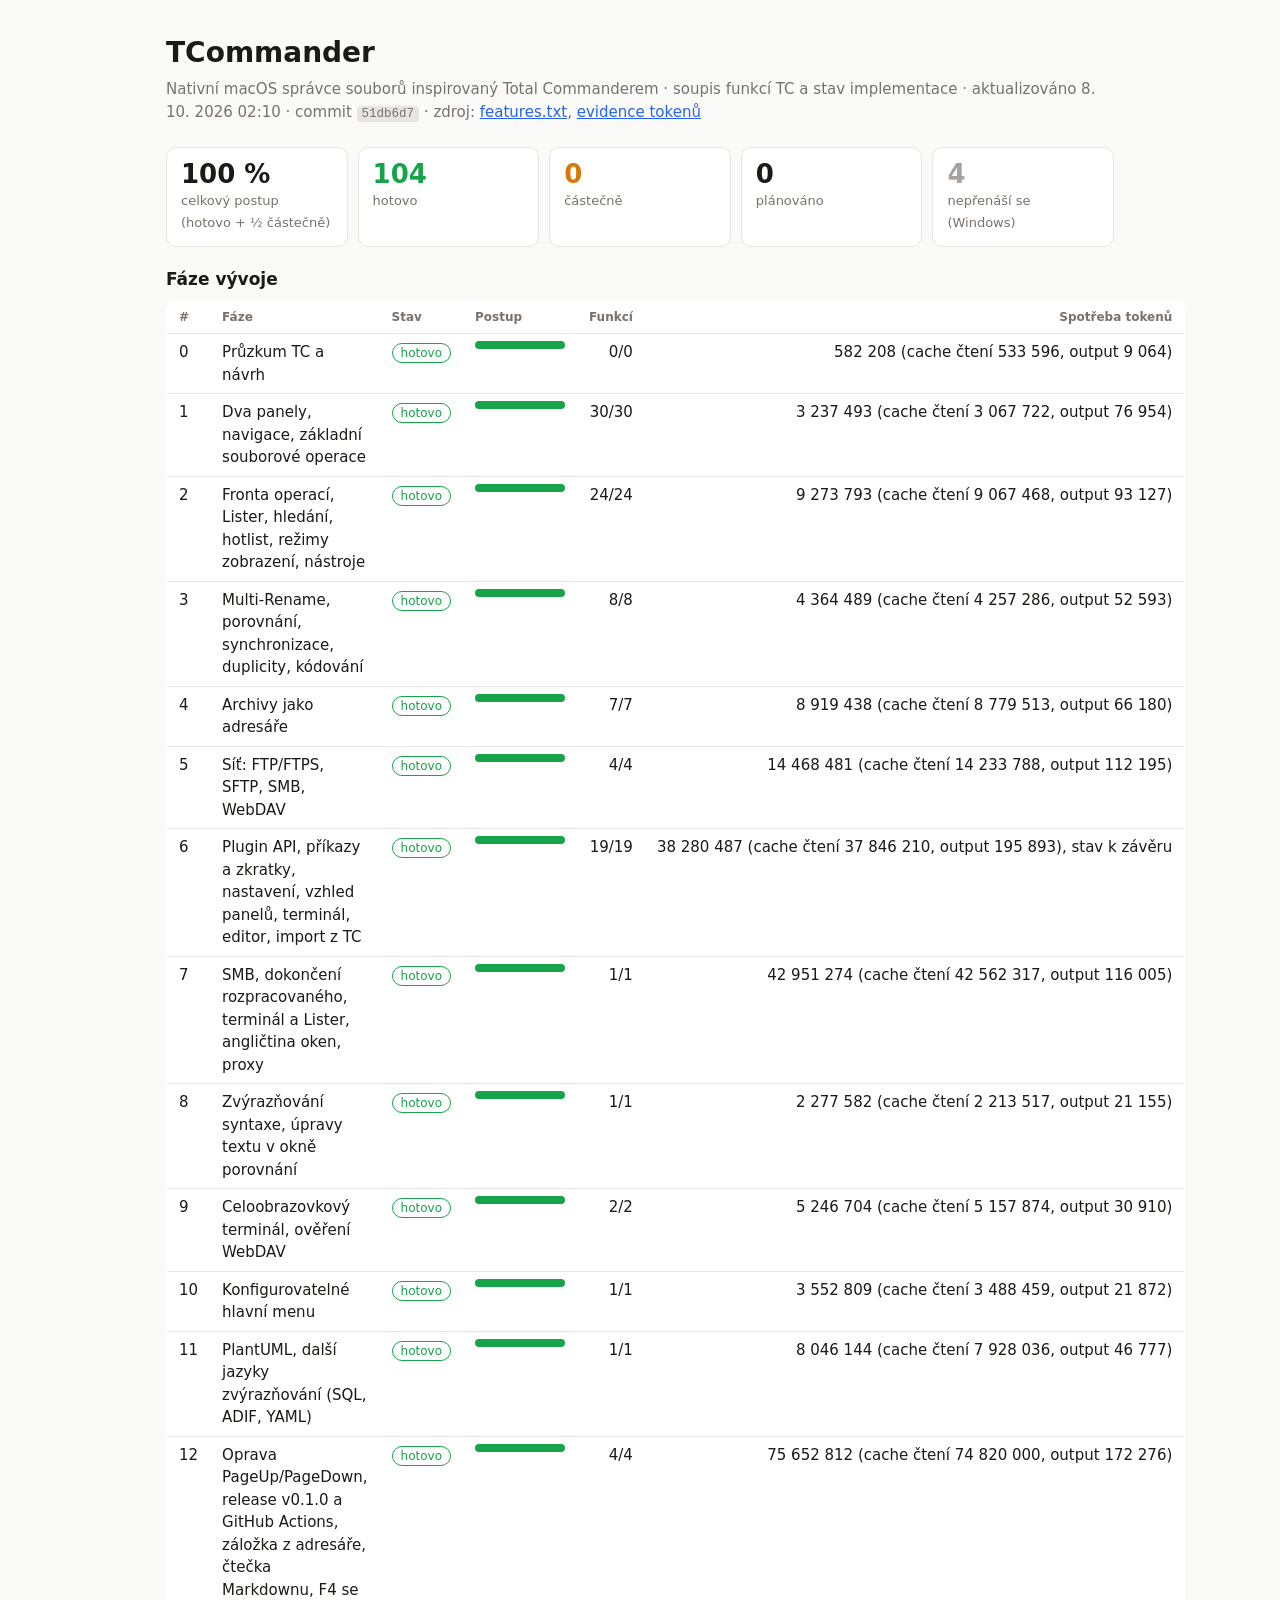
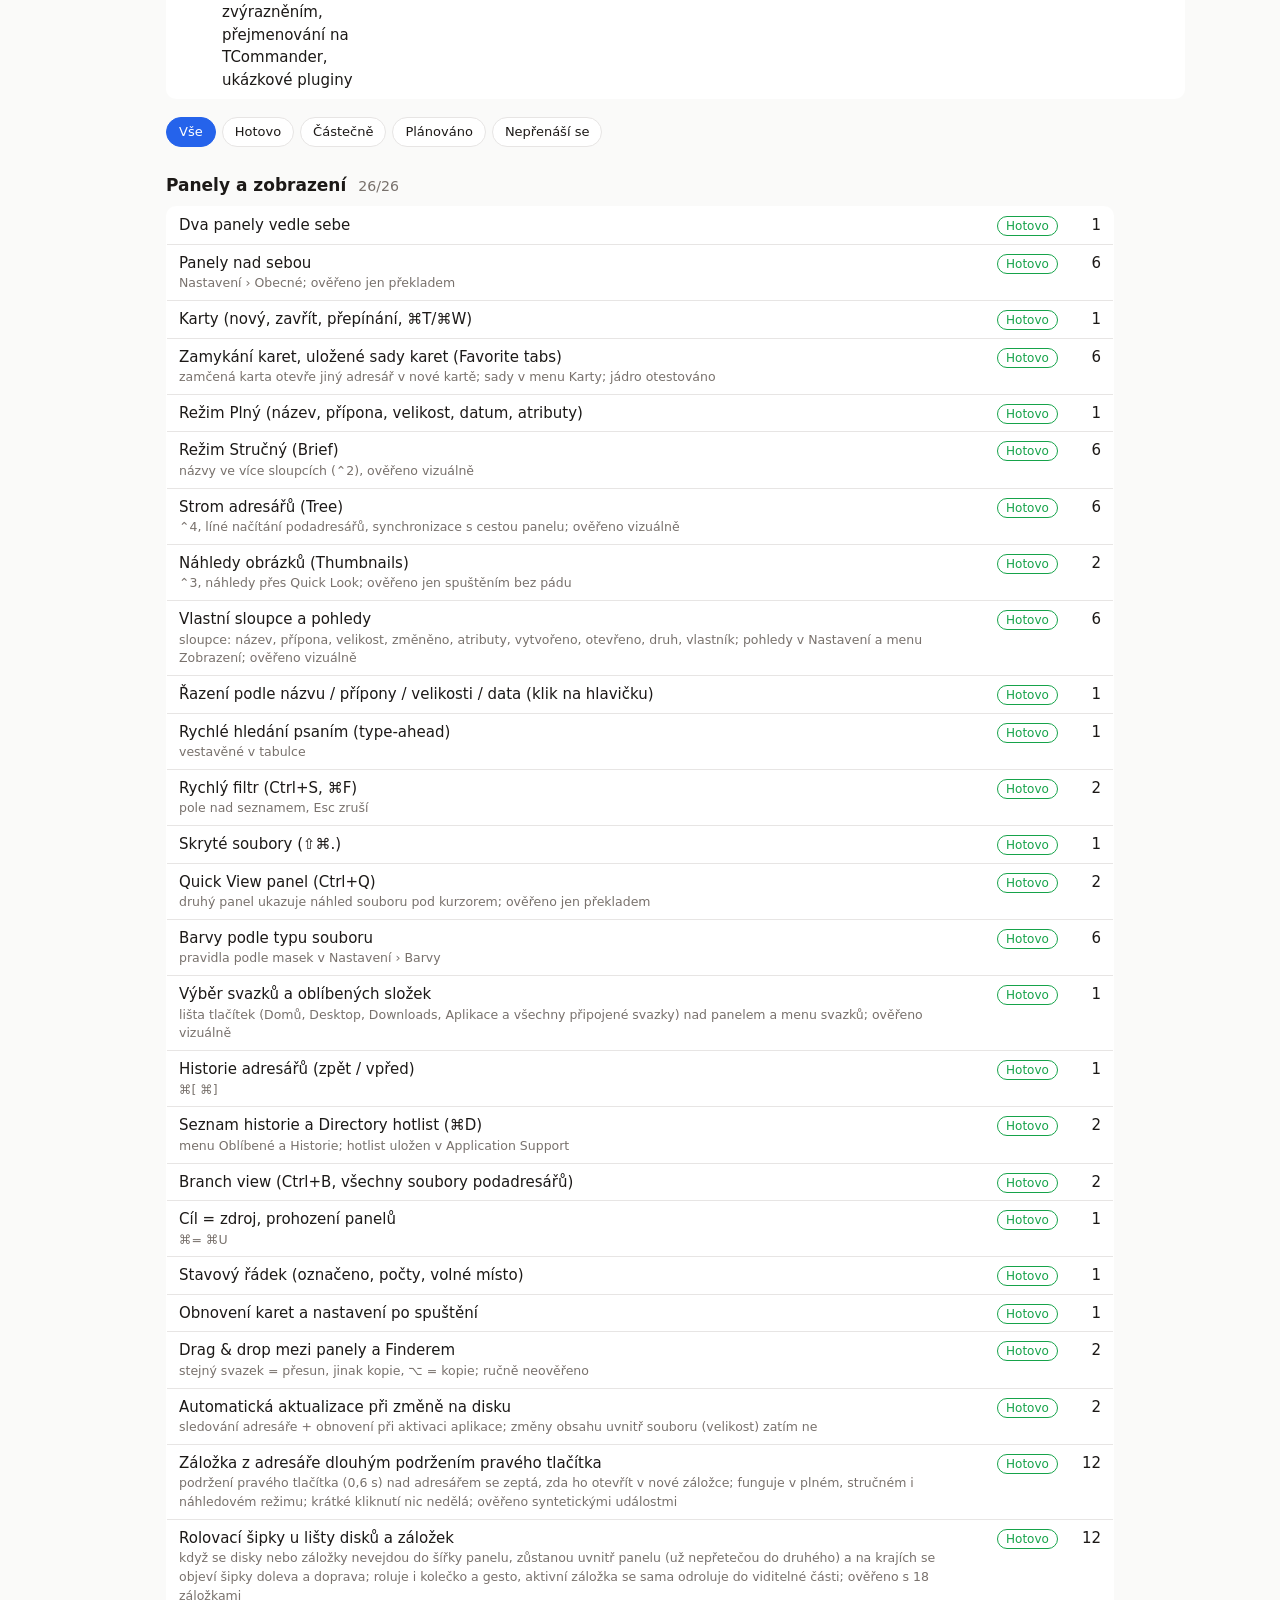
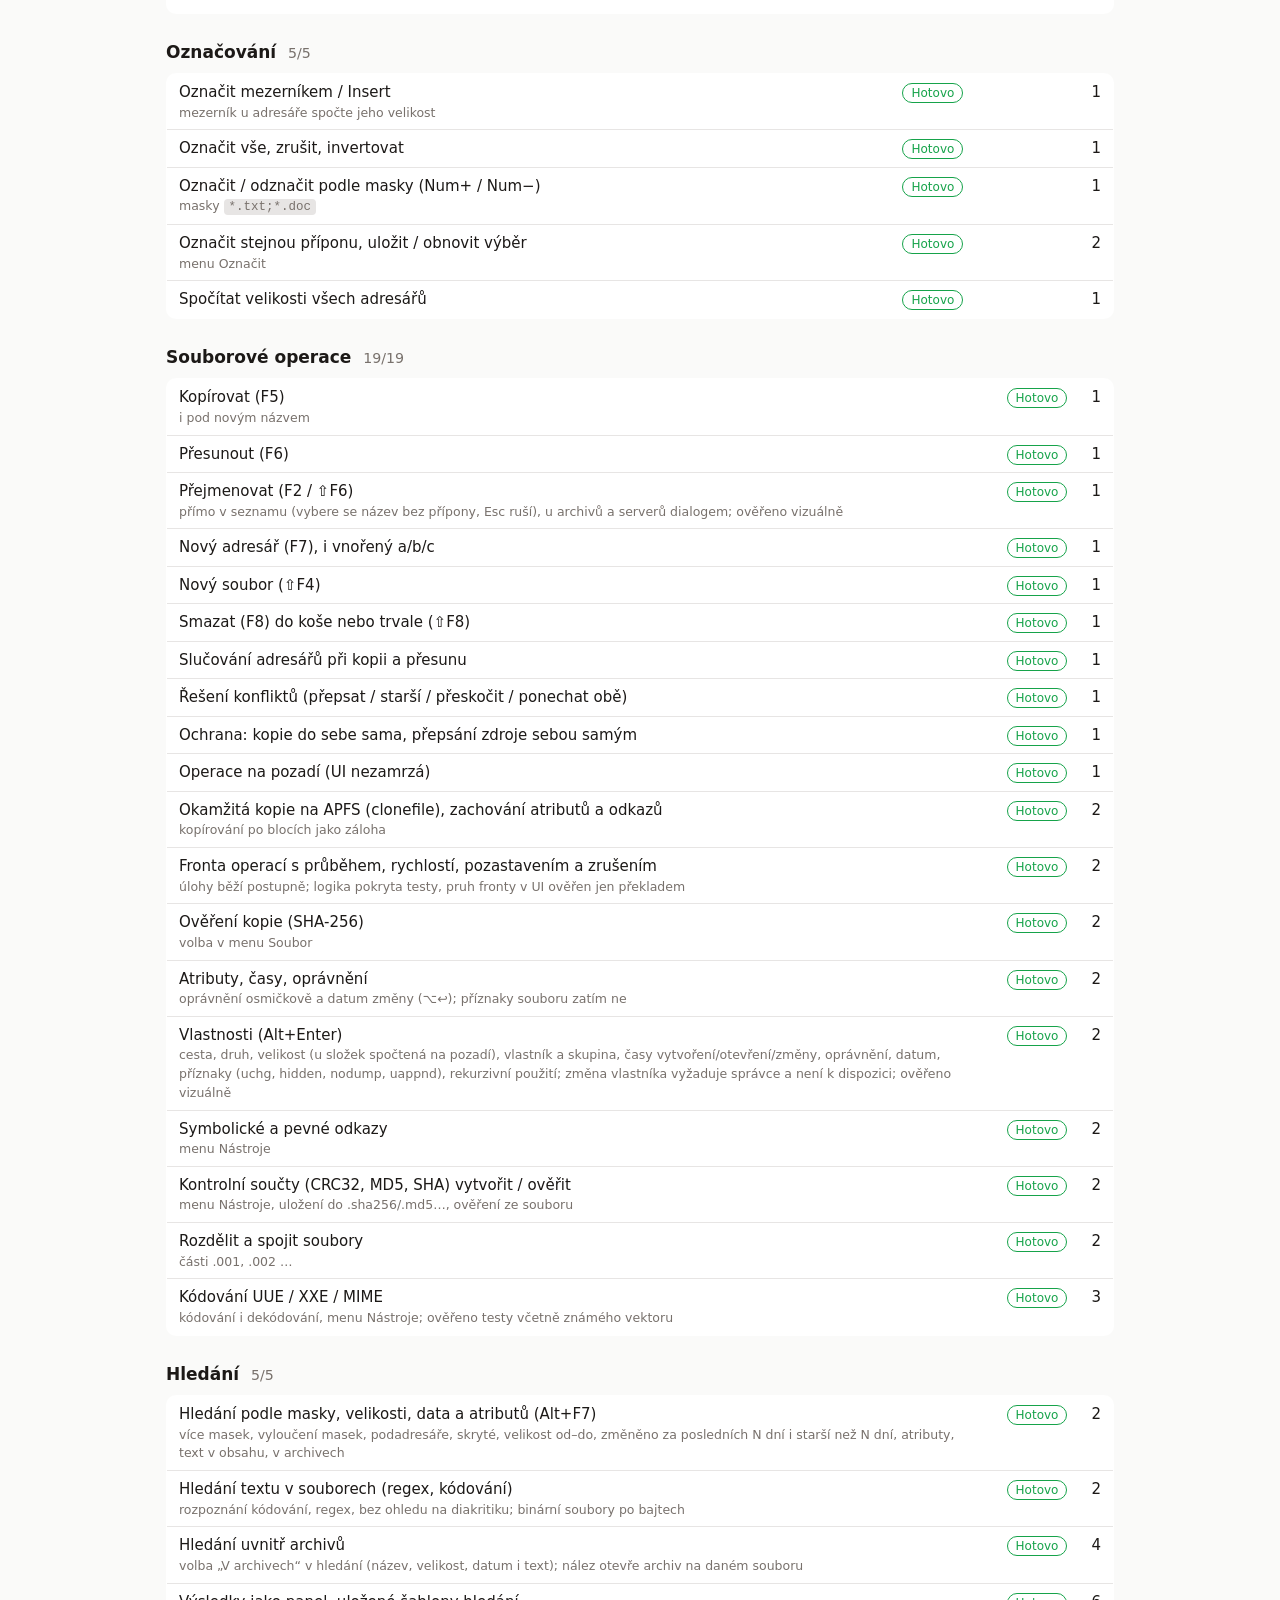
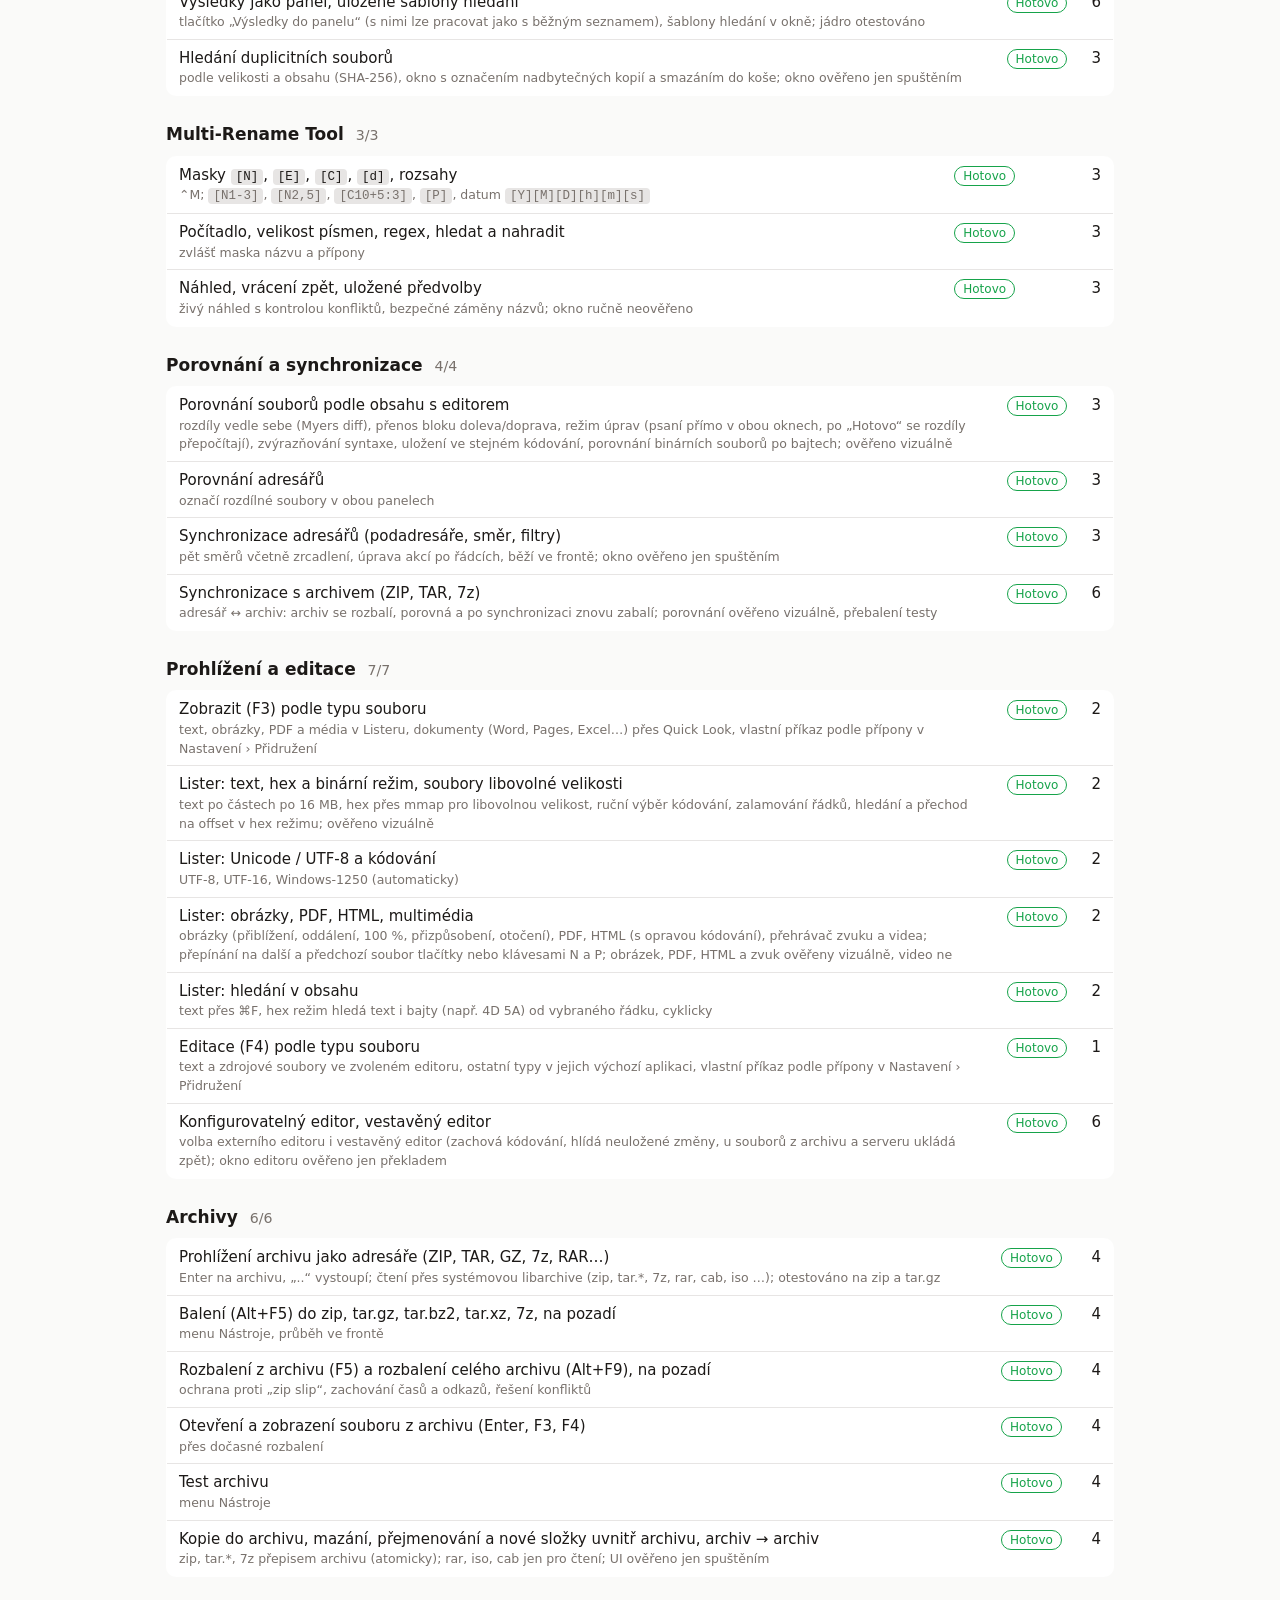
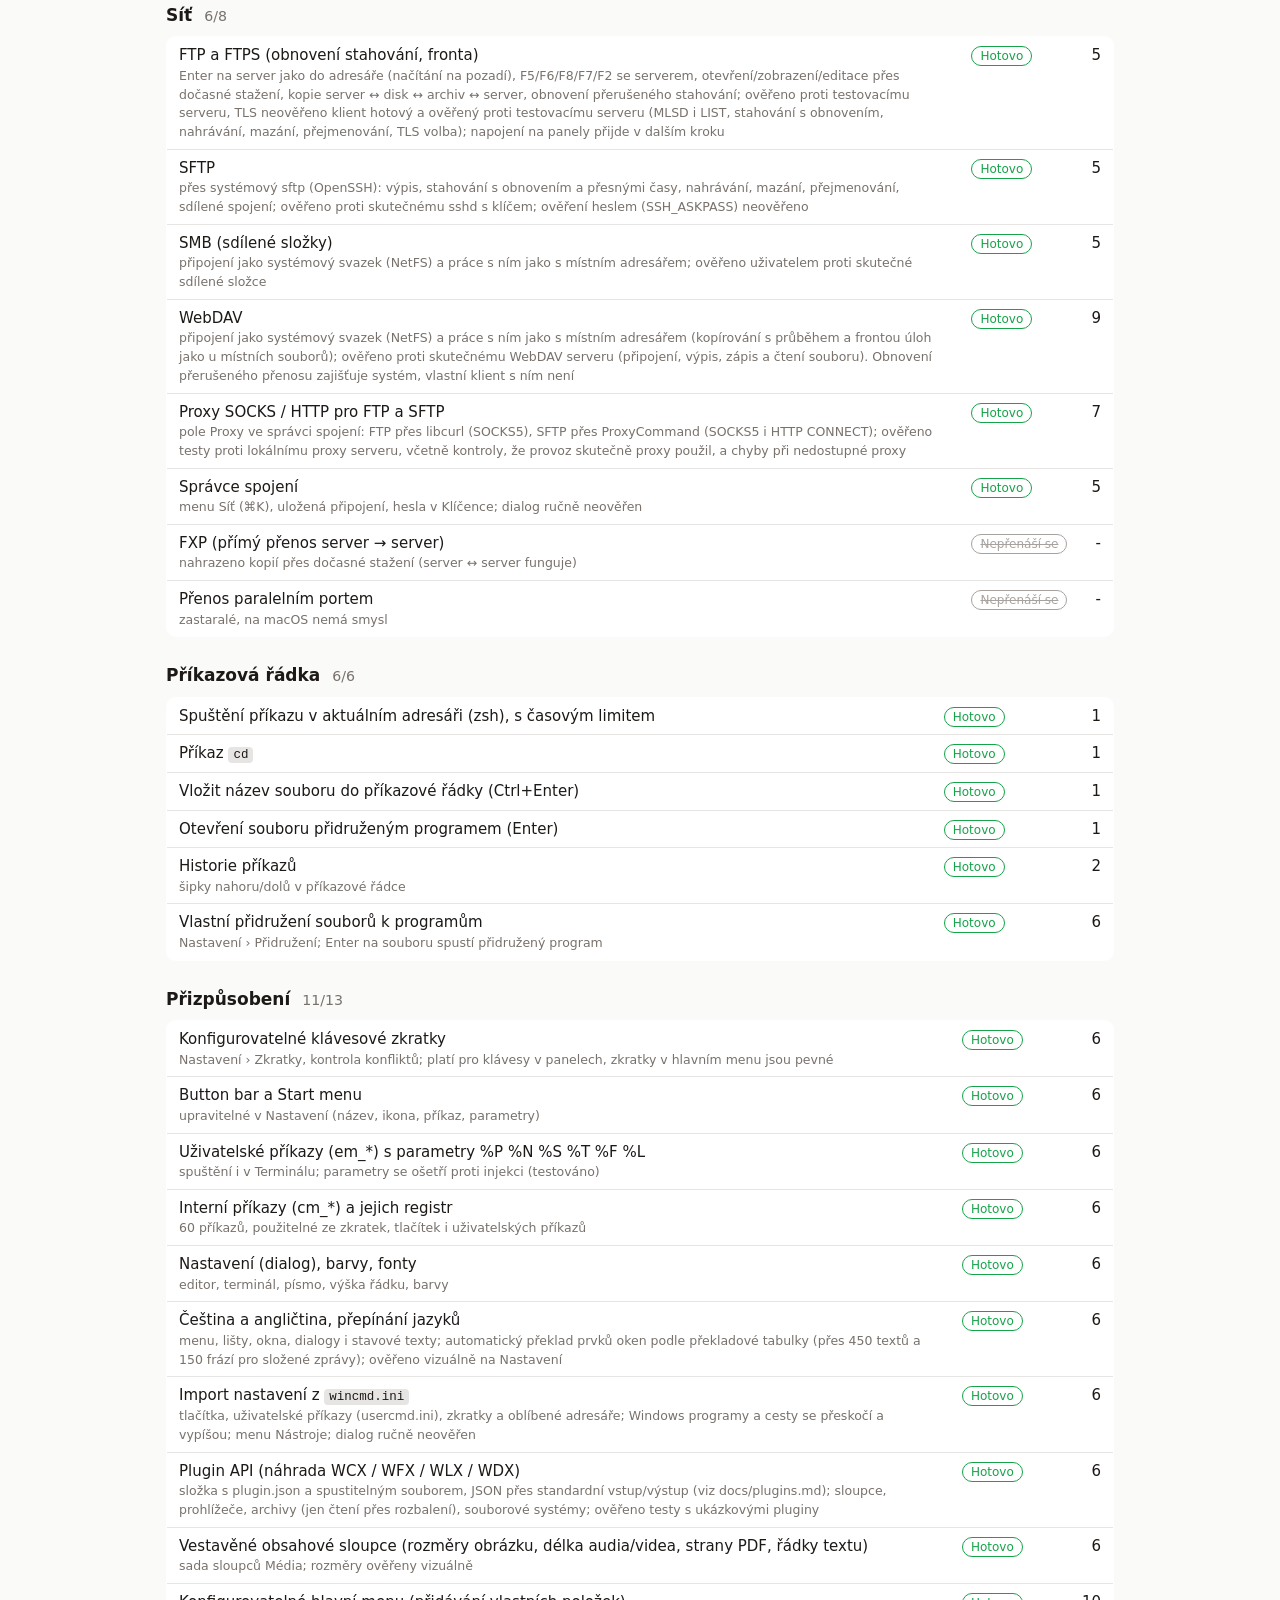
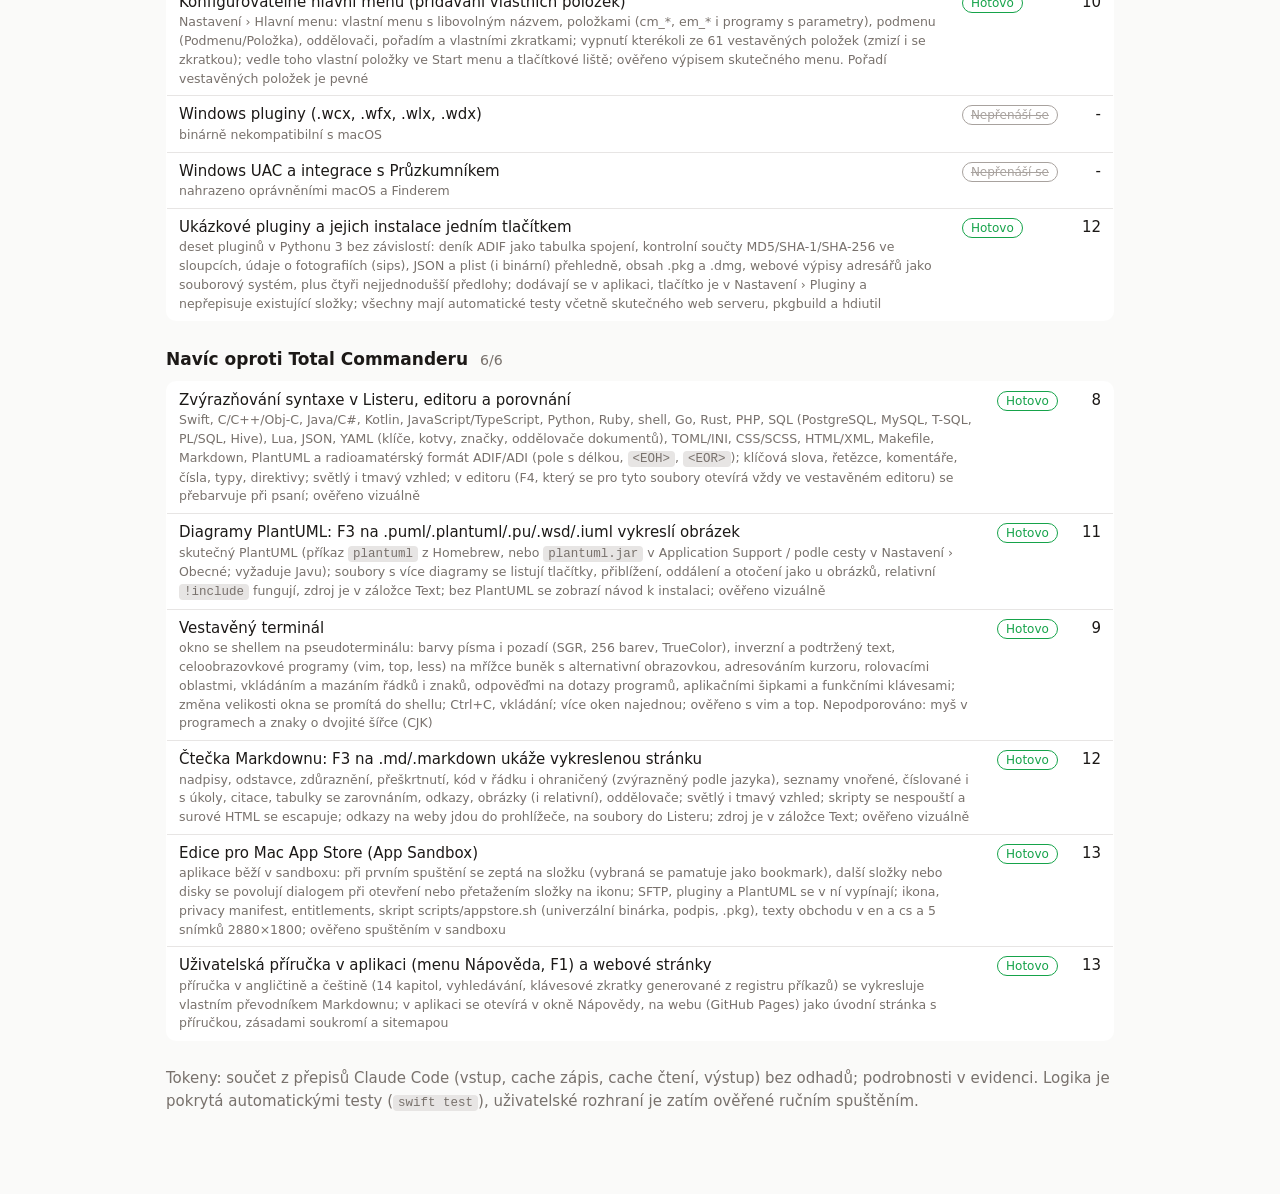
==== commit 3c619826: "Version 1.0.0: Mac App Store edition (App Sandbox, icon, entitlements, build script, listing texts, " ====
--- a/docs/index.html
+++ b/docs/index.html
@@ -25,10 +25,10 @@
 </style></head><body><main>
 <h1>TCommander</h1>
 <p class="sub">Nativní macOS správce souborů inspirovaný Total Commanderem · soupis funkcí TC a stav implementace ·
-aktualizováno 8. 10. 2026 00:56 · commit <code>8292841</code> · zdroj: <a href="features.txt">features.txt</a>, <a href="token-ledger.md">evidence tokenů</a></p>
+aktualizováno 8. 10. 2026 02:10 · commit <code>51db6d7</code> · zdroj: <a href="features.txt">features.txt</a>, <a href="token-ledger.md">evidence tokenů</a></p>
 <div class="cards">
 <div class="card"><b>100 %</b><span>celkový postup (hotovo + ½ částečně)</span></div>
-<div class="card"><b style="color:var(--d)">102</b><span>hotovo</span></div>
+<div class="card"><b style="color:var(--d)">104</b><span>hotovo</span></div>
 <div class="card"><b style="color:var(--p)">0</b><span>částečně</span></div>
 <div class="card"><b>0</b><span>plánováno</span></div>
 <div class="card"><b style="color:var(--x)">4</b><span>nepřenáší se (Windows)</span></div>
@@ -38,7 +38,7 @@
 <div class="filters" id="f"><button data-f="" aria-pressed="true">Vše</button>
 <button data-f="D" aria-pressed="false">Hotovo</button><button data-f="P" aria-pressed="false">Částečně</button>
 <button data-f="T" aria-pressed="false">Plánováno</button><button data-f="X" aria-pressed="false">Nepřenáší se</button></div>
-<section><h2>Panely a zobrazení <small>26/26</small></h2><table><tr data-st="D"><td>Dva panely vedle sebe</td><td><span class="tag D">Hotovo</span></td><td class="num">1</td></tr><tr data-st="D"><td>Panely nad sebou<div class=note>Nastavení › Obecné; ověřeno jen překladem</div></td><td><span class="tag D">Hotovo</span></td><td class="num">6</td></tr><tr data-st="D"><td>Karty (nový, zavřít, přepínání, ⌘T/⌘W)</td><td><span class="tag D">Hotovo</span></td><td class="num">1</td></tr><tr data-st="D"><td>Zamykání karet, uložené sady karet (Favorite tabs)<div class=note>zamčená karta otevře jiný adresář v nové kartě; sady v menu Karty; jádro otestováno</div></td><td><span class="tag D">Hotovo</span></td><td class="num">6</td></tr><tr data-st="D"><td>Režim Plný (název, přípona, velikost, datum, atributy)</td><td><span class="tag D">Hotovo</span></td><td class="num">1</td></tr><tr data-st="D"><td>Režim Stručný (Brief)<div class=note>názvy ve více sloupcích (⌃2), ověřeno vizuálně</div></td><td><span class="tag D">Hotovo</span></td><td class="num">6</td></tr><tr data-st="D"><td>Strom adresářů (Tree)<div class=note>⌃4, líné načítání podadresářů, synchronizace s cestou panelu; ověřeno vizuálně</div></td><td><span class="tag D">Hotovo</span></td><td class="num">6</td></tr><tr data-st="D"><td>Náhledy obrázků (Thumbnails)<div class=note>⌃3, náhledy přes Quick Look; ověřeno jen spuštěním bez pádu</div></td><td><span class="tag D">Hotovo</span></td><td class="num">2</td></tr><tr data-st="D"><td>Vlastní sloupce a pohledy<div class=note>sloupce: název, přípona, velikost, změněno, atributy, vytvořeno, otevřeno, druh, vlastník; pohledy v Nastavení a menu Zobrazení; ověřeno vizuálně</div></td><td><span class="tag D">Hotovo</span></td><td class="num">6</td></tr><tr data-st="D"><td>Řazení podle názvu / přípony / velikosti / data (klik na hlavičku)</td><td><span class="tag D">Hotovo</span></td><td class="num">1</td></tr><tr data-st="D"><td>Rychlé hledání psaním (type-ahead)<div class=note>vestavěné v tabulce</div></td><td><span class="tag D">Hotovo</span></td><td class="num">1</td></tr><tr data-st="D"><td>Rychlý filtr (Ctrl+S, ⌘F)<div class=note>pole nad seznamem, Esc zruší</div></td><td><span class="tag D">Hotovo</span></td><td class="num">2</td></tr><tr data-st="D"><td>Skryté soubory (⇧⌘.)</td><td><span class="tag D">Hotovo</span></td><td class="num">1</td></tr><tr data-st="D"><td>Quick View panel (Ctrl+Q)<div class=note>druhý panel ukazuje náhled souboru pod kurzorem; ověřeno jen překladem</div></td><td><span class="tag D">Hotovo</span></td><td class="num">2</td></tr><tr data-st="D"><td>Barvy podle typu souboru<div class=note>pravidla podle masek v Nastavení › Barvy</div></td><td><span class="tag D">Hotovo</span></td><td class="num">6</td></tr><tr data-st="D"><td>Výběr svazků a oblíbených složek<div class=note>lišta tlačítek (Domů, Desktop, Downloads, Aplikace a všechny připojené svazky) nad panelem a menu svazků; ověřeno vizuálně</div></td><td><span class="tag D">Hotovo</span></td><td class="num">1</td></tr><tr data-st="D"><td>Historie adresářů (zpět / vpřed)<div class=note>⌘[ ⌘]</div></td><td><span class="tag D">Hotovo</span></td><td class="num">1</td></tr><tr data-st="D"><td>Seznam historie a Directory hotlist (⌘D)<div class=note>menu Oblíbené a Historie; hotlist uložen v Application Support</div></td><td><span class="tag D">Hotovo</span></td><td class="num">2</td></tr><tr data-st="D"><td>Branch view (Ctrl+B, všechny soubory podadresářů)</td><td><span class="tag D">Hotovo</span></td><td class="num">2</td></tr><tr data-st="D"><td>Cíl = zdroj, prohození panelů<div class=note>⌘=  ⌘U</div></td><td><span class="tag D">Hotovo</span></td><td class="num">1</td></tr><tr data-st="D"><td>Stavový řádek (označeno, počty, volné místo)</td><td><span class="tag D">Hotovo</span></td><td class="num">1</td></tr><tr data-st="D"><td>Obnovení karet a nastavení po spuštění</td><td><span class="tag D">Hotovo</span></td><td class="num">1</td></tr><tr data-st="D"><td>Drag &amp; drop mezi panely a Finderem<div class=note>stejný svazek = přesun, jinak kopie, ⌥ = kopie; ručně neověřeno</div></td><td><span class="tag D">Hotovo</span></td><td class="num">2</td></tr><tr data-st="D"><td>Automatická aktualizace při změně na disku<div class=note>sledování adresáře + obnovení při aktivaci aplikace; změny obsahu uvnitř souboru (velikost) zatím ne</div></td><td><span class="tag D">Hotovo</span></td><td class="num">2</td></tr><tr data-st="D"><td>Záložka z adresáře dlouhým podržením pravého tlačítka<div class=note>podržení pravého tlačítka (0,6 s) nad adresářem se zeptá, zda ho otevřít v nové záložce; funguje v plném, stručném i náhledovém režimu; krátké kliknutí nic nedělá; ověřeno syntetickými událostmi</div></td><td><span class="tag D">Hotovo</span></td><td class="num">12</td></tr><tr data-st="D"><td>Rolovací šipky u lišty disků a záložek<div class=note>když se disky nebo záložky nevejdou do šířky panelu, zůstanou uvnitř panelu (už nepřetečou do druhého) a na krajích se objeví šipky doleva a doprava; roluje i kolečko a gesto, aktivní záložka se sama odroluje do viditelné části; ověřeno s 18 záložkami</div></td><td><span class="tag D">Hotovo</span></td><td class="num">12</td></tr></table></section><section><h2>Označování <small>5/5</small></h2><table><tr data-st="D"><td>Označit mezerníkem / Insert<div class=note>mezerník u adresáře spočte jeho velikost</div></td><td><span class="tag D">Hotovo</span></td><td class="num">1</td></tr><tr data-st="D"><td>Označit vše, zrušit, invertovat</td><td><span class="tag D">Hotovo</span></td><td class="num">1</td></tr><tr data-st="D"><td>Označit / odznačit podle masky (Num+ / Num−)<div class=note>masky <code>*.txt;*.doc</code></div></td><td><span class="tag D">Hotovo</span></td><td class="num">1</td></tr><tr data-st="D"><td>Označit stejnou příponu, uložit / obnovit výběr<div class=note>menu Označit</div></td><td><span class="tag D">Hotovo</span></td><td class="num">2</td></tr><tr data-st="D"><td>Spočítat velikosti všech adresářů</td><td><span class="tag D">Hotovo</span></td><td class="num">1</td></tr></table></section><section><h2>Souborové operace <small>19/19</small></h2><table><tr data-st="D"><td>Kopírovat (F5)<div class=note>i pod novým názvem</div></td><td><span class="tag D">Hotovo</span></td><td class="num">1</td></tr><tr data-st="D"><td>Přesunout (F6)</td><td><span class="tag D">Hotovo</span></td><td class="num">1</td></tr><tr data-st="D"><td>Přejmenovat (F2 / ⇧F6)<div class=note>přímo v seznamu (vybere se název bez přípony, Esc ruší), u archivů a serverů dialogem; ověřeno vizuálně</div></td><td><span class="tag D">Hotovo</span></td><td class="num">1</td></tr><tr data-st="D"><td>Nový adresář (F7), i vnořený a/b/c</td><td><span class="tag D">Hotovo</span></td><td class="num">1</td></tr><tr data-st="D"><td>Nový soubor (⇧F4)</td><td><span class="tag D">Hotovo</span></td><td class="num">1</td></tr><tr data-st="D"><td>Smazat (F8) do koše nebo trvale (⇧F8)</td><td><span class="tag D">Hotovo</span></td><td class="num">1</td></tr><tr data-st="D"><td>Slučování adresářů při kopii a přesunu</td><td><span class="tag D">Hotovo</span></td><td class="num">1</td></tr><tr data-st="D"><td>Řešení konfliktů (přepsat / starší / přeskočit / ponechat obě)</td><td><span class="tag D">Hotovo</span></td><td class="num">1</td></tr><tr data-st="D"><td>Ochrana: kopie do sebe sama, přepsání zdroje sebou samým</td><td><span class="tag D">Hotovo</span></td><td class="num">1</td></tr><tr data-st="D"><td>Operace na pozadí (UI nezamrzá)</td><td><span class="tag D">Hotovo</span></td><td class="num">1</td></tr><tr data-st="D"><td>Okamžitá kopie na APFS (clonefile), zachování atributů a odkazů<div class=note>kopírování po blocích jako záloha</div></td><td><span class="tag D">Hotovo</span></td><td class="num">2</td></tr><tr data-st="D"><td>Fronta operací s průběhem, rychlostí, pozastavením a zrušením<div class=note>úlohy běží postupně; logika pokryta testy, pruh fronty v UI ověřen jen překladem</div></td><td><span class="tag D">Hotovo</span></td><td class="num">2</td></tr><tr data-st="D"><td>Ověření kopie (SHA-256)<div class=note>volba v menu Soubor</div></td><td><span class="tag D">Hotovo</span></td><td class="num">2</td></tr><tr data-st="D"><td>Atributy, časy, oprávnění<div class=note>oprávnění osmičkově a datum změny (⌥↩); příznaky souboru zatím ne</div></td><td><span class="tag D">Hotovo</span></td><td class="num">2</td></tr><tr data-st="D"><td>Vlastnosti (Alt+Enter)<div class=note>cesta, druh, velikost (u složek spočtená na pozadí), vlastník a skupina, časy vytvoření/otevření/změny, oprávnění, datum, příznaky (uchg, hidden, nodump, uappnd), rekurzivní použití; změna vlastníka vyžaduje správce a není k dispozici; ověřeno vizuálně</div></td><td><span class="tag D">Hotovo</span></td><td class="num">2</td></tr><tr data-st="D"><td>Symbolické a pevné odkazy<div class=note>menu Nástroje</div></td><td><span class="tag D">Hotovo</span></td><td class="num">2</td></tr><tr data-st="D"><td>Kontrolní součty (CRC32, MD5, SHA) vytvořit / ověřit<div class=note>menu Nástroje, uložení do .sha256/.md5…, ověření ze souboru</div></td><td><span class="tag D">Hotovo</span></td><td class="num">2</td></tr><tr data-st="D"><td>Rozdělit a spojit soubory<div class=note>části .001, .002 …</div></td><td><span class="tag D">Hotovo</span></td><td class="num">2</td></tr><tr data-st="D"><td>Kódování UUE / XXE / MIME<div class=note>kódování i dekódování, menu Nástroje; ověřeno testy včetně známého vektoru</div></td><td><span class="tag D">Hotovo</span></td><td class="num">3</td></tr></table></section><section><h2>Hledání <small>5/5</small></h2><table><tr data-st="D"><td>Hledání podle masky, velikosti, data a atributů (Alt+F7)<div class=note>více masek, vyloučení masek, podadresáře, skryté, velikost od–do, změněno za posledních N dní i starší než N dní, atributy, text v obsahu, v archivech</div></td><td><span class="tag D">Hotovo</span></td><td class="num">2</td></tr><tr data-st="D"><td>Hledání textu v souborech (regex, kódování)<div class=note>rozpoznání kódování, regex, bez ohledu na diakritiku; binární soubory po bajtech</div></td><td><span class="tag D">Hotovo</span></td><td class="num">2</td></tr><tr data-st="D"><td>Hledání uvnitř archivů<div class=note>volba „V archivech“ v hledání (název, velikost, datum i text); nález otevře archiv na daném souboru</div></td><td><span class="tag D">Hotovo</span></td><td class="num">4</td></tr><tr data-st="D"><td>Výsledky jako panel, uložené šablony hledání<div class=note>tlačítko „Výsledky do panelu“ (s nimi lze pracovat jako s běžným seznamem), šablony hledání v okně; jádro otestováno</div></td><td><span class="tag D">Hotovo</span></td><td class="num">6</td></tr><tr data-st="D"><td>Hledání duplicitních souborů<div class=note>podle velikosti a obsahu (SHA-256), okno s označením nadbytečných kopií a smazáním do koše; okno ověřeno jen spuštěním</div></td><td><span class="tag D">Hotovo</span></td><td class="num">3</td></tr></table></section><section><h2>Multi-Rename Tool <small>3/3</small></h2><table><tr data-st="D"><td>Masky <code>[N]</code>, <code>[E]</code>, <code>[C]</code>, <code>[d]</code>, rozsahy<div class=note>⌃M; <code>[N1-3]</code>, <code>[N2,5]</code>, <code>[C10+5:3]</code>, <code>[P]</code>, datum <code>[Y][M][D][h][m][s]</code></div></td><td><span class="tag D">Hotovo</span></td><td class="num">3</td></tr><tr data-st="D"><td>Počítadlo, velikost písmen, regex, hledat a nahradit<div class=note>zvlášť maska názvu a přípony</div></td><td><span class="tag D">Hotovo</span></td><td class="num">3</td></tr><tr data-st="D"><td>Náhled, vrácení zpět, uložené předvolby<div class=note>živý náhled s kontrolou konfliktů, bezpečné záměny názvů; okno ručně neověřeno</div></td><td><span class="tag D">Hotovo</span></td><td class="num">3</td></tr></table></section><section><h2>Porovnání a synchronizace <small>4/4</small></h2><table><tr data-st="D"><td>Porovnání souborů podle obsahu s editorem<div class=note>rozdíly vedle sebe (Myers diff), přenos bloku doleva/doprava, režim úprav (psaní přímo v obou oknech, po „Hotovo“ se rozdíly přepočítají), zvýrazňování syntaxe, uložení ve stejném kódování, porovnání binárních souborů po bajtech; ověřeno vizuálně</div></td><td><span class="tag D">Hotovo</span></td><td class="num">3</td></tr><tr data-st="D"><td>Porovnání adresářů<div class=note>označí rozdílné soubory v obou panelech</div></td><td><span class="tag D">Hotovo</span></td><td class="num">3</td></tr><tr data-st="D"><td>Synchronizace adresářů (podadresáře, směr, filtry)<div class=note>pět směrů včetně zrcadlení, úprava akcí po řádcích, běží ve frontě; okno ověřeno jen spuštěním</div></td><td><span class="tag D">Hotovo</span></td><td class="num">3</td></tr><tr data-st="D"><td>Synchronizace s archivem (ZIP, TAR, 7z)<div class=note>adresář ↔ archiv: archiv se rozbalí, porovná a po synchronizaci znovu zabalí; porovnání ověřeno vizuálně, přebalení testy</div></td><td><span class="tag D">Hotovo</span></td><td class="num">6</td></tr></table></section><section><h2>Prohlížení a editace <small>7/7</small></h2><table><tr data-st="D"><td>Zobrazit (F3) podle typu souboru<div class=note>text, obrázky, PDF a média v Listeru, dokumenty (Word, Pages, Excel…) přes Quick Look, vlastní příkaz podle přípony v Nastavení › Přidružení</div></td><td><span class="tag D">Hotovo</span></td><td class="num">2</td></tr><tr data-st="D"><td>Lister: text, hex a binární režim, soubory libovolné velikosti<div class=note>text po částech po 16 MB, hex přes mmap pro libovolnou velikost, ruční výběr kódování, zalamování řádků, hledání a přechod na offset v hex režimu; ověřeno vizuálně</div></td><td><span class="tag D">Hotovo</span></td><td class="num">2</td></tr><tr data-st="D"><td>Lister: Unicode / UTF-8 a kódování<div class=note>UTF-8, UTF-16, Windows-1250 (automaticky)</div></td><td><span class="tag D">Hotovo</span></td><td class="num">2</td></tr><tr data-st="D"><td>Lister: obrázky, PDF, HTML, multimédia<div class=note>obrázky (přiblížení, oddálení, 100 %, přizpůsobení, otočení), PDF, HTML (s opravou kódování), přehrávač zvuku a videa; přepínání na další a předchozí soubor tlačítky nebo klávesami N a P; obrázek, PDF, HTML a zvuk ověřeny vizuálně, video ne</div></td><td><span class="tag D">Hotovo</span></td><td class="num">2</td></tr><tr data-st="D"><td>Lister: hledání v obsahu<div class=note>text přes ⌘F, hex režim hledá text i bajty (např. 4D 5A) od vybraného řádku, cyklicky</div></td><td><span class="tag D">Hotovo</span></td><td class="num">2</td></tr><tr data-st="D"><td>Editace (F4) podle typu souboru<div class=note>text a zdrojové soubory ve zvoleném editoru, ostatní typy v jejich výchozí aplikaci, vlastní příkaz podle přípony v Nastavení › Přidružení</div></td><td><span class="tag D">Hotovo</span></td><td class="num">1</td></tr><tr data-st="D"><td>Konfigurovatelný editor, vestavěný editor<div class=note>volba externího editoru i vestavěný editor (zachová kódování, hlídá neuložené změny, u souborů z archivu a serveru ukládá zpět); okno editoru ověřeno jen překladem</div></td><td><span class="tag D">Hotovo</span></td><td class="num">6</td></tr></table></section><section><h2>Archivy <small>6/6</small></h2><table><tr data-st="D"><td>Prohlížení archivu jako adresáře (ZIP, TAR, GZ, 7z, RAR…)<div class=note>Enter na archivu, „..“ vystoupí; čtení přes systémovou libarchive (zip, tar.*, 7z, rar, cab, iso …); otestováno na zip a tar.gz</div></td><td><span class="tag D">Hotovo</span></td><td class="num">4</td></tr><tr data-st="D"><td>Balení (Alt+F5) do zip, tar.gz, tar.bz2, tar.xz, 7z, na pozadí<div class=note>menu Nástroje, průběh ve frontě</div></td><td><span class="tag D">Hotovo</span></td><td class="num">4</td></tr><tr data-st="D"><td>Rozbalení z archivu (F5) a rozbalení celého archivu (Alt+F9), na pozadí<div class=note>ochrana proti „zip slip“, zachování časů a odkazů, řešení konfliktů</div></td><td><span class="tag D">Hotovo</span></td><td class="num">4</td></tr><tr data-st="D"><td>Otevření a zobrazení souboru z archivu (Enter, F3, F4)<div class=note>přes dočasné rozbalení</div></td><td><span class="tag D">Hotovo</span></td><td class="num">4</td></tr><tr data-st="D"><td>Test archivu<div class=note>menu Nástroje</div></td><td><span class="tag D">Hotovo</span></td><td class="num">4</td></tr><tr data-st="D"><td>Kopie do archivu, mazání, přejmenování a nové složky uvnitř archivu, archiv → archiv<div class=note>zip, tar.*, 7z přepisem archivu (atomicky); rar, iso, cab jen pro čtení; UI ověřeno jen spuštěním</div></td><td><span class="tag D">Hotovo</span></td><td class="num">4</td></tr></table></section><section><h2>Síť <small>6/8</small></h2><table><tr data-st="D"><td>FTP a FTPS (obnovení stahování, fronta)<div class=note>Enter na server jako do adresáře (načítání na pozadí), F5/F6/F8/F7/F2 se serverem, otevření/zobrazení/editace přes dočasné stažení, kopie server ↔ disk ↔ archiv ↔ server, obnovení přerušeného stahování; ověřeno proti testovacímu serveru, TLS neověřeno klient hotový a ověřený proti testovacímu serveru (MLSD i LIST, stahování s obnovením, nahrávání, mazání, přejmenování, TLS volba); napojení na panely přijde v dalším kroku</div></td><td><span class="tag D">Hotovo</span></td><td class="num">5</td></tr><tr data-st="D"><td>SFTP<div class=note>přes systémový sftp (OpenSSH): výpis, stahování s obnovením a přesnými časy, nahrávání, mazání, přejmenování, sdílené spojení; ověřeno proti skutečnému sshd s klíčem; ověření heslem (SSH_ASKPASS) neověřeno</div></td><td><span class="tag D">Hotovo</span></td><td class="num">5</td></tr><tr data-st="D"><td>SMB (sdílené složky)<div class=note>připojení jako systémový svazek (NetFS) a práce s ním jako s místním adresářem; ověřeno uživatelem proti skutečné sdílené složce</div></td><td><span class="tag D">Hotovo</span></td><td class="num">5</td></tr><tr data-st="D"><td>WebDAV<div class=note>připojení jako systémový svazek (NetFS) a práce s ním jako s místním adresářem (kopírování s průběhem a frontou úloh jako u místních souborů); ověřeno proti skutečnému WebDAV serveru (připojení, výpis, zápis a čtení souboru). Obnovení přerušeného přenosu zajišťuje systém, vlastní klient s ním není</div></td><td><span class="tag D">Hotovo</span></td><td class="num">9</td></tr><tr data-st="D"><td>Proxy SOCKS / HTTP pro FTP a SFTP<div class=note>pole Proxy ve správci spojení: FTP přes libcurl (SOCKS5), SFTP přes ProxyCommand (SOCKS5 i HTTP CONNECT); ověřeno testy proti lokálnímu proxy serveru, včetně kontroly, že provoz skutečně proxy použil, a chyby při nedostupné proxy</div></td><td><span class="tag D">Hotovo</span></td><td class="num">7</td></tr><tr data-st="D"><td>Správce spojení<div class=note>menu Síť (⌘K), uložená připojení, hesla v Klíčence; dialog ručně neověřen</div></td><td><span class="tag D">Hotovo</span></td><td class="num">5</td></tr><tr data-st="X"><td>FXP (přímý přenos server → server)<div class=note>nahrazeno kopií přes dočasné stažení (server ↔ server funguje)</div></td><td><span class="tag X">Nepřenáší se</span></td><td class="num">-</td></tr><tr data-st="X"><td>Přenos paralelním portem<div class=note>zastaralé, na macOS nemá smysl</div></td><td><span class="tag X">Nepřenáší se</span></td><td class="num">-</td></tr></table></section><section><h2>Příkazová řádka <small>6/6</small></h2><table><tr data-st="D"><td>Spuštění příkazu v aktuálním adresáři (zsh), s časovým limitem</td><td><span class="tag D">Hotovo</span></td><td class="num">1</td></tr><tr data-st="D"><td>Příkaz <code>cd</code></td><td><span class="tag D">Hotovo</span></td><td class="num">1</td></tr><tr data-st="D"><td>Vložit název souboru do příkazové řádky (Ctrl+Enter)</td><td><span class="tag D">Hotovo</span></td><td class="num">1</td></tr><tr data-st="D"><td>Otevření souboru přidruženým programem (Enter)</td><td><span class="tag D">Hotovo</span></td><td class="num">1</td></tr><tr data-st="D"><td>Historie příkazů<div class=note>šipky nahoru/dolů v příkazové řádce</div></td><td><span class="tag D">Hotovo</span></td><td class="num">2</td></tr><tr data-st="D"><td>Vlastní přidružení souborů k programům<div class=note>Nastavení › Přidružení; Enter na souboru spustí přidružený program</div></td><td><span class="tag D">Hotovo</span></td><td class="num">6</td></tr></table></section><section><h2>Přizpůsobení <small>11/13</small></h2><table><tr data-st="D"><td>Konfigurovatelné klávesové zkratky<div class=note>Nastavení › Zkratky, kontrola konfliktů; platí pro klávesy v panelech, zkratky v hlavním menu jsou pevné</div></td><td><span class="tag D">Hotovo</span></td><td class="num">6</td></tr><tr data-st="D"><td>Button bar a Start menu<div class=note>upravitelné v Nastavení (název, ikona, příkaz, parametry)</div></td><td><span class="tag D">Hotovo</span></td><td class="num">6</td></tr><tr data-st="D"><td>Uživatelské příkazy (em_*) s parametry %P %N %S %T %F %L<div class=note>spuštění i v Terminálu; parametry se ošetří proti injekci (testováno)</div></td><td><span class="tag D">Hotovo</span></td><td class="num">6</td></tr><tr data-st="D"><td>Interní příkazy (cm_*) a jejich registr<div class=note>60 příkazů, použitelné ze zkratek, tlačítek i uživatelských příkazů</div></td><td><span class="tag D">Hotovo</span></td><td class="num">6</td></tr><tr data-st="D"><td>Nastavení (dialog), barvy, fonty<div class=note>editor, terminál, písmo, výška řádku, barvy</div></td><td><span class="tag D">Hotovo</span></td><td class="num">6</td></tr><tr data-st="D"><td>Čeština a angličtina, přepínání jazyků<div class=note>menu, lišty, okna, dialogy i stavové texty; automatický překlad prvků oken podle překladové tabulky (přes 450 textů a 150 frází pro složené zprávy); ověřeno vizuálně na Nastavení</div></td><td><span class="tag D">Hotovo</span></td><td class="num">6</td></tr><tr data-st="D"><td>Import nastavení z <code>wincmd.ini</code><div class=note>tlačítka, uživatelské příkazy (usercmd.ini), zkratky a oblíbené adresáře; Windows programy a cesty se přeskočí a vypíšou; menu Nástroje; dialog ručně neověřen</div></td><td><span class="tag D">Hotovo</span></td><td class="num">6</td></tr><tr data-st="D"><td>Plugin API (náhrada WCX / WFX / WLX / WDX)<div class=note>složka s plugin.json a spustitelným souborem, JSON přes standardní vstup/výstup (viz docs/plugins.md); sloupce, prohlížeče, archivy (jen čtení přes rozbalení), souborové systémy; ověřeno testy s ukázkovými pluginy</div></td><td><span class="tag D">Hotovo</span></td><td class="num">6</td></tr><tr data-st="D"><td>Vestavěné obsahové sloupce (rozměry obrázku, délka audia/videa, strany PDF, řádky textu)<div class=note>sada sloupců Média; rozměry ověřeny vizuálně</div></td><td><span class="tag D">Hotovo</span></td><td class="num">6</td></tr><tr data-st="D"><td>Konfigurovatelné hlavní menu (přidávání vlastních položek)<div class=note>Nastavení › Hlavní menu: vlastní menu s libovolným názvem, položkami (cm_*, em_* i programy s parametry), podmenu (Podmenu/Položka), oddělovači, pořadím a vlastními zkratkami; vypnutí kterékoli ze 61 vestavěných položek (zmizí i se zkratkou); vedle toho vlastní položky ve Start menu a tlačítkové liště; ověřeno výpisem skutečného menu. Pořadí vestavěných položek je pevné</div></td><td><span class="tag D">Hotovo</span></td><td class="num">10</td></tr><tr data-st="X"><td>Windows pluginy (.wcx, .wfx, .wlx, .wdx)<div class=note>binárně nekompatibilní s macOS</div></td><td><span class="tag X">Nepřenáší se</span></td><td class="num">-</td></tr><tr data-st="X"><td>Windows UAC a integrace s Průzkumníkem<div class=note>nahrazeno oprávněními macOS a Finderem</div></td><td><span class="tag X">Nepřenáší se</span></td><td class="num">-</td></tr><tr data-st="D"><td>Ukázkové pluginy a jejich instalace jedním tlačítkem<div class=note>deset pluginů v Pythonu 3 bez závislostí: deník ADIF jako tabulka spojení, kontrolní součty MD5/SHA-1/SHA-256 ve sloupcích, údaje o fotografiích (sips), JSON a plist (i binární) přehledně, obsah .pkg a .dmg, webové výpisy adresářů jako souborový systém, plus čtyři nejjednodušší předlohy; dodávají se v aplikaci, tlačítko je v Nastavení › Pluginy a nepřepisuje existující složky; všechny mají automatické testy včetně skutečného web serveru, pkgbuild a hdiutil</div></td><td><span class="tag D">Hotovo</span></td><td class="num">12</td></tr></table></section><section><h2>Navíc oproti Total Commanderu <small>4/4</small></h2><table><tr data-st="D"><td>Zvýrazňování syntaxe v Listeru, editoru a porovnání<div class=note>Swift, C/C++/Obj-C, Java/C#, Kotlin, JavaScript/TypeScript, Python, Ruby, shell, Go, Rust, PHP, SQL (PostgreSQL, MySQL, T-SQL, PL/SQL, Hive), Lua, JSON, YAML (klíče, kotvy, značky, oddělovače dokumentů), TOML/INI, CSS/SCSS, HTML/XML, Makefile, Markdown, PlantUML a radioamatérský formát ADIF/ADI (pole s délkou, <code>&lt;EOH&gt;</code>, <code>&lt;EOR&gt;</code>); klíčová slova, řetězce, komentáře, čísla, typy, direktivy; světlý i tmavý vzhled; v editoru (F4, který se pro tyto soubory otevírá vždy ve vestavěném editoru) se přebarvuje při psaní; ověřeno vizuálně</div></td><td><span class="tag D">Hotovo</span></td><td class="num">8</td></tr><tr data-st="D"><td>Diagramy PlantUML: F3 na .puml/.plantuml/.pu/.wsd/.iuml vykreslí obrázek<div class=note>skutečný PlantUML (příkaz <code>plantuml</code> z Homebrew, nebo <code>plantuml.jar</code> v Application Support / podle cesty v Nastavení › Obecné; vyžaduje Javu); soubory s více diagramy se listují tlačítky, přiblížení, oddálení a otočení jako u obrázků, relativní <code>!include</code> fungují, zdroj je v záložce Text; bez PlantUML se zobrazí návod k instalaci; ověřeno vizuálně</div></td><td><span class="tag D">Hotovo</span></td><td class="num">11</td></tr><tr data-st="D"><td>Vestavěný terminál<div class=note>okno se shellem na pseudoterminálu: barvy písma i pozadí (SGR, 256 barev, TrueColor), inverzní a podtržený text, celoobrazovkové programy (vim, top, less) na mřížce buněk s alternativní obrazovkou, adresováním kurzoru, rolovacími oblastmi, vkládáním a mazáním řádků i znaků, odpověďmi na dotazy programů, aplikačními šipkami a funkčními klávesami; změna velikosti okna se promítá do shellu; Ctrl+C, vkládání; více oken najednou; ověřeno s vim a top. Nepodporováno: myš v programech a znaky o dvojité šířce (CJK)</div></td><td><span class="tag D">Hotovo</span></td><td class="num">9</td></tr><tr data-st="D"><td>Čtečka Markdownu: F3 na .md/.markdown ukáže vykreslenou stránku<div class=note>nadpisy, odstavce, zdůraznění, přeškrtnutí, kód v řádku i ohraničený (zvýrazněný podle jazyka), seznamy vnořené, číslované i s úkoly, citace, tabulky se zarovnáním, odkazy, obrázky (i relativní), oddělovače; světlý i tmavý vzhled; skripty se nespouští a surové HTML se escapuje; odkazy na weby jdou do prohlížeče, na soubory do Listeru; zdroj je v záložce Text; ověřeno vizuálně</div></td><td><span class="tag D">Hotovo</span></td><td class="num">12</td></tr></table></section>
+<section><h2>Panely a zobrazení <small>26/26</small></h2><table><tr data-st="D"><td>Dva panely vedle sebe</td><td><span class="tag D">Hotovo</span></td><td class="num">1</td></tr><tr data-st="D"><td>Panely nad sebou<div class=note>Nastavení › Obecné; ověřeno jen překladem</div></td><td><span class="tag D">Hotovo</span></td><td class="num">6</td></tr><tr data-st="D"><td>Karty (nový, zavřít, přepínání, ⌘T/⌘W)</td><td><span class="tag D">Hotovo</span></td><td class="num">1</td></tr><tr data-st="D"><td>Zamykání karet, uložené sady karet (Favorite tabs)<div class=note>zamčená karta otevře jiný adresář v nové kartě; sady v menu Karty; jádro otestováno</div></td><td><span class="tag D">Hotovo</span></td><td class="num">6</td></tr><tr data-st="D"><td>Režim Plný (název, přípona, velikost, datum, atributy)</td><td><span class="tag D">Hotovo</span></td><td class="num">1</td></tr><tr data-st="D"><td>Režim Stručný (Brief)<div class=note>názvy ve více sloupcích (⌃2), ověřeno vizuálně</div></td><td><span class="tag D">Hotovo</span></td><td class="num">6</td></tr><tr data-st="D"><td>Strom adresářů (Tree)<div class=note>⌃4, líné načítání podadresářů, synchronizace s cestou panelu; ověřeno vizuálně</div></td><td><span class="tag D">Hotovo</span></td><td class="num">6</td></tr><tr data-st="D"><td>Náhledy obrázků (Thumbnails)<div class=note>⌃3, náhledy přes Quick Look; ověřeno jen spuštěním bez pádu</div></td><td><span class="tag D">Hotovo</span></td><td class="num">2</td></tr><tr data-st="D"><td>Vlastní sloupce a pohledy<div class=note>sloupce: název, přípona, velikost, změněno, atributy, vytvořeno, otevřeno, druh, vlastník; pohledy v Nastavení a menu Zobrazení; ověřeno vizuálně</div></td><td><span class="tag D">Hotovo</span></td><td class="num">6</td></tr><tr data-st="D"><td>Řazení podle názvu / přípony / velikosti / data (klik na hlavičku)</td><td><span class="tag D">Hotovo</span></td><td class="num">1</td></tr><tr data-st="D"><td>Rychlé hledání psaním (type-ahead)<div class=note>vestavěné v tabulce</div></td><td><span class="tag D">Hotovo</span></td><td class="num">1</td></tr><tr data-st="D"><td>Rychlý filtr (Ctrl+S, ⌘F)<div class=note>pole nad seznamem, Esc zruší</div></td><td><span class="tag D">Hotovo</span></td><td class="num">2</td></tr><tr data-st="D"><td>Skryté soubory (⇧⌘.)</td><td><span class="tag D">Hotovo</span></td><td class="num">1</td></tr><tr data-st="D"><td>Quick View panel (Ctrl+Q)<div class=note>druhý panel ukazuje náhled souboru pod kurzorem; ověřeno jen překladem</div></td><td><span class="tag D">Hotovo</span></td><td class="num">2</td></tr><tr data-st="D"><td>Barvy podle typu souboru<div class=note>pravidla podle masek v Nastavení › Barvy</div></td><td><span class="tag D">Hotovo</span></td><td class="num">6</td></tr><tr data-st="D"><td>Výběr svazků a oblíbených složek<div class=note>lišta tlačítek (Domů, Desktop, Downloads, Aplikace a všechny připojené svazky) nad panelem a menu svazků; ověřeno vizuálně</div></td><td><span class="tag D">Hotovo</span></td><td class="num">1</td></tr><tr data-st="D"><td>Historie adresářů (zpět / vpřed)<div class=note>⌘[ ⌘]</div></td><td><span class="tag D">Hotovo</span></td><td class="num">1</td></tr><tr data-st="D"><td>Seznam historie a Directory hotlist (⌘D)<div class=note>menu Oblíbené a Historie; hotlist uložen v Application Support</div></td><td><span class="tag D">Hotovo</span></td><td class="num">2</td></tr><tr data-st="D"><td>Branch view (Ctrl+B, všechny soubory podadresářů)</td><td><span class="tag D">Hotovo</span></td><td class="num">2</td></tr><tr data-st="D"><td>Cíl = zdroj, prohození panelů<div class=note>⌘=  ⌘U</div></td><td><span class="tag D">Hotovo</span></td><td class="num">1</td></tr><tr data-st="D"><td>Stavový řádek (označeno, počty, volné místo)</td><td><span class="tag D">Hotovo</span></td><td class="num">1</td></tr><tr data-st="D"><td>Obnovení karet a nastavení po spuštění</td><td><span class="tag D">Hotovo</span></td><td class="num">1</td></tr><tr data-st="D"><td>Drag &amp; drop mezi panely a Finderem<div class=note>stejný svazek = přesun, jinak kopie, ⌥ = kopie; ručně neověřeno</div></td><td><span class="tag D">Hotovo</span></td><td class="num">2</td></tr><tr data-st="D"><td>Automatická aktualizace při změně na disku<div class=note>sledování adresáře + obnovení při aktivaci aplikace; změny obsahu uvnitř souboru (velikost) zatím ne</div></td><td><span class="tag D">Hotovo</span></td><td class="num">2</td></tr><tr data-st="D"><td>Záložka z adresáře dlouhým podržením pravého tlačítka<div class=note>podržení pravého tlačítka (0,6 s) nad adresářem se zeptá, zda ho otevřít v nové záložce; funguje v plném, stručném i náhledovém režimu; krátké kliknutí nic nedělá; ověřeno syntetickými událostmi</div></td><td><span class="tag D">Hotovo</span></td><td class="num">12</td></tr><tr data-st="D"><td>Rolovací šipky u lišty disků a záložek<div class=note>když se disky nebo záložky nevejdou do šířky panelu, zůstanou uvnitř panelu (už nepřetečou do druhého) a na krajích se objeví šipky doleva a doprava; roluje i kolečko a gesto, aktivní záložka se sama odroluje do viditelné části; ověřeno s 18 záložkami</div></td><td><span class="tag D">Hotovo</span></td><td class="num">12</td></tr></table></section><section><h2>Označování <small>5/5</small></h2><table><tr data-st="D"><td>Označit mezerníkem / Insert<div class=note>mezerník u adresáře spočte jeho velikost</div></td><td><span class="tag D">Hotovo</span></td><td class="num">1</td></tr><tr data-st="D"><td>Označit vše, zrušit, invertovat</td><td><span class="tag D">Hotovo</span></td><td class="num">1</td></tr><tr data-st="D"><td>Označit / odznačit podle masky (Num+ / Num−)<div class=note>masky <code>*.txt;*.doc</code></div></td><td><span class="tag D">Hotovo</span></td><td class="num">1</td></tr><tr data-st="D"><td>Označit stejnou příponu, uložit / obnovit výběr<div class=note>menu Označit</div></td><td><span class="tag D">Hotovo</span></td><td class="num">2</td></tr><tr data-st="D"><td>Spočítat velikosti všech adresářů</td><td><span class="tag D">Hotovo</span></td><td class="num">1</td></tr></table></section><section><h2>Souborové operace <small>19/19</small></h2><table><tr data-st="D"><td>Kopírovat (F5)<div class=note>i pod novým názvem</div></td><td><span class="tag D">Hotovo</span></td><td class="num">1</td></tr><tr data-st="D"><td>Přesunout (F6)</td><td><span class="tag D">Hotovo</span></td><td class="num">1</td></tr><tr data-st="D"><td>Přejmenovat (F2 / ⇧F6)<div class=note>přímo v seznamu (vybere se název bez přípony, Esc ruší), u archivů a serverů dialogem; ověřeno vizuálně</div></td><td><span class="tag D">Hotovo</span></td><td class="num">1</td></tr><tr data-st="D"><td>Nový adresář (F7), i vnořený a/b/c</td><td><span class="tag D">Hotovo</span></td><td class="num">1</td></tr><tr data-st="D"><td>Nový soubor (⇧F4)</td><td><span class="tag D">Hotovo</span></td><td class="num">1</td></tr><tr data-st="D"><td>Smazat (F8) do koše nebo trvale (⇧F8)</td><td><span class="tag D">Hotovo</span></td><td class="num">1</td></tr><tr data-st="D"><td>Slučování adresářů při kopii a přesunu</td><td><span class="tag D">Hotovo</span></td><td class="num">1</td></tr><tr data-st="D"><td>Řešení konfliktů (přepsat / starší / přeskočit / ponechat obě)</td><td><span class="tag D">Hotovo</span></td><td class="num">1</td></tr><tr data-st="D"><td>Ochrana: kopie do sebe sama, přepsání zdroje sebou samým</td><td><span class="tag D">Hotovo</span></td><td class="num">1</td></tr><tr data-st="D"><td>Operace na pozadí (UI nezamrzá)</td><td><span class="tag D">Hotovo</span></td><td class="num">1</td></tr><tr data-st="D"><td>Okamžitá kopie na APFS (clonefile), zachování atributů a odkazů<div class=note>kopírování po blocích jako záloha</div></td><td><span class="tag D">Hotovo</span></td><td class="num">2</td></tr><tr data-st="D"><td>Fronta operací s průběhem, rychlostí, pozastavením a zrušením<div class=note>úlohy běží postupně; logika pokryta testy, pruh fronty v UI ověřen jen překladem</div></td><td><span class="tag D">Hotovo</span></td><td class="num">2</td></tr><tr data-st="D"><td>Ověření kopie (SHA-256)<div class=note>volba v menu Soubor</div></td><td><span class="tag D">Hotovo</span></td><td class="num">2</td></tr><tr data-st="D"><td>Atributy, časy, oprávnění<div class=note>oprávnění osmičkově a datum změny (⌥↩); příznaky souboru zatím ne</div></td><td><span class="tag D">Hotovo</span></td><td class="num">2</td></tr><tr data-st="D"><td>Vlastnosti (Alt+Enter)<div class=note>cesta, druh, velikost (u složek spočtená na pozadí), vlastník a skupina, časy vytvoření/otevření/změny, oprávnění, datum, příznaky (uchg, hidden, nodump, uappnd), rekurzivní použití; změna vlastníka vyžaduje správce a není k dispozici; ověřeno vizuálně</div></td><td><span class="tag D">Hotovo</span></td><td class="num">2</td></tr><tr data-st="D"><td>Symbolické a pevné odkazy<div class=note>menu Nástroje</div></td><td><span class="tag D">Hotovo</span></td><td class="num">2</td></tr><tr data-st="D"><td>Kontrolní součty (CRC32, MD5, SHA) vytvořit / ověřit<div class=note>menu Nástroje, uložení do .sha256/.md5…, ověření ze souboru</div></td><td><span class="tag D">Hotovo</span></td><td class="num">2</td></tr><tr data-st="D"><td>Rozdělit a spojit soubory<div class=note>části .001, .002 …</div></td><td><span class="tag D">Hotovo</span></td><td class="num">2</td></tr><tr data-st="D"><td>Kódování UUE / XXE / MIME<div class=note>kódování i dekódování, menu Nástroje; ověřeno testy včetně známého vektoru</div></td><td><span class="tag D">Hotovo</span></td><td class="num">3</td></tr></table></section><section><h2>Hledání <small>5/5</small></h2><table><tr data-st="D"><td>Hledání podle masky, velikosti, data a atributů (Alt+F7)<div class=note>více masek, vyloučení masek, podadresáře, skryté, velikost od–do, změněno za posledních N dní i starší než N dní, atributy, text v obsahu, v archivech</div></td><td><span class="tag D">Hotovo</span></td><td class="num">2</td></tr><tr data-st="D"><td>Hledání textu v souborech (regex, kódování)<div class=note>rozpoznání kódování, regex, bez ohledu na diakritiku; binární soubory po bajtech</div></td><td><span class="tag D">Hotovo</span></td><td class="num">2</td></tr><tr data-st="D"><td>Hledání uvnitř archivů<div class=note>volba „V archivech“ v hledání (název, velikost, datum i text); nález otevře archiv na daném souboru</div></td><td><span class="tag D">Hotovo</span></td><td class="num">4</td></tr><tr data-st="D"><td>Výsledky jako panel, uložené šablony hledání<div class=note>tlačítko „Výsledky do panelu“ (s nimi lze pracovat jako s běžným seznamem), šablony hledání v okně; jádro otestováno</div></td><td><span class="tag D">Hotovo</span></td><td class="num">6</td></tr><tr data-st="D"><td>Hledání duplicitních souborů<div class=note>podle velikosti a obsahu (SHA-256), okno s označením nadbytečných kopií a smazáním do koše; okno ověřeno jen spuštěním</div></td><td><span class="tag D">Hotovo</span></td><td class="num">3</td></tr></table></section><section><h2>Multi-Rename Tool <small>3/3</small></h2><table><tr data-st="D"><td>Masky <code>[N]</code>, <code>[E]</code>, <code>[C]</code>, <code>[d]</code>, rozsahy<div class=note>⌃M; <code>[N1-3]</code>, <code>[N2,5]</code>, <code>[C10+5:3]</code>, <code>[P]</code>, datum <code>[Y][M][D][h][m][s]</code></div></td><td><span class="tag D">Hotovo</span></td><td class="num">3</td></tr><tr data-st="D"><td>Počítadlo, velikost písmen, regex, hledat a nahradit<div class=note>zvlášť maska názvu a přípony</div></td><td><span class="tag D">Hotovo</span></td><td class="num">3</td></tr><tr data-st="D"><td>Náhled, vrácení zpět, uložené předvolby<div class=note>živý náhled s kontrolou konfliktů, bezpečné záměny názvů; okno ručně neověřeno</div></td><td><span class="tag D">Hotovo</span></td><td class="num">3</td></tr></table></section><section><h2>Porovnání a synchronizace <small>4/4</small></h2><table><tr data-st="D"><td>Porovnání souborů podle obsahu s editorem<div class=note>rozdíly vedle sebe (Myers diff), přenos bloku doleva/doprava, režim úprav (psaní přímo v obou oknech, po „Hotovo“ se rozdíly přepočítají), zvýrazňování syntaxe, uložení ve stejném kódování, porovnání binárních souborů po bajtech; ověřeno vizuálně</div></td><td><span class="tag D">Hotovo</span></td><td class="num">3</td></tr><tr data-st="D"><td>Porovnání adresářů<div class=note>označí rozdílné soubory v obou panelech</div></td><td><span class="tag D">Hotovo</span></td><td class="num">3</td></tr><tr data-st="D"><td>Synchronizace adresářů (podadresáře, směr, filtry)<div class=note>pět směrů včetně zrcadlení, úprava akcí po řádcích, běží ve frontě; okno ověřeno jen spuštěním</div></td><td><span class="tag D">Hotovo</span></td><td class="num">3</td></tr><tr data-st="D"><td>Synchronizace s archivem (ZIP, TAR, 7z)<div class=note>adresář ↔ archiv: archiv se rozbalí, porovná a po synchronizaci znovu zabalí; porovnání ověřeno vizuálně, přebalení testy</div></td><td><span class="tag D">Hotovo</span></td><td class="num">6</td></tr></table></section><section><h2>Prohlížení a editace <small>7/7</small></h2><table><tr data-st="D"><td>Zobrazit (F3) podle typu souboru<div class=note>text, obrázky, PDF a média v Listeru, dokumenty (Word, Pages, Excel…) přes Quick Look, vlastní příkaz podle přípony v Nastavení › Přidružení</div></td><td><span class="tag D">Hotovo</span></td><td class="num">2</td></tr><tr data-st="D"><td>Lister: text, hex a binární režim, soubory libovolné velikosti<div class=note>text po částech po 16 MB, hex přes mmap pro libovolnou velikost, ruční výběr kódování, zalamování řádků, hledání a přechod na offset v hex režimu; ověřeno vizuálně</div></td><td><span class="tag D">Hotovo</span></td><td class="num">2</td></tr><tr data-st="D"><td>Lister: Unicode / UTF-8 a kódování<div class=note>UTF-8, UTF-16, Windows-1250 (automaticky)</div></td><td><span class="tag D">Hotovo</span></td><td class="num">2</td></tr><tr data-st="D"><td>Lister: obrázky, PDF, HTML, multimédia<div class=note>obrázky (přiblížení, oddálení, 100 %, přizpůsobení, otočení), PDF, HTML (s opravou kódování), přehrávač zvuku a videa; přepínání na další a předchozí soubor tlačítky nebo klávesami N a P; obrázek, PDF, HTML a zvuk ověřeny vizuálně, video ne</div></td><td><span class="tag D">Hotovo</span></td><td class="num">2</td></tr><tr data-st="D"><td>Lister: hledání v obsahu<div class=note>text přes ⌘F, hex režim hledá text i bajty (např. 4D 5A) od vybraného řádku, cyklicky</div></td><td><span class="tag D">Hotovo</span></td><td class="num">2</td></tr><tr data-st="D"><td>Editace (F4) podle typu souboru<div class=note>text a zdrojové soubory ve zvoleném editoru, ostatní typy v jejich výchozí aplikaci, vlastní příkaz podle přípony v Nastavení › Přidružení</div></td><td><span class="tag D">Hotovo</span></td><td class="num">1</td></tr><tr data-st="D"><td>Konfigurovatelný editor, vestavěný editor<div class=note>volba externího editoru i vestavěný editor (zachová kódování, hlídá neuložené změny, u souborů z archivu a serveru ukládá zpět); okno editoru ověřeno jen překladem</div></td><td><span class="tag D">Hotovo</span></td><td class="num">6</td></tr></table></section><section><h2>Archivy <small>6/6</small></h2><table><tr data-st="D"><td>Prohlížení archivu jako adresáře (ZIP, TAR, GZ, 7z, RAR…)<div class=note>Enter na archivu, „..“ vystoupí; čtení přes systémovou libarchive (zip, tar.*, 7z, rar, cab, iso …); otestováno na zip a tar.gz</div></td><td><span class="tag D">Hotovo</span></td><td class="num">4</td></tr><tr data-st="D"><td>Balení (Alt+F5) do zip, tar.gz, tar.bz2, tar.xz, 7z, na pozadí<div class=note>menu Nástroje, průběh ve frontě</div></td><td><span class="tag D">Hotovo</span></td><td class="num">4</td></tr><tr data-st="D"><td>Rozbalení z archivu (F5) a rozbalení celého archivu (Alt+F9), na pozadí<div class=note>ochrana proti „zip slip“, zachování časů a odkazů, řešení konfliktů</div></td><td><span class="tag D">Hotovo</span></td><td class="num">4</td></tr><tr data-st="D"><td>Otevření a zobrazení souboru z archivu (Enter, F3, F4)<div class=note>přes dočasné rozbalení</div></td><td><span class="tag D">Hotovo</span></td><td class="num">4</td></tr><tr data-st="D"><td>Test archivu<div class=note>menu Nástroje</div></td><td><span class="tag D">Hotovo</span></td><td class="num">4</td></tr><tr data-st="D"><td>Kopie do archivu, mazání, přejmenování a nové složky uvnitř archivu, archiv → archiv<div class=note>zip, tar.*, 7z přepisem archivu (atomicky); rar, iso, cab jen pro čtení; UI ověřeno jen spuštěním</div></td><td><span class="tag D">Hotovo</span></td><td class="num">4</td></tr></table></section><section><h2>Síť <small>6/8</small></h2><table><tr data-st="D"><td>FTP a FTPS (obnovení stahování, fronta)<div class=note>Enter na server jako do adresáře (načítání na pozadí), F5/F6/F8/F7/F2 se serverem, otevření/zobrazení/editace přes dočasné stažení, kopie server ↔ disk ↔ archiv ↔ server, obnovení přerušeného stahování; ověřeno proti testovacímu serveru, TLS neověřeno klient hotový a ověřený proti testovacímu serveru (MLSD i LIST, stahování s obnovením, nahrávání, mazání, přejmenování, TLS volba); napojení na panely přijde v dalším kroku</div></td><td><span class="tag D">Hotovo</span></td><td class="num">5</td></tr><tr data-st="D"><td>SFTP<div class=note>přes systémový sftp (OpenSSH): výpis, stahování s obnovením a přesnými časy, nahrávání, mazání, přejmenování, sdílené spojení; ověřeno proti skutečnému sshd s klíčem; ověření heslem (SSH_ASKPASS) neověřeno</div></td><td><span class="tag D">Hotovo</span></td><td class="num">5</td></tr><tr data-st="D"><td>SMB (sdílené složky)<div class=note>připojení jako systémový svazek (NetFS) a práce s ním jako s místním adresářem; ověřeno uživatelem proti skutečné sdílené složce</div></td><td><span class="tag D">Hotovo</span></td><td class="num">5</td></tr><tr data-st="D"><td>WebDAV<div class=note>připojení jako systémový svazek (NetFS) a práce s ním jako s místním adresářem (kopírování s průběhem a frontou úloh jako u místních souborů); ověřeno proti skutečnému WebDAV serveru (připojení, výpis, zápis a čtení souboru). Obnovení přerušeného přenosu zajišťuje systém, vlastní klient s ním není</div></td><td><span class="tag D">Hotovo</span></td><td class="num">9</td></tr><tr data-st="D"><td>Proxy SOCKS / HTTP pro FTP a SFTP<div class=note>pole Proxy ve správci spojení: FTP přes libcurl (SOCKS5), SFTP přes ProxyCommand (SOCKS5 i HTTP CONNECT); ověřeno testy proti lokálnímu proxy serveru, včetně kontroly, že provoz skutečně proxy použil, a chyby při nedostupné proxy</div></td><td><span class="tag D">Hotovo</span></td><td class="num">7</td></tr><tr data-st="D"><td>Správce spojení<div class=note>menu Síť (⌘K), uložená připojení, hesla v Klíčence; dialog ručně neověřen</div></td><td><span class="tag D">Hotovo</span></td><td class="num">5</td></tr><tr data-st="X"><td>FXP (přímý přenos server → server)<div class=note>nahrazeno kopií přes dočasné stažení (server ↔ server funguje)</div></td><td><span class="tag X">Nepřenáší se</span></td><td class="num">-</td></tr><tr data-st="X"><td>Přenos paralelním portem<div class=note>zastaralé, na macOS nemá smysl</div></td><td><span class="tag X">Nepřenáší se</span></td><td class="num">-</td></tr></table></section><section><h2>Příkazová řádka <small>6/6</small></h2><table><tr data-st="D"><td>Spuštění příkazu v aktuálním adresáři (zsh), s časovým limitem</td><td><span class="tag D">Hotovo</span></td><td class="num">1</td></tr><tr data-st="D"><td>Příkaz <code>cd</code></td><td><span class="tag D">Hotovo</span></td><td class="num">1</td></tr><tr data-st="D"><td>Vložit název souboru do příkazové řádky (Ctrl+Enter)</td><td><span class="tag D">Hotovo</span></td><td class="num">1</td></tr><tr data-st="D"><td>Otevření souboru přidruženým programem (Enter)</td><td><span class="tag D">Hotovo</span></td><td class="num">1</td></tr><tr data-st="D"><td>Historie příkazů<div class=note>šipky nahoru/dolů v příkazové řádce</div></td><td><span class="tag D">Hotovo</span></td><td class="num">2</td></tr><tr data-st="D"><td>Vlastní přidružení souborů k programům<div class=note>Nastavení › Přidružení; Enter na souboru spustí přidružený program</div></td><td><span class="tag D">Hotovo</span></td><td class="num">6</td></tr></table></section><section><h2>Přizpůsobení <small>11/13</small></h2><table><tr data-st="D"><td>Konfigurovatelné klávesové zkratky<div class=note>Nastavení › Zkratky, kontrola konfliktů; platí pro klávesy v panelech, zkratky v hlavním menu jsou pevné</div></td><td><span class="tag D">Hotovo</span></td><td class="num">6</td></tr><tr data-st="D"><td>Button bar a Start menu<div class=note>upravitelné v Nastavení (název, ikona, příkaz, parametry)</div></td><td><span class="tag D">Hotovo</span></td><td class="num">6</td></tr><tr data-st="D"><td>Uživatelské příkazy (em_*) s parametry %P %N %S %T %F %L<div class=note>spuštění i v Terminálu; parametry se ošetří proti injekci (testováno)</div></td><td><span class="tag D">Hotovo</span></td><td class="num">6</td></tr><tr data-st="D"><td>Interní příkazy (cm_*) a jejich registr<div class=note>60 příkazů, použitelné ze zkratek, tlačítek i uživatelských příkazů</div></td><td><span class="tag D">Hotovo</span></td><td class="num">6</td></tr><tr data-st="D"><td>Nastavení (dialog), barvy, fonty<div class=note>editor, terminál, písmo, výška řádku, barvy</div></td><td><span class="tag D">Hotovo</span></td><td class="num">6</td></tr><tr data-st="D"><td>Čeština a angličtina, přepínání jazyků<div class=note>menu, lišty, okna, dialogy i stavové texty; automatický překlad prvků oken podle překladové tabulky (přes 450 textů a 150 frází pro složené zprávy); ověřeno vizuálně na Nastavení</div></td><td><span class="tag D">Hotovo</span></td><td class="num">6</td></tr><tr data-st="D"><td>Import nastavení z <code>wincmd.ini</code><div class=note>tlačítka, uživatelské příkazy (usercmd.ini), zkratky a oblíbené adresáře; Windows programy a cesty se přeskočí a vypíšou; menu Nástroje; dialog ručně neověřen</div></td><td><span class="tag D">Hotovo</span></td><td class="num">6</td></tr><tr data-st="D"><td>Plugin API (náhrada WCX / WFX / WLX / WDX)<div class=note>složka s plugin.json a spustitelným souborem, JSON přes standardní vstup/výstup (viz docs/plugins.md); sloupce, prohlížeče, archivy (jen čtení přes rozbalení), souborové systémy; ověřeno testy s ukázkovými pluginy</div></td><td><span class="tag D">Hotovo</span></td><td class="num">6</td></tr><tr data-st="D"><td>Vestavěné obsahové sloupce (rozměry obrázku, délka audia/videa, strany PDF, řádky textu)<div class=note>sada sloupců Média; rozměry ověřeny vizuálně</div></td><td><span class="tag D">Hotovo</span></td><td class="num">6</td></tr><tr data-st="D"><td>Konfigurovatelné hlavní menu (přidávání vlastních položek)<div class=note>Nastavení › Hlavní menu: vlastní menu s libovolným názvem, položkami (cm_*, em_* i programy s parametry), podmenu (Podmenu/Položka), oddělovači, pořadím a vlastními zkratkami; vypnutí kterékoli ze 61 vestavěných položek (zmizí i se zkratkou); vedle toho vlastní položky ve Start menu a tlačítkové liště; ověřeno výpisem skutečného menu. Pořadí vestavěných položek je pevné</div></td><td><span class="tag D">Hotovo</span></td><td class="num">10</td></tr><tr data-st="X"><td>Windows pluginy (.wcx, .wfx, .wlx, .wdx)<div class=note>binárně nekompatibilní s macOS</div></td><td><span class="tag X">Nepřenáší se</span></td><td class="num">-</td></tr><tr data-st="X"><td>Windows UAC a integrace s Průzkumníkem<div class=note>nahrazeno oprávněními macOS a Finderem</div></td><td><span class="tag X">Nepřenáší se</span></td><td class="num">-</td></tr><tr data-st="D"><td>Ukázkové pluginy a jejich instalace jedním tlačítkem<div class=note>deset pluginů v Pythonu 3 bez závislostí: deník ADIF jako tabulka spojení, kontrolní součty MD5/SHA-1/SHA-256 ve sloupcích, údaje o fotografiích (sips), JSON a plist (i binární) přehledně, obsah .pkg a .dmg, webové výpisy adresářů jako souborový systém, plus čtyři nejjednodušší předlohy; dodávají se v aplikaci, tlačítko je v Nastavení › Pluginy a nepřepisuje existující složky; všechny mají automatické testy včetně skutečného web serveru, pkgbuild a hdiutil</div></td><td><span class="tag D">Hotovo</span></td><td class="num">12</td></tr></table></section><section><h2>Navíc oproti Total Commanderu <small>6/6</small></h2><table><tr data-st="D"><td>Zvýrazňování syntaxe v Listeru, editoru a porovnání<div class=note>Swift, C/C++/Obj-C, Java/C#, Kotlin, JavaScript/TypeScript, Python, Ruby, shell, Go, Rust, PHP, SQL (PostgreSQL, MySQL, T-SQL, PL/SQL, Hive), Lua, JSON, YAML (klíče, kotvy, značky, oddělovače dokumentů), TOML/INI, CSS/SCSS, HTML/XML, Makefile, Markdown, PlantUML a radioamatérský formát ADIF/ADI (pole s délkou, <code>&lt;EOH&gt;</code>, <code>&lt;EOR&gt;</code>); klíčová slova, řetězce, komentáře, čísla, typy, direktivy; světlý i tmavý vzhled; v editoru (F4, který se pro tyto soubory otevírá vždy ve vestavěném editoru) se přebarvuje při psaní; ověřeno vizuálně</div></td><td><span class="tag D">Hotovo</span></td><td class="num">8</td></tr><tr data-st="D"><td>Diagramy PlantUML: F3 na .puml/.plantuml/.pu/.wsd/.iuml vykreslí obrázek<div class=note>skutečný PlantUML (příkaz <code>plantuml</code> z Homebrew, nebo <code>plantuml.jar</code> v Application Support / podle cesty v Nastavení › Obecné; vyžaduje Javu); soubory s více diagramy se listují tlačítky, přiblížení, oddálení a otočení jako u obrázků, relativní <code>!include</code> fungují, zdroj je v záložce Text; bez PlantUML se zobrazí návod k instalaci; ověřeno vizuálně</div></td><td><span class="tag D">Hotovo</span></td><td class="num">11</td></tr><tr data-st="D"><td>Vestavěný terminál<div class=note>okno se shellem na pseudoterminálu: barvy písma i pozadí (SGR, 256 barev, TrueColor), inverzní a podtržený text, celoobrazovkové programy (vim, top, less) na mřížce buněk s alternativní obrazovkou, adresováním kurzoru, rolovacími oblastmi, vkládáním a mazáním řádků i znaků, odpověďmi na dotazy programů, aplikačními šipkami a funkčními klávesami; změna velikosti okna se promítá do shellu; Ctrl+C, vkládání; více oken najednou; ověřeno s vim a top. Nepodporováno: myš v programech a znaky o dvojité šířce (CJK)</div></td><td><span class="tag D">Hotovo</span></td><td class="num">9</td></tr><tr data-st="D"><td>Čtečka Markdownu: F3 na .md/.markdown ukáže vykreslenou stránku<div class=note>nadpisy, odstavce, zdůraznění, přeškrtnutí, kód v řádku i ohraničený (zvýrazněný podle jazyka), seznamy vnořené, číslované i s úkoly, citace, tabulky se zarovnáním, odkazy, obrázky (i relativní), oddělovače; světlý i tmavý vzhled; skripty se nespouští a surové HTML se escapuje; odkazy na weby jdou do prohlížeče, na soubory do Listeru; zdroj je v záložce Text; ověřeno vizuálně</div></td><td><span class="tag D">Hotovo</span></td><td class="num">12</td></tr><tr data-st="D"><td>Edice pro Mac App Store (App Sandbox)<div class=note>aplikace běží v sandboxu: při prvním spuštění se zeptá na složku (vybraná se pamatuje jako bookmark), další složky nebo disky se povolují dialogem při otevření nebo přetažením složky na ikonu; SFTP, pluginy a PlantUML se v ní vypínají; ikona, privacy manifest, entitlements, skript scripts/appstore.sh (univerzální binárka, podpis, .pkg), texty obchodu v en a cs a 5 snímků 2880×1800; ověřeno spuštěním v sandboxu</div></td><td><span class="tag D">Hotovo</span></td><td class="num">13</td></tr><tr data-st="D"><td>Uživatelská příručka v aplikaci (menu Nápověda, F1) a webové stránky<div class=note>příručka v angličtině a češtině (14 kapitol, vyhledávání, klávesové zkratky generované z registru příkazů) se vykresluje vlastním převodníkem Markdownu; v aplikaci se otevírá v okně Nápovědy, na webu (GitHub Pages) jako úvodní stránka s příručkou, zásadami soukromí a sitemapou</div></td><td><span class="tag D">Hotovo</span></td><td class="num">13</td></tr></table></section>
 <p class="sub">Tokeny: součet z přepisů Claude Code (vstup, cache zápis, cache čtení, výstup) bez odhadů; podrobnosti v evidenci.
 Logika je pokrytá automatickými testy (<code>swift test</code>), uživatelské rozhraní je zatím ověřené ručním spuštěním.</p>
 </main><script>
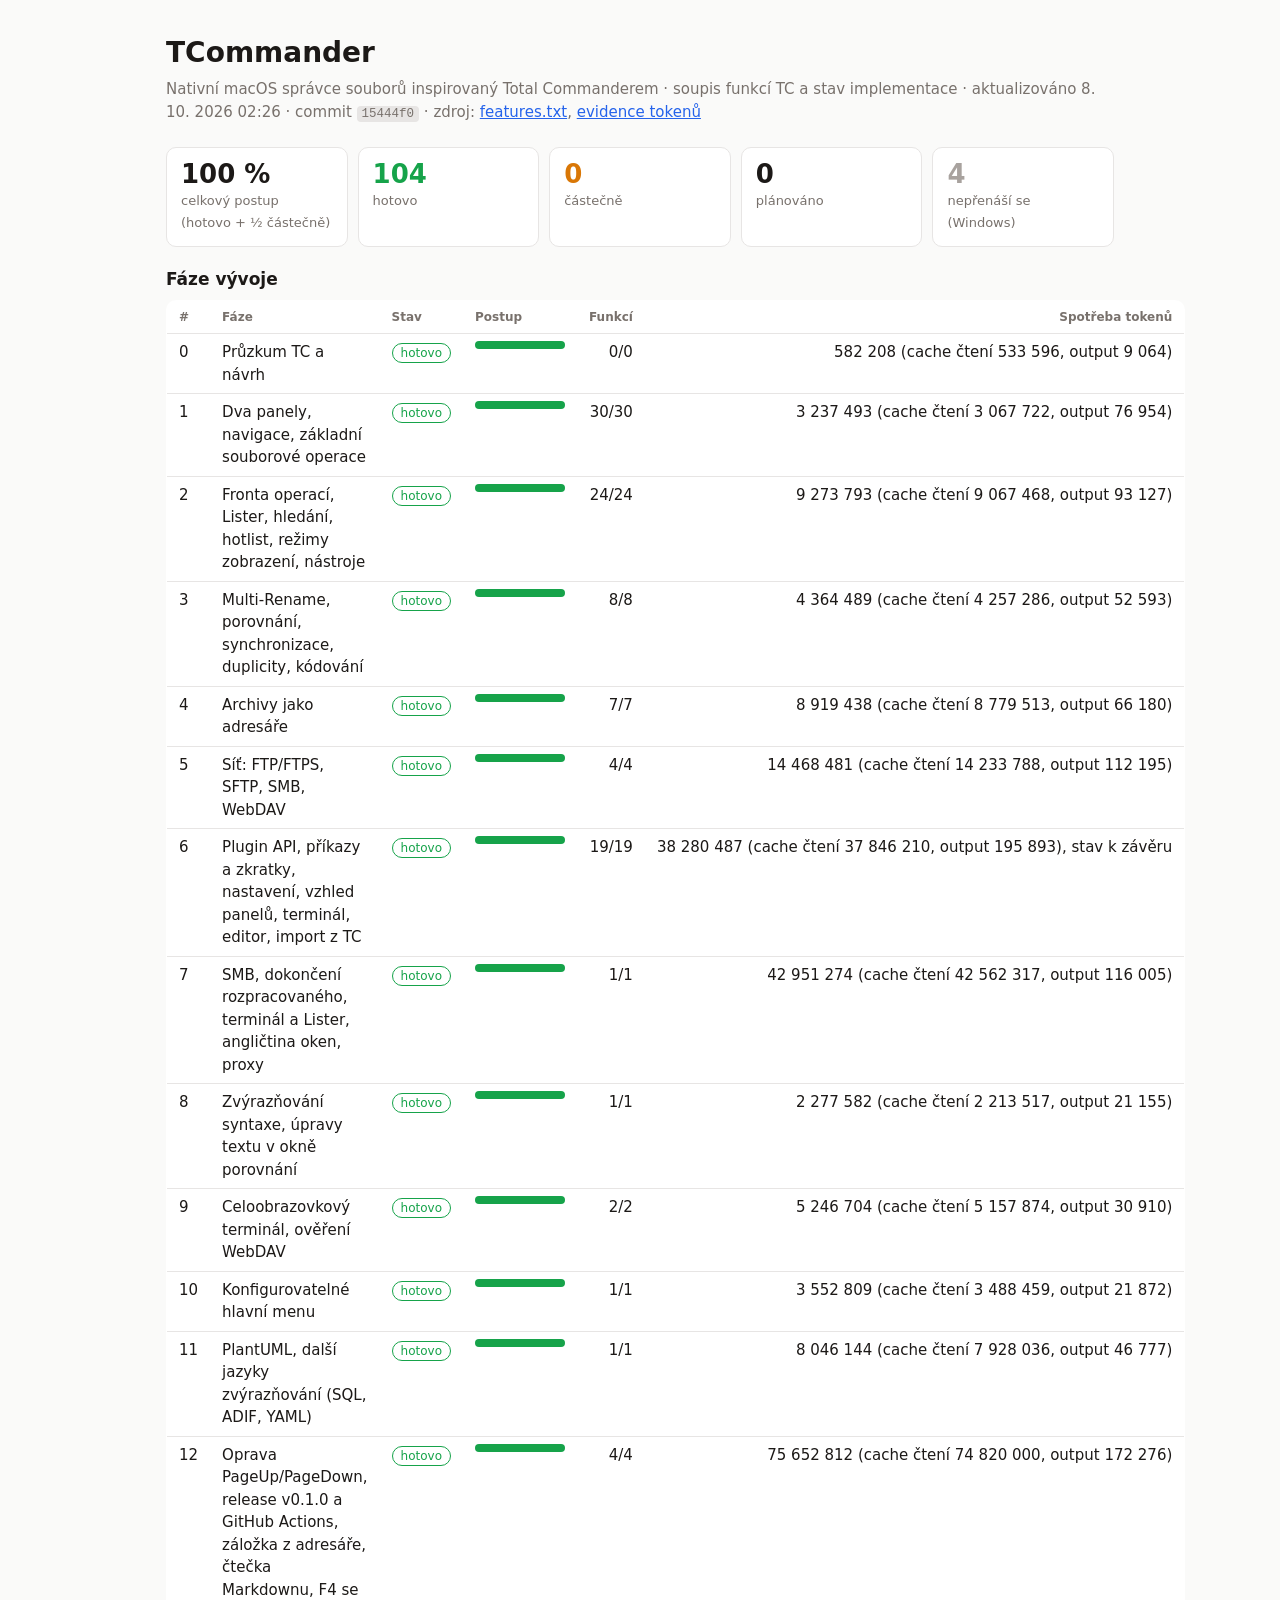
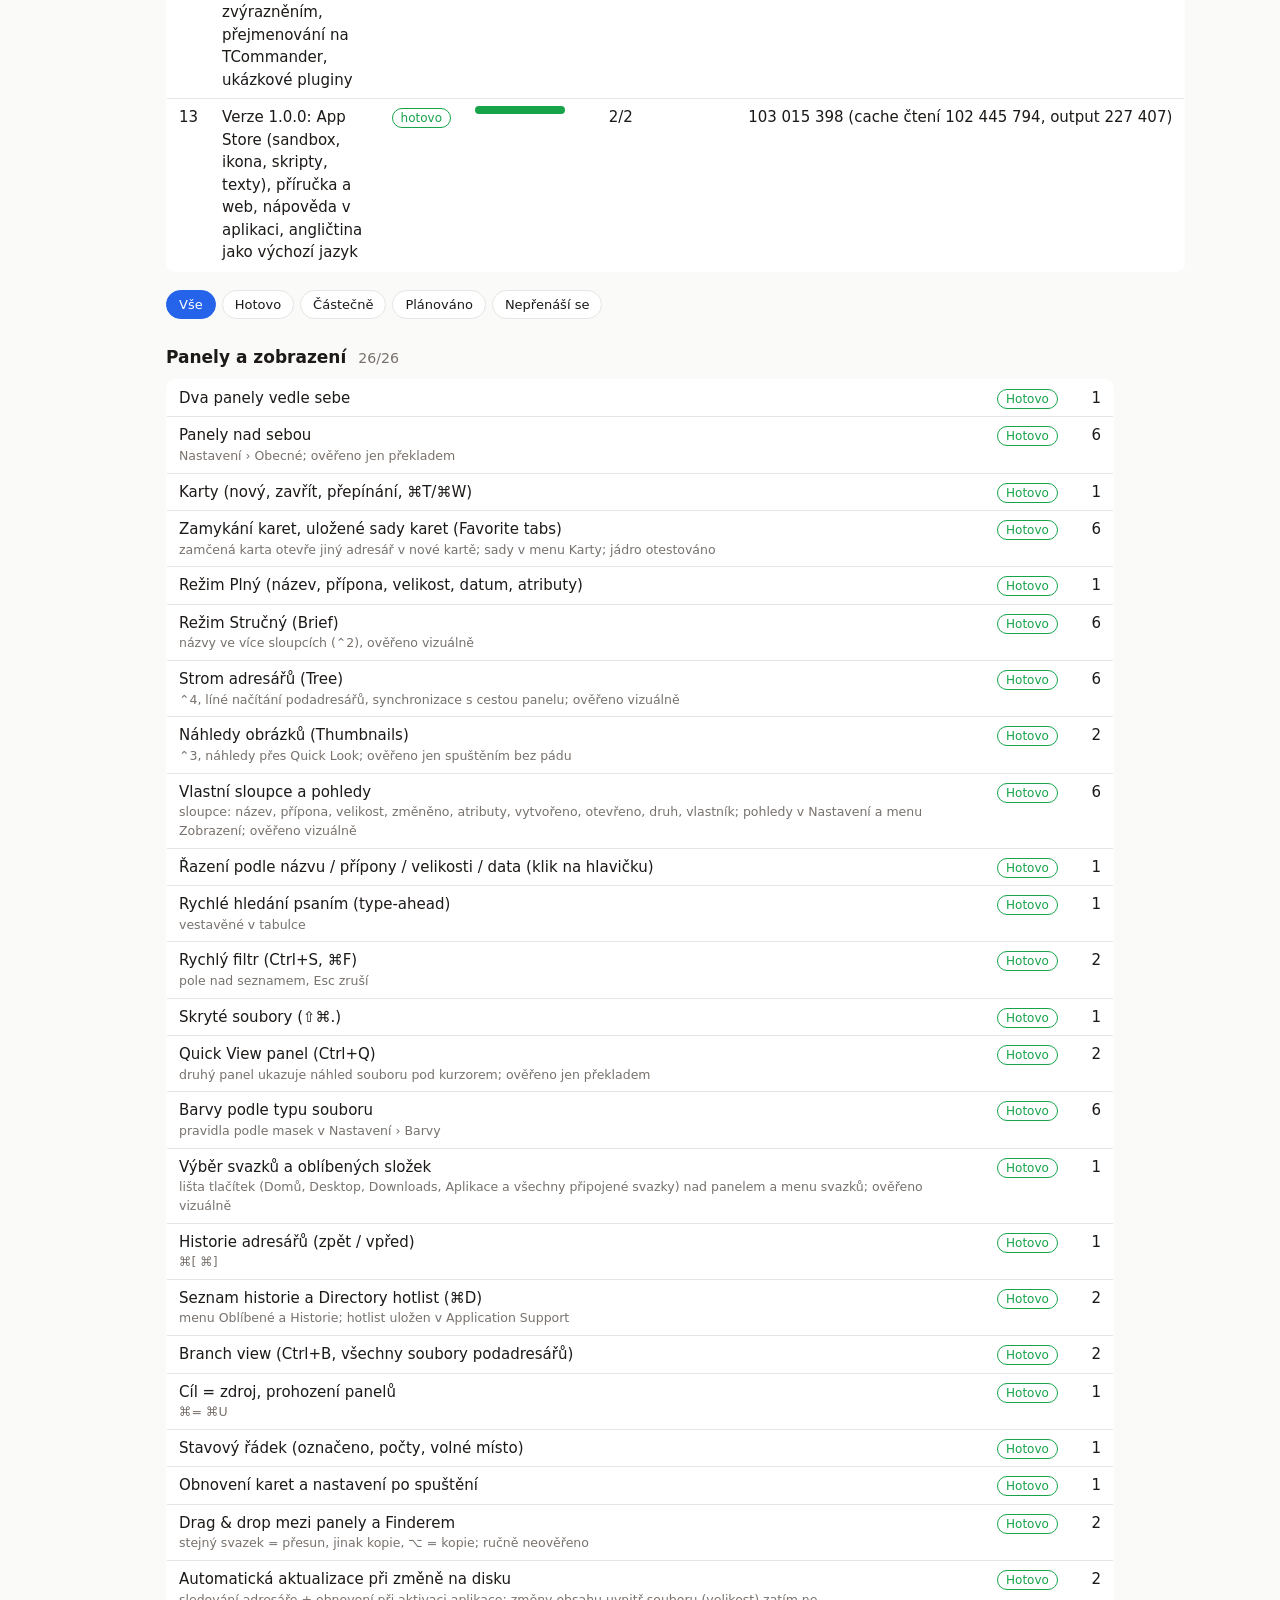
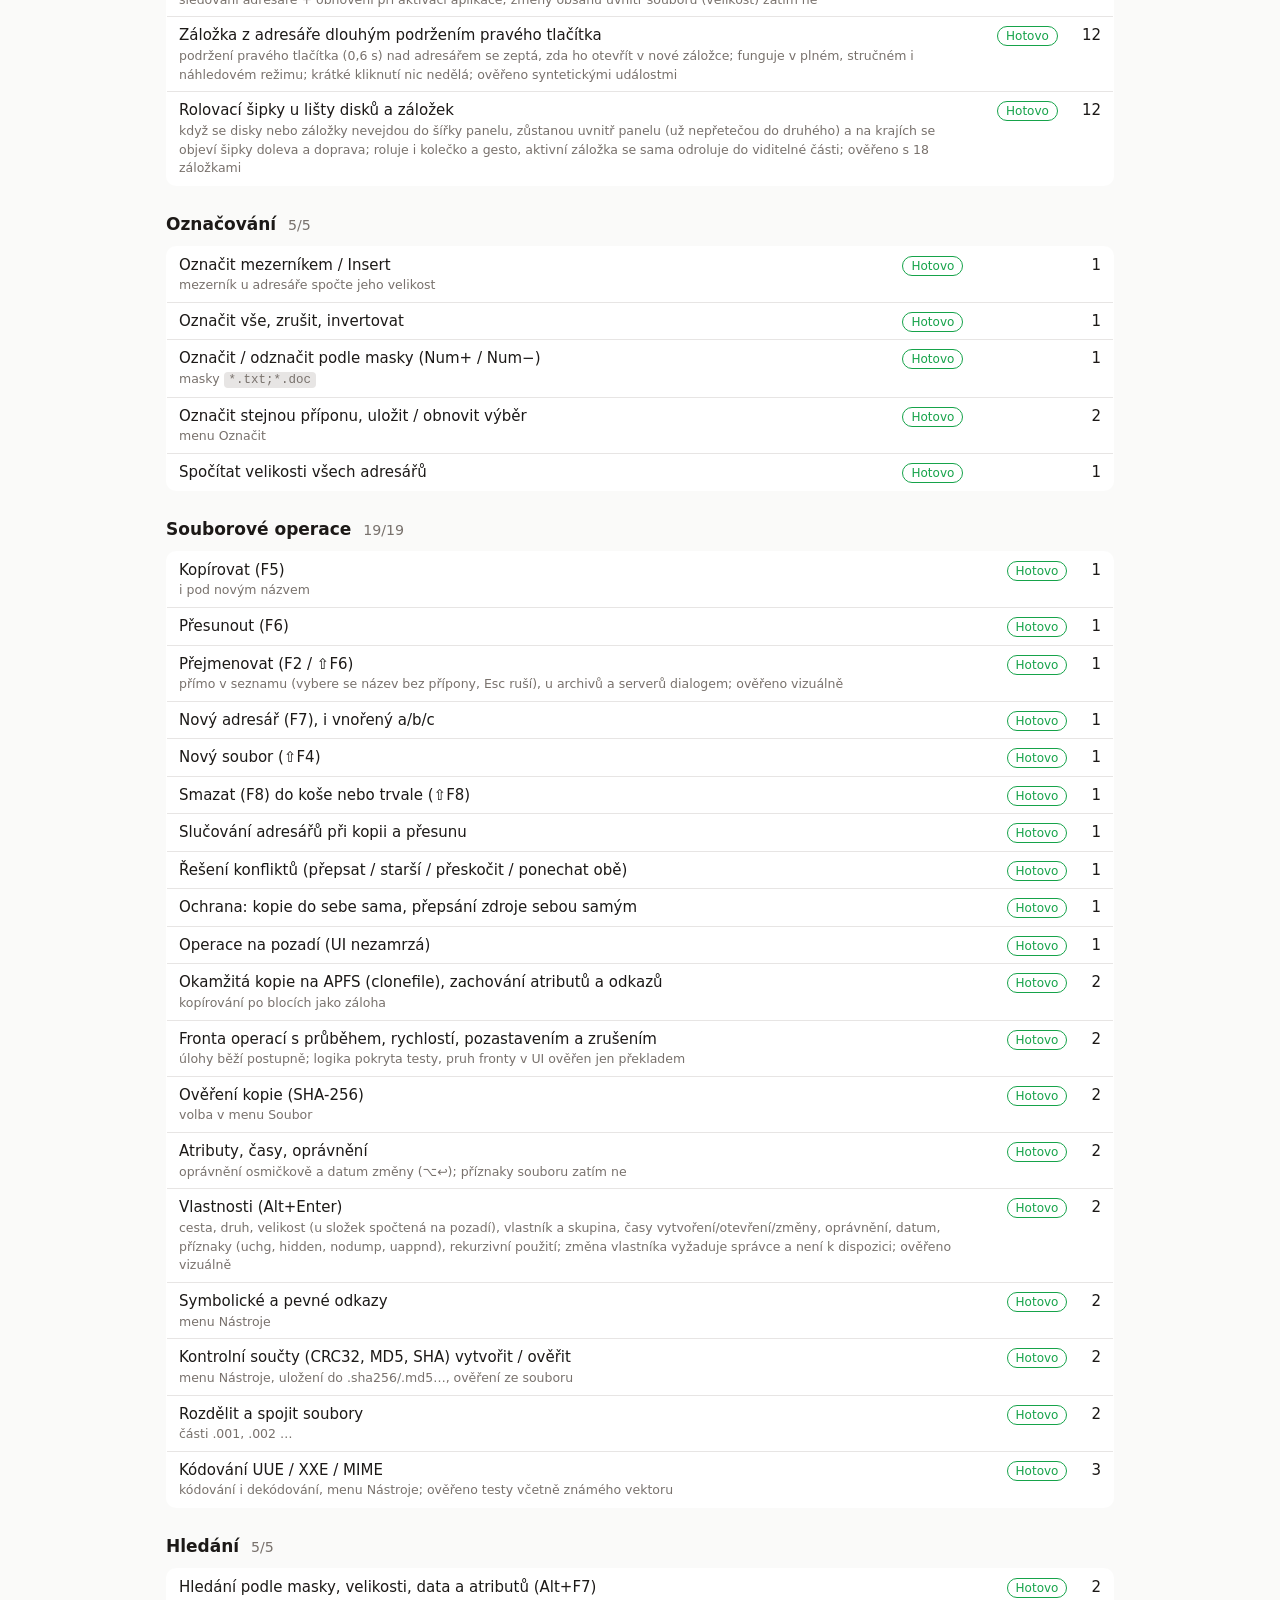
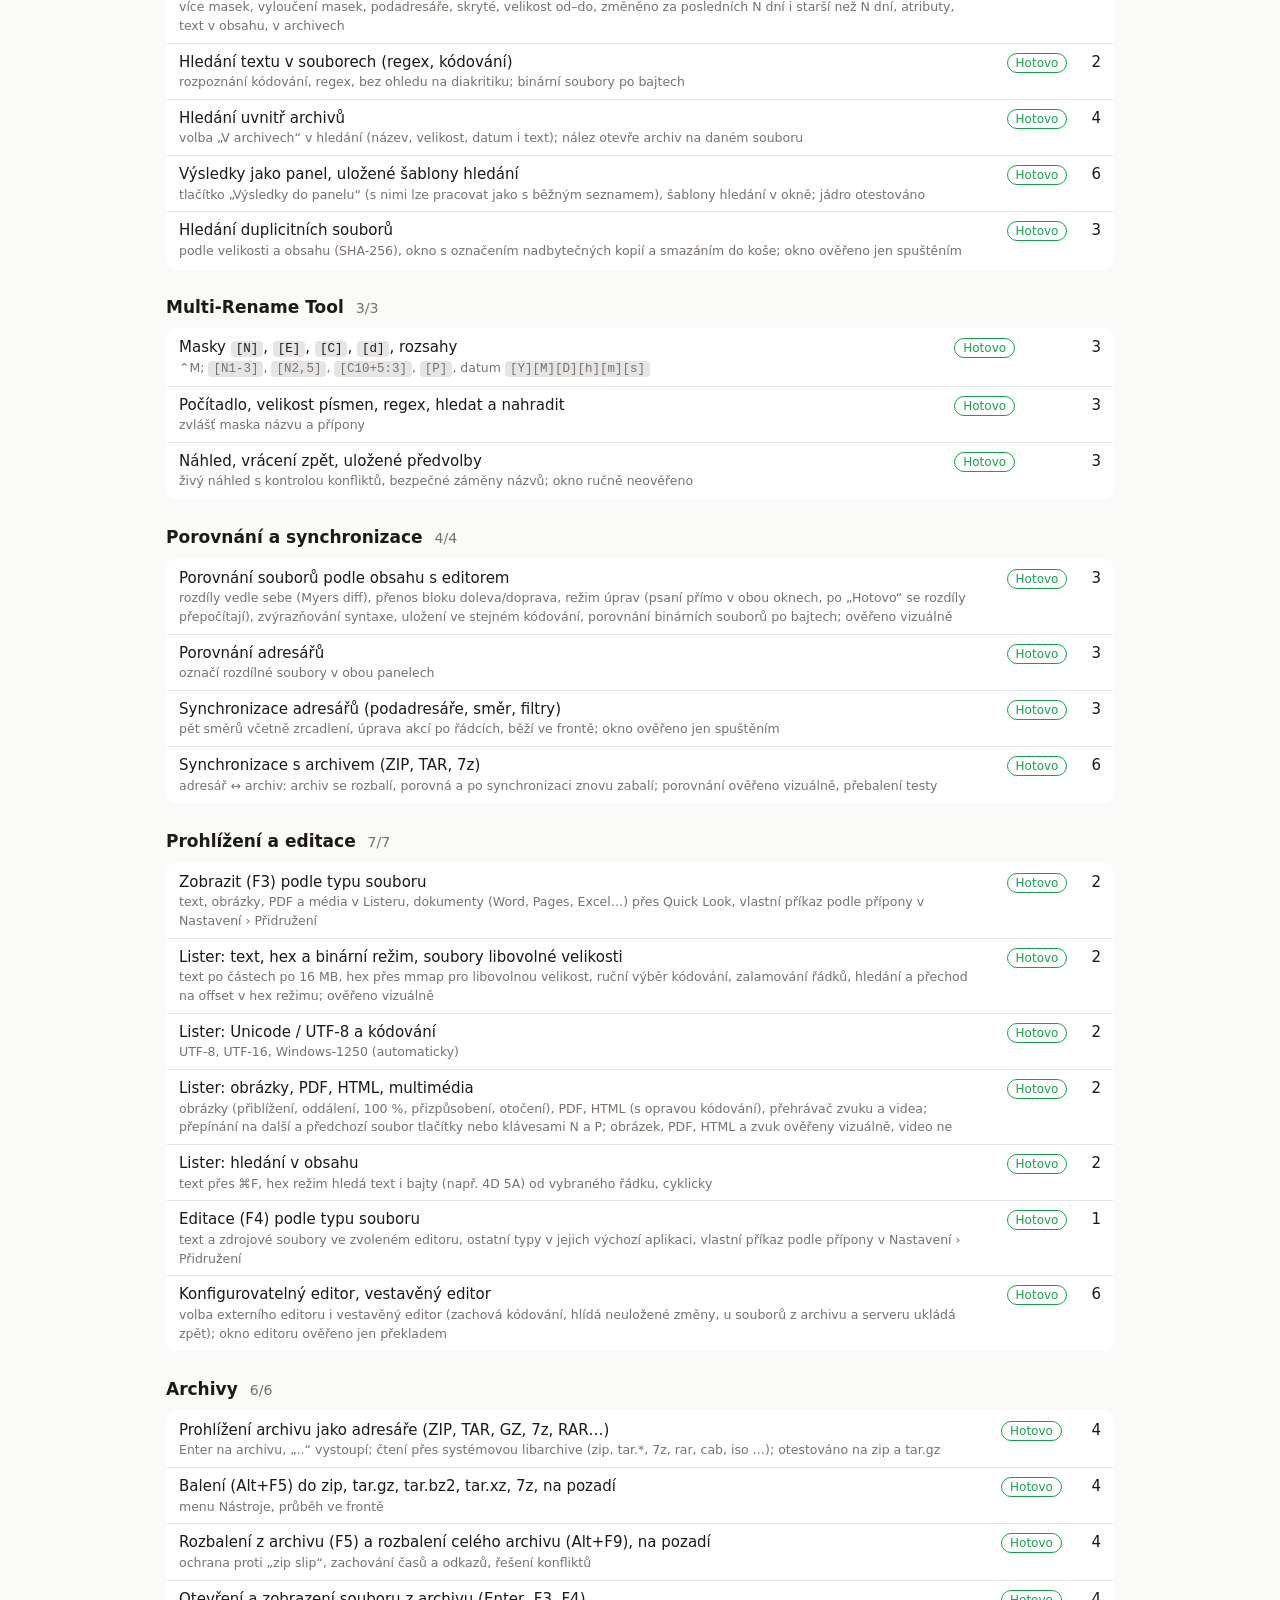
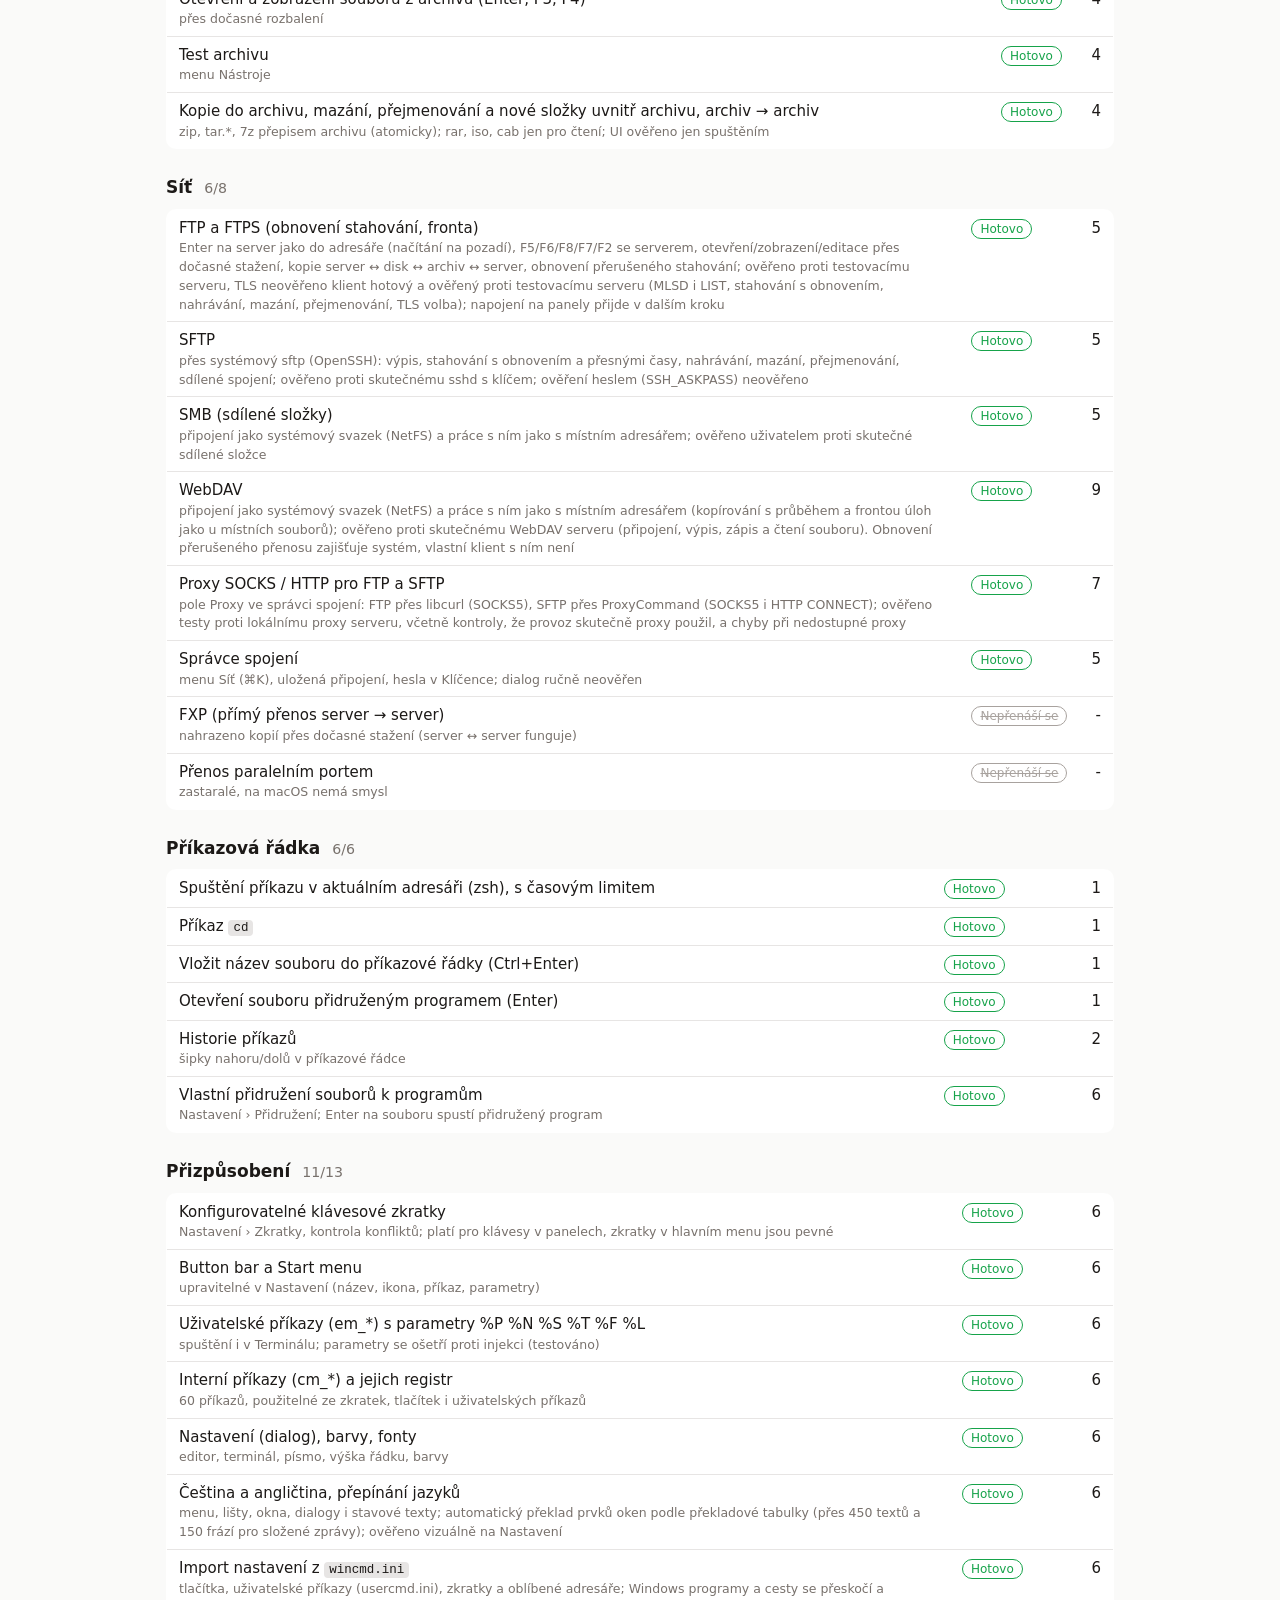
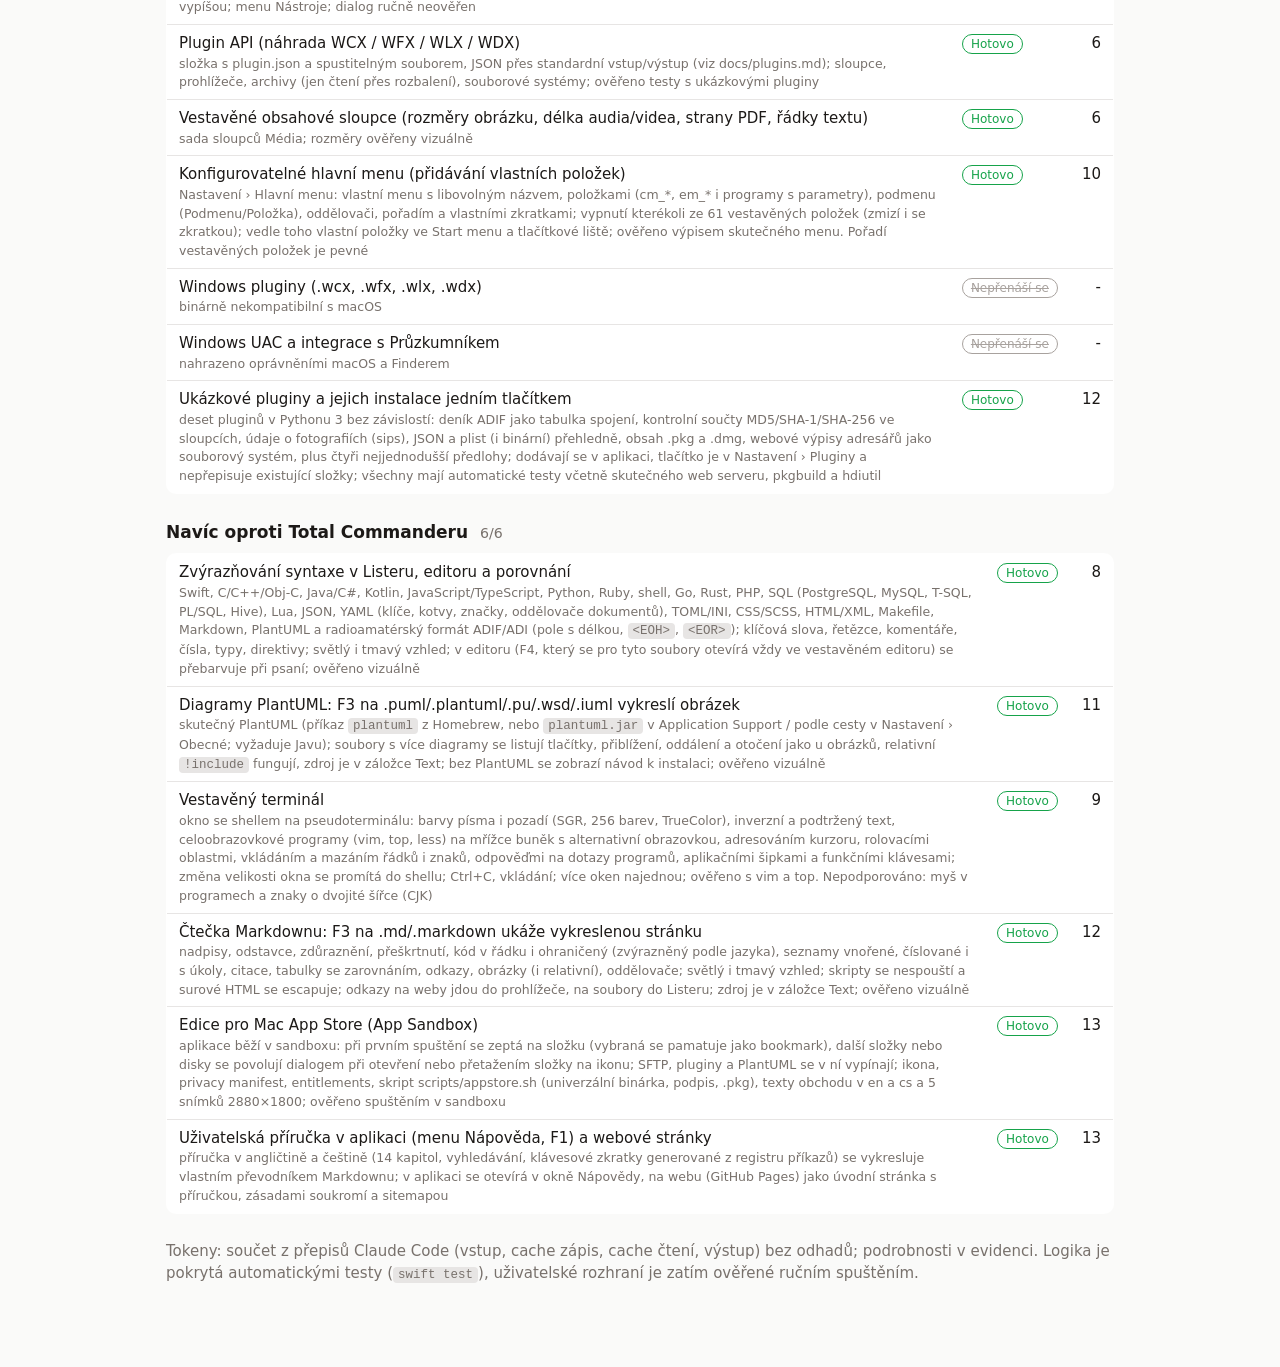
==== commit a2a6b5c3: "Release 1.0.0: token ledger for phase 13, English release notes with the user guide link Co-Authored" ====
--- a/docs/index.html
+++ b/docs/index.html
@@ -25,7 +25,7 @@
 </style></head><body><main>
 <h1>TCommander</h1>
 <p class="sub">Nativní macOS správce souborů inspirovaný Total Commanderem · soupis funkcí TC a stav implementace ·
-aktualizováno 8. 10. 2026 02:10 · commit <code>51db6d7</code> · zdroj: <a href="features.txt">features.txt</a>, <a href="token-ledger.md">evidence tokenů</a></p>
+aktualizováno 8. 10. 2026 02:26 · commit <code>15444f0</code> · zdroj: <a href="features.txt">features.txt</a>, <a href="token-ledger.md">evidence tokenů</a></p>
 <div class="cards">
 <div class="card"><b>100 %</b><span>celkový postup (hotovo + ½ částečně)</span></div>
 <div class="card"><b style="color:var(--d)">104</b><span>hotovo</span></div>
@@ -34,7 +34,7 @@
 <div class="card"><b style="color:var(--x)">4</b><span>nepřenáší se (Windows)</span></div>
 </div>
 <h2>Fáze vývoje</h2>
-<table><tr><th>#</th><th>Fáze</th><th>Stav</th><th>Postup</th><th class="num">Funkcí</th><th class="num">Spotřeba tokenů</th></tr><tr><td>0</td><td>Průzkum TC a návrh</td><td><span class="pill hotovo">hotovo</span></td><td><div class="bar"><i style="width:100%"></i></div></td><td class="num">0/0</td><td class="num">582 208 (cache čtení 533 596, output 9 064)</td></tr><tr><td>1</td><td>Dva panely, navigace, základní souborové operace</td><td><span class="pill hotovo">hotovo</span></td><td><div class="bar"><i style="width:100%"></i></div></td><td class="num">30/30</td><td class="num">3 237 493 (cache čtení 3 067 722, output 76 954)</td></tr><tr><td>2</td><td>Fronta operací, Lister, hledání, hotlist, režimy zobrazení, nástroje</td><td><span class="pill hotovo">hotovo</span></td><td><div class="bar"><i style="width:100%"></i></div></td><td class="num">24/24</td><td class="num">9 273 793 (cache čtení 9 067 468, output 93 127)</td></tr><tr><td>3</td><td>Multi-Rename, porovnání, synchronizace, duplicity, kódování</td><td><span class="pill hotovo">hotovo</span></td><td><div class="bar"><i style="width:100%"></i></div></td><td class="num">8/8</td><td class="num">4 364 489 (cache čtení 4 257 286, output 52 593)</td></tr><tr><td>4</td><td>Archivy jako adresáře</td><td><span class="pill hotovo">hotovo</span></td><td><div class="bar"><i style="width:100%"></i></div></td><td class="num">7/7</td><td class="num">8 919 438 (cache čtení 8 779 513, output 66 180)</td></tr><tr><td>5</td><td>Síť: FTP/FTPS, SFTP, SMB, WebDAV</td><td><span class="pill hotovo">hotovo</span></td><td><div class="bar"><i style="width:100%"></i></div></td><td class="num">4/4</td><td class="num">14 468 481 (cache čtení 14 233 788, output 112 195)</td></tr><tr><td>6</td><td>Plugin API, příkazy a zkratky, nastavení, vzhled panelů, terminál, editor, import z TC</td><td><span class="pill hotovo">hotovo</span></td><td><div class="bar"><i style="width:100%"></i></div></td><td class="num">19/19</td><td class="num">38 280 487 (cache čtení 37 846 210, output 195 893), stav k závěru</td></tr><tr><td>7</td><td>SMB, dokončení rozpracovaného, terminál a Lister, angličtina oken, proxy</td><td><span class="pill hotovo">hotovo</span></td><td><div class="bar"><i style="width:100%"></i></div></td><td class="num">1/1</td><td class="num">42 951 274 (cache čtení 42 562 317, output 116 005)</td></tr><tr><td>8</td><td>Zvýrazňování syntaxe, úpravy textu v okně porovnání</td><td><span class="pill hotovo">hotovo</span></td><td><div class="bar"><i style="width:100%"></i></div></td><td class="num">1/1</td><td class="num">2 277 582 (cache čtení 2 213 517, output 21 155)</td></tr><tr><td>9</td><td>Celoobrazovkový terminál, ověření WebDAV</td><td><span class="pill hotovo">hotovo</span></td><td><div class="bar"><i style="width:100%"></i></div></td><td class="num">2/2</td><td class="num">5 246 704 (cache čtení 5 157 874, output 30 910)</td></tr><tr><td>10</td><td>Konfigurovatelné hlavní menu</td><td><span class="pill hotovo">hotovo</span></td><td><div class="bar"><i style="width:100%"></i></div></td><td class="num">1/1</td><td class="num">3 552 809 (cache čtení 3 488 459, output 21 872)</td></tr><tr><td>11</td><td>PlantUML, další jazyky zvýrazňování (SQL, ADIF, YAML)</td><td><span class="pill hotovo">hotovo</span></td><td><div class="bar"><i style="width:100%"></i></div></td><td class="num">1/1</td><td class="num">8 046 144 (cache čtení 7 928 036, output 46 777)</td></tr><tr><td>12</td><td>Oprava PageUp/PageDown, release v0.1.0 a GitHub Actions, záložka z adresáře, čtečka Markdownu, F4 se zvýrazněním, přejmenování na TCommander, ukázkové pluginy</td><td><span class="pill hotovo">hotovo</span></td><td><div class="bar"><i style="width:100%"></i></div></td><td class="num">4/4</td><td class="num">75 652 812 (cache čtení 74 820 000, output 172 276)</td></tr></table>
+<table><tr><th>#</th><th>Fáze</th><th>Stav</th><th>Postup</th><th class="num">Funkcí</th><th class="num">Spotřeba tokenů</th></tr><tr><td>0</td><td>Průzkum TC a návrh</td><td><span class="pill hotovo">hotovo</span></td><td><div class="bar"><i style="width:100%"></i></div></td><td class="num">0/0</td><td class="num">582 208 (cache čtení 533 596, output 9 064)</td></tr><tr><td>1</td><td>Dva panely, navigace, základní souborové operace</td><td><span class="pill hotovo">hotovo</span></td><td><div class="bar"><i style="width:100%"></i></div></td><td class="num">30/30</td><td class="num">3 237 493 (cache čtení 3 067 722, output 76 954)</td></tr><tr><td>2</td><td>Fronta operací, Lister, hledání, hotlist, režimy zobrazení, nástroje</td><td><span class="pill hotovo">hotovo</span></td><td><div class="bar"><i style="width:100%"></i></div></td><td class="num">24/24</td><td class="num">9 273 793 (cache čtení 9 067 468, output 93 127)</td></tr><tr><td>3</td><td>Multi-Rename, porovnání, synchronizace, duplicity, kódování</td><td><span class="pill hotovo">hotovo</span></td><td><div class="bar"><i style="width:100%"></i></div></td><td class="num">8/8</td><td class="num">4 364 489 (cache čtení 4 257 286, output 52 593)</td></tr><tr><td>4</td><td>Archivy jako adresáře</td><td><span class="pill hotovo">hotovo</span></td><td><div class="bar"><i style="width:100%"></i></div></td><td class="num">7/7</td><td class="num">8 919 438 (cache čtení 8 779 513, output 66 180)</td></tr><tr><td>5</td><td>Síť: FTP/FTPS, SFTP, SMB, WebDAV</td><td><span class="pill hotovo">hotovo</span></td><td><div class="bar"><i style="width:100%"></i></div></td><td class="num">4/4</td><td class="num">14 468 481 (cache čtení 14 233 788, output 112 195)</td></tr><tr><td>6</td><td>Plugin API, příkazy a zkratky, nastavení, vzhled panelů, terminál, editor, import z TC</td><td><span class="pill hotovo">hotovo</span></td><td><div class="bar"><i style="width:100%"></i></div></td><td class="num">19/19</td><td class="num">38 280 487 (cache čtení 37 846 210, output 195 893), stav k závěru</td></tr><tr><td>7</td><td>SMB, dokončení rozpracovaného, terminál a Lister, angličtina oken, proxy</td><td><span class="pill hotovo">hotovo</span></td><td><div class="bar"><i style="width:100%"></i></div></td><td class="num">1/1</td><td class="num">42 951 274 (cache čtení 42 562 317, output 116 005)</td></tr><tr><td>8</td><td>Zvýrazňování syntaxe, úpravy textu v okně porovnání</td><td><span class="pill hotovo">hotovo</span></td><td><div class="bar"><i style="width:100%"></i></div></td><td class="num">1/1</td><td class="num">2 277 582 (cache čtení 2 213 517, output 21 155)</td></tr><tr><td>9</td><td>Celoobrazovkový terminál, ověření WebDAV</td><td><span class="pill hotovo">hotovo</span></td><td><div class="bar"><i style="width:100%"></i></div></td><td class="num">2/2</td><td class="num">5 246 704 (cache čtení 5 157 874, output 30 910)</td></tr><tr><td>10</td><td>Konfigurovatelné hlavní menu</td><td><span class="pill hotovo">hotovo</span></td><td><div class="bar"><i style="width:100%"></i></div></td><td class="num">1/1</td><td class="num">3 552 809 (cache čtení 3 488 459, output 21 872)</td></tr><tr><td>11</td><td>PlantUML, další jazyky zvýrazňování (SQL, ADIF, YAML)</td><td><span class="pill hotovo">hotovo</span></td><td><div class="bar"><i style="width:100%"></i></div></td><td class="num">1/1</td><td class="num">8 046 144 (cache čtení 7 928 036, output 46 777)</td></tr><tr><td>12</td><td>Oprava PageUp/PageDown, release v0.1.0 a GitHub Actions, záložka z adresáře, čtečka Markdownu, F4 se zvýrazněním, přejmenování na TCommander, ukázkové pluginy</td><td><span class="pill hotovo">hotovo</span></td><td><div class="bar"><i style="width:100%"></i></div></td><td class="num">4/4</td><td class="num">75 652 812 (cache čtení 74 820 000, output 172 276)</td></tr><tr><td>13</td><td>Verze 1.0.0: App Store (sandbox, ikona, skripty, texty), příručka a web, nápověda v aplikaci, angličtina jako výchozí jazyk</td><td><span class="pill hotovo">hotovo</span></td><td><div class="bar"><i style="width:100%"></i></div></td><td class="num">2/2</td><td class="num">103 015 398 (cache čtení 102 445 794, output 227 407)</td></tr></table>
 <div class="filters" id="f"><button data-f="" aria-pressed="true">Vše</button>
 <button data-f="D" aria-pressed="false">Hotovo</button><button data-f="P" aria-pressed="false">Částečně</button>
 <button data-f="T" aria-pressed="false">Plánováno</button><button data-f="X" aria-pressed="false">Nepřenáší se</button></div>
